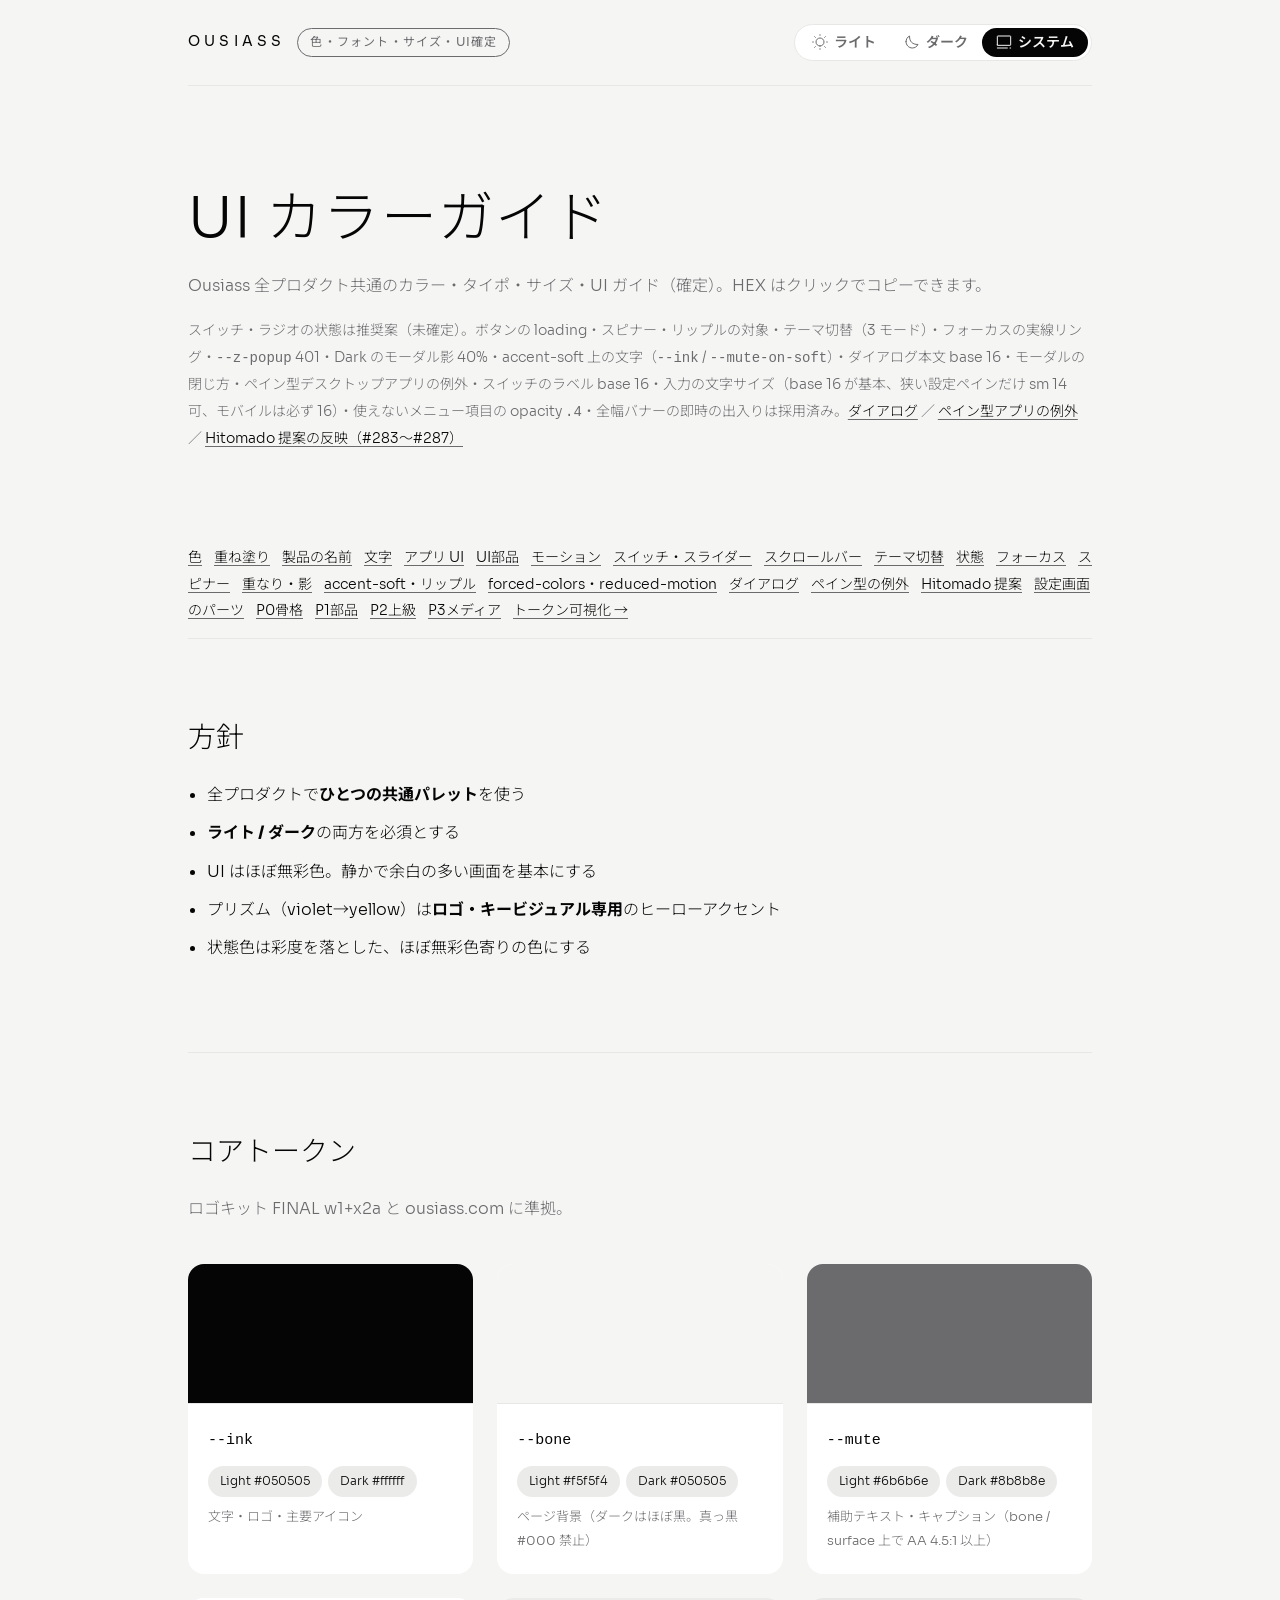
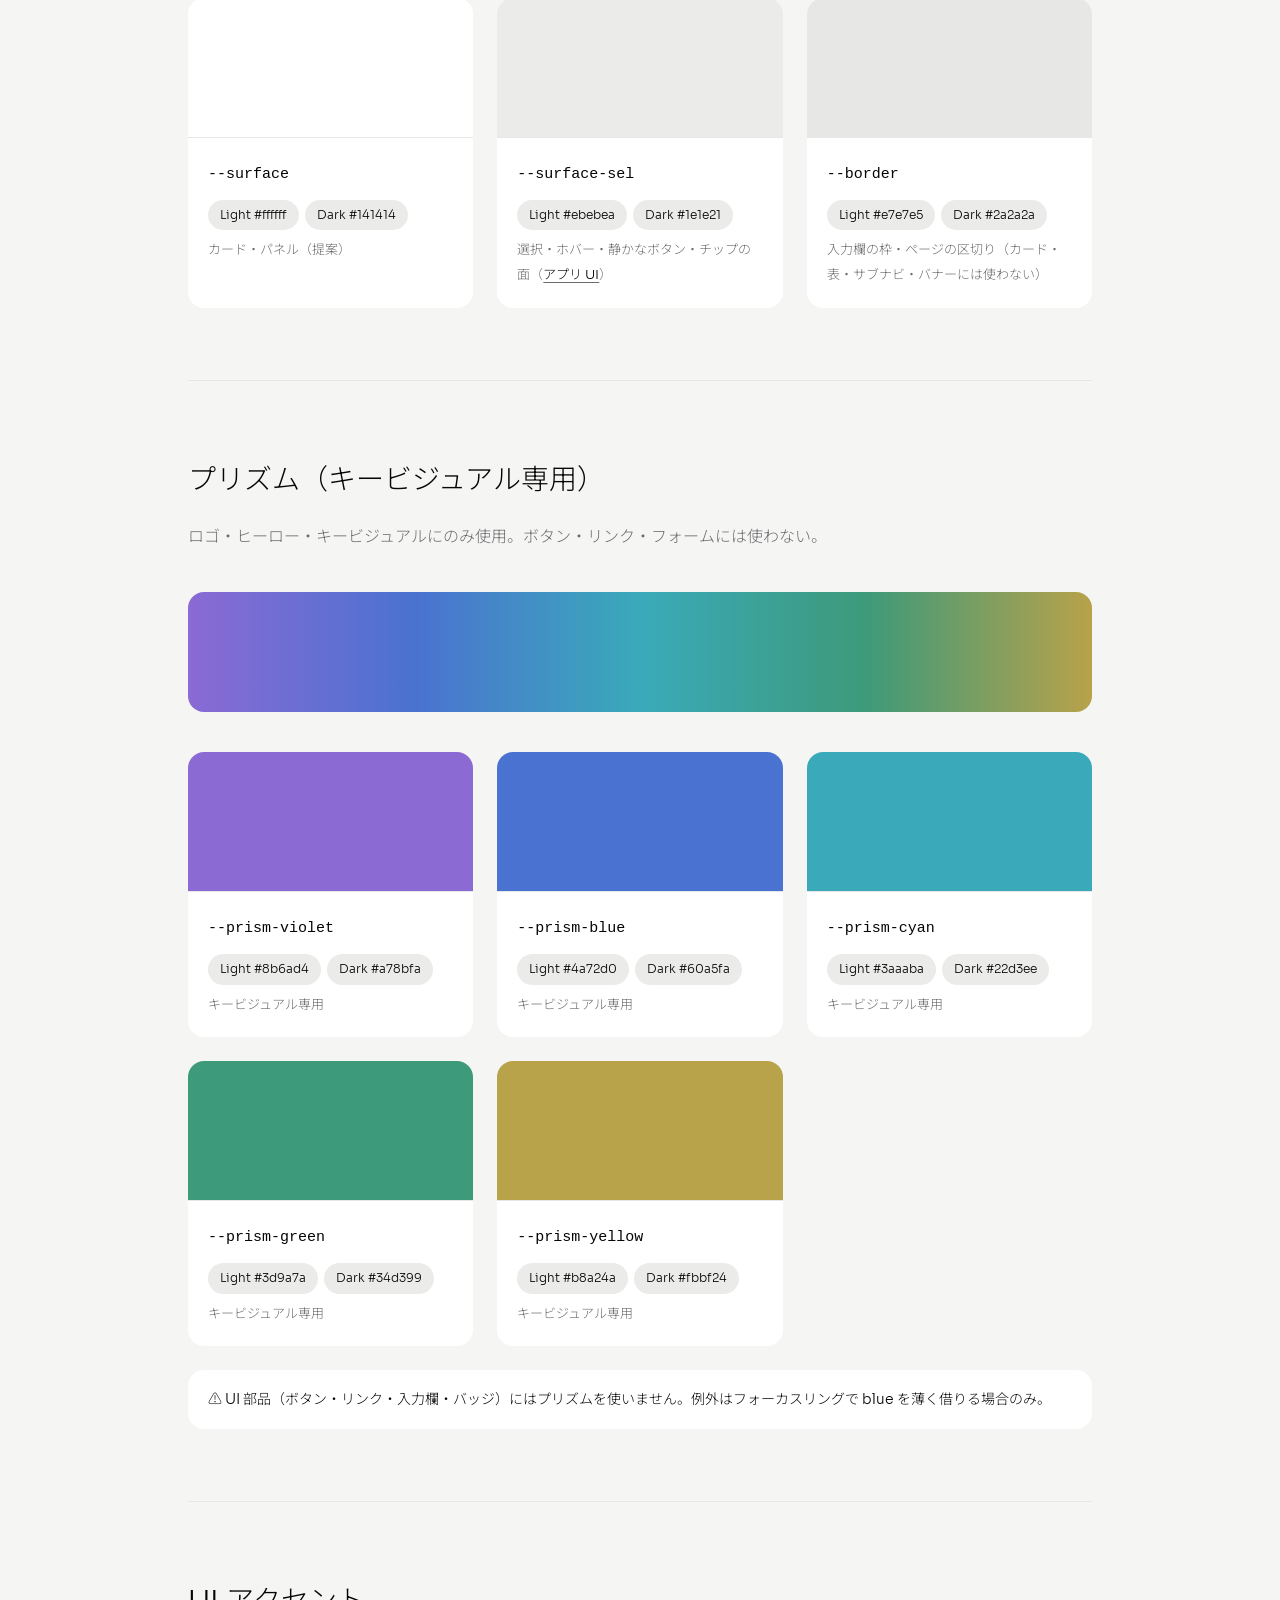
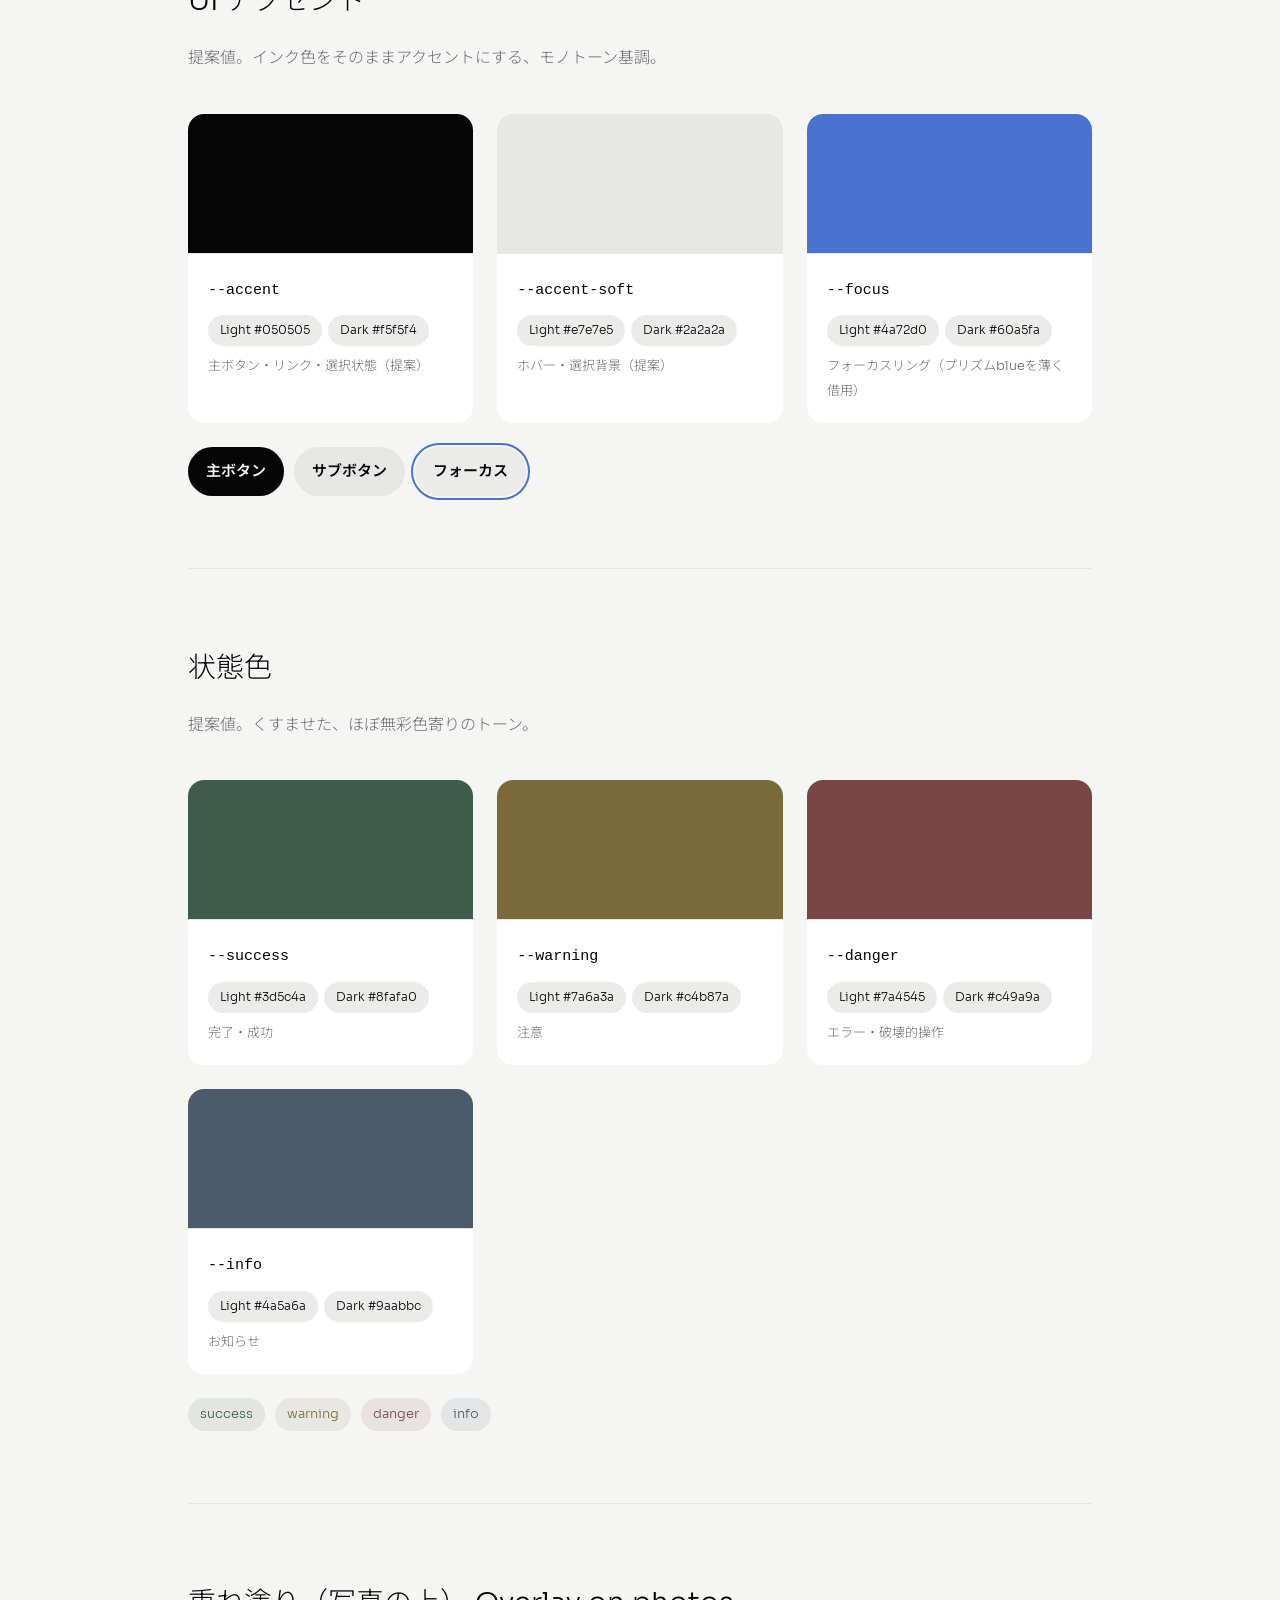
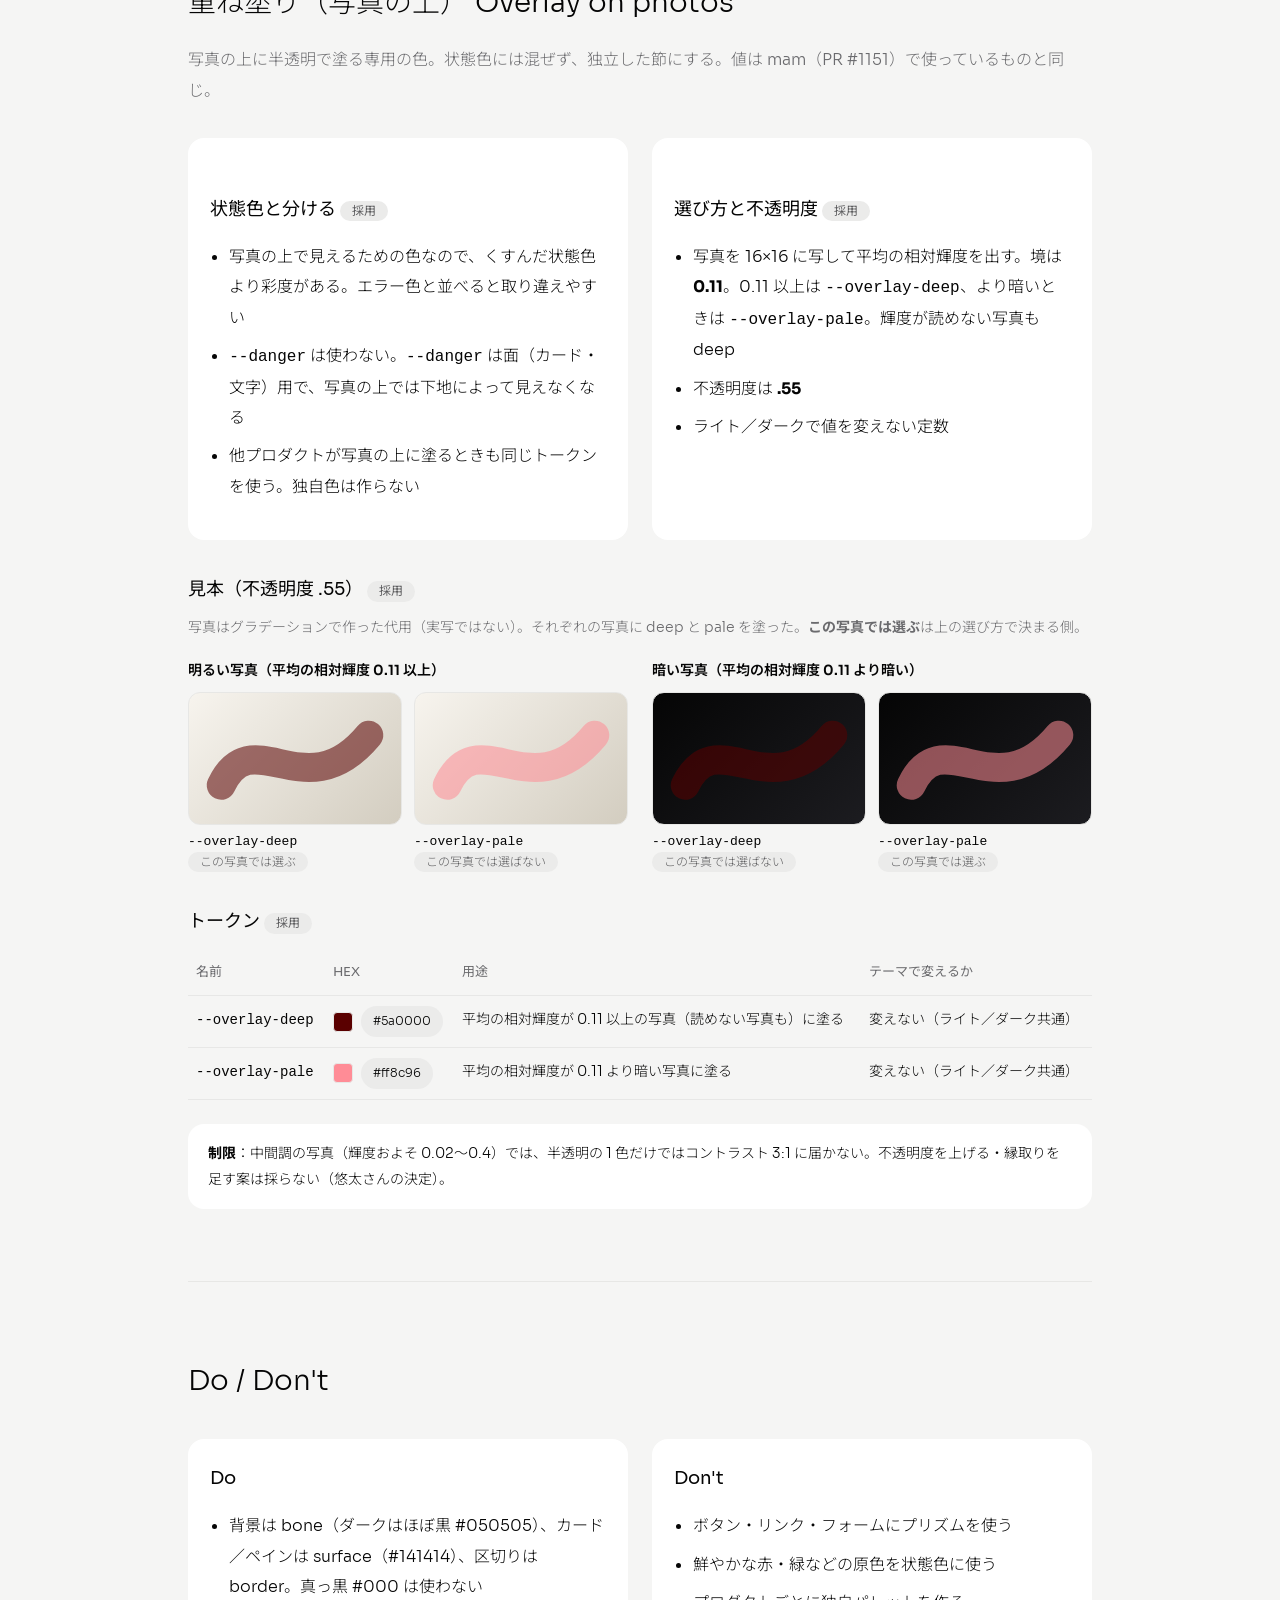
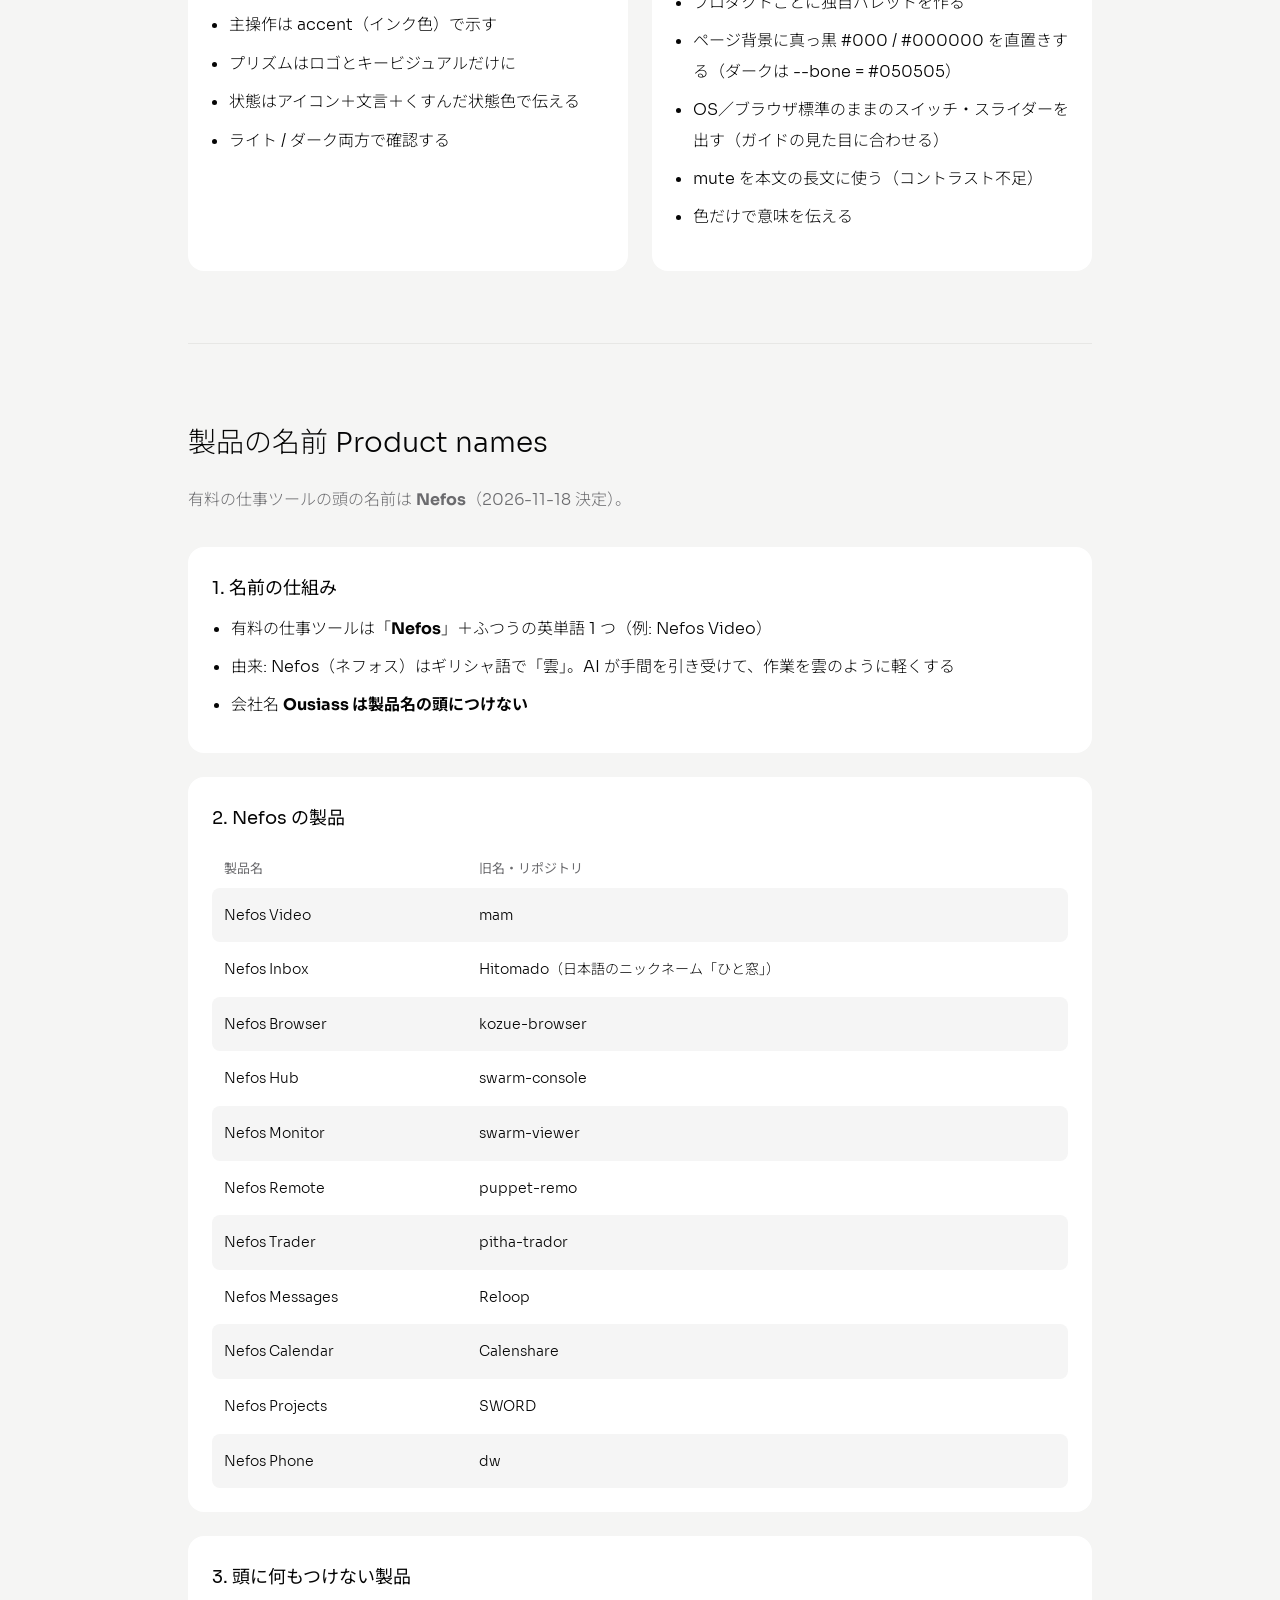
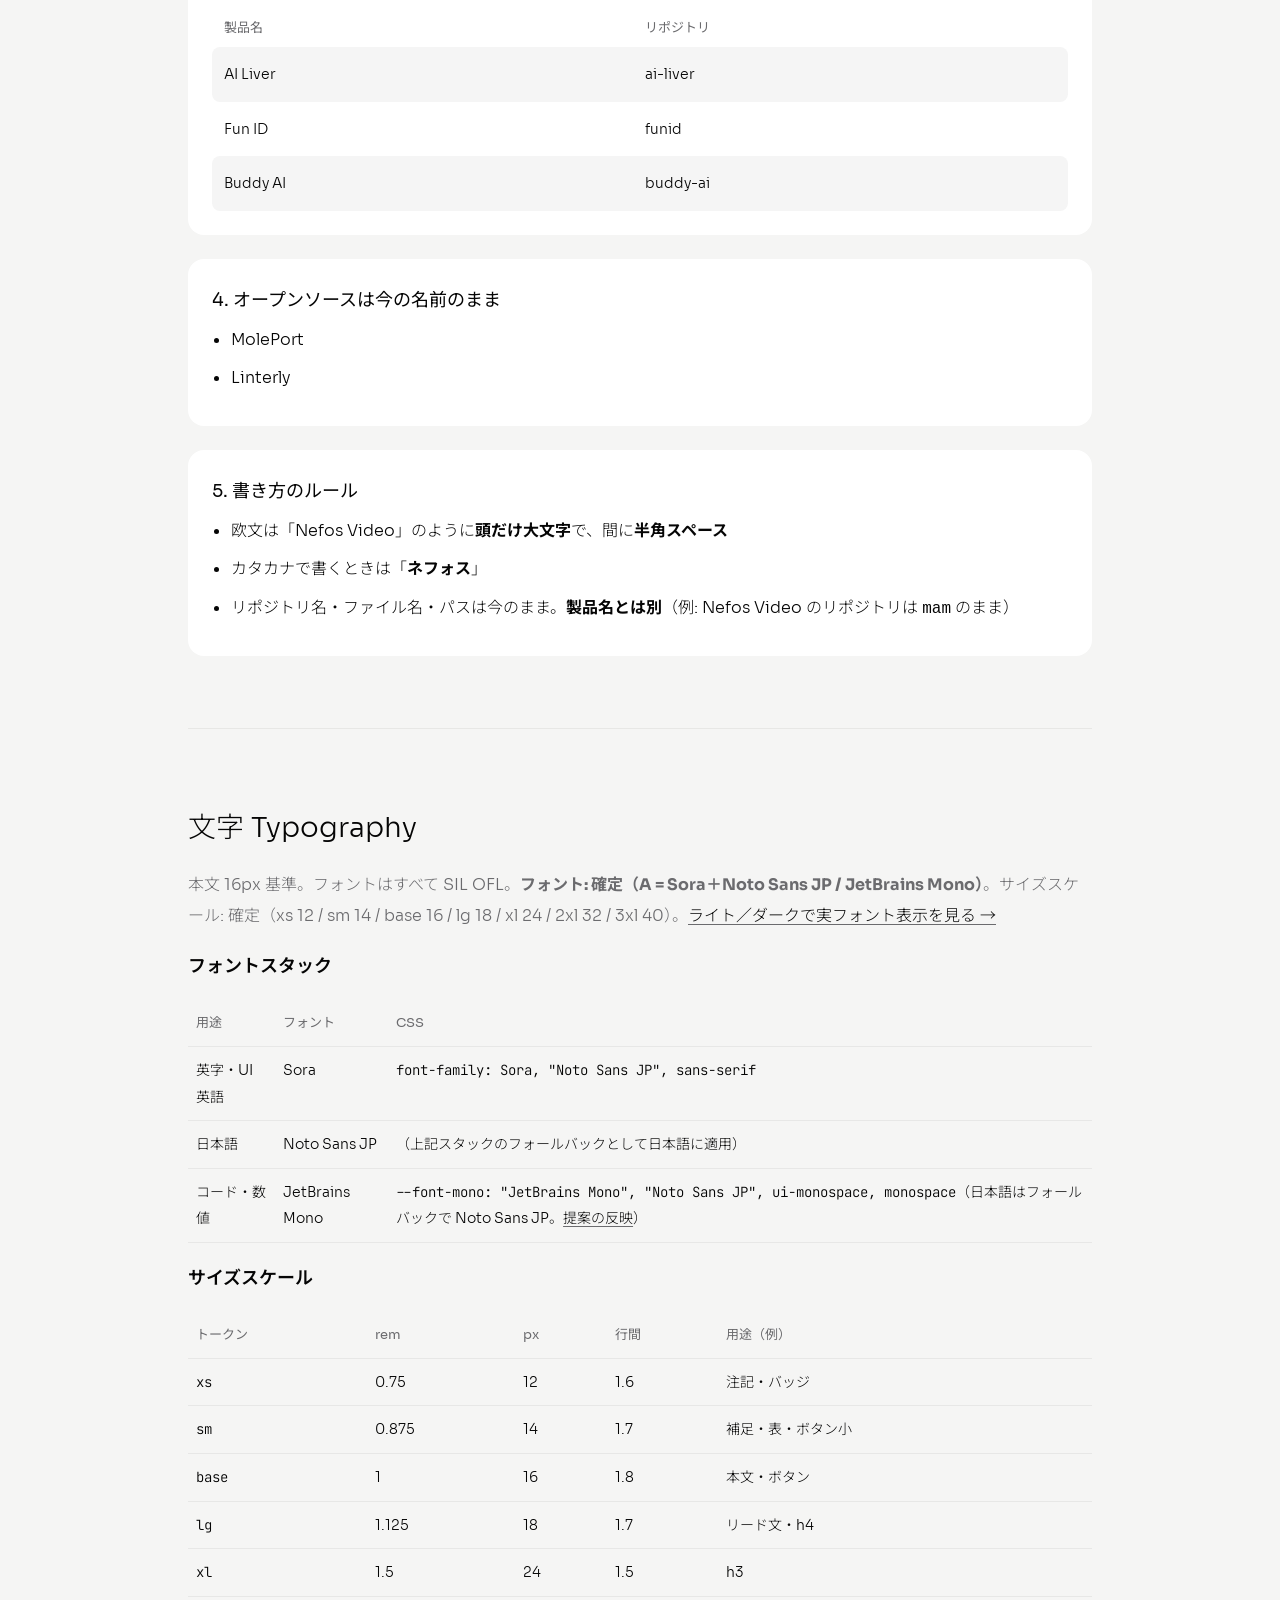
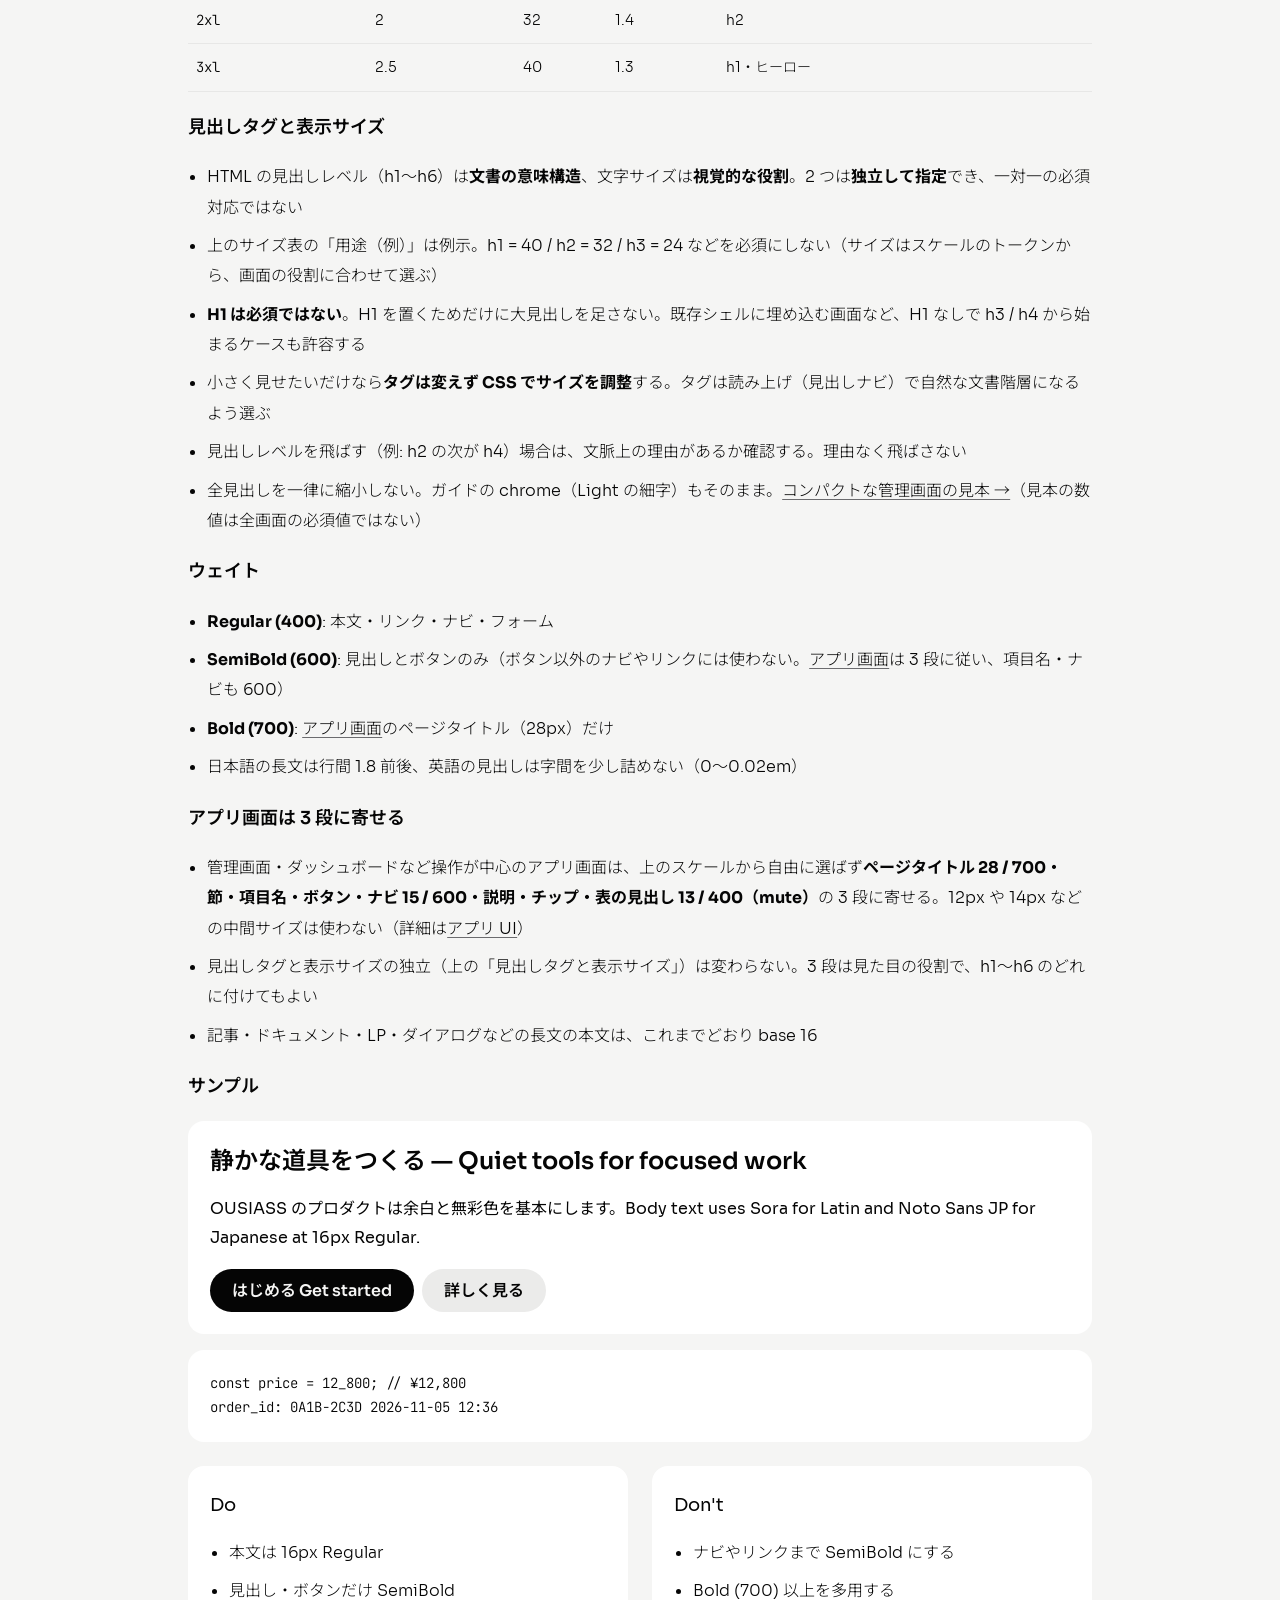
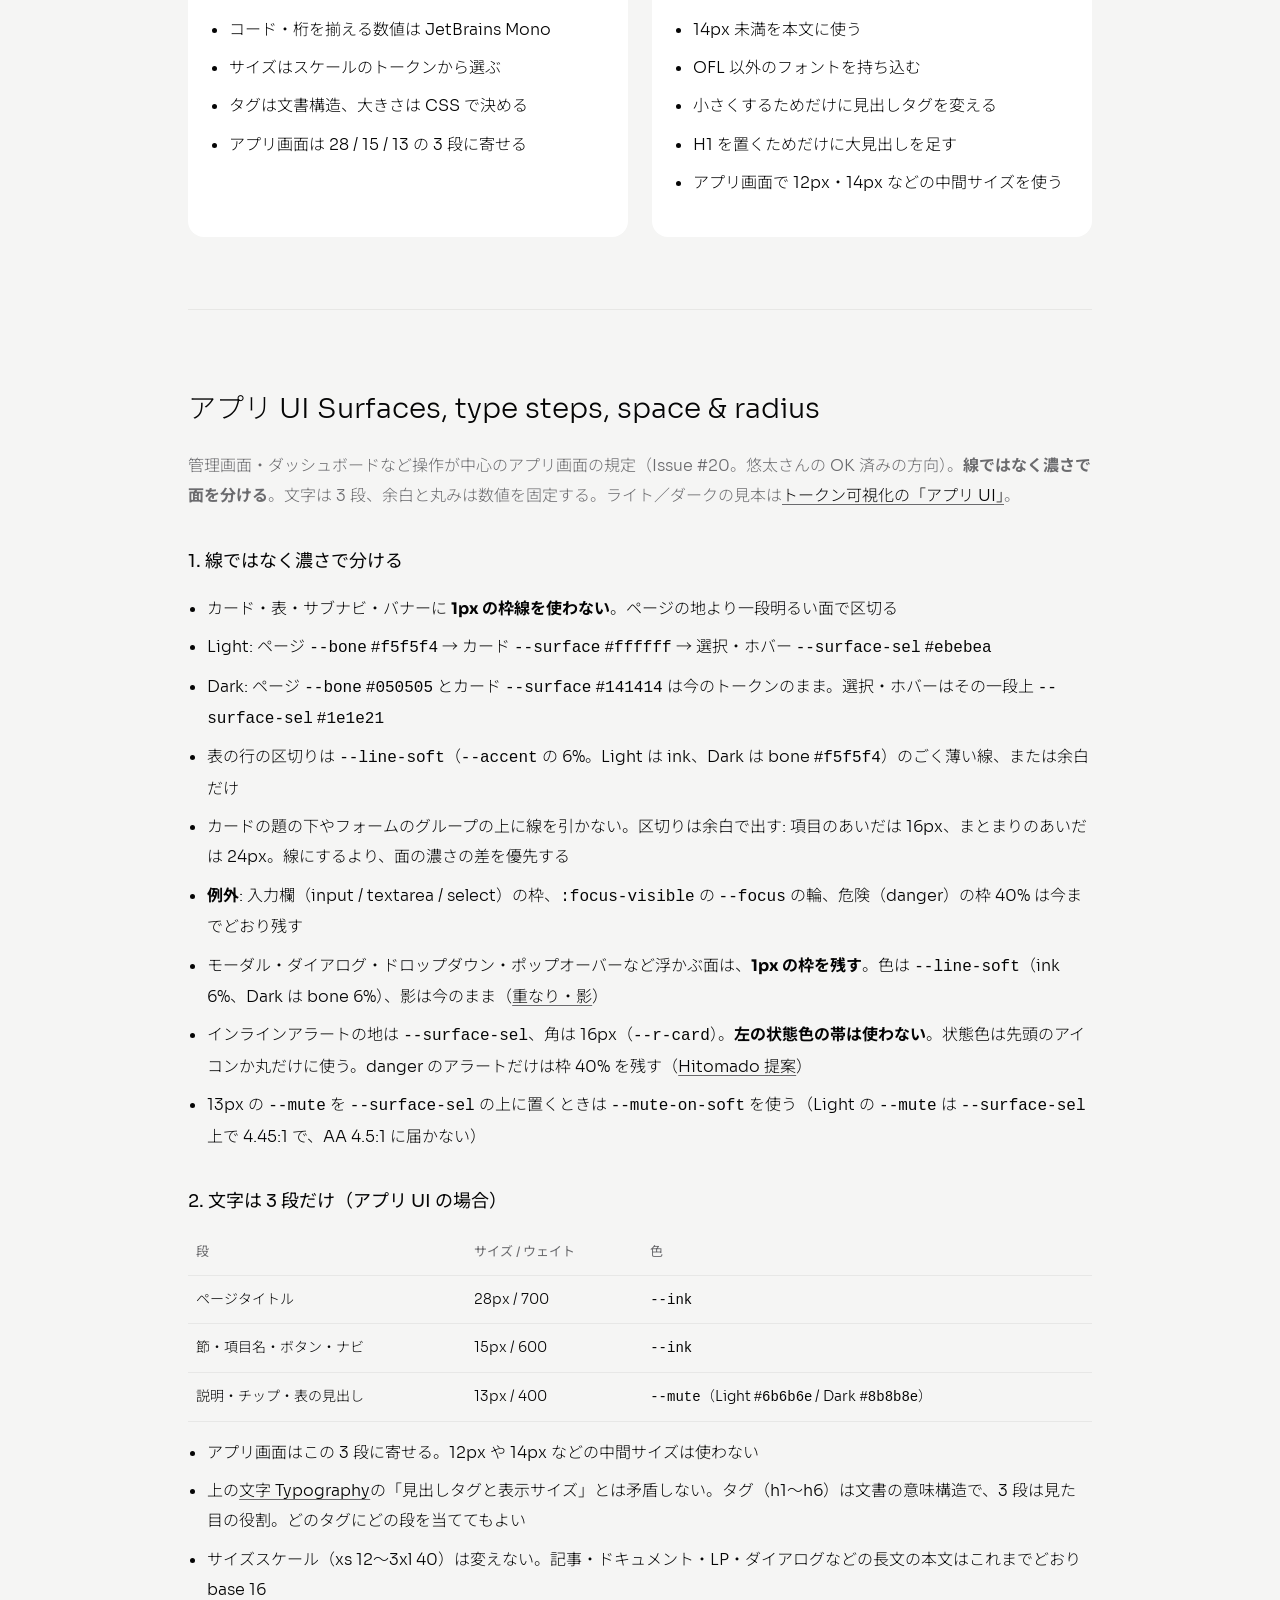
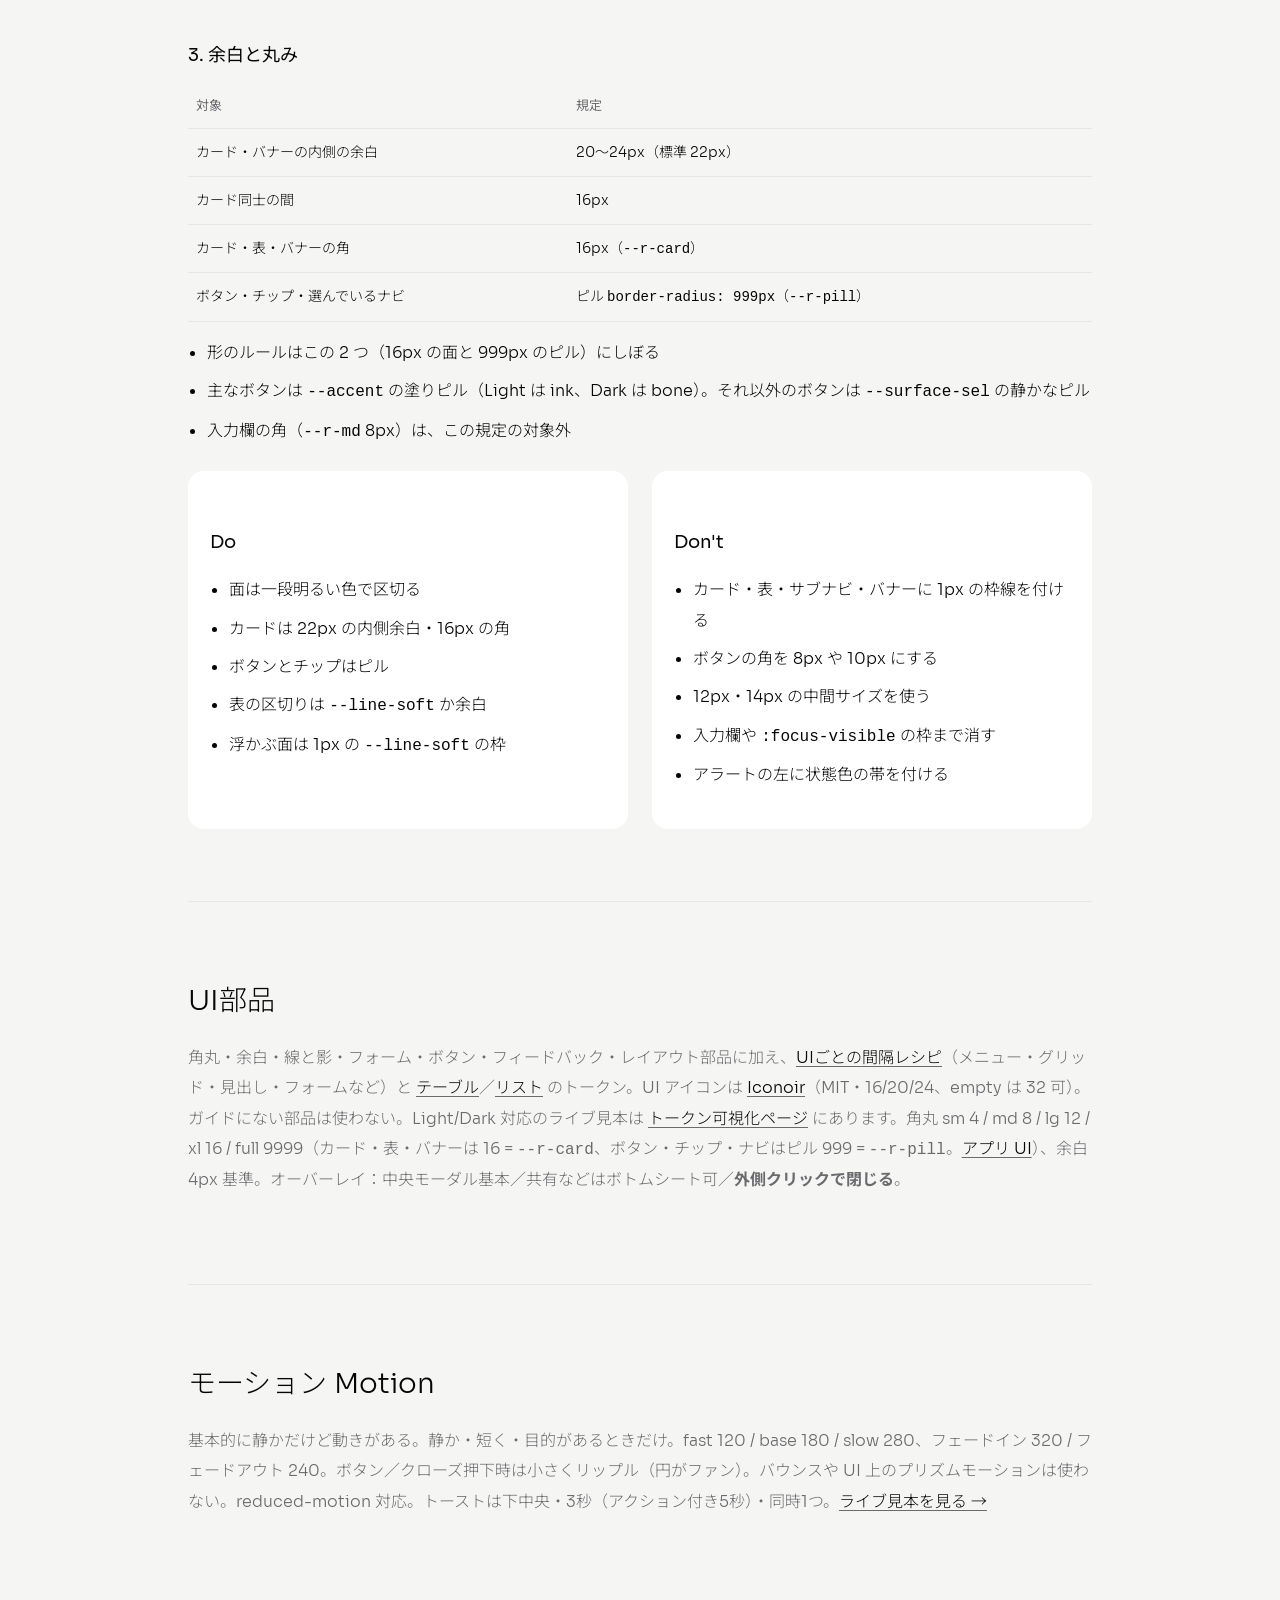
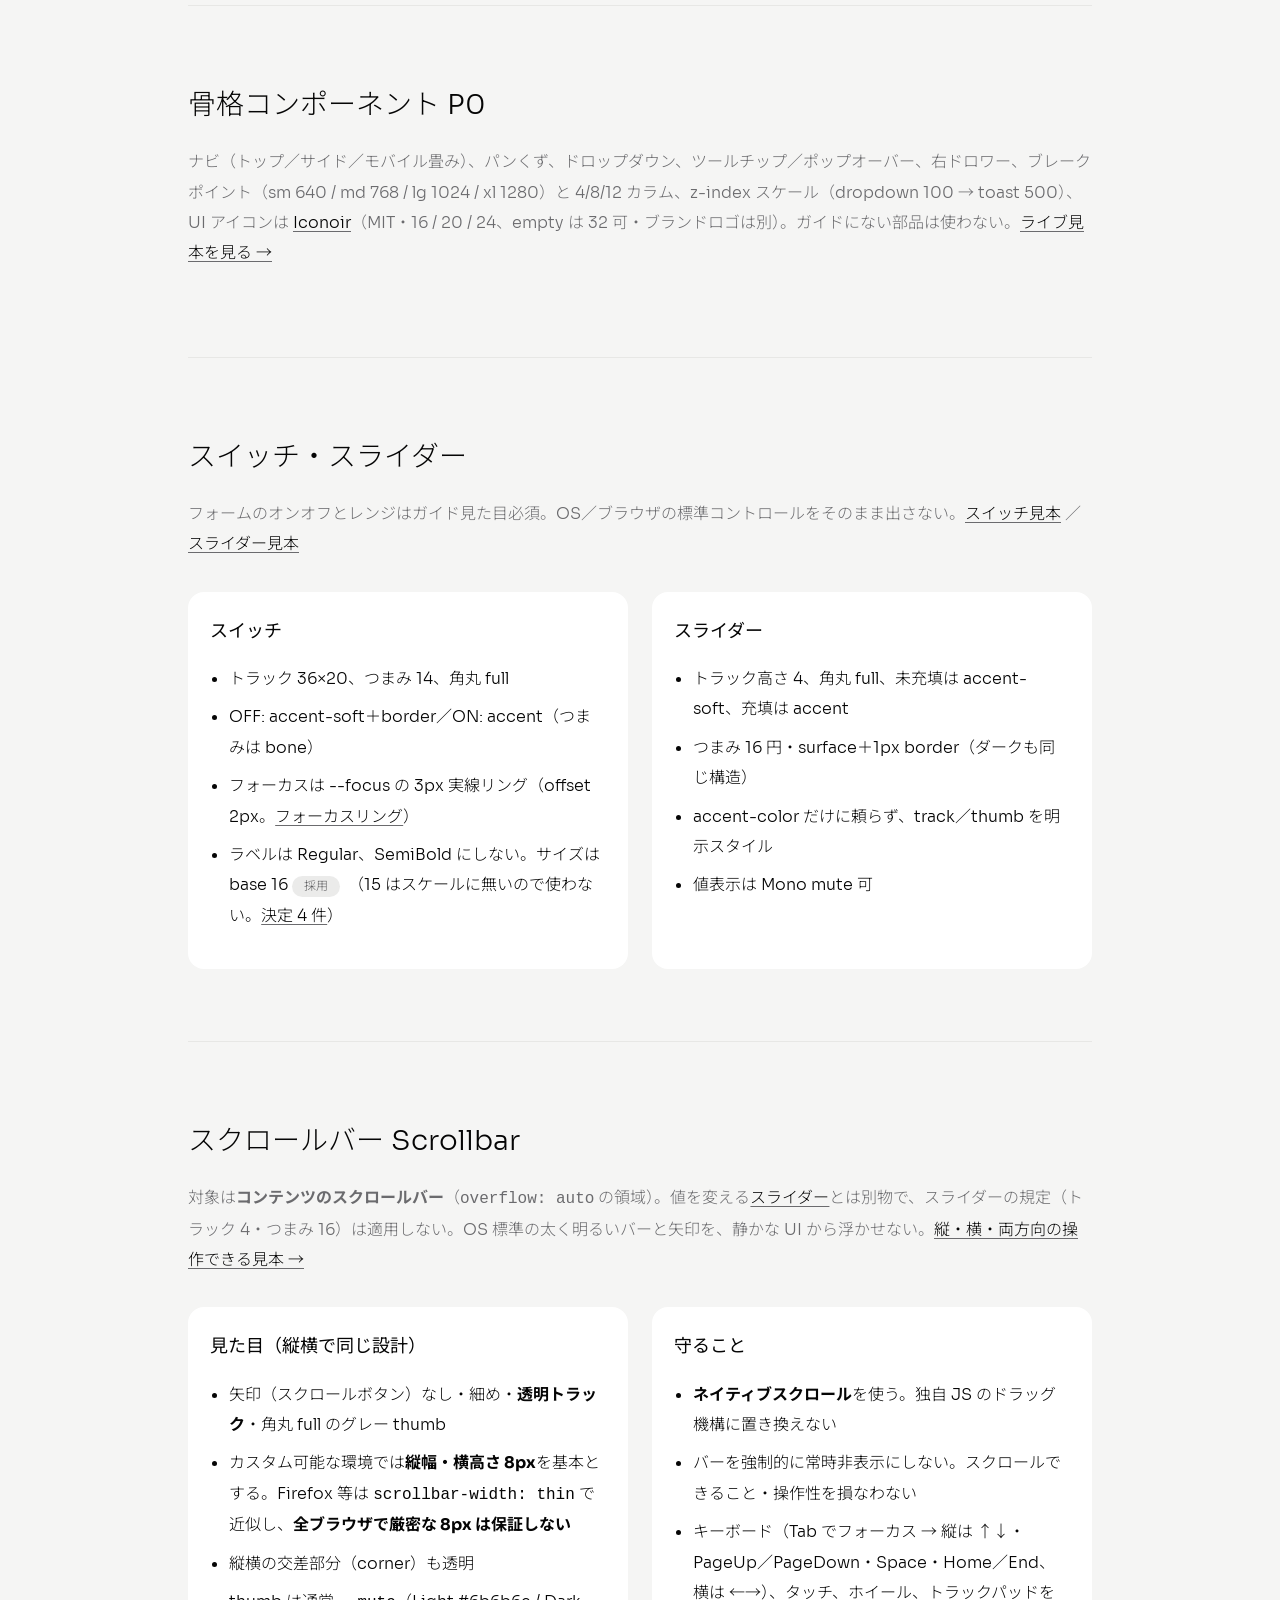
==== index.html @ cb2bd8e0 "docs: 基底の .seg は各ページ側にある前提を明記し、見本の並べ方の CSS をページへ戻す Refs #63  Signed-off-by: ousiass <ousiass@dmail.a" ====
<!doctype html><html lang="ja" data-theme="light"><head><meta charset="utf-8"><meta name="viewport" content="width=device-width,initial-scale=1">
<script src="theme.js"></script>
<title>Ousiass UI カラーガイド</title><meta name="robots" content="noindex">
<link rel="preconnect" href="https://fonts.googleapis.com"><link href="https://fonts.googleapis.com/css2?family=Noto+Sans+JP:wght@300;400;500;600;700&family=Sora:wght@600;700&family=JetBrains+Mono:wght@400;600&display=swap" rel="stylesheet">
<style>
@font-face{font-family:Sora;src:url(fonts/Sora-Light.ttf);font-weight:300;font-display:swap}@font-face{font-family:Sora;src:url(fonts/Sora-Regular.ttf);font-weight:400;font-display:swap}
:root{--ink:#050505;--bone:#f5f5f4;--mute:#6b6b6e;--surface:#ffffff;--surface-sel:#ebebea;--border:#e7e7e5;--accent:#050505;--accent-soft:#e7e7e5;--focus:#4a72d0;--success:#3d5c4a;--warning:#7a6a3a;--danger:#7a4545;--info:#4a5a6a;--prism:linear-gradient(90deg,#8b6ad4,#4a72d0,#3aaaba,#3d9a7a,#b8a24a)}
[data-theme=dark]{--ink:#ffffff;--bone:#050505;--mute:#8b8b8e;--surface:#141414;--surface-sel:#1e1e21;--border:#2a2a2a;--accent:#f5f5f4;--accent-soft:#2a2a2a;--focus:#60a5fa;--success:#8fafa0;--warning:#c4b87a;--danger:#c49a9a;--info:#9aabbc;--prism:linear-gradient(90deg,#a78bfa,#60a5fa,#22d3ee,#34d399,#fbbf24)}
:root,[data-theme]{--mute-on-soft:color-mix(in srgb,var(--mute) 85%,var(--ink));--line-soft:color-mix(in srgb,var(--accent) 6%,transparent);--font-mono:"JetBrains Mono","Noto Sans JP",ui-monospace,monospace;--overlay-deep:#5a0000;--overlay-pale:#ff8c96}
*{box-sizing:border-box}body{margin:0;background:var(--bone);color:var(--ink);font:300 16px/1.9 Sora,"Noto Sans JP",sans-serif}
a{color:var(--ink);text-decoration-color:var(--mute);text-underline-offset:3px}
:focus-visible{outline:2px solid var(--focus);outline-offset:2px}
.wrap{max-width:960px;margin:0 auto;padding:0 28px}header{padding:96px 0 64px}
.top{display:flex;justify-content:space-between;align-items:center;padding:24px 0;border-bottom:1px solid var(--border)}
.logo{font-weight:400;letter-spacing:.3em;font-size:14px}
.badge{display:inline-block;border:1px solid var(--mute);color:var(--mute);border-radius:999px;padding:2px 12px;font-size:12px;letter-spacing:.1em;margin-left:12px}
h1{font-weight:300;font-size:clamp(32px,6vw,56px);line-height:1.3;margin:0 0 16px;letter-spacing:.02em}h2{font-weight:300;font-size:28px;margin:0 0 8px}h3{font-weight:400;font-size:18px}
.lead,.sub{color:var(--mute)}section{padding:72px 0;border-top:1px solid var(--border)}
.grid{display:grid;grid-template-columns:repeat(auto-fill,minmax(260px,1fr));gap:24px;margin-top:40px}
.sw{background:var(--surface);border-radius:16px;overflow:hidden}
.chip{height:140px;background:var(--l);border-bottom:1px solid var(--border)}[data-theme=dark] .chip{background:var(--d)}
.meta{padding:20px}.tok{font-size:15px}.meta p{margin:8px 0 0;font-size:13px;color:var(--mute)}
.hex{display:flex;flex-wrap:wrap;gap:6px;margin-top:10px}.hex button{font:inherit;font-size:12px;background:var(--surface-sel);color:var(--ink);border:0;border-radius:999px;padding:4px 12px;cursor:pointer}
.hex button:hover{background:var(--accent-soft)}.hex button:focus-visible{outline:2px solid var(--focus);outline-offset:2px}.seg button:focus-visible{outline:3px solid var(--focus);outline-offset:2px}
.seg{display:inline-flex;border:1px solid var(--border);border-radius:999px;padding:3px;background:var(--surface)}.seg button{display:inline-flex;align-items:center;gap:6px;white-space:nowrap;border:0;background:none;color:var(--mute);font:600 14px/1.2 Sora,"Noto Sans JP",sans-serif;padding:6px 14px;border-radius:999px;cursor:pointer}.seg button[aria-pressed=true]{background:var(--accent);color:var(--bone)}.seg svg{width:16px;height:16px;flex:none;stroke:currentColor;fill:none;stroke-width:1.5;stroke-linecap:round;stroke-linejoin:round}
@media(max-width:720px){.badge{display:none}}
.sgrid{display:flex;flex-wrap:wrap;align-items:flex-start;gap:24px 40px;margin-top:16px}.sgrid>*{min-width:0;max-width:100%}.sgrid>:last-child{width:280px}.sfc{margin:0 0 8px;font-size:14px;font-weight:600}.sgrid .sub{font-size:12px;margin:8px 0 0}.sgrid .scr{overflow-x:auto;padding:6px;margin:-6px}.sgrid .scr-note{width:0;min-width:100%}
.ut,.ty table,.ctab{width:100%;border-collapse:collapse;font-size:14px}.ut{margin-top:12px}.ty table{margin-top:16px}.ctab{margin-top:8px}.ut th,.ut td,.ty th,.ty td{text-align:left;padding:10px 8px;border-bottom:1px solid var(--line-soft);vertical-align:top}.ut th,.ty th{font-weight:400;font-size:13px;color:var(--mute)}.ctab th{text-align:left;font-weight:400;color:var(--mute)}
.prismbar{height:120px;border-radius:16px;background:var(--prism);margin-top:40px}
.warn{margin-top:24px;padding:16px 20px;border-radius:16px;background:var(--surface);font-size:14px}
ul.p{padding-left:1.2em}ul.p li{margin:8px 0}
.dd{display:grid;grid-template-columns:1fr 1fr;gap:24px;margin-top:32px}@media(max-width:640px){.dd{grid-template-columns:1fr}header{padding:56px 0 40px}}
.dd>div{background:var(--surface);border-radius:16px;padding:22px}.dd h3{margin:0 0 8px;font-weight:400}
.demo{display:flex;gap:10px;flex-wrap:wrap;margin-top:24px}.btn{border-radius:999px;padding:10px 18px;font-size:15px;font-weight:600;border:0;background:var(--surface-sel)}
.st{display:flex;gap:10px;flex-wrap:wrap;margin-top:24px}.st span{font-size:13px;padding:4px 12px;border-radius:999px;background:color-mix(in srgb,currentColor 10%,transparent)}
footer{padding:48px 0 80px;color:var(--mute);font-size:13px;border-top:1px solid var(--border)}
#toast{position:fixed;bottom:24px;left:50%;transform:translate(-50%,8px);background:var(--ink);color:var(--bone);padding:0 18px;height:40px;display:inline-flex;align-items:center;justify-content:center;border-radius:999px;font:400 14px Sora,"Noto Sans JP";line-height:1;opacity:0;pointer-events:none;white-space:nowrap;max-width:min(92vw,420px);z-index:var(--z-toast,500);transition:opacity var(--motion-fade-out,240ms) var(--ease-in,ease-in),transform var(--motion-fade-out,240ms) var(--ease-in,ease-in)}
#toast.on{opacity:1;transform:translate(-50%,0);pointer-events:auto;transition:opacity var(--motion-fade-in,320ms) var(--ease-out,ease-out),transform var(--motion-fade-in,320ms) var(--ease-out,ease-out)}
@media (prefers-reduced-motion:reduce){#toast{transform:translate(-50%,0);transition:opacity 100ms linear}#toast.on{transition:opacity 100ms linear}}
.sub code,li code,p code{overflow-wrap:anywhere}
.mono,.ty code{font-family:"JetBrains Mono",ui-monospace,monospace}.tbox{background:var(--surface);border-radius:16px;padding:22px;margin-top:16px}
.ty .h{font-weight:600}.ty .b{font-weight:400}.sbtn{font:600 16px/1.2 Sora,"Noto Sans JP",sans-serif;background:var(--accent);color:var(--bone);border:0;border-radius:999px;padding:12px 22px}.sbtn-row{display:flex;flex-wrap:wrap;gap:8px;margin-top:16px}.sbtn.o{background:var(--surface-sel);color:var(--ink)}
.spec h3{font-weight:400;font-size:18px;margin:32px 0 8px}
.rec,.alt{margin:16px 0 0;padding:16px 20px;border-radius:16px;background:var(--surface);font-size:14px}.alt{border:1px dashed var(--border);background:transparent}.rec ul.p{margin:8px 0 0}.rec ul.p:first-child{margin-top:0}
.tag{display:inline-block;background:var(--surface-sel);color:var(--mute-on-soft);border-radius:999px;padding:0 12px;font-size:12px;margin-right:8px;line-height:1.7}
pre.code{margin:12px 0 0;padding:16px;background:var(--surface);border-radius:16px;overflow-x:auto;font-size:14px;line-height:1.6}pre.code:focus-visible{outline:2px solid var(--focus);outline-offset:2px}
.jump{font-size:14px;color:var(--mute);margin:14px 0}.jump a{color:var(--ink);margin-right:12px}
.skip{position:absolute;left:8px;top:-100px;z-index:var(--z-toast,500);background:var(--ink);color:var(--bone);padding:8px 16px;border-radius:999px;font-size:14px;line-height:1.4;text-decoration:none}.skip:focus-visible{top:8px;outline:2px solid var(--focus);outline-offset:2px}
.h14t{width:100%}.h14t .tag{white-space:nowrap;margin-right:0}.h14t.src td:last-child{color:var(--mute)}@media(max-width:640px){.h14t thead{display:none}.h14t tr{display:block;padding:10px 0;border-bottom:1px solid var(--line-soft)}.h14t td{display:block;padding:0;border:0}.h14t td:first-child{font-weight:600}.h14t.src td:last-child{font-size:12px}}
/* 重ね塗り（写真の上）の見本（Issue #18）。写真は CSS のグラデーションで代用。塗りは不透明度 .55 */
.ov-g{display:grid;grid-template-columns:repeat(auto-fit,minmax(min(280px,100%),1fr));gap:24px;margin-top:16px}.ov-g h4{margin:0 0 8px;font-size:14px;font-weight:600}.ov-note{font-size:14px;margin:0}
.ov-r{display:grid;grid-template-columns:1fr 1fr;gap:12px}.ov-r figure{margin:0;min-width:0}
.ov-ph{aspect-ratio:8/5;border:1px solid var(--border);border-radius:12px;overflow:hidden}.ov-bright{background:linear-gradient(135deg,#f7f4ee,#d3cdc0)}.ov-dark{background:linear-gradient(135deg,#050505,#1c1c20)}
.ov-ph svg{display:block;width:100%;height:100%}.ov-ph path{fill:none;stroke-width:22;stroke-linecap:round;opacity:.55}
.ov-r figcaption{margin-top:6px;font-size:13px;line-height:1.5}.ov-r .tag{margin-right:0}
.ov-sw{display:inline-block;width:20px;height:20px;border-radius:4px;border:1px solid var(--border);vertical-align:middle;margin-right:8px}.ov-t .hex{display:inline-flex;margin-top:0;vertical-align:middle}
@media(forced-colors:active){.ov-ph,.ov-sw{forced-color-adjust:none}}
/* 製品の名前の節（Issue #22）。線なしの surface のカード。forced-colors では地が消えるので枠を足す */
.nm-list{display:grid;gap:24px;margin-top:32px}.nm-card{background:var(--surface);border:0;border-radius:16px;padding:24px}
.nm-card h3{margin:0 0 8px;font-weight:400;font-size:18px}.nm-card p{margin:8px 0 0}.nm-card .ut{margin-top:8px}.nm-card ul.p{margin:8px 0 0}
/* 表は線を使わず、1 行おきの面の明るさの差で分ける。見出し行の下線・行間の線は消す（.nm-card 内だけ） */
.nm-card .ut th,.nm-card .ut td{border:0;padding:14px 12px}.nm-card .ut th{font-size:13px;padding-bottom:6px}
.nm-card .ut tbody tr:nth-child(odd){background:color-mix(in srgb,var(--ink) 4%,var(--surface))}
.nm-card .ut tbody tr:nth-child(odd) td:first-child{border-radius:8px 0 0 8px}.nm-card .ut tbody tr:nth-child(odd) td:last-child{border-radius:0 8px 8px 0}
@media(max-width:640px){.nm-card .h14t tr{border:0;padding:14px 12px}.nm-card .h14t td{padding:0}.nm-card .h14t tbody tr:nth-child(odd){border-radius:8px}}
@media(forced-colors:active){.nm-card{border:1px solid CanvasText}.nm-card .ut tbody tr:nth-child(odd){background:none}.nm-card .ut tbody tr{border-top:1px solid CanvasText}}
</style><link rel="stylesheet" href="theme-control.css"></head><body>
<svg width="0" height="0" style="position:absolute" aria-hidden="true" focusable="false"><symbol id="th-i-light" viewBox="0 0 24 24"><path d="M12 18C15.3137 18 18 15.3137 18 12C18 8.68629 15.3137 6 12 6C8.68629 6 6 8.68629 6 12C6 15.3137 8.68629 18 12 18Z"/><path d="M22 12L23 12M12 2V1M12 23V22M20 20L19 19M20 4L19 5M4 20L5 19M4 4L5 5M1 12L2 12"/></symbol><symbol id="th-i-dark" viewBox="0 0 24 24"><path d="M3 11.5066C3 16.7497 7.25034 21 12.4934 21C16.2209 21 19.4466 18.8518 21 15.7259C12.4934 15.7259 8.27411 11.5066 8.27411 3C5.14821 4.55344 3 7.77915 3 11.5066Z"/></symbol><symbol id="th-i-system" viewBox="0 0 24 24"><path d="M2 21L17 21M21 21L22 21"/><path d="M2 16.4V3.6C2 3.26863 2.26863 3 2.6 3H21.4C21.7314 3 22 3.26863 22 3.6V16.4C22 16.7314 21.7314 17 21.4 17H2.6C2.26863 17 2 16.7314 2 16.4Z"/></symbol></svg>
<div class="wrap">
<a class="skip" href="#main">本文へ移動</a>
<div class="top"><span class="logo">OUSIASS<span class="badge">色・フォント・サイズ・UI確定</span></span><div class="seg" role="group" aria-label="テーマ" data-theme-control><button type="button" data-set-theme="light" aria-pressed="false"><svg viewBox="0 0 24 24" aria-hidden="true"><use href="#th-i-light"/></svg><span class="lb">ライト</span></button><button type="button" data-set-theme="dark" aria-pressed="false"><svg viewBox="0 0 24 24" aria-hidden="true"><use href="#th-i-dark"/></svg><span class="lb">ダーク</span></button><button type="button" data-set-theme="system" aria-pressed="false"><svg viewBox="0 0 24 24" aria-hidden="true"><use href="#th-i-system"/></svg><span class="lb">システム</span></button></div></div>
<header><h1>UI カラーガイド</h1><p class="lead">Ousiass 全プロダクト共通のカラー・タイポ・サイズ・UI ガイド（確定）。HEX はクリックでコピーできます。</p><p class="lead" style="font-size:14px">スイッチ・ラジオの状態は推奨案（未確定）。ボタンの loading・スピナー・リップルの対象・テーマ切替（3 モード）・フォーカスの実線リング・<code>--z-popup</code> 401・Dark のモーダル影 40%・accent-soft 上の文字（<code>--ink</code> / <code>--mute-on-soft</code>）・ダイアログ本文 base 16・モーダルの閉じ方・ペイン型デスクトップアプリの例外・スイッチのラベル base 16・入力の文字サイズ（base 16 が基本、狭い設定ペインだけ sm 14 可、モバイルは必ず 16）・使えないメニュー項目の opacity <code>.4</code>・全幅バナーの即時の出入りは採用済み。<a href="#dialog">ダイアログ</a> ／ <a href="#pane-app">ペイン型アプリの例外</a> ／ <a href="#proposals">Hitomado 提案の反映（#283〜#287）</a></p></header>
<nav class="jump" aria-label="ページ内の目次"><a href="#color">色</a><a href="#overlay">重ね塗り</a><a href="#product-names">製品の名前</a><a href="#typography">文字</a><a href="#app-ui">アプリ UI</a><a href="#ui-draft">UI部品</a><a href="#motion">モーション</a><a href="#controls">スイッチ・スライダー</a><a href="#scrollbar">スクロールバー</a><a href="#theme">テーマ切替</a><a href="#states">状態</a><a href="#focus">フォーカス</a><a href="#spinner">スピナー</a><a href="#layers">重なり・影</a><a href="#soft-ripple">accent-soft・リップル</a><a href="#a11y-modes">forced-colors・reduced-motion</a><a href="#dialog">ダイアログ</a><a href="#pane-app">ペイン型の例外</a><a href="#proposals">Hitomado 提案</a><a href="#settings-parts">設定画面のパーツ</a><a href="#p0">P0骨格</a><a href="#p1">P1部品</a><a href="#p2">P2上級</a><a href="#p3">P3メディア</a><a href="tokens-preview.html">トークン可視化 →</a></nav><main id="main"><section id="color"><h2>方針</h2><ul class="p"><li>全プロダクトで<strong>ひとつの共通パレット</strong>を使う</li><li><strong>ライト / ダーク</strong>の両方を必須とする</li><li>UI はほぼ無彩色。静かで余白の多い画面を基本にする</li><li>プリズム（violet→yellow）は<strong>ロゴ・キービジュアル専用</strong>のヒーローアクセント</li><li>状態色は彩度を落とした、ほぼ無彩色寄りの色にする</li></ul></section>
<section><h2>コアトークン</h2><p class="sub">ロゴキット FINAL w1+x2a と ousiass.com に準拠。</p><div class="grid"><div class="sw"><div class="chip" style="--l:#050505;--d:#ffffff"></div><div class="meta"><code class="tok">--ink</code>
<div class="hex"><button data-hex="#050505">Light #050505</button><button data-hex="#ffffff">Dark #ffffff</button></div><p>文字・ロゴ・主要アイコン</p></div></div><div class="sw"><div class="chip" style="--l:#f5f5f4;--d:#050505"></div><div class="meta"><code class="tok">--bone</code>
<div class="hex"><button data-hex="#f5f5f4">Light #f5f5f4</button><button data-hex="#050505">Dark #050505</button></div><p>ページ背景（ダークはほぼ黒。真っ黒 #000 禁止）</p></div></div><div class="sw"><div class="chip" style="--l:#6b6b6e;--d:#8b8b8e"></div><div class="meta"><code class="tok">--mute</code>
<div class="hex"><button data-hex="#6b6b6e">Light #6b6b6e</button><button data-hex="#8b8b8e">Dark #8b8b8e</button></div><p>補助テキスト・キャプション（bone / surface 上で AA 4.5:1 以上）</p></div></div><div class="sw"><div class="chip" style="--l:#ffffff;--d:#141414"></div><div class="meta"><code class="tok">--surface</code>
<div class="hex"><button data-hex="#ffffff">Light #ffffff</button><button data-hex="#141414">Dark #141414</button></div><p>カード・パネル（提案）</p></div></div><div class="sw"><div class="chip" style="--l:#ebebea;--d:#1e1e21"></div><div class="meta"><code class="tok">--surface-sel</code>
<div class="hex"><button data-hex="#ebebea">Light #ebebea</button><button data-hex="#1e1e21">Dark #1e1e21</button></div><p>選択・ホバー・静かなボタン・チップの面（<a href="#app-ui">アプリ UI</a>）</p></div></div><div class="sw"><div class="chip" style="--l:#e7e7e5;--d:#2a2a2a"></div><div class="meta"><code class="tok">--border</code>
<div class="hex"><button data-hex="#e7e7e5">Light #e7e7e5</button><button data-hex="#2a2a2a">Dark #2a2a2a</button></div><p>入力欄の枠・ページの区切り（カード・表・サブナビ・バナーには使わない）</p></div></div></div></section>
<section><h2>プリズム（キービジュアル専用）</h2><p class="sub">ロゴ・ヒーロー・キービジュアルにのみ使用。ボタン・リンク・フォームには使わない。</p><div class="prismbar"></div><div class="grid"><div class="sw"><div class="chip" style="--l:#8b6ad4;--d:#a78bfa"></div><div class="meta"><code class="tok">--prism-violet</code>
<div class="hex"><button data-hex="#8b6ad4">Light #8b6ad4</button><button data-hex="#a78bfa">Dark #a78bfa</button></div><p>キービジュアル専用</p></div></div><div class="sw"><div class="chip" style="--l:#4a72d0;--d:#60a5fa"></div><div class="meta"><code class="tok">--prism-blue</code>
<div class="hex"><button data-hex="#4a72d0">Light #4a72d0</button><button data-hex="#60a5fa">Dark #60a5fa</button></div><p>キービジュアル専用</p></div></div><div class="sw"><div class="chip" style="--l:#3aaaba;--d:#22d3ee"></div><div class="meta"><code class="tok">--prism-cyan</code>
<div class="hex"><button data-hex="#3aaaba">Light #3aaaba</button><button data-hex="#22d3ee">Dark #22d3ee</button></div><p>キービジュアル専用</p></div></div><div class="sw"><div class="chip" style="--l:#3d9a7a;--d:#34d399"></div><div class="meta"><code class="tok">--prism-green</code>
<div class="hex"><button data-hex="#3d9a7a">Light #3d9a7a</button><button data-hex="#34d399">Dark #34d399</button></div><p>キービジュアル専用</p></div></div><div class="sw"><div class="chip" style="--l:#b8a24a;--d:#fbbf24"></div><div class="meta"><code class="tok">--prism-yellow</code>
<div class="hex"><button data-hex="#b8a24a">Light #b8a24a</button><button data-hex="#fbbf24">Dark #fbbf24</button></div><p>キービジュアル専用</p></div></div></div><div class="warn">⚠️ UI 部品（ボタン・リンク・入力欄・バッジ）にはプリズムを使いません。例外はフォーカスリングで blue を薄く借りる場合のみ。</div></section>
<section><h2>UI アクセント</h2><p class="sub">提案値。インク色をそのままアクセントにする、モノトーン基調。</p><div class="grid"><div class="sw"><div class="chip" style="--l:#050505;--d:#f5f5f4"></div><div class="meta"><code class="tok">--accent</code>
<div class="hex"><button data-hex="#050505">Light #050505</button><button data-hex="#f5f5f4">Dark #f5f5f4</button></div><p>主ボタン・リンク・選択状態（提案）</p></div></div><div class="sw"><div class="chip" style="--l:#e7e7e5;--d:#2a2a2a"></div><div class="meta"><code class="tok">--accent-soft</code>
<div class="hex"><button data-hex="#e7e7e5">Light #e7e7e5</button><button data-hex="#2a2a2a">Dark #2a2a2a</button></div><p>ホバー・選択背景（提案）</p></div></div><div class="sw"><div class="chip" style="--l:#4a72d0;--d:#60a5fa"></div><div class="meta"><code class="tok">--focus</code>
<div class="hex"><button data-hex="#4a72d0">Light #4a72d0</button><button data-hex="#60a5fa">Dark #60a5fa</button></div><p>フォーカスリング（プリズムblueを薄く借用）</p></div></div></div>
<div class="demo"><span class="btn" style="background:var(--accent);color:var(--bone);border-color:var(--accent)">主ボタン</span><span class="btn" style="background:var(--accent-soft)">サブボタン</span><span class="btn" style="outline:2px solid var(--focus);outline-offset:2px">フォーカス</span></div></section>
<section><h2>状態色</h2><p class="sub">提案値。くすませた、ほぼ無彩色寄りのトーン。</p><div class="grid"><div class="sw"><div class="chip" style="--l:#3d5c4a;--d:#8fafa0"></div><div class="meta"><code class="tok">--success</code>
<div class="hex"><button data-hex="#3d5c4a">Light #3d5c4a</button><button data-hex="#8fafa0">Dark #8fafa0</button></div><p>完了・成功</p></div></div><div class="sw"><div class="chip" style="--l:#7a6a3a;--d:#c4b87a"></div><div class="meta"><code class="tok">--warning</code>
<div class="hex"><button data-hex="#7a6a3a">Light #7a6a3a</button><button data-hex="#c4b87a">Dark #c4b87a</button></div><p>注意</p></div></div><div class="sw"><div class="chip" style="--l:#7a4545;--d:#c49a9a"></div><div class="meta"><code class="tok">--danger</code>
<div class="hex"><button data-hex="#7a4545">Light #7a4545</button><button data-hex="#c49a9a">Dark #c49a9a</button></div><p>エラー・破壊的操作</p></div></div><div class="sw"><div class="chip" style="--l:#4a5a6a;--d:#9aabbc"></div><div class="meta"><code class="tok">--info</code>
<div class="hex"><button data-hex="#4a5a6a">Light #4a5a6a</button><button data-hex="#9aabbc">Dark #9aabbc</button></div><p>お知らせ</p></div></div></div>
<div class="st"><span style="color:var(--success)">success</span><span style="color:var(--warning)">warning</span><span style="color:var(--danger)">danger</span><span style="color:var(--info)">info</span></div></section>
<section id="overlay" class="spec"><h2>重ね塗り（写真の上） Overlay on photos</h2><p class="sub">写真の上に半透明で塗る専用の色。状態色には混ぜず、独立した節にする。値は mam（PR #1151）で使っているものと同じ。</p>
<div class="dd"><div><h3>状態色と分ける <span class="tag">採用</span></h3><ul class="p"><li>写真の上で見えるための色なので、くすんだ状態色より彩度がある。エラー色と並べると取り違えやすい</li>
<li><code>--danger</code> は使わない。<code>--danger</code> は面（カード・文字）用で、写真の上では下地によって見えなくなる</li>
<li>他プロダクトが写真の上に塗るときも同じトークンを使う。独自色は作らない</li></ul></div>
<div><h3>選び方と不透明度 <span class="tag">採用</span></h3><ul class="p"><li>写真を 16×16 に写して平均の相対輝度を出す。境は <strong>0.11</strong>。0.11 以上は <code>--overlay-deep</code>、より暗いときは <code>--overlay-pale</code>。輝度が読めない写真も deep</li>
<li>不透明度は <strong>.55</strong></li><li>ライト／ダークで値を変えない定数</li></ul></div></div>
<h3>見本（不透明度 .55） <span class="tag">採用</span></h3><p class="sub ov-note">写真はグラデーションで作った代用（実写ではない）。それぞれの写真に deep と pale を塗った。<strong>この写真では選ぶ</strong>は上の選び方で決まる側。</p>
<div class="ov-g"><div><h4>明るい写真（平均の相対輝度 0.11 以上）</h4><div class="ov-r">
<figure><div class="ov-ph ov-bright" role="img" aria-label="明るい写真の見本に --overlay-deep を不透明度 .55 で塗ったところ"><svg viewBox="0 0 160 100" aria-hidden="true" focusable="false"><path d="M24 70C48 20 88 90 136 32" style="stroke:var(--overlay-deep)"/></svg></div><figcaption><code>--overlay-deep</code> <span class="tag">この写真では選ぶ</span></figcaption></figure>
<figure><div class="ov-ph ov-bright" role="img" aria-label="明るい写真の見本に --overlay-pale を不透明度 .55 で塗ったところ"><svg viewBox="0 0 160 100" aria-hidden="true" focusable="false"><path d="M24 70C48 20 88 90 136 32" style="stroke:var(--overlay-pale)"/></svg></div><figcaption><code>--overlay-pale</code> <span class="tag">この写真では選ばない</span></figcaption></figure></div></div>
<div><h4>暗い写真（平均の相対輝度 0.11 より暗い）</h4><div class="ov-r">
<figure><div class="ov-ph ov-dark" role="img" aria-label="暗い写真の見本に --overlay-deep を不透明度 .55 で塗ったところ"><svg viewBox="0 0 160 100" aria-hidden="true" focusable="false"><path d="M24 70C48 20 88 90 136 32" style="stroke:var(--overlay-deep)"/></svg></div><figcaption><code>--overlay-deep</code> <span class="tag">この写真では選ばない</span></figcaption></figure>
<figure><div class="ov-ph ov-dark" role="img" aria-label="暗い写真の見本に --overlay-pale を不透明度 .55 で塗ったところ"><svg viewBox="0 0 160 100" aria-hidden="true" focusable="false"><path d="M24 70C48 20 88 90 136 32" style="stroke:var(--overlay-pale)"/></svg></div><figcaption><code>--overlay-pale</code> <span class="tag">この写真では選ぶ</span></figcaption></figure></div></div></div>
<h3>トークン <span class="tag">採用</span></h3><table class="ut h14t ov-t"><thead><tr><th>名前</th><th>HEX</th><th>用途</th><th>テーマで変えるか</th></tr></thead><tbody>
<tr><td><code>--overlay-deep</code></td><td><span class="ov-sw" style="background:#5a0000"></span><span class="hex"><button data-hex="#5a0000">#5a0000</button></span></td><td>平均の相対輝度が 0.11 以上の写真（読めない写真も）に塗る</td><td>変えない（ライト／ダーク共通）</td></tr>
<tr><td><code>--overlay-pale</code></td><td><span class="ov-sw" style="background:#ff8c96"></span><span class="hex"><button data-hex="#ff8c96">#ff8c96</button></span></td><td>平均の相対輝度が 0.11 より暗い写真に塗る</td><td>変えない（ライト／ダーク共通）</td></tr></tbody></table>
<div class="warn" id="overlay-limit"><strong>制限</strong>：中間調の写真（輝度およそ 0.02〜0.4）では、半透明の 1 色だけではコントラスト 3:1 に届かない。不透明度を上げる・縁取りを足す案は採らない（悠太さんの決定）。</div></section>
<section><h2>Do / Don't</h2><div class="dd"><div><h3>Do</h3><ul class="p"><li>背景は bone（ダークはほぼ黒 #050505）、カード／ペインは surface（#141414）、区切りは border。真っ黒 #000 は使わない</li><li>主操作は accent（インク色）で示す</li><li>プリズムはロゴとキービジュアルだけに</li><li>状態はアイコン＋文言＋くすんだ状態色で伝える</li><li>ライト / ダーク両方で確認する</li></ul></div><div><h3>Don't</h3><ul class="p"><li>ボタン・リンク・フォームにプリズムを使う</li><li>鮮やかな赤・緑などの原色を状態色に使う</li><li>プロダクトごとに独自パレットを作る</li><li>ページ背景に真っ黒 #000 / #000000 を直置きする（ダークは --bone = #050505）</li><li>OS／ブラウザ標準のままのスイッチ・スライダーを出す（ガイドの見た目に合わせる）</li><li>mute を本文の長文に使う（コントラスト不足）</li><li>色だけで意味を伝える</li></ul></div></div></section>
<section id="product-names" class="nm"><h2>製品の名前 Product names</h2><p class="sub">有料の仕事ツールの頭の名前は <strong>Nefos</strong>（2026-11-18 決定）。</p>
<div class="nm-list">
<div class="nm-card" id="names-rule"><h3>1. 名前の仕組み</h3><ul class="p">
<li>有料の仕事ツールは「<strong>Nefos</strong>」＋ふつうの英単語 1 つ（例: Nefos Video）</li>
<li>由来: Nefos（ネフォス）はギリシャ語で「雲」。AI が手間を引き受けて、作業を雲のように軽くする</li>
<li>会社名 <strong>Ousiass は製品名の頭につけない</strong></li></ul></div>
<div class="nm-card" id="names-nefos"><h3>2. Nefos の製品</h3>
<table class="ut h14t"><thead><tr><th>製品名</th><th>旧名・リポジトリ</th></tr></thead><tbody>
<tr><td>Nefos Video</td><td>mam</td></tr>
<tr><td>Nefos Inbox</td><td>Hitomado（日本語のニックネーム「ひと窓」）</td></tr>
<tr><td>Nefos Browser</td><td>kozue-browser</td></tr>
<tr><td>Nefos Hub</td><td>swarm-console</td></tr>
<tr><td>Nefos Monitor</td><td>swarm-viewer</td></tr>
<tr><td>Nefos Remote</td><td>puppet-remo</td></tr>
<tr><td>Nefos Trader</td><td>pitha-trador</td></tr>
<tr><td>Nefos Messages</td><td>Reloop</td></tr>
<tr><td>Nefos Calendar</td><td>Calenshare</td></tr>
<tr><td>Nefos Projects</td><td>SWORD</td></tr>
<tr><td>Nefos Phone</td><td>dw</td></tr></tbody></table></div>
<div class="nm-card" id="names-bare"><h3>3. 頭に何もつけない製品</h3>
<table class="ut h14t"><thead><tr><th>製品名</th><th>リポジトリ</th></tr></thead><tbody>
<tr><td>AI Liver</td><td>ai-liver</td></tr>
<tr><td>Fun ID</td><td>funid</td></tr>
<tr><td>Buddy AI</td><td>buddy-ai</td></tr></tbody></table></div>
<div class="nm-card" id="names-oss"><h3>4. オープンソースは今の名前のまま</h3><ul class="p"><li>MolePort</li><li>Linterly</li></ul></div>
<div class="nm-card" id="names-writing"><h3>5. 書き方のルール</h3><ul class="p">
<li>欧文は「Nefos Video」のように<strong>頭だけ大文字</strong>で、間に<strong>半角スペース</strong></li>
<li>カタカナで書くときは「<strong>ネフォス</strong>」</li>
<li>リポジトリ名・ファイル名・パスは今のまま。<strong>製品名とは別</strong>（例: Nefos Video のリポジトリは <code>mam</code> のまま）</li></ul></div>
</div></section>
<section id="typography" class="ty"><h2>文字 Typography</h2><p class="sub">本文 16px 基準。フォントはすべて SIL OFL。<strong>フォント: 確定（A = Sora＋Noto Sans JP / JetBrains Mono）</strong>。サイズスケール: 確定（xs 12 / sm 14 / base 16 / lg 18 / xl 24 / 2xl 32 / 3xl 40）。<a href="tokens-preview.html">ライト／ダークで実フォント表示を見る →</a></p>
<h3 class="h">フォントスタック</h3><table><tr><th>用途</th><th>フォント</th><th>CSS</th></tr>
<tr><td>英字・UI 英語</td><td>Sora</td><td><code>font-family: Sora, "Noto Sans JP", sans-serif</code></td></tr>
<tr><td>日本語</td><td>Noto Sans JP</td><td>（上記スタックのフォールバックとして日本語に適用）</td></tr>
<tr><td>コード・数値</td><td>JetBrains Mono</td><td><code>--font-mono: "JetBrains Mono", "Noto Sans JP", ui-monospace, monospace</code>（日本語はフォールバックで Noto Sans JP。<a href="#proposals">提案の反映</a>）</td></tr></table>
<h3 class="h">サイズスケール</h3><table><tr><th>トークン</th><th>rem</th><th>px</th><th>行間</th><th>用途（例）</th></tr>
<tr><td><code>xs</code></td><td>0.75</td><td>12</td><td>1.6</td><td>注記・バッジ</td></tr>
<tr><td><code>sm</code></td><td>0.875</td><td>14</td><td>1.7</td><td>補足・表・ボタン小</td></tr>
<tr><td><code>base</code></td><td>1</td><td>16</td><td>1.8</td><td>本文・ボタン</td></tr>
<tr><td><code>lg</code></td><td>1.125</td><td>18</td><td>1.7</td><td>リード文・h4</td></tr>
<tr><td><code>xl</code></td><td>1.5</td><td>24</td><td>1.5</td><td>h3</td></tr>
<tr><td><code>2xl</code></td><td>2</td><td>32</td><td>1.4</td><td>h2</td></tr>
<tr><td><code>3xl</code></td><td>2.5</td><td>40</td><td>1.3</td><td>h1・ヒーロー</td></tr></table>
<h3 class="h">見出しタグと表示サイズ</h3><ul class="p"><li>HTML の見出しレベル（h1〜h6）は<strong>文書の意味構造</strong>、文字サイズは<strong>視覚的な役割</strong>。2 つは<strong>独立して指定</strong>でき、一対一の必須対応ではない</li><li>上のサイズ表の「用途（例）」は例示。h1 = 40 / h2 = 32 / h3 = 24 などを必須にしない（サイズはスケールのトークンから、画面の役割に合わせて選ぶ）</li><li><strong>H1 は必須ではない</strong>。H1 を置くためだけに大見出しを足さない。既存シェルに埋め込む画面など、H1 なしで h3 / h4 から始まるケースも許容する</li><li>小さく見せたいだけなら<strong>タグは変えず CSS でサイズを調整</strong>する。タグは読み上げ（見出しナビ）で自然な文書階層になるよう選ぶ</li><li>見出しレベルを飛ばす（例: h2 の次が h4）場合は、文脈上の理由があるか確認する。理由なく飛ばさない</li><li>全見出しを一律に縮小しない。ガイドの chrome（Light の細字）もそのまま。<a href="tokens-preview.html#heading-compact">コンパクトな管理画面の見本 →</a>（見本の数値は全画面の必須値ではない）</li></ul>
<h3 class="h">ウェイト</h3><ul class="p"><li><strong>Regular (400)</strong>: 本文・リンク・ナビ・フォーム</li><li><strong>SemiBold (600)</strong>: 見出しとボタンのみ（ボタン以外のナビやリンクには使わない。<a href="#app-ui">アプリ画面</a>は 3 段に従い、項目名・ナビも 600）</li><li><strong>Bold (700)</strong>: <a href="#app-ui">アプリ画面</a>のページタイトル（28px）だけ</li><li>日本語の長文は行間 1.8 前後、英語の見出しは字間を少し詰めない（0〜0.02em）</li></ul>
<h3 class="h">アプリ画面は 3 段に寄せる</h3><ul class="p"><li>管理画面・ダッシュボードなど操作が中心のアプリ画面は、上のスケールから自由に選ばず<strong>ページタイトル 28 / 700・節・項目名・ボタン・ナビ 15 / 600・説明・チップ・表の見出し 13 / 400（mute）</strong>の 3 段に寄せる。12px や 14px などの中間サイズは使わない（詳細は<a href="#app-ui">アプリ UI</a>）</li><li>見出しタグと表示サイズの独立（上の「見出しタグと表示サイズ」）は変わらない。3 段は見た目の役割で、h1〜h6 のどれに付けてもよい</li><li>記事・ドキュメント・LP・ダイアログなどの長文の本文は、これまでどおり base 16</li></ul>
<h3 class="h">サンプル</h3><div class="tbox"><div class="h" style="font-size:1.5rem;line-height:1.5">静かな道具をつくる — Quiet tools for focused work</div><p class="b" style="font-size:1rem;line-height:1.8">OUSIASS のプロダクトは余白と無彩色を基本にします。Body text uses Sora for Latin and Noto Sans JP for Japanese at 16px Regular.</p><div class="sbtn-row"><button class="sbtn">はじめる Get started</button><button class="sbtn o">詳しく見る</button></div></div>
<div class="tbox mono" style="font-size:.875rem;line-height:1.7">const price = 12_800; // ¥12,800<br>order_id: 0A1B-2C3D  2026-11-05 12:36</div>
<div class="dd" style="margin-top:24px"><div><h3>Do</h3><ul class="p"><li>本文は 16px Regular</li><li>見出し・ボタンだけ SemiBold</li><li>コード・桁を揃える数値は JetBrains Mono</li><li>サイズはスケールのトークンから選ぶ</li><li>タグは文書構造、大きさは CSS で決める</li><li>アプリ画面は 28 / 15 / 13 の 3 段に寄せる</li></ul></div><div><h3>Don't</h3><ul class="p"><li>ナビやリンクまで SemiBold にする</li><li>Bold (700) 以上を多用する</li><li>14px 未満を本文に使う</li><li>OFL 以外のフォントを持ち込む</li><li>小さくするためだけに見出しタグを変える</li><li>H1 を置くためだけに大見出しを足す</li><li>アプリ画面で 12px・14px などの中間サイズを使う</li></ul></div></div></section>
<section id="app-ui" class="spec"><h2>アプリ UI Surfaces, type steps, space &amp; radius</h2><p class="sub">管理画面・ダッシュボードなど操作が中心のアプリ画面の規定（Issue #20。悠太さんの OK 済みの方向）。<strong>線ではなく濃さで面を分ける</strong>。文字は 3 段、余白と丸みは数値を固定する。ライト／ダークの見本は<a href="tokens-preview.html#app-ui">トークン可視化の「アプリ UI」</a>。</p>
<h3>1. 線ではなく濃さで分ける</h3>
<ul class="p"><li>カード・表・サブナビ・バナーに <strong>1px の枠線を使わない</strong>。ページの地より一段明るい面で区切る</li><li>Light: ページ <code>--bone</code> <code>#f5f5f4</code> → カード <code>--surface</code> <code>#ffffff</code> → 選択・ホバー <code>--surface-sel</code> <code>#ebebea</code></li><li>Dark: ページ <code>--bone</code> <code>#050505</code> とカード <code>--surface</code> <code>#141414</code> は今のトークンのまま。選択・ホバーはその一段上 <code>--surface-sel</code> <code>#1e1e21</code></li><li>表の行の区切りは <code>--line-soft</code>（<code>--accent</code> の 6%。Light は ink、Dark は bone <code>#f5f5f4</code>）のごく薄い線、または余白だけ</li><li>カードの題の下やフォームのグループの上に線を引かない。区切りは余白で出す: 項目のあいだは 16px、まとまりのあいだは 24px。線にするより、面の濃さの差を優先する</li><li><strong>例外</strong>: 入力欄（input / textarea / select）の枠、<code>:focus-visible</code> の <code>--focus</code> の輪、危険（danger）の枠 40% は今までどおり残す</li><li>モーダル・ダイアログ・ドロップダウン・ポップオーバーなど浮かぶ面は、<strong>1px の枠を残す</strong>。色は <code>--line-soft</code>（ink 6%、Dark は bone 6%）、影は今のまま（<a href="#layers">重なり・影</a>）</li><li>インラインアラートの地は <code>--surface-sel</code>、角は 16px（<code>--r-card</code>）。<strong>左の状態色の帯は使わない</strong>。状態色は先頭のアイコンか丸だけに使う。danger のアラートだけは枠 40% を残す（<a href="#proposals">Hitomado 提案</a>）</li><li>13px の <code>--mute</code> を <code>--surface-sel</code> の上に置くときは <code>--mute-on-soft</code> を使う（Light の <code>--mute</code> は <code>--surface-sel</code> 上で 4.45:1 で、AA 4.5:1 に届かない）</li></ul>
<h3>2. 文字は 3 段だけ（アプリ UI の場合）</h3>
<table class="ut"><thead><tr><th scope="col">段</th><th scope="col">サイズ / ウェイト</th><th scope="col">色</th></tr></thead><tbody><tr><td>ページタイトル</td><td>28px / 700</td><td><code>--ink</code></td></tr><tr><td>節・項目名・ボタン・ナビ</td><td>15px / 600</td><td><code>--ink</code></td></tr><tr><td>説明・チップ・表の見出し</td><td>13px / 400</td><td><code>--mute</code>（Light <code>#6b6b6e</code> / Dark <code>#8b8b8e</code>）</td></tr></tbody></table>
<ul class="p"><li>アプリ画面はこの 3 段に寄せる。12px や 14px などの中間サイズは使わない</li><li>上の<a href="#typography">文字 Typography</a>の「見出しタグと表示サイズ」とは矛盾しない。タグ（h1〜h6）は文書の意味構造で、3 段は見た目の役割。どのタグにどの段を当ててもよい</li><li>サイズスケール（xs 12〜3xl 40）は変えない。記事・ドキュメント・LP・ダイアログなどの長文の本文はこれまでどおり base 16</li></ul>
<h3>3. 余白と丸み</h3>
<table class="ut"><thead><tr><th scope="col">対象</th><th scope="col">規定</th></tr></thead><tbody><tr><td>カード・バナーの内側の余白</td><td>20〜24px（標準 22px）</td></tr><tr><td>カード同士の間</td><td>16px</td></tr><tr><td>カード・表・バナーの角</td><td>16px（<code>--r-card</code>）</td></tr><tr><td>ボタン・チップ・選んでいるナビ</td><td>ピル <code>border-radius: 999px</code>（<code>--r-pill</code>）</td></tr></tbody></table>
<ul class="p"><li>形のルールはこの 2 つ（16px の面と 999px のピル）にしぼる</li><li>主なボタンは <code>--accent</code> の塗りピル（Light は ink、Dark は bone）。それ以外のボタンは <code>--surface-sel</code> の静かなピル</li><li>入力欄の角（<code>--r-md</code> 8px）は、この規定の対象外</li></ul>
<div class="dd" style="margin-top:24px"><div><h3>Do</h3><ul class="p"><li>面は一段明るい色で区切る</li><li>カードは 22px の内側余白・16px の角</li><li>ボタンとチップはピル</li><li>表の区切りは <code>--line-soft</code> か余白</li><li>浮かぶ面は 1px の <code>--line-soft</code> の枠</li></ul></div><div><h3>Don't</h3><ul class="p"><li>カード・表・サブナビ・バナーに 1px の枠線を付ける</li><li>ボタンの角を 8px や 10px にする</li><li>12px・14px の中間サイズを使う</li><li>入力欄や <code>:focus-visible</code> の枠まで消す</li><li>アラートの左に状態色の帯を付ける</li></ul></div></div></section>
<section id="ui-draft"><h2>UI部品</h2><p class="sub">角丸・余白・線と影・フォーム・ボタン・フィードバック・レイアウト部品に加え、<a href="tokens-preview.html#spacing-recipes">UIごとの間隔レシピ</a>（メニュー・グリッド・見出し・フォームなど）と <a href="tokens-preview.html#table">テーブル</a>／<a href="tokens-preview.html#list">リスト</a> のトークン。UI アイコンは <a href="https://iconoir.com" rel="noopener">Iconoir</a>（MIT・16/20/24、empty は 32 可）。ガイドにない部品は使わない。Light/Dark 対応のライブ見本は <a href="tokens-preview.html#ui-draft">トークン可視化ページ</a> にあります。角丸 sm 4 / md 8 / lg 12 / xl 16 / full 9999（カード・表・バナーは 16 = <code>--r-card</code>、ボタン・チップ・ナビはピル 999 = <code>--r-pill</code>。<a href="#app-ui">アプリ UI</a>）、余白 4px 基準。オーバーレイ：中央モーダル基本／共有などはボトムシート可／<strong>外側クリックで閉じる</strong>。</p></section>
<section id="motion"><h2>モーション Motion</h2><p class="sub">基本的に静かだけど動きがある。静か・短く・目的があるときだけ。fast 120 / base 180 / slow 280、フェードイン 320 / フェードアウト 240。ボタン／クローズ押下時は小さくリップル（円がファン）。バウンスや UI 上のプリズムモーションは使わない。reduced-motion 対応。トーストは下中央・3秒（アクション付き5秒）・同時1つ。<a href="tokens-preview.html#motion">ライブ見本を見る →</a></p></section>
<section id="p0"><h2>骨格コンポーネント P0</h2><p class="sub">ナビ（トップ／サイド／モバイル畳み）、パンくず、ドロップダウン、ツールチップ／ポップオーバー、右ドロワー、ブレークポイント（sm 640 / md 768 / lg 1024 / xl 1280）と 4/8/12 カラム、z-index スケール（dropdown 100 → toast 500）、UI アイコンは <a href="https://iconoir.com" rel="noopener">Iconoir</a>（MIT・16 / 20 / 24、empty は 32 可・ブランドロゴは別）。ガイドにない部品は使わない。<a href="tokens-preview.html#p0">ライブ見本を見る →</a></p></section>
<section id="controls"><h2>スイッチ・スライダー</h2><p class="sub">フォームのオンオフとレンジはガイド見た目必須。OS／ブラウザの標準コントロールをそのまま出さない。<a href="tokens-preview.html#controls-switch">スイッチ見本</a> ／ <a href="tokens-preview.html#p1-slider">スライダー見本</a></p>
<div class="dd"><div><h3>スイッチ</h3><ul class="p"><li>トラック 36×20、つまみ 14、角丸 full</li><li>OFF: accent-soft＋border／ON: accent（つまみは bone）</li><li>フォーカスは --focus の 3px 実線リング（offset 2px。<a href="#focus">フォーカスリング</a>）</li><li>ラベルは Regular、SemiBold にしない。サイズは base 16 <span class="tag">採用</span>（15 はスケールに無いので使わない。<a href="#decided">決定 4 件</a>）</li></ul></div><div><h3>スライダー</h3><ul class="p"><li>トラック高さ 4、角丸 full、未充填は accent-soft、充填は accent</li><li>つまみ 16 円・surface＋1px border（ダークも同じ構造）</li><li>accent-color だけに頼らず、track／thumb を明示スタイル</li><li>値表示は Mono mute 可</li></ul></div></div></section>
<section id="scrollbar"><h2>スクロールバー Scrollbar</h2><p class="sub">対象は<strong>コンテンツのスクロールバー</strong>（<code>overflow: auto</code> の領域）。値を変える<a href="#controls">スライダー</a>とは別物で、スライダーの規定（トラック 4・つまみ 16）は適用しない。OS 標準の太く明るいバーと矢印を、静かな UI から浮かせない。<a href="tokens-preview.html#scrollbar">縦・横・両方向の操作できる見本 →</a></p>
<div class="dd"><div><h3>見た目（縦横で同じ設計）</h3><ul class="p"><li>矢印（スクロールボタン）なし・細め・<strong>透明トラック</strong>・角丸 full のグレー thumb</li><li>カスタム可能な環境では<strong>縦幅・横高さ 8px</strong>を基本とする。Firefox 等は <code>scrollbar-width: thin</code> で近似し、<strong>全ブラウザで厳密な 8px は保証しない</strong></li><li>縦横の交差部分（corner）も透明</li><li>thumb は通常 <code>--mute</code>（Light #6b6b6e / Dark #8b8b8e）。hover / drag は <code>--ink</code> 側へ強める（Light は少し濃く、Dark は少し明るく）。背景（bone / surface）との視認性を実際に確認する</li></ul></div><div><h3>守ること</h3><ul class="p"><li><strong>ネイティブスクロール</strong>を使う。独自 JS のドラッグ機構に置き換えない</li><li>バーを強制的に常時非表示にしない。スクロールできること・操作性を損なわない</li><li>キーボード（Tab でフォーカス → 縦は ↑↓・PageUp／PageDown・Space・Home／End、横は ←→）、タッチ、ホイール、トラックパッドを維持する。thumb は細くドラッグしにくいので、ドラッグ以外の操作を必ず使える状態にする</li><li>対応できない環境があっても、隠すためにスクロール機能を消さない</li></ul></div></div>
<h3>CSS の適用例と優先関係</h3>
<pre class="tbox mono" tabindex="0" role="region" aria-label="CSS の適用例" style="font-size:.875rem;line-height:1.7;overflow-x:auto;white-space:pre">@media (forced-colors: none) {
  .scroll {
    /* 標準（Firefox ほか）: thin で近似 */
    scrollbar-width: thin;
    scrollbar-color: var(--mute) transparent;
  }
  /* WebKit / Blink: 擬似要素で 8px にする */
  @supports selector(::-webkit-scrollbar) {
    .scroll { scrollbar-width: auto; scrollbar-color: auto; }
    .scroll::-webkit-scrollbar { width: 8px; height: 8px; }
    .scroll::-webkit-scrollbar-track,
    .scroll::-webkit-scrollbar-corner { background: transparent; }
    .scroll::-webkit-scrollbar-button { display: none; }
    .scroll::-webkit-scrollbar-thumb { background: var(--mute); border-radius: 999px; }
    .scroll::-webkit-scrollbar-thumb:hover { background: color-mix(in srgb, var(--ink) 35%, var(--mute)); }
    .scroll::-webkit-scrollbar-thumb:active { background: color-mix(in srgb, var(--ink) 65%, var(--mute)); }
  }
}</pre>
<ul class="p"><li><strong>優先関係:</strong> Chromium 121 以降は <code>scrollbar-width</code> / <code>scrollbar-color</code> が <code>auto</code> 以外だと <code>::-webkit-scrollbar</code> を無視する。標準指定を先に書くだけでは 8px・hover / drag の色にならないため、擬似要素が使える環境（<code>@supports selector(::-webkit-scrollbar)</code>）では標準指定を <code>auto</code> に戻す</li><li><strong>対応差:</strong> WebKit / Blink = 擬似要素で幅・矢印・hover / drag を制御できる。Firefox = <code>thin</code> と色のみで、幅は OS 任せ・hover / drag の色は変えられない・矢印は出ないことが多い</li><li><strong>OS の制約:</strong> macOS やモバイルのオーバーレイ（自動で隠れる）スクロールバーは、擬似要素でカスタムすると常時表示の従来型に変わることがある。OS の設定で常に表示にしている場合も同様に見え方が変わる。これらは仕様上の制限として許容し、スクロール機能自体は維持する</li><li><strong>アクセシビリティ例外:</strong> <code>forced-colors: active</code>（Windows ハイコントラスト等）や OS が太いバーを要求する設定では、上のカスタムを外して <strong>OS 側の見やすさを優先</strong>する（上の例は <code>forced-colors: none</code> のときだけ適用）</li></ul></section>
<section id="theme" class="spec"><h2>ライト／ダーク切替 Theme switch</h2><p class="sub">ライト／ダークの両対応は必須。切替コントロールの形、初期値、保存、切替時の挙動を共通で決める。色トークンの値（<code>--bone</code> など）は変えず、<code>data-theme</code> で切り替える。<a href="tokens-preview.html#st-theme">操作できる見本 →</a></p>
<div class="rec"><span class="tag">採用</span><strong>3 モード（Light / Dark / System）</strong>
<ul class="p"><li>モードは <code>light</code> / <code>dark</code> / <code>system</code>。未選択の初期値は <code>system</code>（<code>prefers-color-scheme</code> に従う）</li>
<li>利用者が <code>light</code> か <code>dark</code> を選んだらブラウザのローカルに保存し、以後は OS の変更で上書きしない</li>
<li><code>system</code>（または未保存）のときだけ <code>matchMedia('(prefers-color-scheme: dark)')</code> の変化にリロードなしで追従する</li>
<li>切替はリロードなし。スクロール位置は維持する。FOUC を避けるため、<code>&lt;head&gt;</code> の同期スクリプトで描画前に <code>data-theme</code> を決める</li>
<li>コントロールは Iconoir（sun-light / half-moon / computer）のセグメント。<strong>キーボードで操作できる</strong>：Tab で入り、←→（↑↓・Home・End）で移動、Space / Enter で選択。選択中は <code>aria-pressed="true"</code>。プリズム色や OS 標準コントロールの直出しはしない。狭い幅（≤480px）ではアイコンのみ（ラベルは読み上げ用に残す）</li>
<li>色のクロスフェードは付けない（<code>prefers-reduced-motion: reduce</code> に関係なく、切替の瞬間は transition を止めて即時に切り替える）。付ける場合もホバー相当（≤180ms）の静かな変化に留め、reduced-motion では色アニメなし</li>
<li>保存キーはプロダクトの名前空間で決めてよい。このガイドは <code>ousiass-theme</code>（ガイド用）を使う。旧デモ用の <code>theme</code> / <code>oth</code> に合わせる必要はない</li></ul></div>
<div class="alt"><span class="tag">参考</span>保存先をクッキー等にする案（同一オリジンのローカル保存であることだけを規定する）。</div>
<div class="rec" id="theme-forms"><span class="tag">推奨案</span><strong>幅が足りないときの形：アイコンだけ／縦積み／文字付き横並びを、置く場所で使い分ける</strong>
<ul class="p"><li><strong>決定済み:</strong> 「アイコンだけ」と「縦積み」の<strong>両方を定義し、置く場所で使い分ける</strong>こと自体は悠太さんの決定。下の使い分けの基準と数値の閾値は推奨案（未確定）</li>
<li>3 形とも同じ 3 モード・同じ <code>theme.js</code> の契約（<code>[data-theme-control]</code> 内の <code>[data-set-theme]</code>・<code>aria-pressed</code>・保存キー <code>ousiass-theme</code>）。<code>role="radiogroup"</code> にはせず、<code>role="group"</code> + <code>aria-pressed</code> のまま。キーボードも同じ（Tab で入り、Space / Enter で選択、←→↑↓・Home・End で移動）</li>
<li><strong>アイコンだけ</strong>（<code>.seg-icon</code>）: Iconoir の sun-light / half-moon / computer を 20px・<code>stroke-width: 1.5</code> で 3 つ並べる。見える部分（選択中の塗り）は <strong>38×38px</strong>で、外枠との間に 3px の余白を取る（<code>.seg-icon { padding: 3px }</code>）。タップ範囲は <code>button::before { inset: -3px }</code> で<strong>縦 44px</strong> を保つ（外枠の高さ 46px は変わらない）。横は隣のボタンと接していて、あとのボタンの <code>::before</code> が前のボタンの右端 3px を覆うため、実測で 1 つ目・2 つ目は約 38px、3 つ目だけ 44px になる。ラベル（<code>.lb</code>）は視覚的に隠すだけで残して読み上げ用の名前にし、ホバー／フォーカスで吹き出し（ツールチップ）に出す。吹き出しは Tooltip の規定にそろえる（12px・Regular・padding 6×10・角丸 4px・<code>--ink</code> 地に <code>--bone</code> 文字・320ms のフェードイン。<code>prefers-reduced-motion: reduce</code> ではアニメなし。<code>forced-colors: active</code> では <code>1px solid CanvasText</code> の枠を足して残す）。アイコンだけにして文字情報をなくさない</li>
<li><strong>縦積み</strong>（<code>.seg-stack</code>）: アイコン＋ラベル＋右端のラジオ印（18px の円・選択は 6px の点）の縦リスト。1 行 44px 以上、幅いっぱい（最大 280px）。メニューや設定画面向け</li>
<li><strong>文字付き横並び</strong>（<code>.seg</code>）: 現行の見た目のまま。タップ領域だけ縦に広げて 44px 以上にする（見た目の高さは変えない）</li>
<li>選択中は色だけに頼らない: 文字付き横並び・アイコンだけは <code>--accent</code> 地に <code>--bone</code> 文字の<strong>塗り</strong>。縦積みは行を <code>--accent-soft</code> の地＋<code>--ink</code> の文字にし、<strong>ラジオ印の円だけ</strong> <code>--accent</code> で塗って <code>--bone</code> の点を打つ（Light / Dark 共通）。いずれも <code>aria-pressed="true"</code> を付ける。<code>forced-colors: active</code> では <code>Highlight</code> / <code>HighlightText</code> の塗りにする（縦積みは行ごと塗る）</li>
<li>フォーカスは採用済みの実線リング（3px・<code>--focus</code>・offset 2px）。切替時の色の transition は付けない（既存どおり）</li></ul></div>
<h3>使い分け <span class="tag">推奨案</span></h3>
<table class="ut"><thead><tr><th>置く場所</th><th>形</th><th>理由</th></tr></thead><tbody>
<tr><td>ヘッダー・ツールバーなど、横一列で狭い</td><td>アイコンだけ</td><td>横幅が約 122px（見える 38px × 3 ＋余白）で済む。ガイドのヘッダーは ≤480px でこの形に切り替わる（481px 以上は文字付き横並び）</td></tr>
<tr><td>サイドバー・ドロワー・設定ページ・モバイルメニューなど、縦に余裕がある</td><td>縦積み</td><td>ラベルが常に見え、選択中が一覧で分かる</td></tr>
<tr><td>幅が十分（横にラベルが 1 行で収まる）</td><td>文字付き横並び（<code>.seg</code>）</td><td>現行どおり。ラベルとアイコンの両方で伝わる</td></tr></tbody></table>
<p class="sub" style="font-size:14px"><strong>切り替えの基準（推奨案）:</strong> ビューポートではなく<strong>コンテナ幅（または置く場所そのもの）</strong>で決める。同じ画面幅でも、ヘッダーはアイコンだけ・サイドバーは縦積み、のように場所で形が変わるため。閾値の目安は、文字付き横並びが 1 行で収まる幅（このガイドの実測で約 300px）。置き場がそれより狭ければアイコンだけ。数値は確定ではなく、アイコンだけのタップ領域 44px を満たしたあとで測り直す。<strong>代替:</strong> ビューポートの <code>@media (max-width: 480px)</code> でラベルを隠す（このガイドのヘッダーはこの方式。ガイドのヘッダーだけなら足りるが、プロダクトの部品としては推奨しない）。</p>
<h3>操作できる見本</h3>
<div class="sgrid" id="theme-forms-demo">
<div class="scr"><p class="sfc">文字付き横並び <code>.seg</code>（約 300px 必要）</p><div class="seg" role="group" aria-label="テーマ（文字付き横並び）" data-theme-control><button type="button" data-set-theme="light" aria-pressed="false"><svg viewBox="0 0 24 24" aria-hidden="true"><use href="#th-i-light"/></svg><span class="lb">ライト</span></button><button type="button" data-set-theme="dark" aria-pressed="false"><svg viewBox="0 0 24 24" aria-hidden="true"><use href="#th-i-dark"/></svg><span class="lb">ダーク</span></button><button type="button" data-set-theme="system" aria-pressed="false"><svg viewBox="0 0 24 24" aria-hidden="true"><use href="#th-i-system"/></svg><span class="lb">システム</span></button></div><p class="sub scr-note">約 300px より狭い置き場では右端（「システム」）が切れて、この見本は横スクロールになる。その幅ではアイコンだけを使う。</p></div>
<div><p class="sfc">アイコンだけ <code>.seg-icon</code></p><div class="seg seg-icon" role="group" aria-label="テーマ（アイコンだけ）" data-theme-control><button type="button" data-set-theme="light" aria-pressed="false"><svg viewBox="0 0 24 24" aria-hidden="true"><use href="#th-i-light"/></svg><span class="lb">ライト</span></button><button type="button" data-set-theme="dark" aria-pressed="false"><svg viewBox="0 0 24 24" aria-hidden="true"><use href="#th-i-dark"/></svg><span class="lb">ダーク</span></button><button type="button" data-set-theme="system" aria-pressed="false"><svg viewBox="0 0 24 24" aria-hidden="true"><use href="#th-i-system"/></svg><span class="lb">システム</span></button></div></div>
<div><p class="sfc">縦積み <code>.seg-stack</code></p><div class="seg seg-stack" role="group" aria-label="テーマ（縦積み）" data-theme-control><button type="button" data-set-theme="light" aria-pressed="false"><svg viewBox="0 0 24 24" aria-hidden="true"><use href="#th-i-light"/></svg><span class="lb">ライト</span></button><button type="button" data-set-theme="dark" aria-pressed="false"><svg viewBox="0 0 24 24" aria-hidden="true"><use href="#th-i-dark"/></svg><span class="lb">ダーク</span></button><button type="button" data-set-theme="system" aria-pressed="false"><svg viewBox="0 0 24 24" aria-hidden="true"><use href="#th-i-system"/></svg><span class="lb">システム</span></button></div></div>
</div>
<p class="sub" style="font-size:14px">3 つ（とページ上部のヘッダー）は同じ <code>theme.js</code> で同期する。Tab で入り、←→↑↓・Home・End で移動、Space / Enter で選択。</p>
<h3>最小の実装（head に置く）</h3>
<pre class="code" tabindex="0" role="region" aria-label="テーマ初期化の例">&lt;script&gt;
(() =&gt; {
  const KEY = 'your-product-theme';               // 例。プロダクトごとに決める
  let s = null; try { s = localStorage.getItem(KEY); } catch (e) {}
  const mode = s === 'light' || s === 'dark' ? s : 'system';
  const dark = matchMedia('(prefers-color-scheme: dark)').matches;
  document.documentElement.dataset.theme = mode === 'system' ? (dark ? 'dark' : 'light') : mode;
})();
&lt;/script&gt;</pre>
<p class="sub" style="font-size:14px">上は初期値の決定だけ。System の追従（<code>matchMedia(...).addEventListener('change', …)</code>）・保存・切替ボタン・<code>aria-pressed</code> を含む参照実装は <a href="theme.js"><code>theme.js</code></a>（このページと tokens-preview が読み込む）。</p></section>
<section id="states" class="spec"><h2>ボタン・スイッチ・ラジオの状態 States</h2><p class="sub">通常・disabled（opacity <code>.4</code>）・スイッチ OFF/ON・ラジオの見本は変えず、足りない状態を決める。<a href="tokens-preview.html#st-buttons">ボタン</a> ／ <a href="tokens-preview.html#st-switch">スイッチ・ラジオ</a> の操作できる見本。</p>
<div class="dd"><div><h3>ボタン <span class="tag">採用</span></h3><ul class="p"><li>default / hover（色・背景のみ、≤180ms）/ focus-visible / active（リップルは既存）/ disabled（opacity <code>.4</code>・操作不可）/ <strong>loading</strong></li>
<li><strong>loading</strong>: 寸法を維持し、薄くしない（opacity を掛けない）。ラベルは透明にして幅を保ち、中央にスピナーを重ねる。<code>aria-busy="true"</code>、クリックは無効（<code>disabled</code> の opacity <code>.4</code> とは別に扱う）。参照: hitomado#254</li>
<li>危険ボタン（<code>dan</code>）: 地・枠・文字は既存の <code>--danger</code>（枠 45% / hover は 10% の薄い混ぜ）。新しい色は作らない</li></ul></div>
<div><h3>スイッチ・ラジオ <span class="tag">推奨案</span></h3><ul class="p"><li><strong>スイッチ</strong>: 既定寸法（36×20・つまみ 14）・OFF（accent-soft＋border）/ ON（accent・つまみ bone）は維持。disabled は他部品と同じ opacity <code>.4</code>。つまみの移動と背景の遷移は <code>--motion-base</code>（180ms）の色・位置のみ（バウンス禁止）</li>
<li><strong>ラジオ</strong>: <strong>18px の円</strong>、枠は <code>--mute</code> 1px。選択は <code>--accent</code> 地の中央に <strong>6px の <code>--bone</code> の点</strong>。focus は 3px の <code>--focus</code> リング、disabled は opacity <code>.4</code>（ラベルは <code>--mute</code>）</li></ul>
<p class="sub" style="font-size:14px"><strong>代替:</strong> スイッチの disabled を opacity ではなく border / mute だけで示す。</p></div></div></section>
<section id="focus" class="spec"><h2>フォーカスリング Focus ring</h2><p class="sub"><code>--focus</code>（Light #4a72d0 / Dark #60a5fa。プリズム blue の薄い借用）の色は変えない。幅は部品の種類で 2 つに分ける。<a href="tokens-preview.html#st-focus">見本と測定（ライブ）→</a></p>
<div class="dd"><div><h3>幅の使い分け <span class="tag">採用</span></h3><ul class="p"><li><strong>入力系 2px</strong>（input / textarea / select / タグ欄）: 枠がすでにあるため、枠を <code>--focus</code> にして 2px の線で囲う（<code>outline: 2px solid var(--focus); outline-offset: -1px</code>）</li>
<li><strong>離散コントロール 3px</strong>（ボタン・アイコンボタン・スイッチ・チェック・ラジオ・スライダー）: リングが主要な囲いになるため太くし、<code>outline-offset: 2px</code> で隣接背景との間に余白を置く（Dark の primary は塗り #f5f5f4 と focus が 2.33:1 になるため、余白で背景側に逃がして 3:1 を確保する）（<code>outline: 3px solid var(--focus); outline-offset: 2px</code>）</li>
<li>テキストリンク等の既定 <code>:focus-visible</code> は 2px・offset 2px のまま</li>
<li>リングは <code>outline</code> で描く（<code>box-shadow</code> は forced-colors で消えるため）</li></ul>
<p class="sub" style="font-size:14px"><strong>代替:</strong> <code>--ring</code>（focus 40%）の halo を残し、内側に 1px の実線 <code>--focus</code> を足す。</p></div>
<div><h3>非テキストコントラスト 3:1</h3><ul class="p"><li>フォーカスインジケータは隣接背景（<code>--bone</code> / <code>--surface</code> / <code>--accent-soft</code>）に対して WCAG の非テキスト <strong>3:1</strong>（SC 1.4.11）を満たす</li>
<li>色（<code>--focus</code>）は変えない。足りない場合はリングの置き方（余白・offset・実線）で確保する</li>
<li><code>--ring</code>（focus 40%）は背景に溶けて 3:1 に届かない（Light で約 1.6:1）。単独でフォーカスの目印に使わない（装飾の halo まで）</li></ul>
<table class="ctab"><thead><tr><th>--focus 対</th><th>bone</th><th>surface</th><th>soft</th></tr></thead><tbody>
<tr><td>Light</td><td>4.18</td><td>4.56</td><td>3.68</td></tr><tr><td>Dark</td><td>8.02</td><td>7.25</td><td>5.65</td></tr></tbody></table></div></div></section>
<section id="spinner" class="spec"><h2>スピナー Spinner</h2><p class="sub">既存の Feedback 見本（<a href="tokens-preview.html#feedback">読み込み中</a>）を文章にする。<a href="tokens-preview.html#st-spinner">通常面と primary ボタン内の見本 →</a></p>
<div class="dd"><div><h3>寸法・色・周期 <span class="tag">採用</span></h3><ul class="p"><li>20px・線 2px・トラック <code>--accent-soft</code>・先端 <code>--accent</code>・<strong>0.9s linear</strong>（#9 の pull-to-refresh と同じ 0.9s・20・線 2）。参照: hitomado#259</li>
<li>ボタン内は <code>currentColor</code> の先端＋ 25% のトラック（primary では先端が <code>--bone</code> 側になり、反転して見える）</li></ul></div>
<div><h3>reduced-motion</h3><ul class="p"><li><code>prefers-reduced-motion: reduce</code> では<strong>回転を止める</strong>。先端のアーク・<code>aria-busy</code>・ラベルで処理中であることは残す（モーションの既定「スピナーは維持」と矛盾しない）</li>
<li><code>forced-colors: active</code> ではトラックを透明にし、先端の円弧だけを <code>CanvasText</code> で残す（回転しなくても処理中と分かる）</li></ul></div></div></section>
<section id="layers" class="spec"><h2>重なり順とモーダルの影 Layers &amp; shadow</h2><p class="sub">既存の 0–500 の段は並べ替えない。<a href="tokens-preview.html#st-z">操作できる見本（モーダルの上にメニュー、その上に toast）</a> ／ <a href="tokens-preview.html#st-shadow">影の Light / Dark 比較</a></p>
<div class="dd"><div><h3>z-index <span class="tag">採用</span></h3><ul class="p"><li><code>--z-base 0</code> / <code>--z-dropdown 100</code> / <code>--z-sticky 200</code> / <code>--z-drawer 300</code> / <code>--z-modal 400</code> / <code>--z-toast 500</code>（既存・変更なし）</li>
<li><strong>追加: <code>--z-popup 401</code></strong>（<code>--z-modal + 1</code>）。モーダル内のメニュー／ポップオーバーなど「modal より手前、toast より後ろ」が必要な面に使う</li>
<li>dropdown（100）は通常面、popup（401）はモーダルの上、toast（500）は常に最前</li></ul>
<p class="sub" style="font-size:14px">既存スケールを 50 刻みで組み直すことはしない。</p></div>
<div><h3>モーダルの影 <span class="tag">採用</span></h3><ul class="p"><li>影はモーダルだけ（カードは影なし）。<code>--shadow-modal</code></li>
<li>Light: <code>0 1px 2px rgb(0 0 0 / 6%)</code> ／ Dark: <code>0 1px 2px rgb(0 0 0 / 40%)</code></li>
<li>Dark の背景 <code>#050505</code> では黒い影はほぼ見えない。浮かぶ面（モーダルなど）の分離は 1px の <code>--line-soft</code> の枠が担う。カードは <code>--surface</code> の濃さで分け、枠線は付けない</li></ul></div></div></section>
<section id="soft-ripple" class="spec"><h2>accent-soft 上の文字とリップル対象</h2>
<div class="dd"><div><h3>accent-soft 地の補助文字 <span class="tag">採用</span></h3><ul class="p"><li>ホバー・選択・複数選択の行、候補一覧の強調行など <code>--accent-soft</code> を地にする面の補助テキストは <strong><code>--ink</code></strong> か <strong><code>--mute-on-soft</code></strong>。<code>--mute</code> のまま置かない</li>
<li>主テキストとの階層（未読/既読、名前/メールなど）を残したいときは <code>--mute-on-soft</code> を使う</li>
<li>定義: <code>--mute-on-soft: color-mix(in srgb, var(--mute) 85%, var(--ink));</code>（新しい HEX は作らない。テーマごとに <code>--mute</code> と <code>--ink</code> から計算される）</li>
<li>計算値の目安: Light ≈ <code>#5c5c5e</code>、<code>--accent-soft</code> #e7e7e5 上で約 5.4:1／Dark ≈ <code>#9c9c9f</code>、#2a2a2a 上で約 5.2:1（<code>--mute</code> のままだと 4.29 / 4.22:1）</li>
<li>理由: <code>--mute</code> は bone / surface 上では AA 4.5:1 だが、<code>--accent-soft</code> 上では Light 4.29:1 / Dark 4.22:1 と下回る</li>
<li>既存の色トークンの値は変えない（<code>--mute-on-soft</code> を足すだけ）。<a href="tokens-preview.html#st-soft">見本（Light / Dark のライブ計算）→</a>。参照: hitomado#267・#271</li></ul></div>
<div><h3>リップルの対象 <span class="tag">採用</span></h3><ul class="p"><li><strong>対象</strong>: 通常ボタン（pri / sec / ghost / dan）とクローズ等のアイコンボタンだけ。周期は slow 帯 280ms（既存）</li>
<li><strong>非対象</strong>: 行型・カード型・テキストリンク・タブ・セレクトのトリガ・スイッチ／ラジオ／スライダー。押下は背景色・文字色の変化で示す</li>
<li>loading 中と reduced-motion では出さない。<a href="tokens-preview.html#st-ripple">対象／非対象の見本 →</a>。参照: hitomado#268</li></ul></div></div></section>
<section id="a11y-modes" class="spec"><h2>forced-colors と reduced-motion の扱い</h2><div class="dd"><div><h3>forced-colors（ハイコントラスト）</h3><ul class="p"><li>色だけで見せていた状態は、システム色に置き換えて残す：スイッチ ON/OFF（<code>Highlight</code> / <code>Canvas</code>）、ラジオ・チェックの選択、スピナーの先端、テーマ切替の選択中（<code>Highlight</code>）</li>
<li>フォーカスは <code>outline</code>（forced-colors でも残る）。<code>box-shadow</code> だけに頼らない</li>
<li>スクロールバーは既存の規定どおり forced-colors では OS 標準に任せる</li></ul></div>
<div><h3>prefers-reduced-motion</h3><ul class="p"><li>色の遷移（ボタン・スイッチ・入力）、スピナーの回転、リップルを止める</li>
<li>処理中表示（スピナーのアーク・<code>aria-busy</code>）と状態の変化そのものは残す</li></ul></div></div></section>
<section id="dialog" class="spec"><h2>ダイアログの本文と閉じ方 Dialog</h2><p class="sub">確認・案内・AI の要約／回答など、読ませる主文を持つモーダルと、お知らせ（notice）の規定。参照: hitomado#277・#281・#282。<a href="tokens-preview.html#st-dialog">操作できる見本（Esc・× ・外側クリック・処理中）→</a></p>
<div class="dd"><div><h3>本文は base 16 <span class="tag">採用</span></h3><ul class="p"><li>ダイアログの本文（確認・案内・AI の要約／回答など読ませる主文）は<a href="#typography">サイズ表</a>の <code>base</code>（16px・行間 1.8）。Hitomado の名前では <code>--font-size-base</code> ＋ <code>--line-height-base</code></li>
<li>注記・確認ダイアログ内の補足・設定タブ冒頭の説明文は sm 14 のままでよい。14px 未満を本文にしない（従来どおり）</li>
<li>題は lg 18 SemiBold（<a href="#pane-app">見出しの段</a>）</li></ul></div>
<div><h3>閉じ方 <span class="tag">採用</span></h3><ul class="p"><li>モーダル・お知らせ（notice）は <strong>Esc と外側クリック（スクラム）で閉じられる</strong>。× も出す</li>
<li>閉じることは<strong>「確認した（acknowledge）」扱いにしない</strong>。確認済みにするのは明示のボタンだけ</li>
<li>閉じる操作を止めてよいのは<strong>処理中（送信中・保存中など）だけ</strong>。処理中は × を隠すか無効にし（Esc・外側クリックも受けない）、終わったら戻す</li>
<li>「確認必須だから常に閉じられない」は不可。閉じても確認済みにはしない</li></ul></div></div></section>
<section id="pane-app" class="spec ty"><h2>ペイン型デスクトップアプリの例外 Pane apps</h2><p class="sub">3 ペインのメールクライアントのような、密度の高いデスクトップアプリで使ってよい値。<strong>ページ型の画面には当てはめない</strong>（ページ型は従来の間隔・12 カラムのまま）。参照: hitomado#261・#263・#265・#281。<a href="tokens-preview.html#st-pane">見本 →</a></p>
<table class="h14t src"><thead><tr><th>対象</th><th>値・ルール</th><th>出典</th></tr></thead><tbody>
<tr><td>ツールバー</td><td>アイコンボタンだけのツールバーは gap 4（<code>--s-1</code>）。文字ボタン混在は <code>--gap-inline</code> 8</td><td>hitomado#261</td></tr>
<tr><td>複合行の選択リスト</td><td>ラジオ＋ラベル＋32px の操作ボタンが並ぶ行は項目間 8。素のラジオ行は <code>--gap-option</code> 4</td><td>hitomado#261</td></tr>
<tr><td>ダイアログ内サブセクション</td><td>h4 付きサブセクションの間は <code>--gap-field</code> 16（<code>--gap-section-sm</code> 48 は不要）</td><td>hitomado#261</td></tr>
<tr><td>ペイン内 padding</td><td><code>--s-4</code>（モバイル・デスクトップ共通）。ガター <code>--s-6</code> は 12 カラムのページグリッド向け</td><td>hitomado#265</td></tr>
<tr><td>サイドナビの 2 行項目</td><td>アカウント項目は 2 行（名前 sm ＋メール xs の注記）、高さ ~62px まで可。1 行項目は従来の 40</td><td>hitomado#263</td></tr>
<tr><td>ドロップダウン・セレクト・候補の項目</td><td>項目間 gap 0、パネル padding 4（<code>--s-1</code>）。ホバーが途切れないようにするため</td><td>hitomado#265</td></tr>
<tr><td>アカウント識別色の帯</td><td>帯は枠（S4 の 1px）ではなく識別マーク扱い。ヘッダー上 4px／行・サイドナビ 6px／差出人バッジ 8px</td><td>hitomado#265</td></tr>
<tr><td>色見本（スウォッチ）の選択</td><td>2px の <code>--ink</code>（色の上で非テキスト 3:1 を確保するため）。フォーカスは別に <code>--focus</code> リング</td><td>hitomado#265</td></tr>
<tr><td>アプリ内の見出しの段</td><td>モーダルの題 lg 18／h3 base 16／h4 sm 14（いずれも SemiBold）。見出しを本文より小さくしない</td><td>hitomado#281</td></tr>
<tr><td>インラインアラートの題</td><td>見出し扱いで SemiBold・sm（タグは strong でもよい）</td><td>hitomado#281</td></tr>
<tr><td>トーストのタイマー</td><td>表示時間（3 秒／アクション付き 5 秒）は入場アニメーションが終わってから数える</td><td>—</td></tr>
<tr><td>お知らせのロック</td><td>閉じる操作を止めるのは処理中だけ（<a href="#dialog">ダイアログの閉じ方</a>と同じ）</td><td>hitomado#282</td></tr></tbody></table></section>
<section id="proposals" class="spec ty"><h2>Hitomado の提案 #283〜#287 の反映 Proposals</h2><p class="sub">hitomado#283〜#287 のうち、既存ガイドと上の規定（<a href="#soft-ripple">--mute-on-soft</a>・<a href="#dialog">ダイアログ</a>・<a href="#pane-app">ペイン型の例外</a>）で決着したものを除いた分。<a href="tokens-preview.html#proposals-draft">操作できる見本 →</a></p>
<div class="rec" id="decided"><span class="tag">採用</span><strong>未確定だった 4 件の決定</strong>
<p style="margin:8px 0 0">決まった値。<a href="tokens-preview.html#st-decided">操作できる見本 →</a></p>
<table class="h14t"><thead><tr><th>項目</th><th>決定</th><th>状態</th></tr></thead><tbody>
<tr><td>スイッチのラベルのサイズ</td><td>base 16（Regular）。15 はスケールに無いので使わない</td><td><span class="tag">採用</span></td></tr>
<tr><td>フォーム入力の文字サイズ</td><td>基本は base 16。設定ペインのような狭い場所だけ sm 14 も可。モバイル（<code>--bp-sm</code> 640px 以下）では必ず 16（iOS の自動拡大を防ぐため）</td><td><span class="tag">採用</span></td></tr>
<tr><td>使えないメニュー項目の opacity</td><td><code>.4</code>（ボタンの disabled と同じ値）。<code>.5</code> は使わない</td><td><span class="tag">採用</span></td></tr>
<tr><td>全幅バナーの出入り</td><td>アニメーションなしで、すぐ出す・すぐ消す（高さが動くため、フェードや高さの遷移は付けない）</td><td><span class="tag">採用</span></td></tr></tbody></table></div>
<h3>タイポ（hitomado#283）</h3><ul class="p">
<li><code>--font-mono</code> に日本語フォールバックを足す: <code>"JetBrains Mono", "Noto Sans JP", ui-monospace, monospace</code></li>
<li>同梱の Variable 版を使う場合の family 名（<code>"Sora Variable"</code> など）は許容する。スタックの並び（Sora → Noto Sans JP → sans-serif）は変えない</li>
<li>入力下の補足: 1 文の注記は xs、複数文の補足は sm</li>
<li>単独ラベル中の数字（件数など）: 桁が変わり並べて比べる値だけ Mono。文中の数字は sans</li>
<li>リッチテキストの利用者の太字は 600（ガイドの最大ウェイトに揃える）</li></ul>
<h3>間隔（hitomado#284）</h3><ul class="p">
<li>ラベル列幅は名前付きトークン <code>--label-col</code>（72〜96px。画面ごとに 1 値を選ぶ）を使う</li>
<li>モバイルのトップバーの左右 padding は <code>--s-4</code> 16（トップナビの 16–24 をモバイルにも適用）</li>
<li><strong>タブ</strong>: 高さ 40、左右 padding <code>--s-3</code> 12、項目間 0〜<code>--s-1</code>。選択は下線 2px <code>--accent</code>、非選択 <code>--mute</code>・ホバー <code>--ink</code></li>
<li><code>--bp-*</code> は <code>@media</code> の条件に使えない。JS では定数で持ってよい（名前の対応は下表）。CSS の <code>@media</code> には値を直接書く</li></ul>
<table class="h14t"><thead><tr><th>CSS トークン</th><th>JS の定数（例）</th><th>値</th></tr></thead><tbody>
<tr><td><code>--bp-sm</code></td><td><code>BP_SM</code></td><td>640px</td></tr><tr><td><code>--bp-md</code></td><td><code>BP_MD</code></td><td>768px</td></tr><tr><td><code>--bp-lg</code></td><td><code>BP_LG</code></td><td>1024px</td></tr><tr><td><code>--bp-xl</code></td><td><code>BP_XL</code></td><td>1280px</td></tr></tbody></table>
<h3>部品の状態（hitomado#285）</h3><ul class="p">
<li>ボタンのトグル（pressed）: <code>aria-pressed="true"</code> で <code>--accent-soft</code> 地＋<code>--ink</code> 文字</li>
<li>主ボタンのホバー: <code>--accent</code> を <code>--bone</code> へ 15% 寄せる（<code>color-mix(in srgb, var(--accent) 85%, var(--bone))</code>）</li>
<li>スイッチ OFF のつまみ: <code>--surface</code>＋1px <code>--border</code>。OFF トラックの輪郭は非テキスト 3:1 を満たす必要があり、枠を <code>--mute</code> にする案を<a href="tokens-preview.html#proposals-draft">見本</a>で確認する</li>
<li>ドロップダウン項目のキーボード強調: ハイライトは <code>--accent-soft</code> 地だけ。リングは <code>:focus-visible</code> のときだけ 2px <code>--focus</code>・offset 2（パネル padding 4 に収める）。ホバーでは出さない</li>
<li>メニュー・ナビ項目の角丸は <code>--r-sm</code></li>
<li>ショートカット表記: Mono・xs・<code>--mute</code>（強調行では <code>--mute-on-soft</code>）</li>
<li>アコーディオンのシェブロン: 開閉で 180° 回転・<code>--motion-base</code>。reduced-motion では回転の遷移なしで向きだけ変える</li></ul>
<h3>フィードバック（hitomado#286）</h3><ul class="p">
<li>標準の <code>title</code> 属性は使わず、ツールチップ部品に統一する。文字がすでに見えている所は何も足さない。無効ボタンの理由は近くの文言で示す</li>
<li>ツールチップの表示遅延 400ms（フォーカス時は即時）。padding 6×10 用に <code>--tip-pad-y: 6px</code> / <code>--tip-pad-x: 10px</code></li>
<li>トーストの表示時間: <code>--toast-duration</code> 3s / <code>--toast-duration-action</code> 5s を正式トークンにする。JS 側で同名の定数を持ってよい</li>
<li>トーストの先頭アイコン: 成功・お知らせのみ可、16px（<code>--icon-sm</code>）・<code>currentColor</code></li>
<li>インラインアラートの形: 角 16px（<code>--r-card</code>）、padding 12×16、地は <code>--surface-sel</code>。左の状態色の帯は使わない。状態色は先頭のアイコンか丸だけ。danger だけは枠 40%</li>
<li>一覧・ペイン全体の読み込み: 領域の中央にスピナー単体。2 秒以上かかる場合は下に「読み込み中…」を xs <code>--mute</code> で添える</li>
<li>入力下の文字数カウンタ: xs・<code>--mute</code>・数字は Mono、超過は <code>--danger</code>、<code>role="status"</code></li></ul>
<h3>オーバーレイ（hitomado#287）</h3><ul class="p">
<li>モバイルナビのドロワー: <code>role="dialog"</code>・<code>aria-modal="true"</code>。開いたら最初の項目へフォーカス、閉じたらトリガへ戻す、フォーカストラップ、Esc／Android の戻るで閉じる</li>
<li>ドロワーの幅は 78vw・上限 320px。出入りは fade＋8px の移動（<code>--motion-*</code>）</li>
<li>ペイン全体をドロップ先にする場合: 常設の枠は不要。ドラッグ中だけ <code>--accent-soft</code> 地＋1px <code>--accent</code> の破線（内側 offset 4）</li>
<li>ペイン分割のリサイズハンドルは <code>--z-sticky</code> を流用してよい</li></ul></section>
<section id="settings-parts" class="spec ty"><h2>設定画面のパーツ Settings parts</h2><p class="sub">設定画面などで使う 5 つの部品（puppet-remo#148〜#152 の棚卸しで見つかった、ガイドにまだなかった形）。値は既存のトークンと「<a href="#pane-app">アプリ内の見出しの段</a>」（モーダルの題 lg 18／h3 base 16／h4 sm 14、いずれも SemiBold）にそろえた。新しい色・サイズは作らない。<a href="tokens-preview.html#st-settings-parts">操作できる見本（Light / Dark）→</a></p>
<h3 id="parts-card">1. 見出し付きカード <span class="tag">採用</span></h3><ul class="p">
<li>題は lg 18 SemiBold。タグは h2 / h3 のどちらでもよい（<strong>タグと表示サイズは独立</strong>。見た目はタグ（既定のサイズ）に頼らず、クラスで lg 18 SemiBold にそろえる）</li>
<li>題の下に線は引かない。題と本文のあいだは余白だけ（題の上と左右は <code>--s-6</code> 24、本文の padding も <code>--s-6</code>）</li>
<li>本文の padding は <code>--s-6</code>（24）。<strong>影は付けない</strong>（影はモーダルだけ。<a href="#layers">重なり・影</a>）</li></ul>
<h3 id="parts-secret">2. 秘密の入力欄 <span class="tag">採用</span></h3><ul class="p">
<li>保存済みの値は<strong>描画しない</strong>。伏せ字も描画しない</li>
<li>登録済みのときは入力欄の代わりに「登録済み」バッジを出す。<code>--accent-soft</code> 地＋<code>--mute-on-soft</code> 文字、xs 12（<a href="#soft-ripple">accent-soft 上の文字</a>のとおり <code>--mute</code> のままにしない）</li>
<li>形は<strong>「バッジ＋変更」</strong>。「変更」ボタンを押すと<strong>空の入力欄</strong>になる。入力文字は base 16</li>
<li><strong>バッジと入力欄は並べない</strong>。保存済みの値を匂わせる欄を出さないため</li>
<li>表示切り替えは Iconoir の <strong>Eye</strong> / <strong>EyeClosed</strong>、アイコンボタン</li></ul>
<h3 id="parts-notice">3. 題なしのインラインアラート <span class="tag">採用</span></h3><ul class="p">
<li>形は既存の<a href="#proposals">インラインアラート</a>と同じ（角 16px、padding 12×16、地は <code>--surface-sel</code>）。アイコン 16 ＋ 本文 sm 14。<strong>題は付けない</strong></li>
<li>常設の注意書き・同意の枠に使う</li>
<li>色は<strong>先頭のアイコンだけ</strong>に付ける（左の帯は使わない）。<code>--warning</code>: データの扱いや取り消せないことなど、ずっと出しておく注意書き。<code>--info</code>: 同意のチェックを入れる枠と、ただの補足</li></ul>
<h3 id="parts-fieldset">4. フォームのグループ見出し（fieldset / legend） <span class="tag">採用</span></h3><ul class="p">
<li>グループは <code>&lt;fieldset&gt;</code>、見出しは <code>&lt;legend&gt;</code>。legend は <strong>h4 の段（sm 14 SemiBold）</strong></li>
<li>グループの上に線は引かない。区切りは余白だけ: グループ内の項目のあいだは <code>--gap-field</code>（16）、グループ同士のあいだは <code>--s-6</code>（24）</li></ul>
<h3 id="parts-pager">5. 前へ／次へだけのページ送り <span class="tag">採用</span></h3><ul class="p">
<li>全体の件数が分からない一覧（ログなど）向けの簡易形として許可する</li>
<li>中央に「N ページ目」を sm 14・<code>--mute</code></li>
<li>端ではその側のボタンを disabled にする（opacity <code>.4</code>）</li>
<li>押したボタンが端で使えなくなったら、<strong>フォーカスを反対側のボタンへ移す</strong>（キーボードの操作が途切れないようにする）</li></ul></section>
<section id="p1"><h2>UI部品 P1</h2><p class="sub">日付・時刻ピッカー、ファイルアップロード／ドロップゾーン、検索（クリア・候補）、ページネーション／もっと見る、ステップ／ウィザード、アコーディオン、通知バッジ数、スライダー、タグ入力（chips）。ガイドにない部品は使わない。<a href="tokens-preview.html#p1">ライブ見本を見る →</a></p></section>
<section id="p2"><h2>UI部品 P2</h2><p class="sub">コマンドパレット／スポットライト検索、データテーブル上級（ソート・フィルタ・一括）、ツリー／ネストリスト、カレンダー（月表示）、チャート色と余白（無彩色系列・プリズム禁止）、スケルトン画面パターン、オンボーディング／コーチマーク、印刷・PDF向けスタイル、スナックバーとトーストの使い分け。ガイドにない部品は使わない。<a href="tokens-preview.html#p2">ライブ見本を見る →</a></p></section>
<section id="p3"><h2>UI部品 P3</h2><p class="sub">地図、リッチテキスト、動画プレイヤー、コードエディタ。独自ウィジェット（各プロダクト専用）は案件ガイドへ — 共通ガイドに発明しない。ガイドにない部品は使わない。<a href="tokens-preview.html#p3">ライブ見本を見る →</a></p></section>

</main>
<footer>色: 確定（2026-11-05）。文字: フォント確定（A）、サイズスケール確定。フォント: Sora / Noto Sans JP / JetBrains Mono（SIL OFL, Google Fonts）。</footer></div><div id="toast" role="status"></div>
<script>
let toastTimer,toastClearTimer;
function hideToast(){
  const el=document.getElementById('toast');
  el.classList.remove('on');
  clearTimeout(toastClearTimer);
  // 待機中も #toast は a11y ツリーに残す（opacity:0）。読み上げ対象の本文は、退場の遷移のあとで空にする
  toastClearTimer=setTimeout(()=>{if(!el.classList.contains('on'))el.textContent=''},400);
}
function showToast(msg){
  const el=document.getElementById('toast');
  clearTimeout(toastTimer);
  clearTimeout(toastClearTimer);
  el.textContent=msg;
  el.classList.remove('on');
  void el.offsetWidth;
  el.classList.add('on');
  // 表示時間 3 秒は入場の遷移が終わってから数える（transition-duration の最大値）
  const enter=Math.max(...getComputedStyle(el).transitionDuration.split(',').map(parseFloat))*1000;
  toastTimer=setTimeout(hideToast,enter+3000);
}
document.querySelectorAll('[data-hex]').forEach(b=>b.onclick=async()=>{
  let copied=true;
  try{await navigator.clipboard.writeText(b.dataset.hex)}catch(e){copied=false}
  showToast(copied?b.dataset.hex+' をコピーしました':'コピーできませんでした');
});
</script></body></html>
---- theme-control.css ----
/* テーマ切替の 3 形（Issue #12・推奨案）: 文字付き横並び=.seg / アイコンだけ=.seg-icon / 縦積み=.seg-stack。タップ範囲は 44px 以上（アイコンだけは見える 38px + ::before の 3px）。
   前提: これは基底の .seg への差分。基底の .seg（枠・padding・選択中の塗り・フォーカスリング・svg の大きさ）は各ページの <style> にある（index.html と tokens-preview.html）。動作は theme.js */
.seg button{position:relative}.seg button::before{content:"";position:absolute;inset:-8px 0}
.seg-icon{padding:3px}.seg-icon button{justify-content:center;width:38px;height:38px;padding:0}.seg-icon button::before{inset:-3px}.seg-icon svg{width:20px;height:20px}
.seg-icon .lb{position:absolute;width:1px;height:1px;overflow:hidden;clip:rect(0 0 0 0);white-space:nowrap}
.seg-icon button:is(:hover,:focus-visible) .lb{width:auto;height:auto;overflow:visible;clip:auto;top:calc(100% + 12px);left:50%;transform:translateX(-50%);z-index:100;padding:6px 10px;border-radius:4px;background:var(--ink);color:var(--bone);font:400 12px/1.4 Sora,"Noto Sans JP",sans-serif;animation:seg-tip 320ms cubic-bezier(.2,.8,.2,1)}@keyframes seg-tip{from{opacity:0}}
.seg-stack{display:flex;flex-direction:column;gap:2px;width:100%;max-width:280px;padding:4px;border-radius:12px}.seg-stack button{width:100%;min-height:44px;padding:8px 12px;gap:10px;border-radius:8px}.seg-stack button::before{content:none}.seg-stack svg{width:20px;height:20px}.seg-stack .lb{flex:1;text-align:left}
.seg-stack button::after{content:"";flex:none;width:18px;height:18px;border:1px solid currentColor;border-radius:50%}.seg-stack button[aria-pressed=true]{background:var(--accent-soft);color:var(--ink)}.seg-stack button[aria-pressed=true]::after{border-color:var(--accent);background:radial-gradient(circle,var(--bone) 0 3px,var(--accent) 3.5px)}
@media(max-width:480px){.top .seg{padding:3px}.top .seg button{justify-content:center;width:38px;height:38px;padding:0}.top .seg button::before{inset:-3px}.top .seg svg{width:20px;height:20px}.top .seg .lb{position:absolute;width:1px;height:1px;overflow:hidden;clip:rect(0 0 0 0);white-space:nowrap}.top .seg button:is(:hover,:focus-visible) .lb{width:auto;height:auto;overflow:visible;clip:auto;top:calc(100% + 12px);left:50%;transform:translateX(-50%);z-index:100;padding:6px 10px;border-radius:4px;background:var(--ink);color:var(--bone);font:400 12px/1.4 Sora,"Noto Sans JP",sans-serif;animation:seg-tip 320ms cubic-bezier(.2,.8,.2,1)}}
/* 吹き出しは hover だけ 400ms 遅らせ（遅延中は from の opacity:0）、focus-visible は即時（ツールチップの規定。表示の切替自体は遅らせない） */
:is(.seg-icon,.top .seg) button:hover:not(:focus-visible) .lb{animation-delay:400ms;animation-fill-mode:backwards}
@media(forced-colors:active){.seg button[aria-pressed=true]{background:Highlight;color:HighlightText;forced-color-adjust:none}.seg-stack button[aria-pressed=true]::after{border-color:HighlightText;background:radial-gradient(circle,HighlightText 0 3px,transparent 3.5px)}.seg-icon button:is(:hover,:focus-visible) .lb{border:1px solid CanvasText;background:Canvas;color:CanvasText}}
@media(forced-colors:active) and (max-width:480px){.top .seg button:is(:hover,:focus-visible) .lb{border:1px solid CanvasText;background:Canvas;color:CanvasText}}
@media(prefers-reduced-motion:reduce){.seg .lb{animation:none!important}}
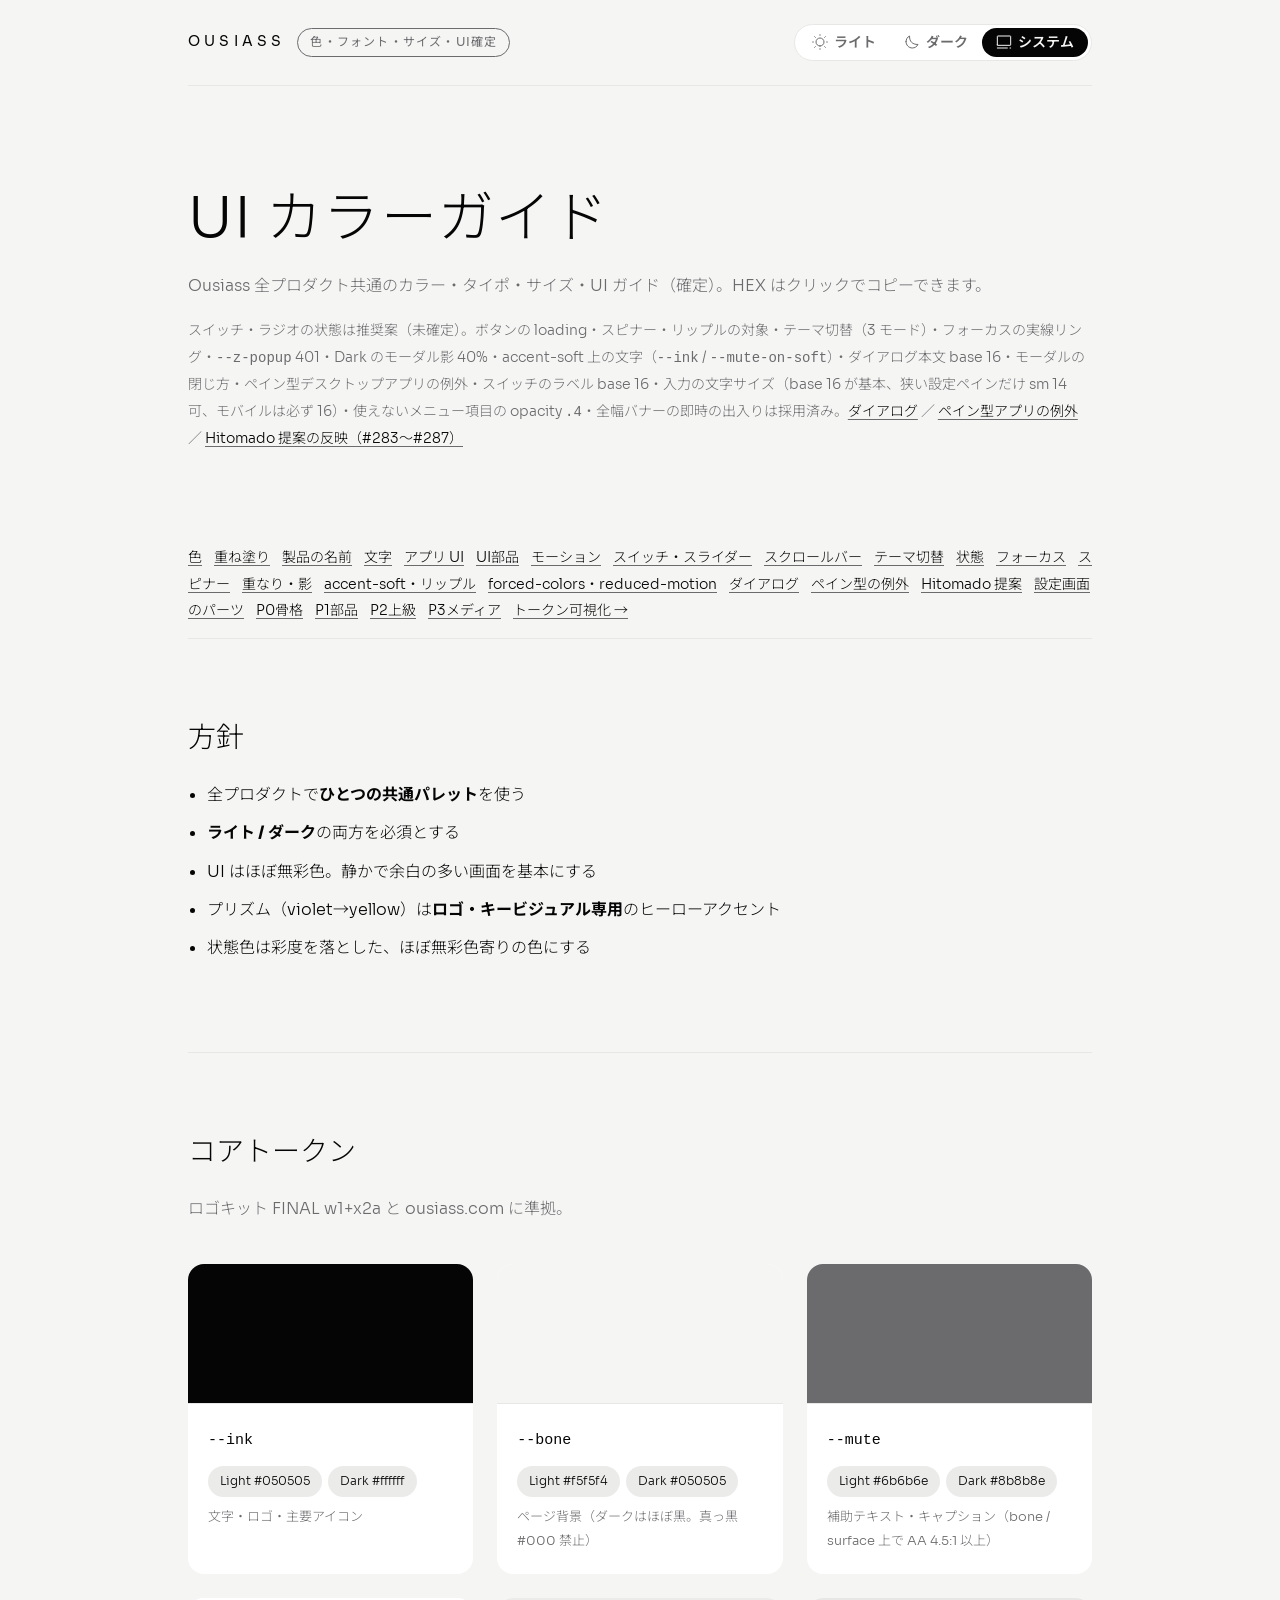
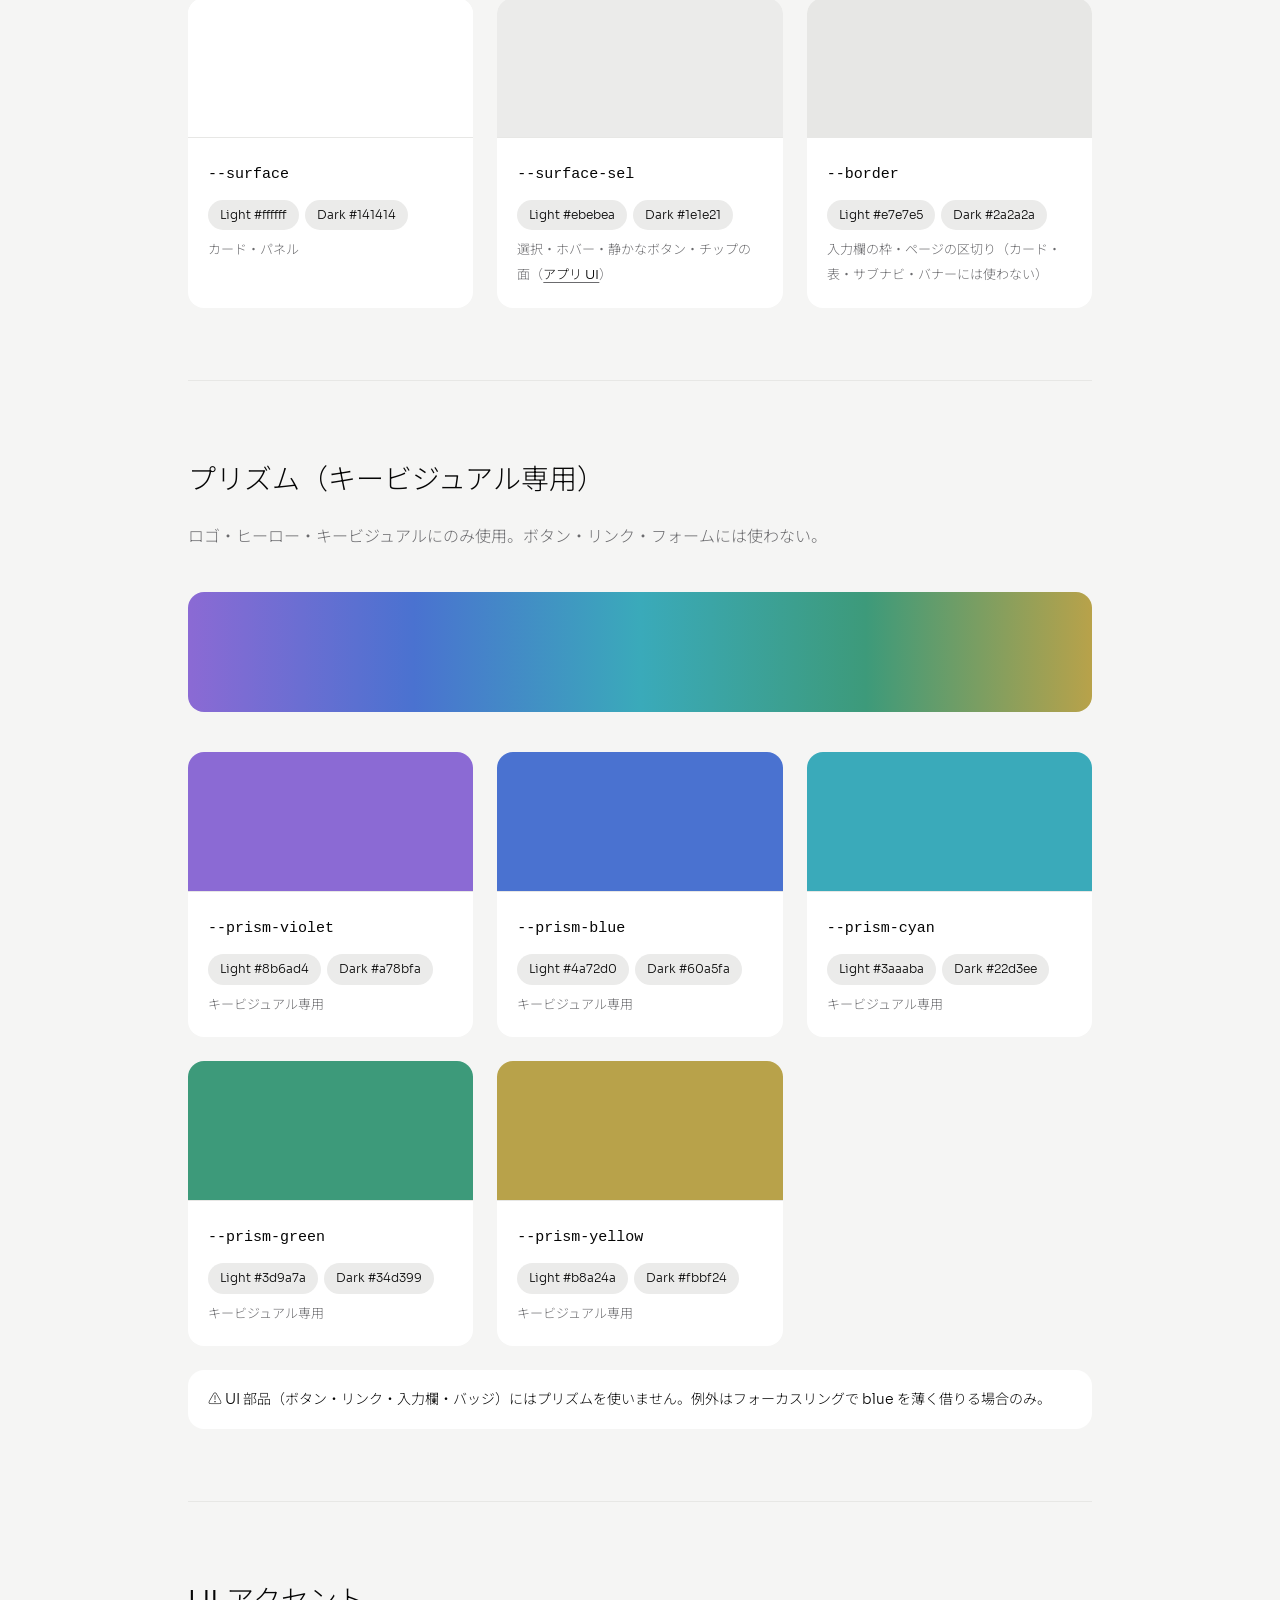
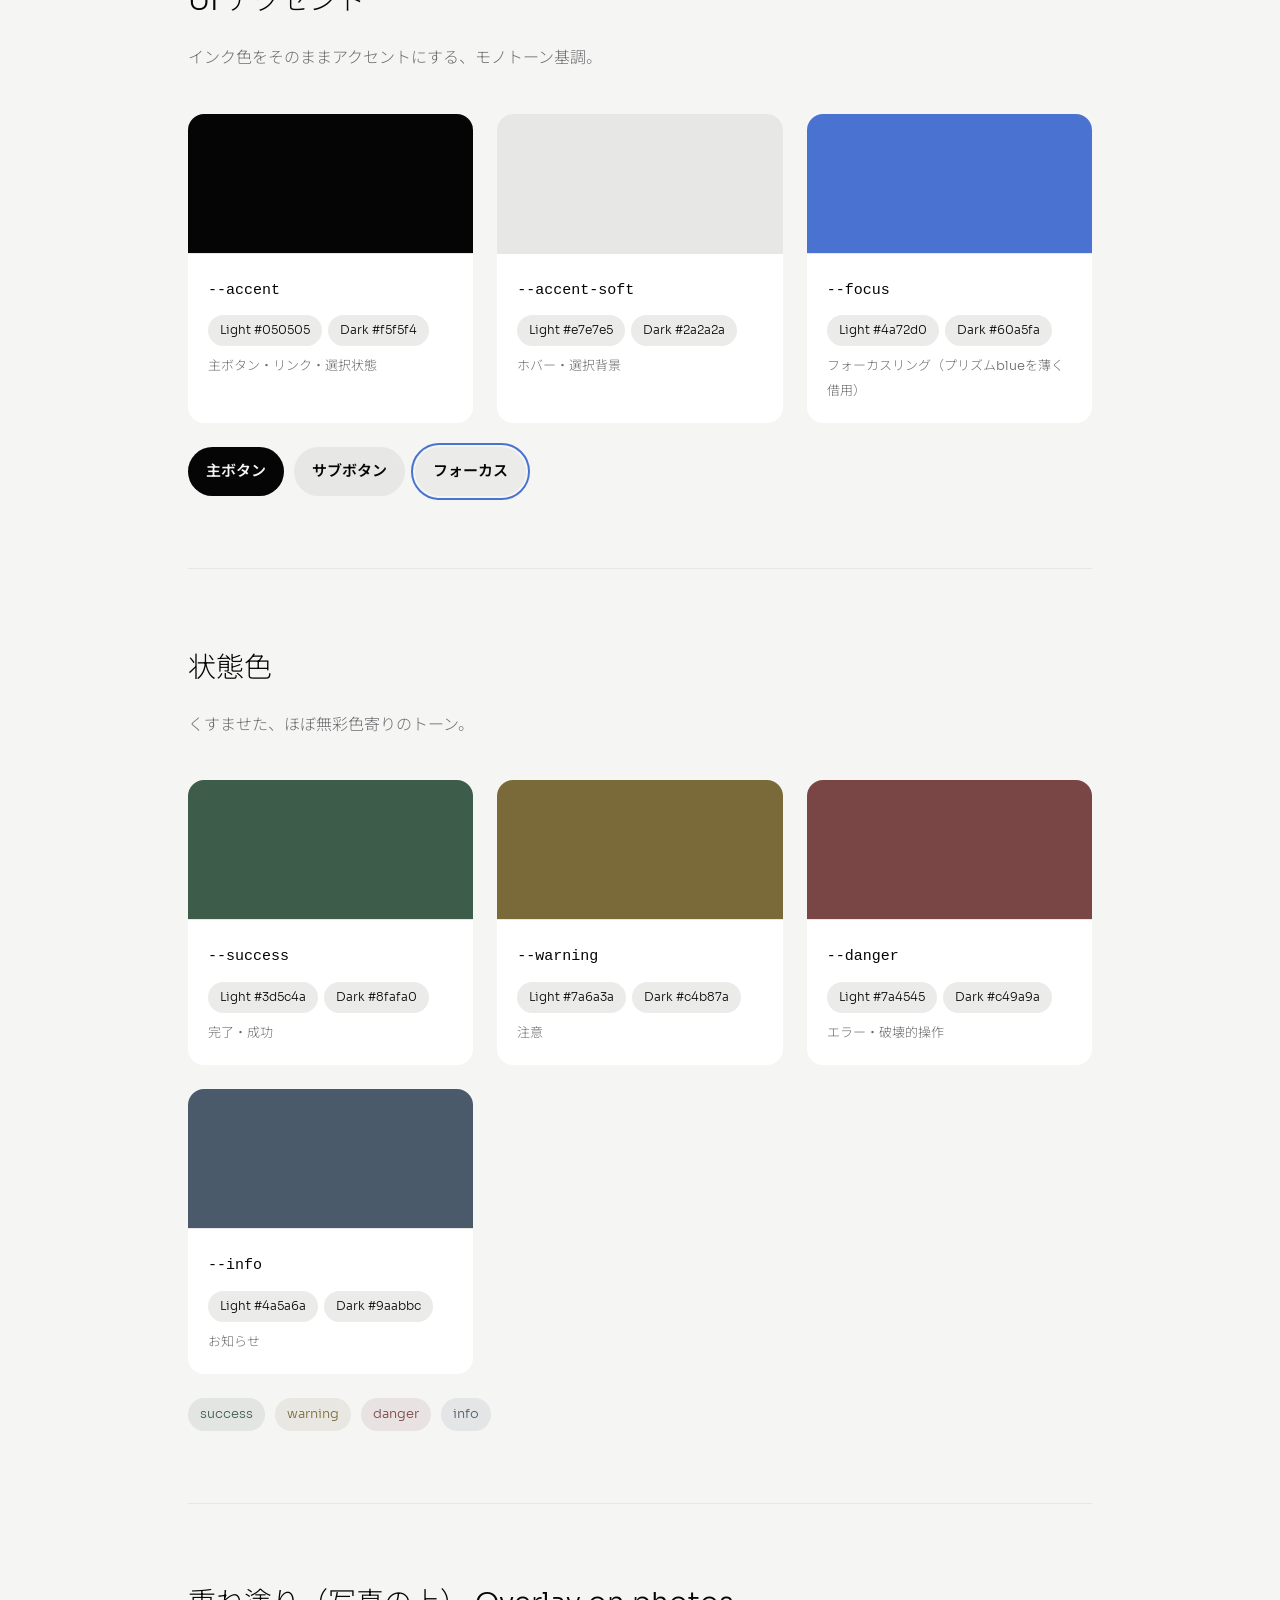
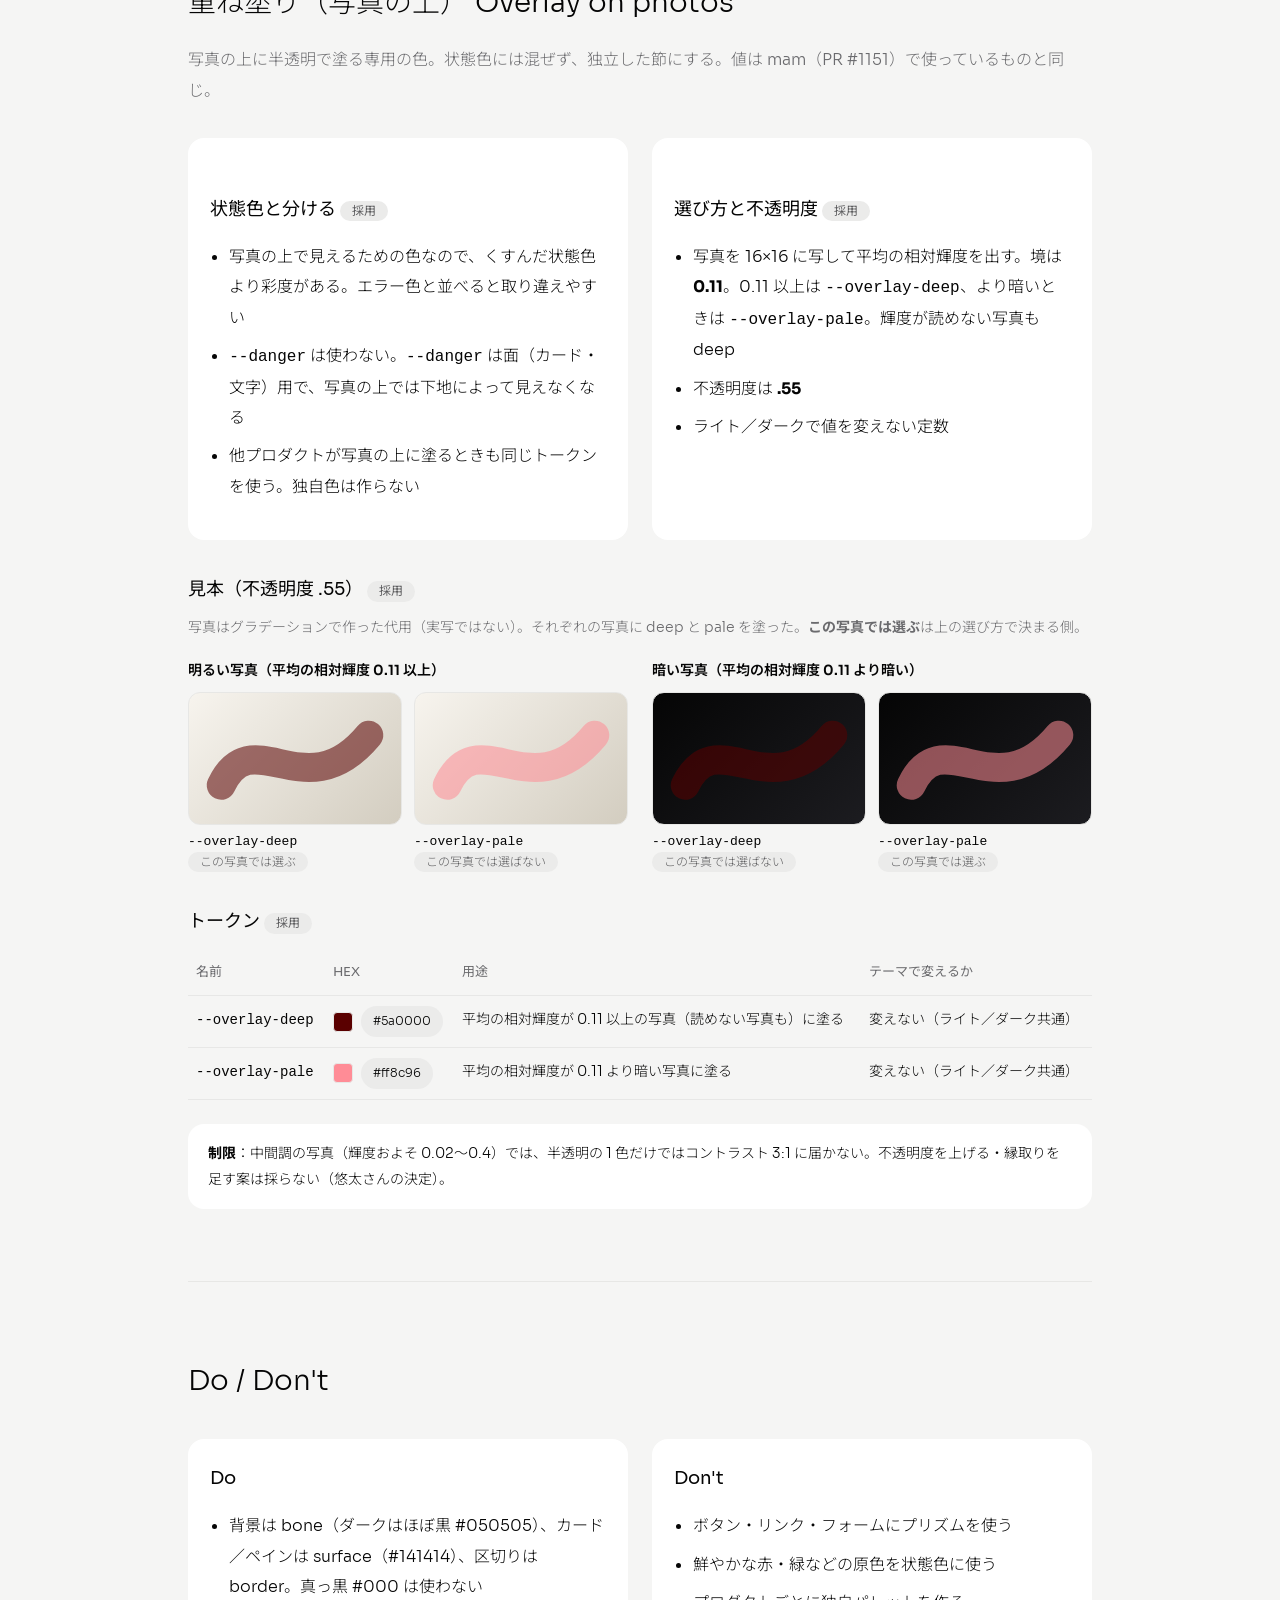
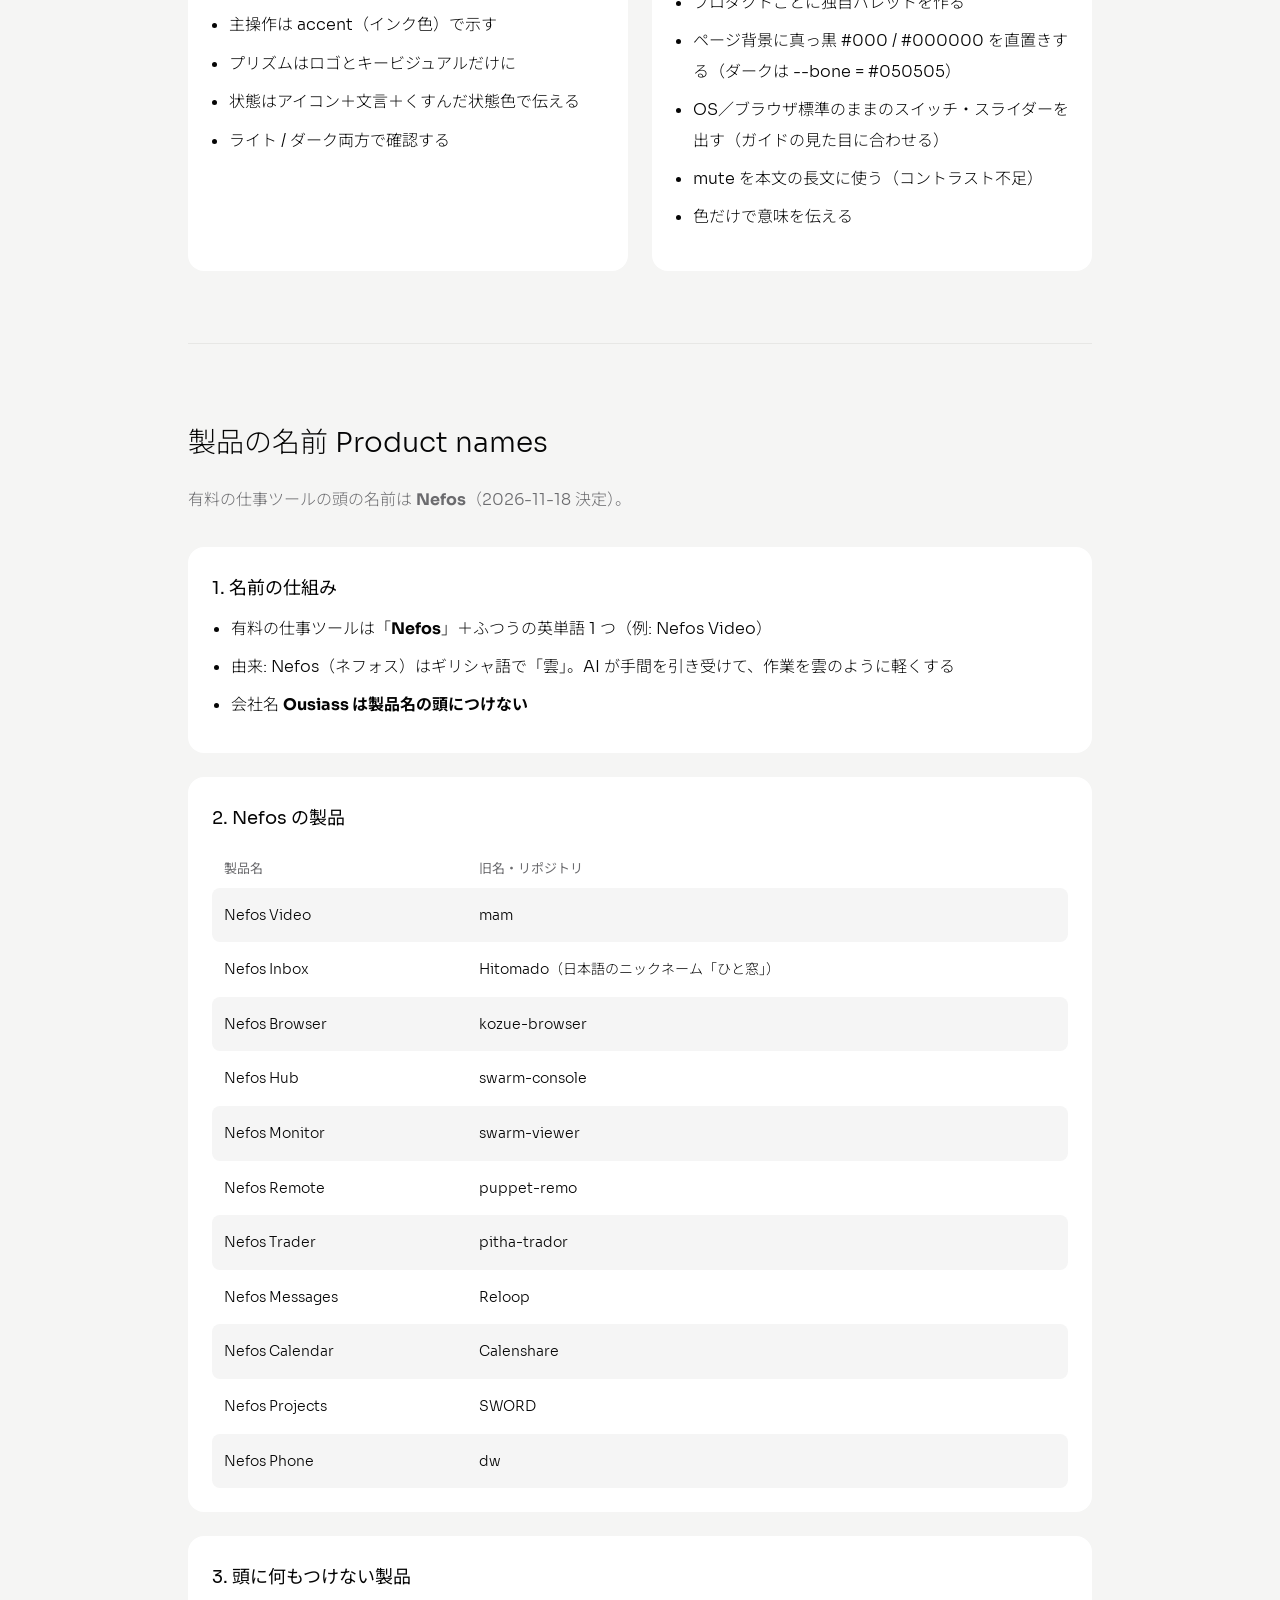
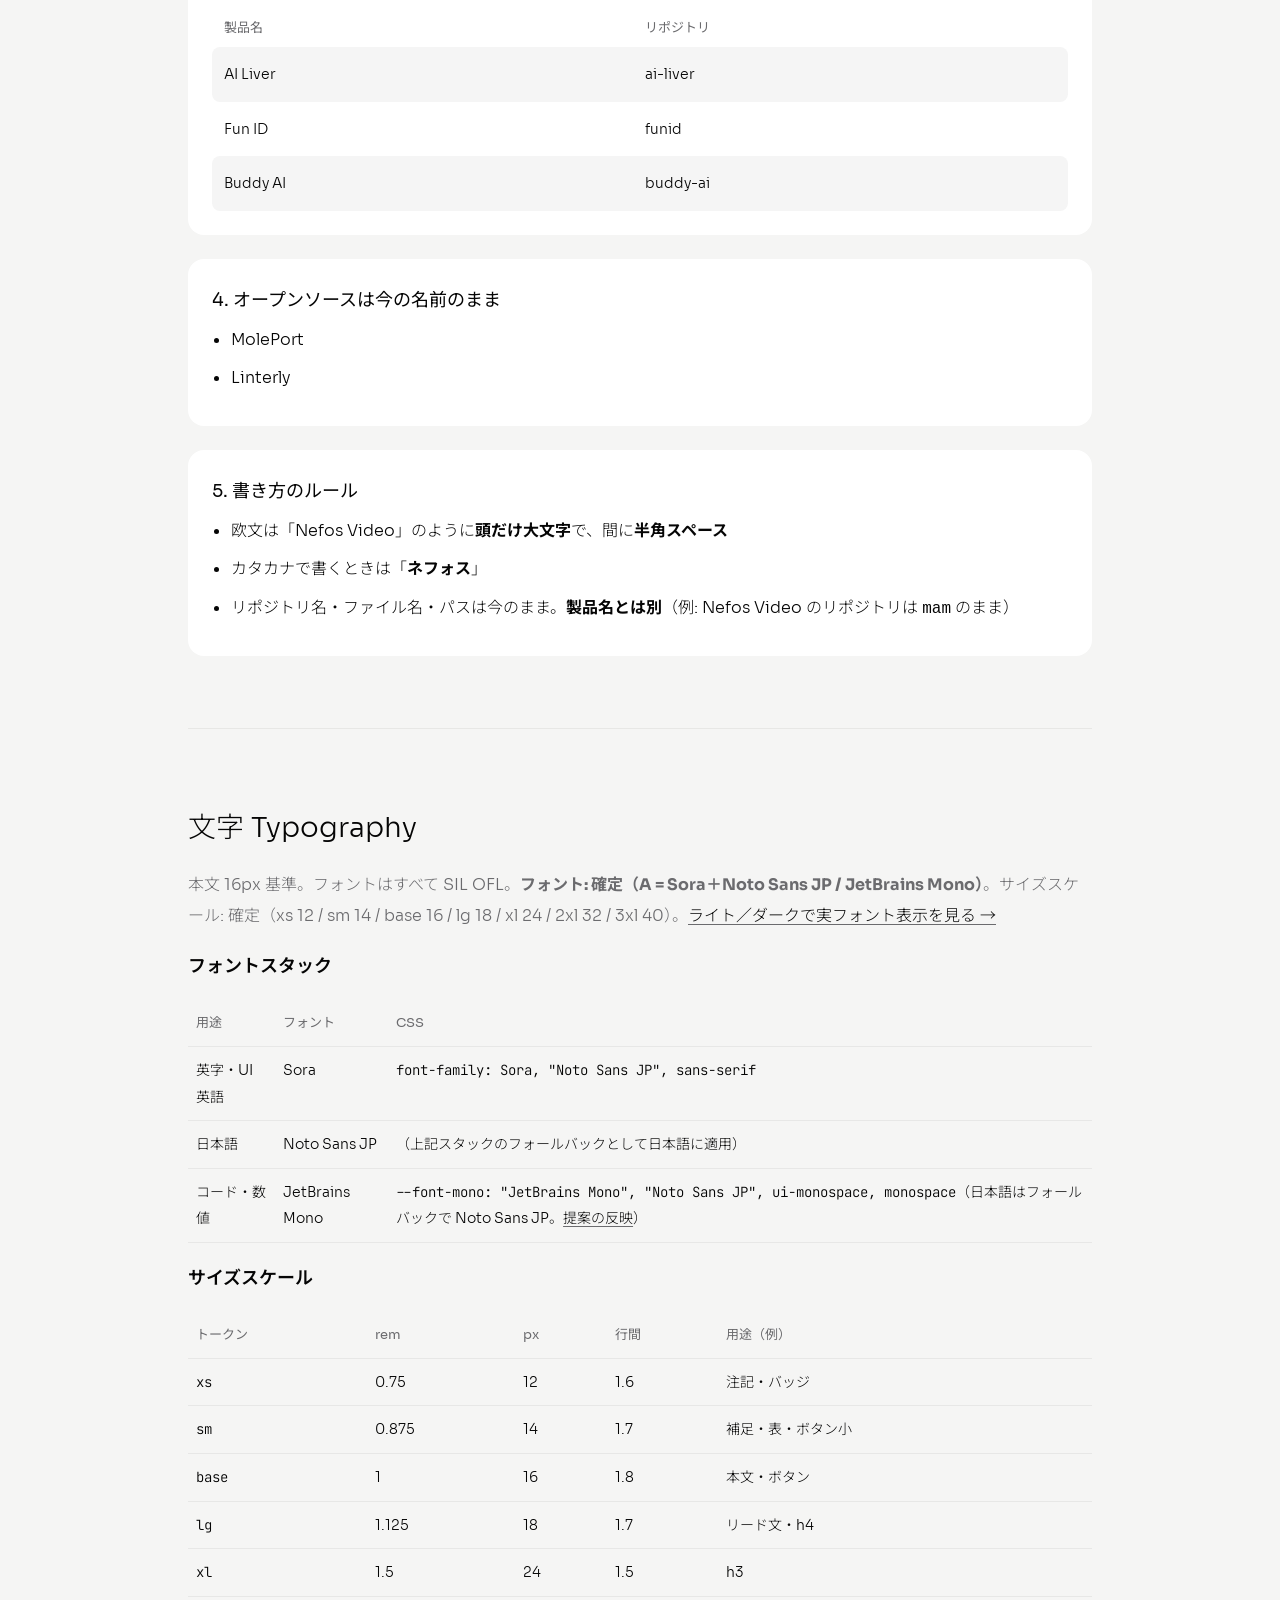
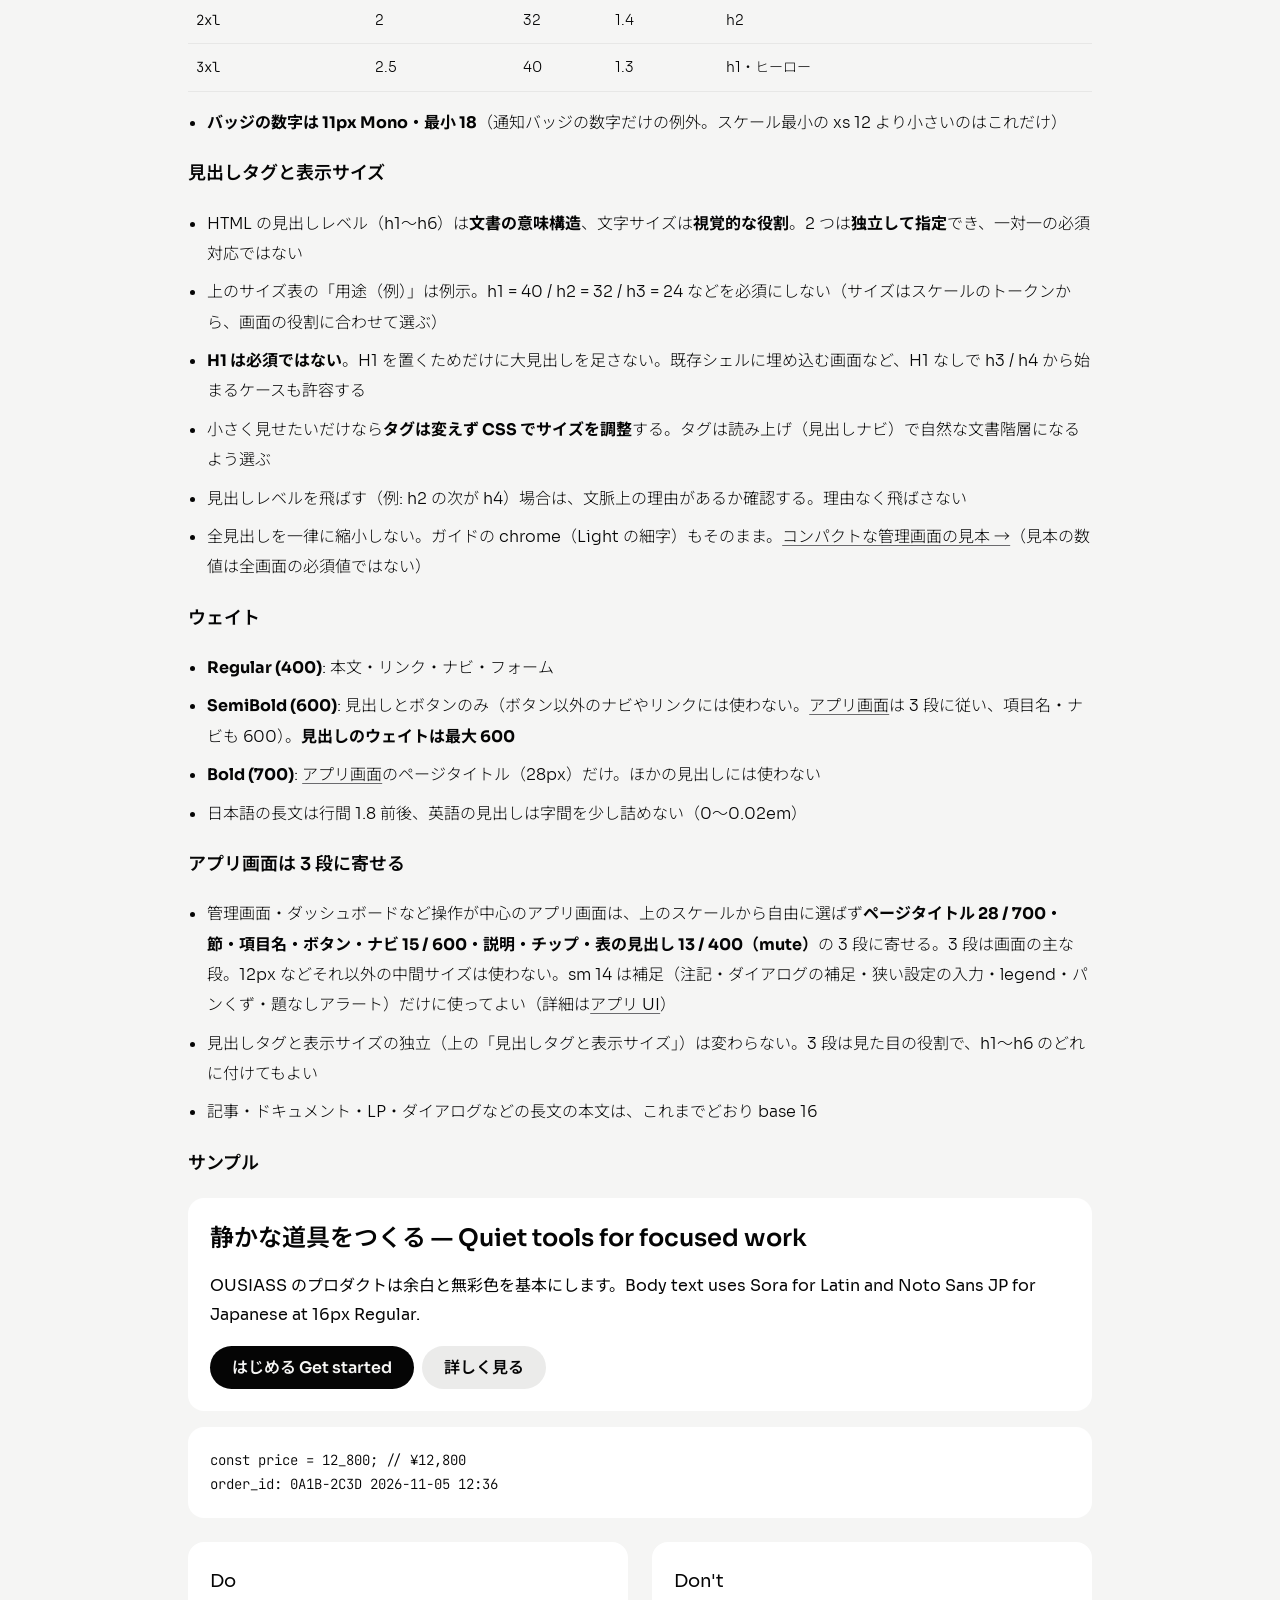
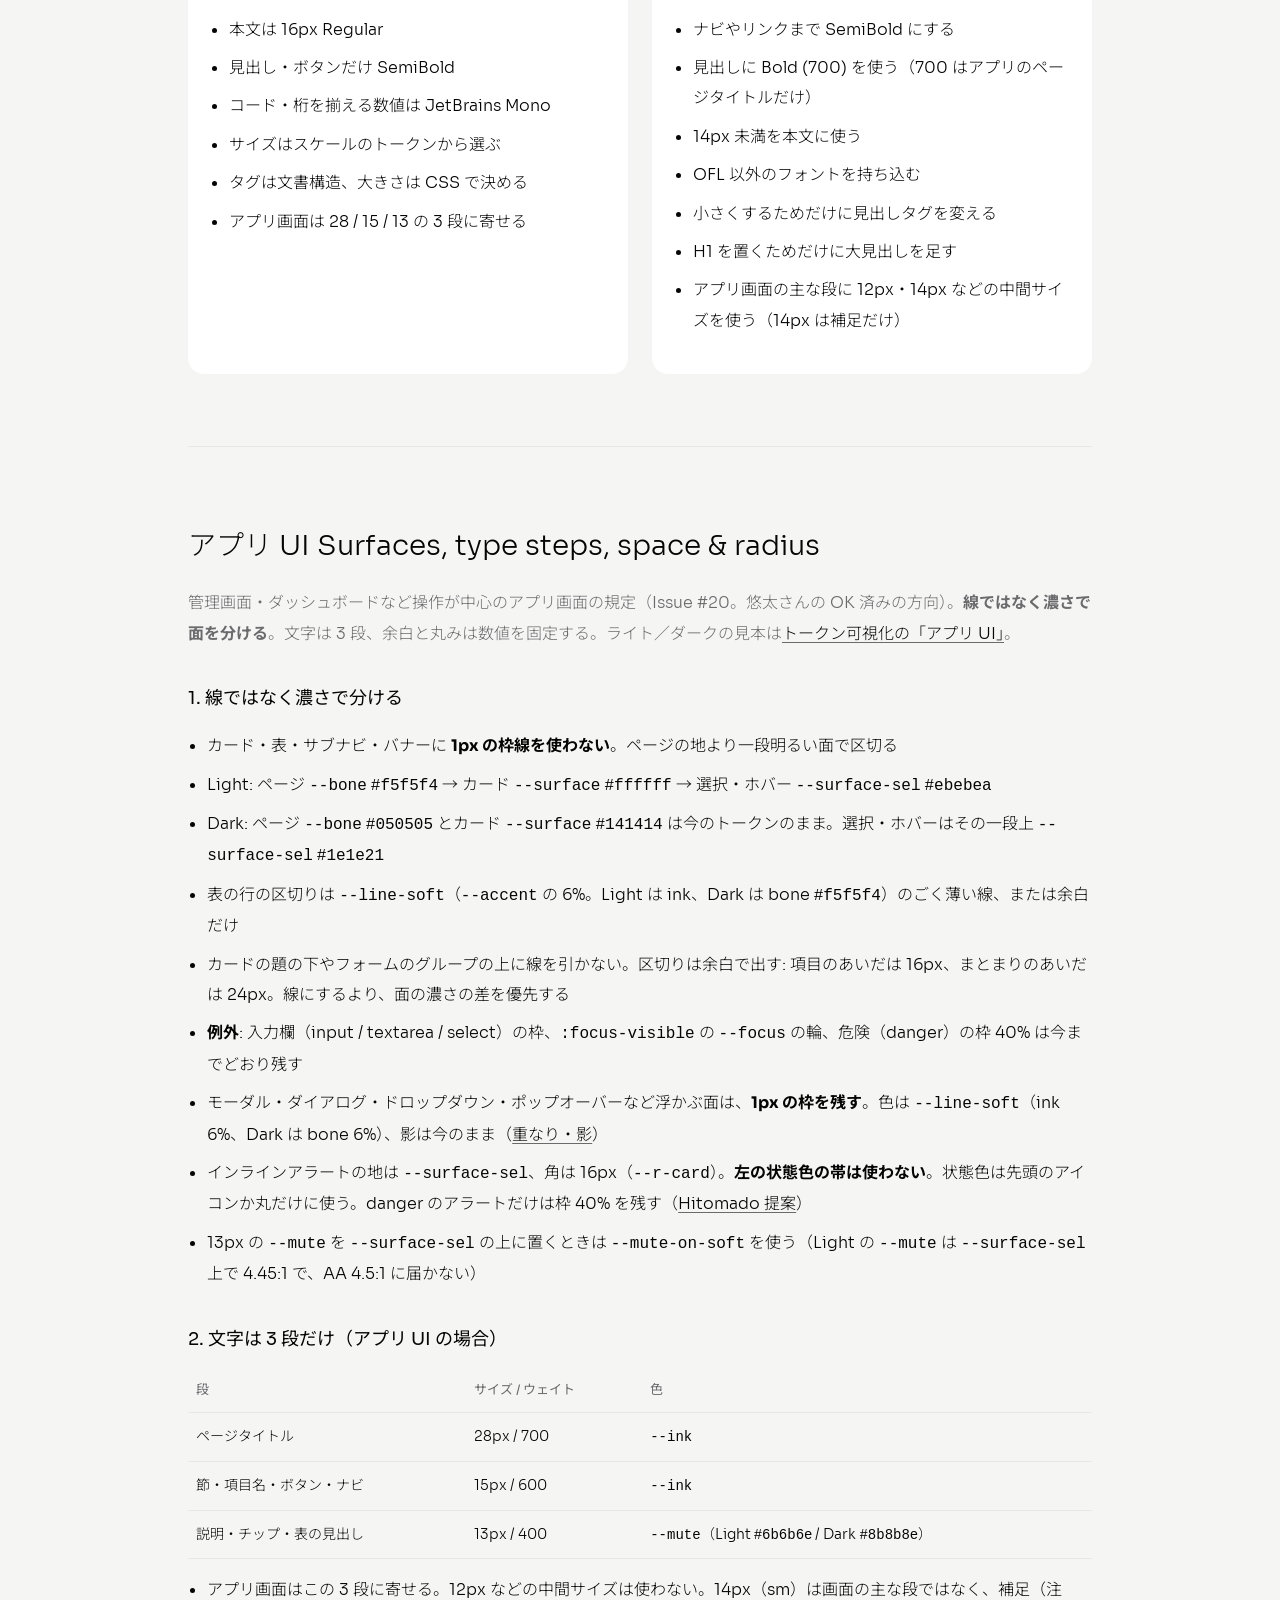
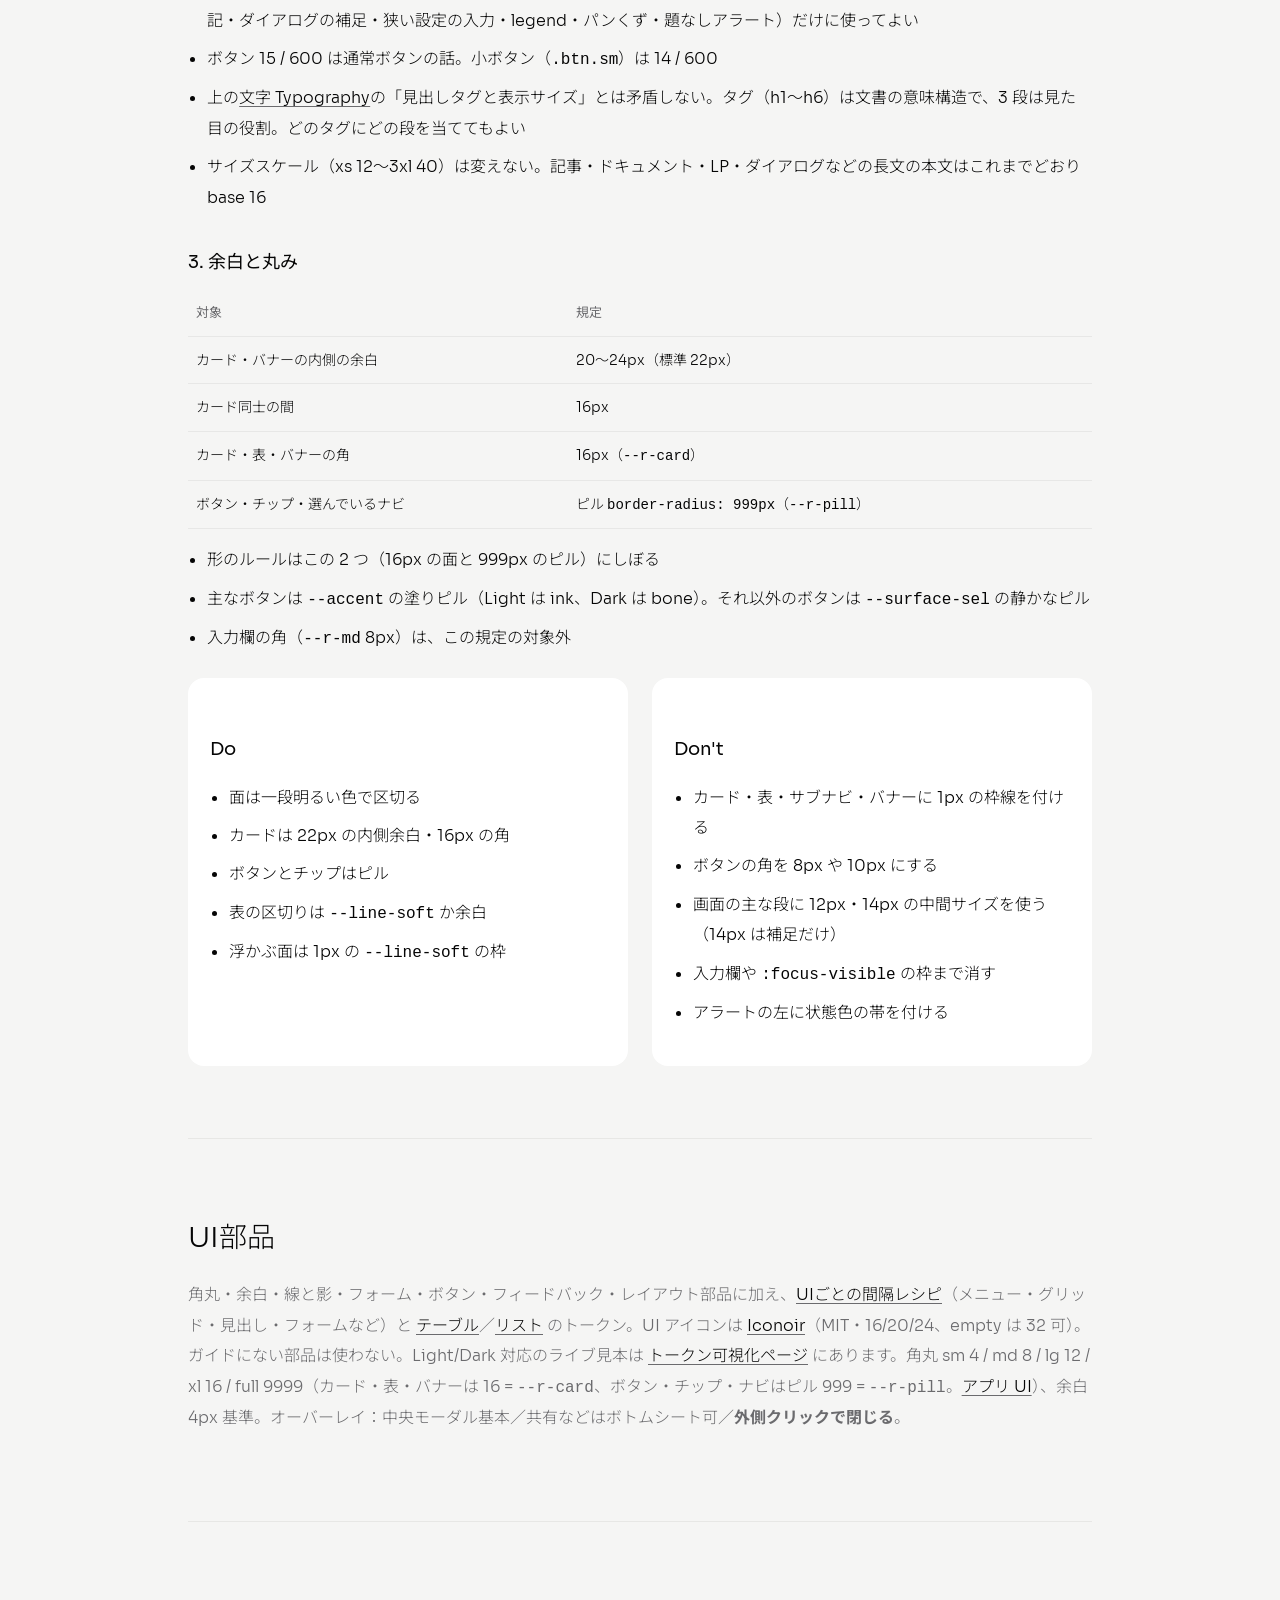
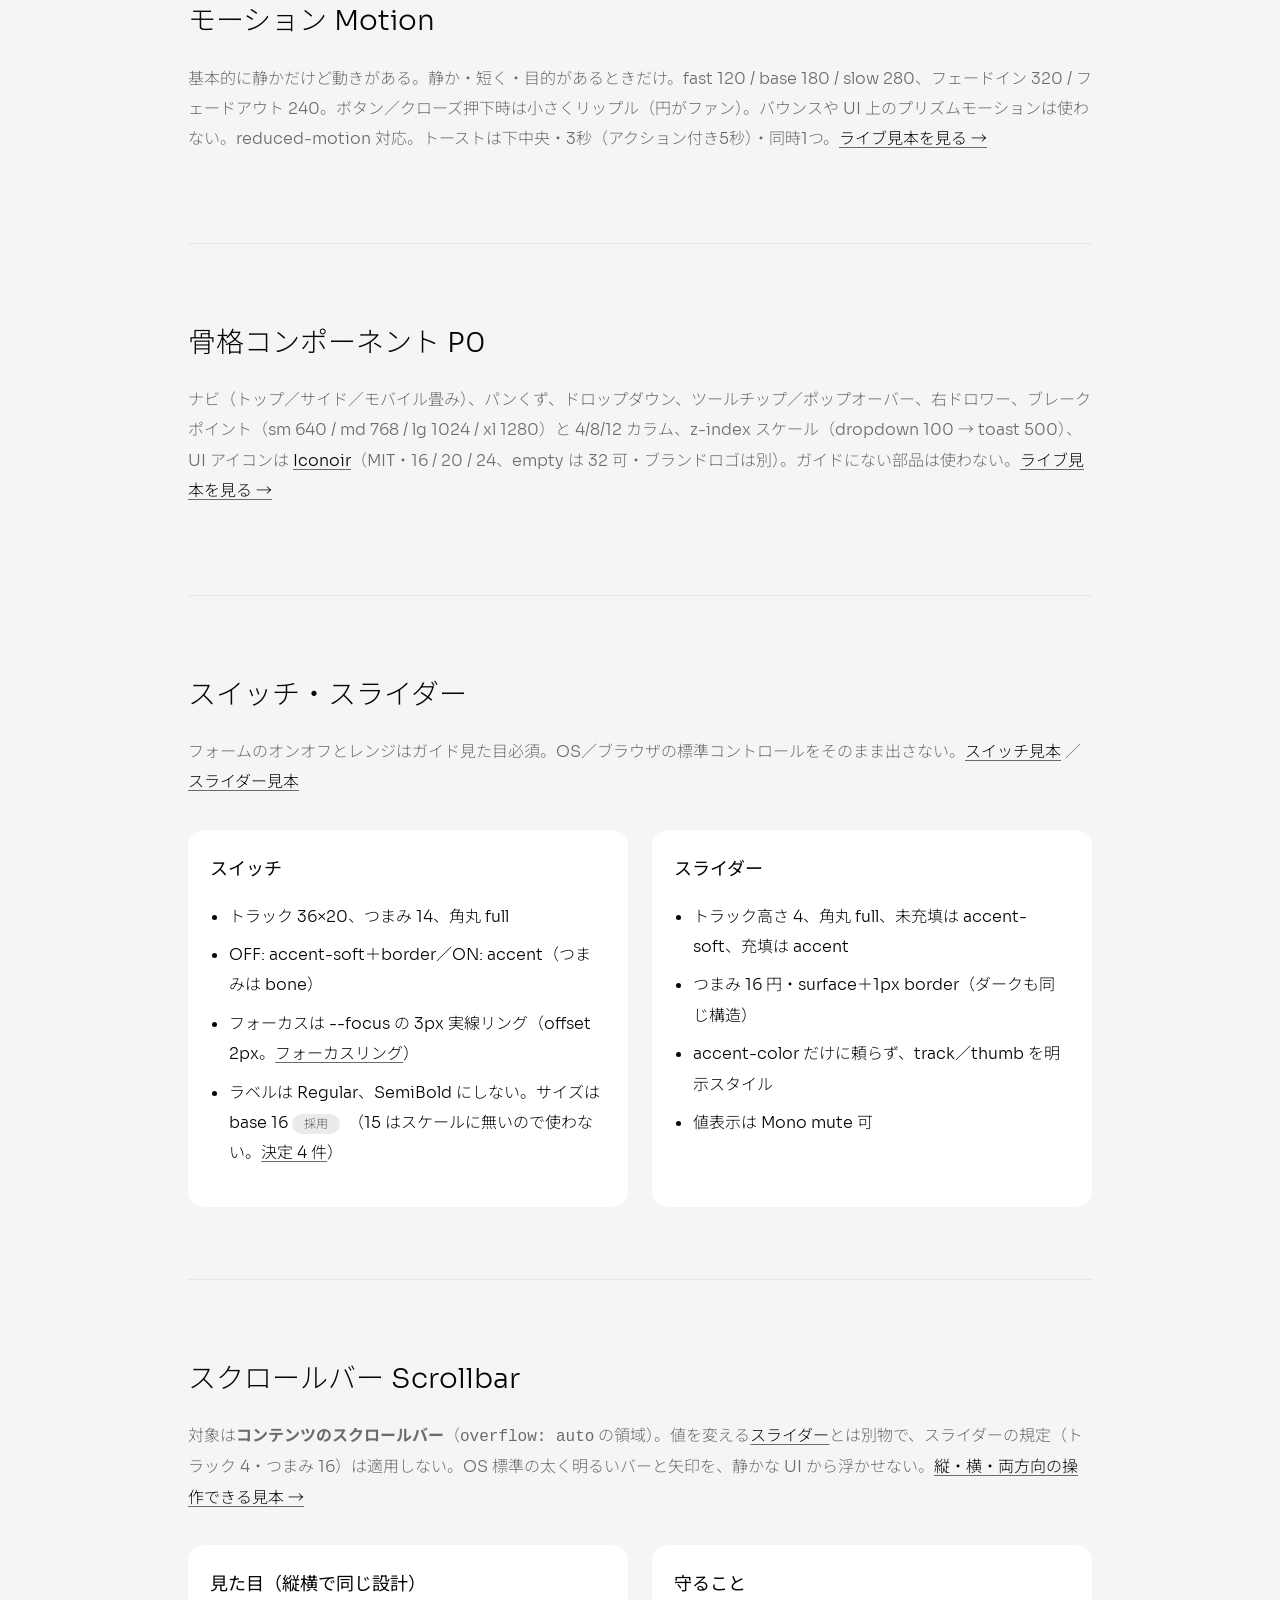
==== commit 0806f8b2: "update: #78 フォローアップ（タブ・disabled opacity・小ボタン・14px・ドロワーほか） Refs #51, #28, #29, #75  Signed-off-by: ou" ====
--- a/index.html
+++ b/index.html
@@ -10,6 +10,7 @@
 *{box-sizing:border-box}body{margin:0;background:var(--bone);color:var(--ink);font:300 16px/1.9 Sora,"Noto Sans JP",sans-serif}
 a{color:var(--ink);text-decoration-color:var(--mute);text-underline-offset:3px}
 :focus-visible{outline:2px solid var(--focus);outline-offset:2px}
+button:focus-visible{outline-width:3px}
 .wrap{max-width:960px;margin:0 auto;padding:0 28px}header{padding:96px 0 64px}
 .top{display:flex;justify-content:space-between;align-items:center;padding:24px 0;border-bottom:1px solid var(--border)}
 .logo{font-weight:400;letter-spacing:.3em;font-size:14px}
@@ -21,7 +22,7 @@
 .chip{height:140px;background:var(--l);border-bottom:1px solid var(--border)}[data-theme=dark] .chip{background:var(--d)}
 .meta{padding:20px}.tok{font-size:15px}.meta p{margin:8px 0 0;font-size:13px;color:var(--mute)}
 .hex{display:flex;flex-wrap:wrap;gap:6px;margin-top:10px}.hex button{font:inherit;font-size:12px;background:var(--surface-sel);color:var(--ink);border:0;border-radius:999px;padding:4px 12px;cursor:pointer}
-.hex button:hover{background:var(--accent-soft)}.hex button:focus-visible{outline:2px solid var(--focus);outline-offset:2px}.seg button:focus-visible{outline:3px solid var(--focus);outline-offset:2px}
+.hex button:hover{background:var(--accent-soft)}.seg button:focus-visible{outline:3px solid var(--focus);outline-offset:2px}
 .seg{display:inline-flex;border:1px solid var(--border);border-radius:999px;padding:3px;background:var(--surface)}.seg button{display:inline-flex;align-items:center;gap:6px;white-space:nowrap;border:0;background:none;color:var(--mute);font:600 14px/1.2 Sora,"Noto Sans JP",sans-serif;padding:6px 14px;border-radius:999px;cursor:pointer}.seg button[aria-pressed=true]{background:var(--accent);color:var(--bone)}.seg svg{width:16px;height:16px;flex:none;stroke:currentColor;fill:none;stroke-width:1.5;stroke-linecap:round;stroke-linejoin:round}
 @media(max-width:720px){.badge{display:none}}
 .sgrid{display:flex;flex-wrap:wrap;align-items:flex-start;gap:24px 40px;margin-top:16px}.sgrid>*{min-width:0;max-width:100%}.sgrid>:last-child{width:280px}.sfc{margin:0 0 8px;font-size:14px;font-weight:600}.sgrid .sub{font-size:12px;margin:8px 0 0}.sgrid .scr{overflow-x:auto;padding:6px;margin:-6px}.sgrid .scr-note{width:0;min-width:100%}
@@ -34,7 +35,7 @@
 .demo{display:flex;gap:10px;flex-wrap:wrap;margin-top:24px}.btn{border-radius:999px;padding:10px 18px;font-size:15px;font-weight:600;border:0;background:var(--surface-sel)}
 .st{display:flex;gap:10px;flex-wrap:wrap;margin-top:24px}.st span{font-size:13px;padding:4px 12px;border-radius:999px;background:color-mix(in srgb,currentColor 10%,transparent)}
 footer{padding:48px 0 80px;color:var(--mute);font-size:13px;border-top:1px solid var(--border)}
-#toast{position:fixed;bottom:24px;left:50%;transform:translate(-50%,8px);background:var(--ink);color:var(--bone);padding:0 18px;height:40px;display:inline-flex;align-items:center;justify-content:center;border-radius:999px;font:400 14px Sora,"Noto Sans JP";line-height:1;opacity:0;pointer-events:none;white-space:nowrap;max-width:min(92vw,420px);z-index:var(--z-toast,500);transition:opacity var(--motion-fade-out,240ms) var(--ease-in,ease-in),transform var(--motion-fade-out,240ms) var(--ease-in,ease-in)}
+#toast{position:fixed;bottom:24px;left:50%;transform:translate(-50%,8px);background:var(--ink);color:var(--bone);padding:0 18px;height:40px;display:inline-flex;align-items:center;justify-content:center;border-radius:999px;font:400 14px Sora,"Noto Sans JP",sans-serif;line-height:1;opacity:0;pointer-events:none;white-space:nowrap;max-width:min(92vw,420px);z-index:var(--z-toast,500);transition:opacity var(--motion-fade-out,240ms) var(--ease-in,ease-in),transform var(--motion-fade-out,240ms) var(--ease-in,ease-in)}
 #toast.on{opacity:1;transform:translate(-50%,0);pointer-events:auto;transition:opacity var(--motion-fade-in,320ms) var(--ease-out,ease-out),transform var(--motion-fade-in,320ms) var(--ease-out,ease-out)}
 @media (prefers-reduced-motion:reduce){#toast{transform:translate(-50%,0);transition:opacity 100ms linear}#toast.on{transition:opacity 100ms linear}}
 .sub code,li code,p code{overflow-wrap:anywhere}
@@ -75,7 +76,7 @@
 <div class="hex"><button data-hex="#050505">Light #050505</button><button data-hex="#ffffff">Dark #ffffff</button></div><p>文字・ロゴ・主要アイコン</p></div></div><div class="sw"><div class="chip" style="--l:#f5f5f4;--d:#050505"></div><div class="meta"><code class="tok">--bone</code>
 <div class="hex"><button data-hex="#f5f5f4">Light #f5f5f4</button><button data-hex="#050505">Dark #050505</button></div><p>ページ背景（ダークはほぼ黒。真っ黒 #000 禁止）</p></div></div><div class="sw"><div class="chip" style="--l:#6b6b6e;--d:#8b8b8e"></div><div class="meta"><code class="tok">--mute</code>
 <div class="hex"><button data-hex="#6b6b6e">Light #6b6b6e</button><button data-hex="#8b8b8e">Dark #8b8b8e</button></div><p>補助テキスト・キャプション（bone / surface 上で AA 4.5:1 以上）</p></div></div><div class="sw"><div class="chip" style="--l:#ffffff;--d:#141414"></div><div class="meta"><code class="tok">--surface</code>
-<div class="hex"><button data-hex="#ffffff">Light #ffffff</button><button data-hex="#141414">Dark #141414</button></div><p>カード・パネル（提案）</p></div></div><div class="sw"><div class="chip" style="--l:#ebebea;--d:#1e1e21"></div><div class="meta"><code class="tok">--surface-sel</code>
+<div class="hex"><button data-hex="#ffffff">Light #ffffff</button><button data-hex="#141414">Dark #141414</button></div><p>カード・パネル</p></div></div><div class="sw"><div class="chip" style="--l:#ebebea;--d:#1e1e21"></div><div class="meta"><code class="tok">--surface-sel</code>
 <div class="hex"><button data-hex="#ebebea">Light #ebebea</button><button data-hex="#1e1e21">Dark #1e1e21</button></div><p>選択・ホバー・静かなボタン・チップの面（<a href="#app-ui">アプリ UI</a>）</p></div></div><div class="sw"><div class="chip" style="--l:#e7e7e5;--d:#2a2a2a"></div><div class="meta"><code class="tok">--border</code>
 <div class="hex"><button data-hex="#e7e7e5">Light #e7e7e5</button><button data-hex="#2a2a2a">Dark #2a2a2a</button></div><p>入力欄の枠・ページの区切り（カード・表・サブナビ・バナーには使わない）</p></div></div></div></section>
 <section><h2>プリズム（キービジュアル専用）</h2><p class="sub">ロゴ・ヒーロー・キービジュアルにのみ使用。ボタン・リンク・フォームには使わない。</p><div class="prismbar"></div><div class="grid"><div class="sw"><div class="chip" style="--l:#8b6ad4;--d:#a78bfa"></div><div class="meta"><code class="tok">--prism-violet</code>
@@ -84,12 +85,12 @@
 <div class="hex"><button data-hex="#3aaaba">Light #3aaaba</button><button data-hex="#22d3ee">Dark #22d3ee</button></div><p>キービジュアル専用</p></div></div><div class="sw"><div class="chip" style="--l:#3d9a7a;--d:#34d399"></div><div class="meta"><code class="tok">--prism-green</code>
 <div class="hex"><button data-hex="#3d9a7a">Light #3d9a7a</button><button data-hex="#34d399">Dark #34d399</button></div><p>キービジュアル専用</p></div></div><div class="sw"><div class="chip" style="--l:#b8a24a;--d:#fbbf24"></div><div class="meta"><code class="tok">--prism-yellow</code>
 <div class="hex"><button data-hex="#b8a24a">Light #b8a24a</button><button data-hex="#fbbf24">Dark #fbbf24</button></div><p>キービジュアル専用</p></div></div></div><div class="warn">⚠️ UI 部品（ボタン・リンク・入力欄・バッジ）にはプリズムを使いません。例外はフォーカスリングで blue を薄く借りる場合のみ。</div></section>
-<section><h2>UI アクセント</h2><p class="sub">提案値。インク色をそのままアクセントにする、モノトーン基調。</p><div class="grid"><div class="sw"><div class="chip" style="--l:#050505;--d:#f5f5f4"></div><div class="meta"><code class="tok">--accent</code>
-<div class="hex"><button data-hex="#050505">Light #050505</button><button data-hex="#f5f5f4">Dark #f5f5f4</button></div><p>主ボタン・リンク・選択状態（提案）</p></div></div><div class="sw"><div class="chip" style="--l:#e7e7e5;--d:#2a2a2a"></div><div class="meta"><code class="tok">--accent-soft</code>
-<div class="hex"><button data-hex="#e7e7e5">Light #e7e7e5</button><button data-hex="#2a2a2a">Dark #2a2a2a</button></div><p>ホバー・選択背景（提案）</p></div></div><div class="sw"><div class="chip" style="--l:#4a72d0;--d:#60a5fa"></div><div class="meta"><code class="tok">--focus</code>
+<section><h2>UI アクセント</h2><p class="sub">インク色をそのままアクセントにする、モノトーン基調。</p><div class="grid"><div class="sw"><div class="chip" style="--l:#050505;--d:#f5f5f4"></div><div class="meta"><code class="tok">--accent</code>
+<div class="hex"><button data-hex="#050505">Light #050505</button><button data-hex="#f5f5f4">Dark #f5f5f4</button></div><p>主ボタン・リンク・選択状態</p></div></div><div class="sw"><div class="chip" style="--l:#e7e7e5;--d:#2a2a2a"></div><div class="meta"><code class="tok">--accent-soft</code>
+<div class="hex"><button data-hex="#e7e7e5">Light #e7e7e5</button><button data-hex="#2a2a2a">Dark #2a2a2a</button></div><p>ホバー・選択背景</p></div></div><div class="sw"><div class="chip" style="--l:#4a72d0;--d:#60a5fa"></div><div class="meta"><code class="tok">--focus</code>
 <div class="hex"><button data-hex="#4a72d0">Light #4a72d0</button><button data-hex="#60a5fa">Dark #60a5fa</button></div><p>フォーカスリング（プリズムblueを薄く借用）</p></div></div></div>
 <div class="demo"><span class="btn" style="background:var(--accent);color:var(--bone);border-color:var(--accent)">主ボタン</span><span class="btn" style="background:var(--accent-soft)">サブボタン</span><span class="btn" style="outline:2px solid var(--focus);outline-offset:2px">フォーカス</span></div></section>
-<section><h2>状態色</h2><p class="sub">提案値。くすませた、ほぼ無彩色寄りのトーン。</p><div class="grid"><div class="sw"><div class="chip" style="--l:#3d5c4a;--d:#8fafa0"></div><div class="meta"><code class="tok">--success</code>
+<section><h2>状態色</h2><p class="sub">くすませた、ほぼ無彩色寄りのトーン。</p><div class="grid"><div class="sw"><div class="chip" style="--l:#3d5c4a;--d:#8fafa0"></div><div class="meta"><code class="tok">--success</code>
 <div class="hex"><button data-hex="#3d5c4a">Light #3d5c4a</button><button data-hex="#8fafa0">Dark #8fafa0</button></div><p>完了・成功</p></div></div><div class="sw"><div class="chip" style="--l:#7a6a3a;--d:#c4b87a"></div><div class="meta"><code class="tok">--warning</code>
 <div class="hex"><button data-hex="#7a6a3a">Light #7a6a3a</button><button data-hex="#c4b87a">Dark #c4b87a</button></div><p>注意</p></div></div><div class="sw"><div class="chip" style="--l:#7a4545;--d:#c49a9a"></div><div class="meta"><code class="tok">--danger</code>
 <div class="hex"><button data-hex="#7a4545">Light #7a4545</button><button data-hex="#c49a9a">Dark #c49a9a</button></div><p>エラー・破壊的操作</p></div></div><div class="sw"><div class="chip" style="--l:#4a5a6a;--d:#9aabbc"></div><div class="meta"><code class="tok">--info</code>
@@ -156,22 +157,23 @@
 <tr><td><code>xl</code></td><td>1.5</td><td>24</td><td>1.5</td><td>h3</td></tr>
 <tr><td><code>2xl</code></td><td>2</td><td>32</td><td>1.4</td><td>h2</td></tr>
 <tr><td><code>3xl</code></td><td>2.5</td><td>40</td><td>1.3</td><td>h1・ヒーロー</td></tr></table>
+<ul class="p"><li><strong>バッジの数字は 11px Mono・最小 18</strong>（通知バッジの数字だけの例外。スケール最小の xs 12 より小さいのはこれだけ）</li></ul>
 <h3 class="h">見出しタグと表示サイズ</h3><ul class="p"><li>HTML の見出しレベル（h1〜h6）は<strong>文書の意味構造</strong>、文字サイズは<strong>視覚的な役割</strong>。2 つは<strong>独立して指定</strong>でき、一対一の必須対応ではない</li><li>上のサイズ表の「用途（例）」は例示。h1 = 40 / h2 = 32 / h3 = 24 などを必須にしない（サイズはスケールのトークンから、画面の役割に合わせて選ぶ）</li><li><strong>H1 は必須ではない</strong>。H1 を置くためだけに大見出しを足さない。既存シェルに埋め込む画面など、H1 なしで h3 / h4 から始まるケースも許容する</li><li>小さく見せたいだけなら<strong>タグは変えず CSS でサイズを調整</strong>する。タグは読み上げ（見出しナビ）で自然な文書階層になるよう選ぶ</li><li>見出しレベルを飛ばす（例: h2 の次が h4）場合は、文脈上の理由があるか確認する。理由なく飛ばさない</li><li>全見出しを一律に縮小しない。ガイドの chrome（Light の細字）もそのまま。<a href="tokens-preview.html#heading-compact">コンパクトな管理画面の見本 →</a>（見本の数値は全画面の必須値ではない）</li></ul>
-<h3 class="h">ウェイト</h3><ul class="p"><li><strong>Regular (400)</strong>: 本文・リンク・ナビ・フォーム</li><li><strong>SemiBold (600)</strong>: 見出しとボタンのみ（ボタン以外のナビやリンクには使わない。<a href="#app-ui">アプリ画面</a>は 3 段に従い、項目名・ナビも 600）</li><li><strong>Bold (700)</strong>: <a href="#app-ui">アプリ画面</a>のページタイトル（28px）だけ</li><li>日本語の長文は行間 1.8 前後、英語の見出しは字間を少し詰めない（0〜0.02em）</li></ul>
-<h3 class="h">アプリ画面は 3 段に寄せる</h3><ul class="p"><li>管理画面・ダッシュボードなど操作が中心のアプリ画面は、上のスケールから自由に選ばず<strong>ページタイトル 28 / 700・節・項目名・ボタン・ナビ 15 / 600・説明・チップ・表の見出し 13 / 400（mute）</strong>の 3 段に寄せる。12px や 14px などの中間サイズは使わない（詳細は<a href="#app-ui">アプリ UI</a>）</li><li>見出しタグと表示サイズの独立（上の「見出しタグと表示サイズ」）は変わらない。3 段は見た目の役割で、h1〜h6 のどれに付けてもよい</li><li>記事・ドキュメント・LP・ダイアログなどの長文の本文は、これまでどおり base 16</li></ul>
+<h3 class="h">ウェイト</h3><ul class="p"><li><strong>Regular (400)</strong>: 本文・リンク・ナビ・フォーム</li><li><strong>SemiBold (600)</strong>: 見出しとボタンのみ（ボタン以外のナビやリンクには使わない。<a href="#app-ui">アプリ画面</a>は 3 段に従い、項目名・ナビも 600）。<strong>見出しのウェイトは最大 600</strong></li><li><strong>Bold (700)</strong>: <a href="#app-ui">アプリ画面</a>のページタイトル（28px）だけ。ほかの見出しには使わない</li><li>日本語の長文は行間 1.8 前後、英語の見出しは字間を少し詰めない（0〜0.02em）</li></ul>
+<h3 class="h">アプリ画面は 3 段に寄せる</h3><ul class="p"><li>管理画面・ダッシュボードなど操作が中心のアプリ画面は、上のスケールから自由に選ばず<strong>ページタイトル 28 / 700・節・項目名・ボタン・ナビ 15 / 600・説明・チップ・表の見出し 13 / 400（mute）</strong>の 3 段に寄せる。3 段は画面の主な段。12px などそれ以外の中間サイズは使わない。sm 14 は補足（注記・ダイアログの補足・狭い設定の入力・legend・パンくず・題なしアラート）だけに使ってよい（詳細は<a href="#app-ui">アプリ UI</a>）</li><li>見出しタグと表示サイズの独立（上の「見出しタグと表示サイズ」）は変わらない。3 段は見た目の役割で、h1〜h6 のどれに付けてもよい</li><li>記事・ドキュメント・LP・ダイアログなどの長文の本文は、これまでどおり base 16</li></ul>
 <h3 class="h">サンプル</h3><div class="tbox"><div class="h" style="font-size:1.5rem;line-height:1.5">静かな道具をつくる — Quiet tools for focused work</div><p class="b" style="font-size:1rem;line-height:1.8">OUSIASS のプロダクトは余白と無彩色を基本にします。Body text uses Sora for Latin and Noto Sans JP for Japanese at 16px Regular.</p><div class="sbtn-row"><button class="sbtn">はじめる Get started</button><button class="sbtn o">詳しく見る</button></div></div>
 <div class="tbox mono" style="font-size:.875rem;line-height:1.7">const price = 12_800; // ¥12,800<br>order_id: 0A1B-2C3D  2026-11-05 12:36</div>
-<div class="dd" style="margin-top:24px"><div><h3>Do</h3><ul class="p"><li>本文は 16px Regular</li><li>見出し・ボタンだけ SemiBold</li><li>コード・桁を揃える数値は JetBrains Mono</li><li>サイズはスケールのトークンから選ぶ</li><li>タグは文書構造、大きさは CSS で決める</li><li>アプリ画面は 28 / 15 / 13 の 3 段に寄せる</li></ul></div><div><h3>Don't</h3><ul class="p"><li>ナビやリンクまで SemiBold にする</li><li>Bold (700) 以上を多用する</li><li>14px 未満を本文に使う</li><li>OFL 以外のフォントを持ち込む</li><li>小さくするためだけに見出しタグを変える</li><li>H1 を置くためだけに大見出しを足す</li><li>アプリ画面で 12px・14px などの中間サイズを使う</li></ul></div></div></section>
+<div class="dd" style="margin-top:24px"><div><h3>Do</h3><ul class="p"><li>本文は 16px Regular</li><li>見出し・ボタンだけ SemiBold</li><li>コード・桁を揃える数値は JetBrains Mono</li><li>サイズはスケールのトークンから選ぶ</li><li>タグは文書構造、大きさは CSS で決める</li><li>アプリ画面は 28 / 15 / 13 の 3 段に寄せる</li></ul></div><div><h3>Don't</h3><ul class="p"><li>ナビやリンクまで SemiBold にする</li><li>見出しに Bold (700) を使う（700 はアプリのページタイトルだけ）</li><li>14px 未満を本文に使う</li><li>OFL 以外のフォントを持ち込む</li><li>小さくするためだけに見出しタグを変える</li><li>H1 を置くためだけに大見出しを足す</li><li>アプリ画面の主な段に 12px・14px などの中間サイズを使う（14px は補足だけ）</li></ul></div></div></section>
 <section id="app-ui" class="spec"><h2>アプリ UI Surfaces, type steps, space &amp; radius</h2><p class="sub">管理画面・ダッシュボードなど操作が中心のアプリ画面の規定（Issue #20。悠太さんの OK 済みの方向）。<strong>線ではなく濃さで面を分ける</strong>。文字は 3 段、余白と丸みは数値を固定する。ライト／ダークの見本は<a href="tokens-preview.html#app-ui">トークン可視化の「アプリ UI」</a>。</p>
 <h3>1. 線ではなく濃さで分ける</h3>
 <ul class="p"><li>カード・表・サブナビ・バナーに <strong>1px の枠線を使わない</strong>。ページの地より一段明るい面で区切る</li><li>Light: ページ <code>--bone</code> <code>#f5f5f4</code> → カード <code>--surface</code> <code>#ffffff</code> → 選択・ホバー <code>--surface-sel</code> <code>#ebebea</code></li><li>Dark: ページ <code>--bone</code> <code>#050505</code> とカード <code>--surface</code> <code>#141414</code> は今のトークンのまま。選択・ホバーはその一段上 <code>--surface-sel</code> <code>#1e1e21</code></li><li>表の行の区切りは <code>--line-soft</code>（<code>--accent</code> の 6%。Light は ink、Dark は bone <code>#f5f5f4</code>）のごく薄い線、または余白だけ</li><li>カードの題の下やフォームのグループの上に線を引かない。区切りは余白で出す: 項目のあいだは 16px、まとまりのあいだは 24px。線にするより、面の濃さの差を優先する</li><li><strong>例外</strong>: 入力欄（input / textarea / select）の枠、<code>:focus-visible</code> の <code>--focus</code> の輪、危険（danger）の枠 40% は今までどおり残す</li><li>モーダル・ダイアログ・ドロップダウン・ポップオーバーなど浮かぶ面は、<strong>1px の枠を残す</strong>。色は <code>--line-soft</code>（ink 6%、Dark は bone 6%）、影は今のまま（<a href="#layers">重なり・影</a>）</li><li>インラインアラートの地は <code>--surface-sel</code>、角は 16px（<code>--r-card</code>）。<strong>左の状態色の帯は使わない</strong>。状態色は先頭のアイコンか丸だけに使う。danger のアラートだけは枠 40% を残す（<a href="#proposals">Hitomado 提案</a>）</li><li>13px の <code>--mute</code> を <code>--surface-sel</code> の上に置くときは <code>--mute-on-soft</code> を使う（Light の <code>--mute</code> は <code>--surface-sel</code> 上で 4.45:1 で、AA 4.5:1 に届かない）</li></ul>
 <h3>2. 文字は 3 段だけ（アプリ UI の場合）</h3>
 <table class="ut"><thead><tr><th scope="col">段</th><th scope="col">サイズ / ウェイト</th><th scope="col">色</th></tr></thead><tbody><tr><td>ページタイトル</td><td>28px / 700</td><td><code>--ink</code></td></tr><tr><td>節・項目名・ボタン・ナビ</td><td>15px / 600</td><td><code>--ink</code></td></tr><tr><td>説明・チップ・表の見出し</td><td>13px / 400</td><td><code>--mute</code>（Light <code>#6b6b6e</code> / Dark <code>#8b8b8e</code>）</td></tr></tbody></table>
-<ul class="p"><li>アプリ画面はこの 3 段に寄せる。12px や 14px などの中間サイズは使わない</li><li>上の<a href="#typography">文字 Typography</a>の「見出しタグと表示サイズ」とは矛盾しない。タグ（h1〜h6）は文書の意味構造で、3 段は見た目の役割。どのタグにどの段を当ててもよい</li><li>サイズスケール（xs 12〜3xl 40）は変えない。記事・ドキュメント・LP・ダイアログなどの長文の本文はこれまでどおり base 16</li></ul>
+<ul class="p"><li>アプリ画面はこの 3 段に寄せる。12px などの中間サイズは使わない。14px（sm）は画面の主な段ではなく、補足（注記・ダイアログの補足・狭い設定の入力・legend・パンくず・題なしアラート）だけに使ってよい</li><li>ボタン 15 / 600 は通常ボタンの話。小ボタン（<code>.btn.sm</code>）は 14 / 600</li><li>上の<a href="#typography">文字 Typography</a>の「見出しタグと表示サイズ」とは矛盾しない。タグ（h1〜h6）は文書の意味構造で、3 段は見た目の役割。どのタグにどの段を当ててもよい</li><li>サイズスケール（xs 12〜3xl 40）は変えない。記事・ドキュメント・LP・ダイアログなどの長文の本文はこれまでどおり base 16</li></ul>
 <h3>3. 余白と丸み</h3>
 <table class="ut"><thead><tr><th scope="col">対象</th><th scope="col">規定</th></tr></thead><tbody><tr><td>カード・バナーの内側の余白</td><td>20〜24px（標準 22px）</td></tr><tr><td>カード同士の間</td><td>16px</td></tr><tr><td>カード・表・バナーの角</td><td>16px（<code>--r-card</code>）</td></tr><tr><td>ボタン・チップ・選んでいるナビ</td><td>ピル <code>border-radius: 999px</code>（<code>--r-pill</code>）</td></tr></tbody></table>
 <ul class="p"><li>形のルールはこの 2 つ（16px の面と 999px のピル）にしぼる</li><li>主なボタンは <code>--accent</code> の塗りピル（Light は ink、Dark は bone）。それ以外のボタンは <code>--surface-sel</code> の静かなピル</li><li>入力欄の角（<code>--r-md</code> 8px）は、この規定の対象外</li></ul>
-<div class="dd" style="margin-top:24px"><div><h3>Do</h3><ul class="p"><li>面は一段明るい色で区切る</li><li>カードは 22px の内側余白・16px の角</li><li>ボタンとチップはピル</li><li>表の区切りは <code>--line-soft</code> か余白</li><li>浮かぶ面は 1px の <code>--line-soft</code> の枠</li></ul></div><div><h3>Don't</h3><ul class="p"><li>カード・表・サブナビ・バナーに 1px の枠線を付ける</li><li>ボタンの角を 8px や 10px にする</li><li>12px・14px の中間サイズを使う</li><li>入力欄や <code>:focus-visible</code> の枠まで消す</li><li>アラートの左に状態色の帯を付ける</li></ul></div></div></section>
+<div class="dd" style="margin-top:24px"><div><h3>Do</h3><ul class="p"><li>面は一段明るい色で区切る</li><li>カードは 22px の内側余白・16px の角</li><li>ボタンとチップはピル</li><li>表の区切りは <code>--line-soft</code> か余白</li><li>浮かぶ面は 1px の <code>--line-soft</code> の枠</li></ul></div><div><h3>Don't</h3><ul class="p"><li>カード・表・サブナビ・バナーに 1px の枠線を付ける</li><li>ボタンの角を 8px や 10px にする</li><li>画面の主な段に 12px・14px の中間サイズを使う（14px は補足だけ）</li><li>入力欄や <code>:focus-visible</code> の枠まで消す</li><li>アラートの左に状態色の帯を付ける</li></ul></div></div></section>
 <section id="ui-draft"><h2>UI部品</h2><p class="sub">角丸・余白・線と影・フォーム・ボタン・フィードバック・レイアウト部品に加え、<a href="tokens-preview.html#spacing-recipes">UIごとの間隔レシピ</a>（メニュー・グリッド・見出し・フォームなど）と <a href="tokens-preview.html#table">テーブル</a>／<a href="tokens-preview.html#list">リスト</a> のトークン。UI アイコンは <a href="https://iconoir.com" rel="noopener">Iconoir</a>（MIT・16/20/24、empty は 32 可）。ガイドにない部品は使わない。Light/Dark 対応のライブ見本は <a href="tokens-preview.html#ui-draft">トークン可視化ページ</a> にあります。角丸 sm 4 / md 8 / lg 12 / xl 16 / full 9999（カード・表・バナーは 16 = <code>--r-card</code>、ボタン・チップ・ナビはピル 999 = <code>--r-pill</code>。<a href="#app-ui">アプリ UI</a>）、余白 4px 基準。オーバーレイ：中央モーダル基本／共有などはボトムシート可／<strong>外側クリックで閉じる</strong>。</p></section>
 <section id="motion"><h2>モーション Motion</h2><p class="sub">基本的に静かだけど動きがある。静か・短く・目的があるときだけ。fast 120 / base 180 / slow 280、フェードイン 320 / フェードアウト 240。ボタン／クローズ押下時は小さくリップル（円がファン）。バウンスや UI 上のプリズムモーションは使わない。reduced-motion 対応。トーストは下中央・3秒（アクション付き5秒）・同時1つ。<a href="tokens-preview.html#motion">ライブ見本を見る →</a></p></section>
 <section id="p0"><h2>骨格コンポーネント P0</h2><p class="sub">ナビ（トップ／サイド／モバイル畳み）、パンくず、ドロップダウン、ツールチップ／ポップオーバー、右ドロワー、ブレークポイント（sm 640 / md 768 / lg 1024 / xl 1280）と 4/8/12 カラム、z-index スケール（dropdown 100 → toast 500）、UI アイコンは <a href="https://iconoir.com" rel="noopener">Iconoir</a>（MIT・16 / 20 / 24、empty は 32 可・ブランドロゴは別）。ガイドにない部品は使わない。<a href="tokens-preview.html#p0">ライブ見本を見る →</a></p></section>
@@ -242,7 +244,7 @@
 &lt;/script&gt;</pre>
 <p class="sub" style="font-size:14px">上は初期値の決定だけ。System の追従（<code>matchMedia(...).addEventListener('change', …)</code>）・保存・切替ボタン・<code>aria-pressed</code> を含む参照実装は <a href="theme.js"><code>theme.js</code></a>（このページと tokens-preview が読み込む）。</p></section>
 <section id="states" class="spec"><h2>ボタン・スイッチ・ラジオの状態 States</h2><p class="sub">通常・disabled（opacity <code>.4</code>）・スイッチ OFF/ON・ラジオの見本は変えず、足りない状態を決める。<a href="tokens-preview.html#st-buttons">ボタン</a> ／ <a href="tokens-preview.html#st-switch">スイッチ・ラジオ</a> の操作できる見本。</p>
-<div class="dd"><div><h3>ボタン <span class="tag">採用</span></h3><ul class="p"><li>default / hover（色・背景のみ、≤180ms）/ focus-visible / active（リップルは既存）/ disabled（opacity <code>.4</code>・操作不可）/ <strong>loading</strong></li>
+<div class="dd"><div><h3>ボタン <span class="tag">採用</span></h3><ul class="p"><li>default / hover（色・背景のみ、≤180ms）/ focus-visible / active（リップルは既存）/ disabled（opacity <code>.4</code>・操作不可。入力欄も <code>.4</code>）/ <strong>loading</strong></li>
 <li><strong>loading</strong>: 寸法を維持し、薄くしない（opacity を掛けない）。ラベルは透明にして幅を保ち、中央にスピナーを重ねる。<code>aria-busy="true"</code>、クリックは無効（<code>disabled</code> の opacity <code>.4</code> とは別に扱う）。参照: hitomado#254</li>
 <li>危険ボタン（<code>dan</code>）: 地・枠・文字は既存の <code>--danger</code>（枠 45% / hover は 10% の薄い混ぜ）。新しい色は作らない</li></ul></div>
 <div><h3>スイッチ・ラジオ <span class="tag">推奨案</span></h3><ul class="p"><li><strong>スイッチ</strong>: 既定寸法（36×20・つまみ 14）・OFF（accent-soft＋border）/ ON（accent・つまみ bone）は維持。disabled は他部品と同じ opacity <code>.4</code>。つまみの移動と背景の遷移は <code>--motion-base</code>（180ms）の色・位置のみ（バウンス禁止）</li>
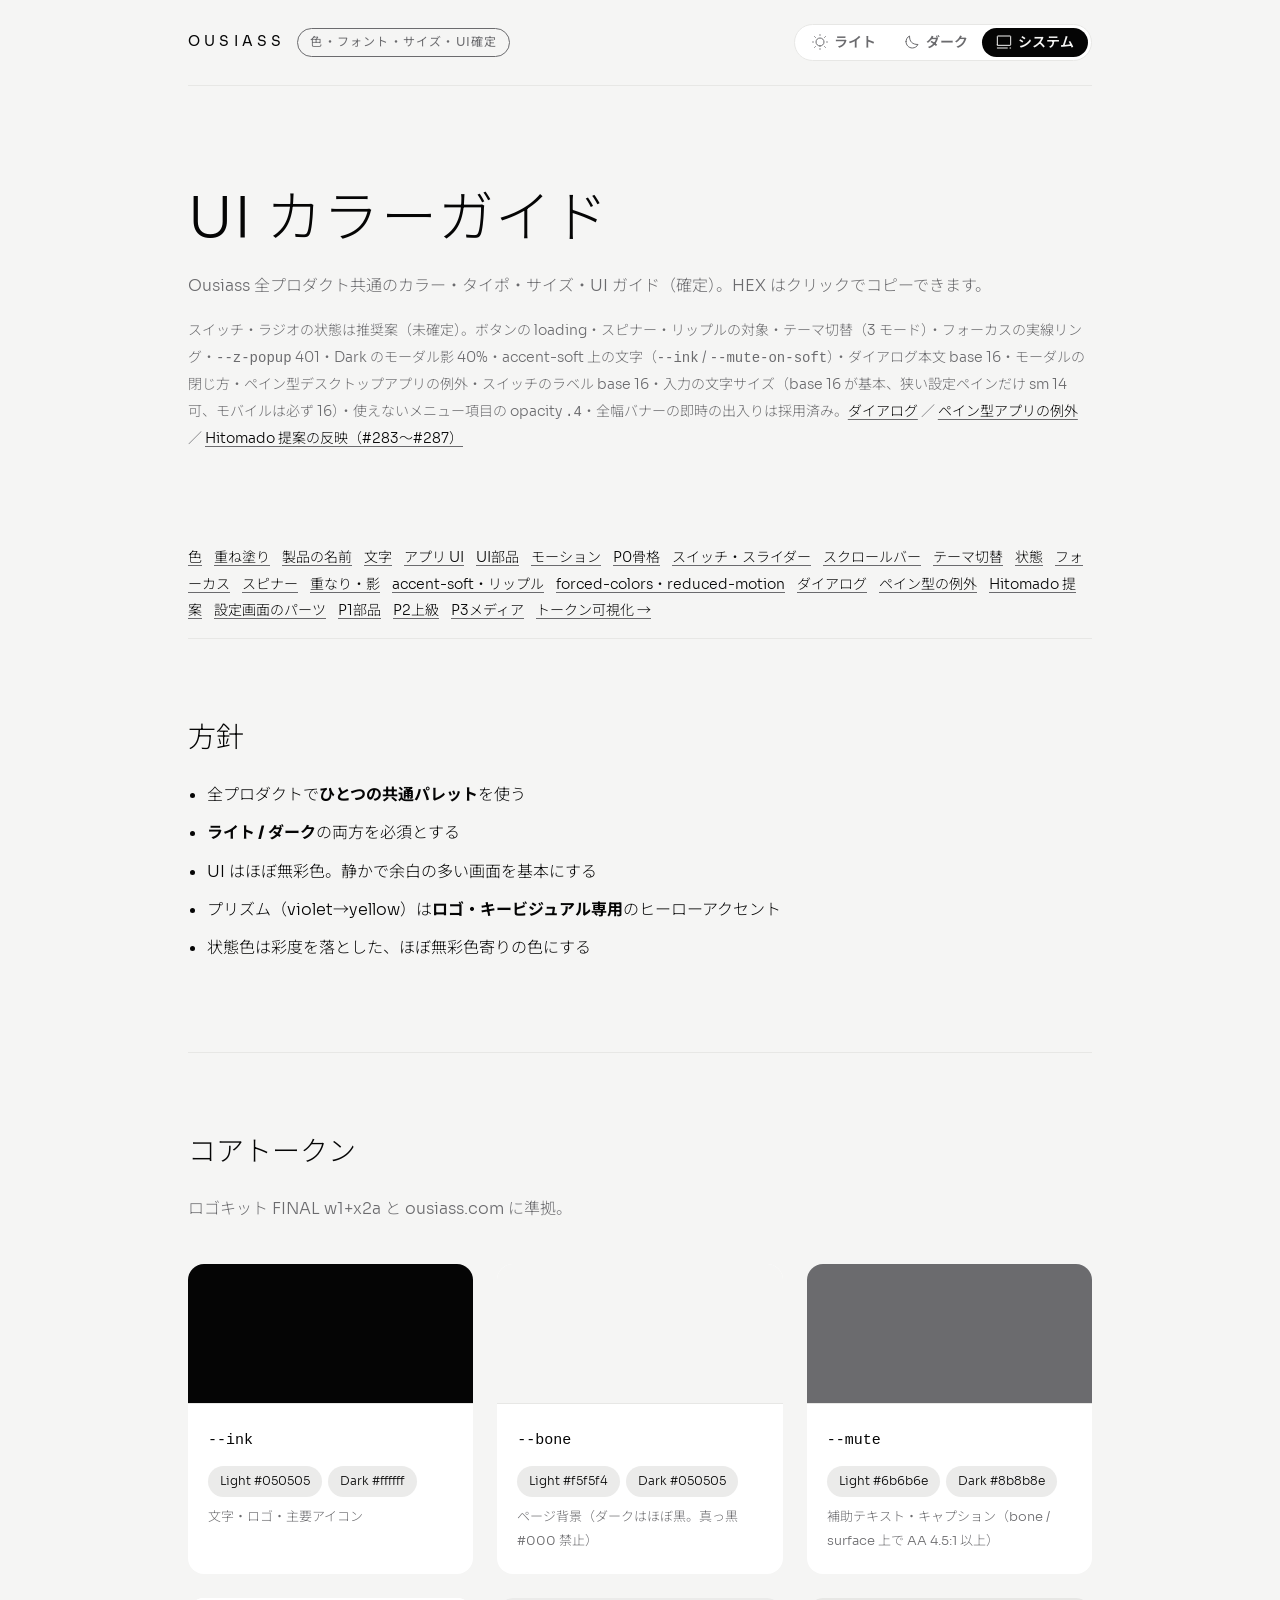
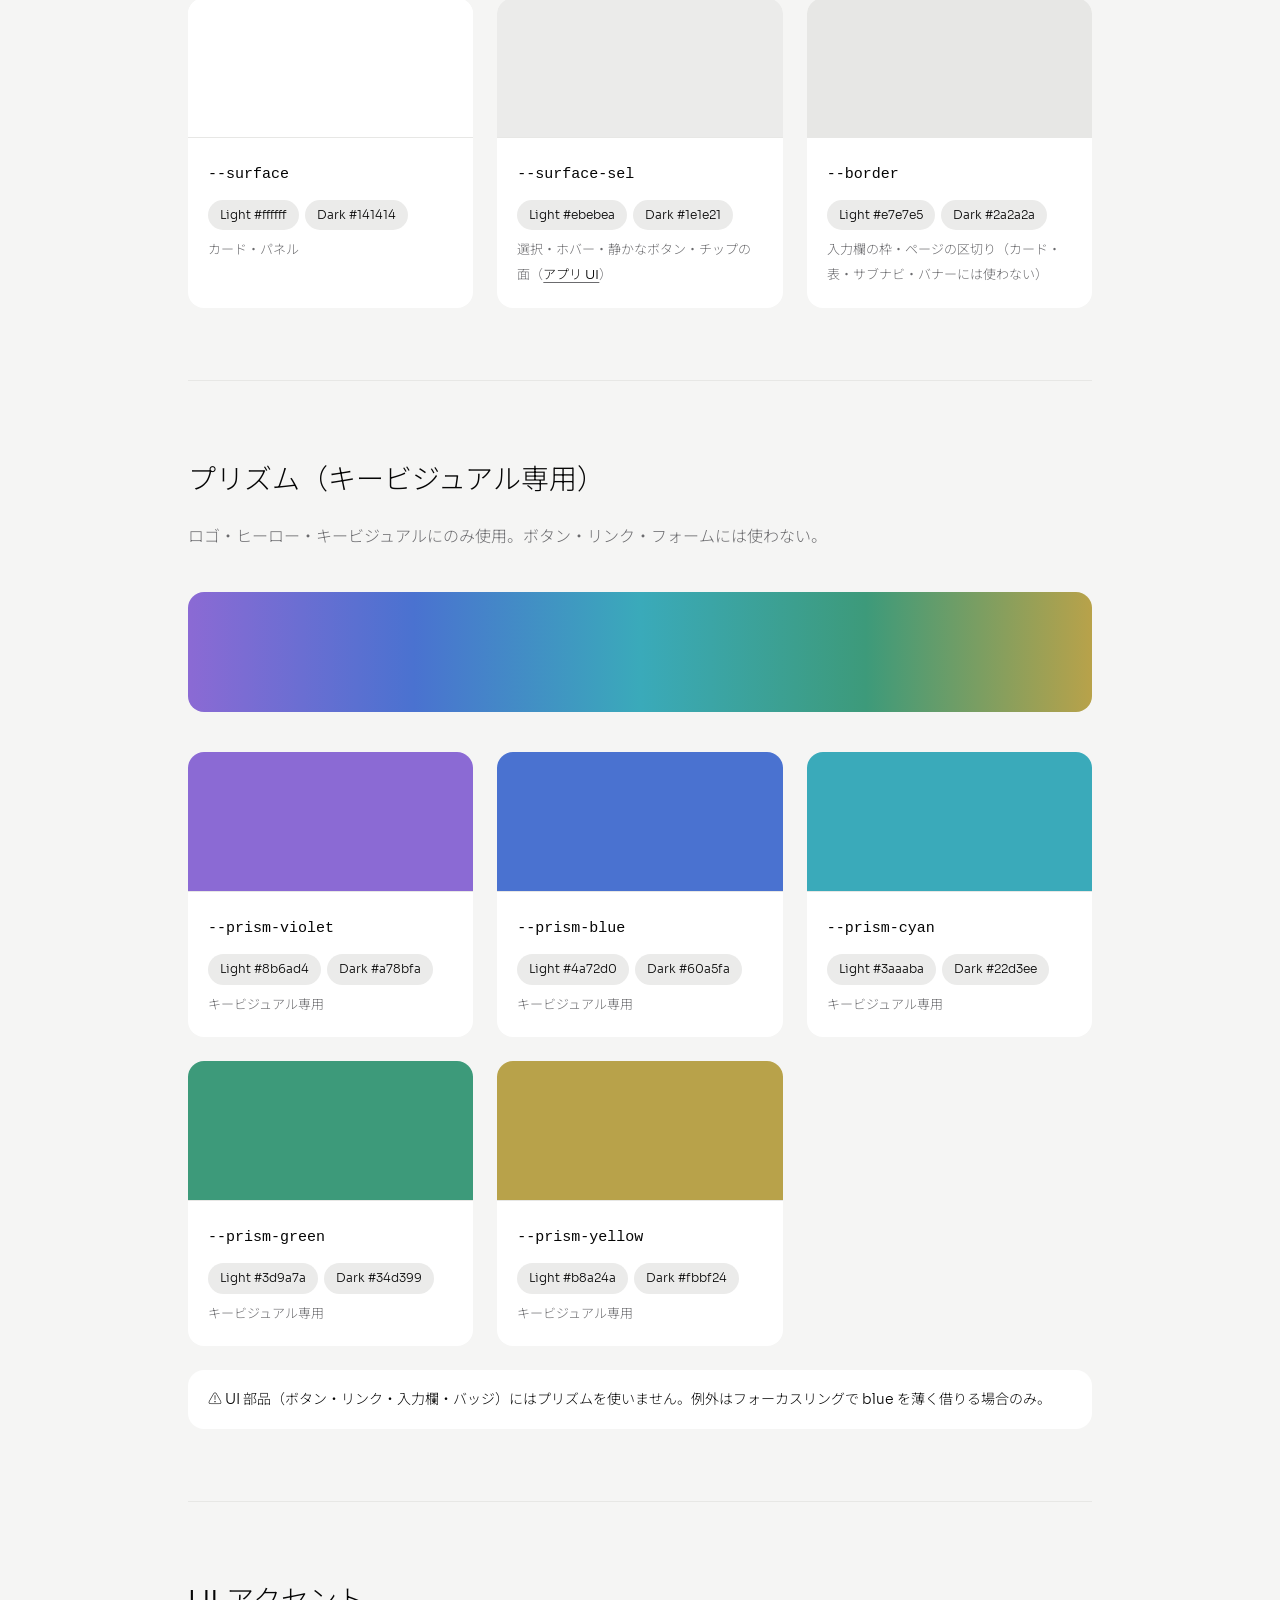
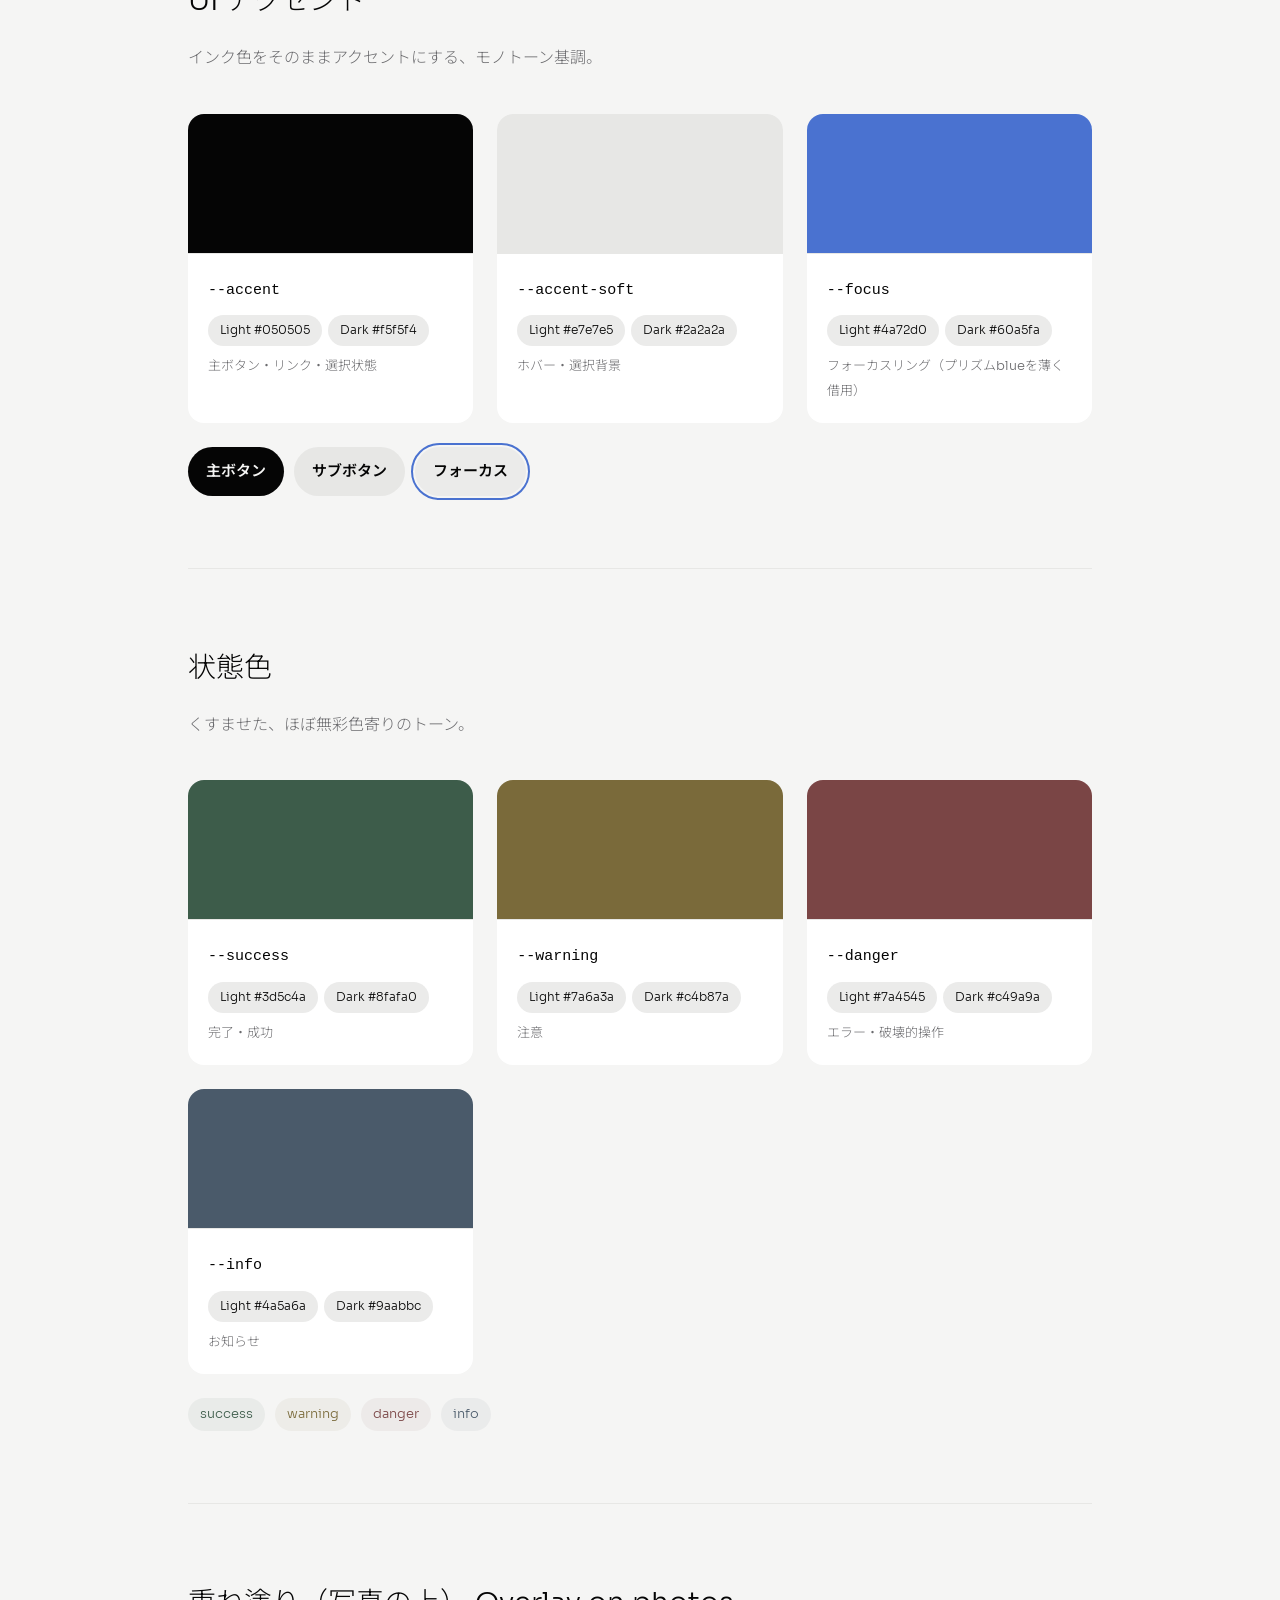
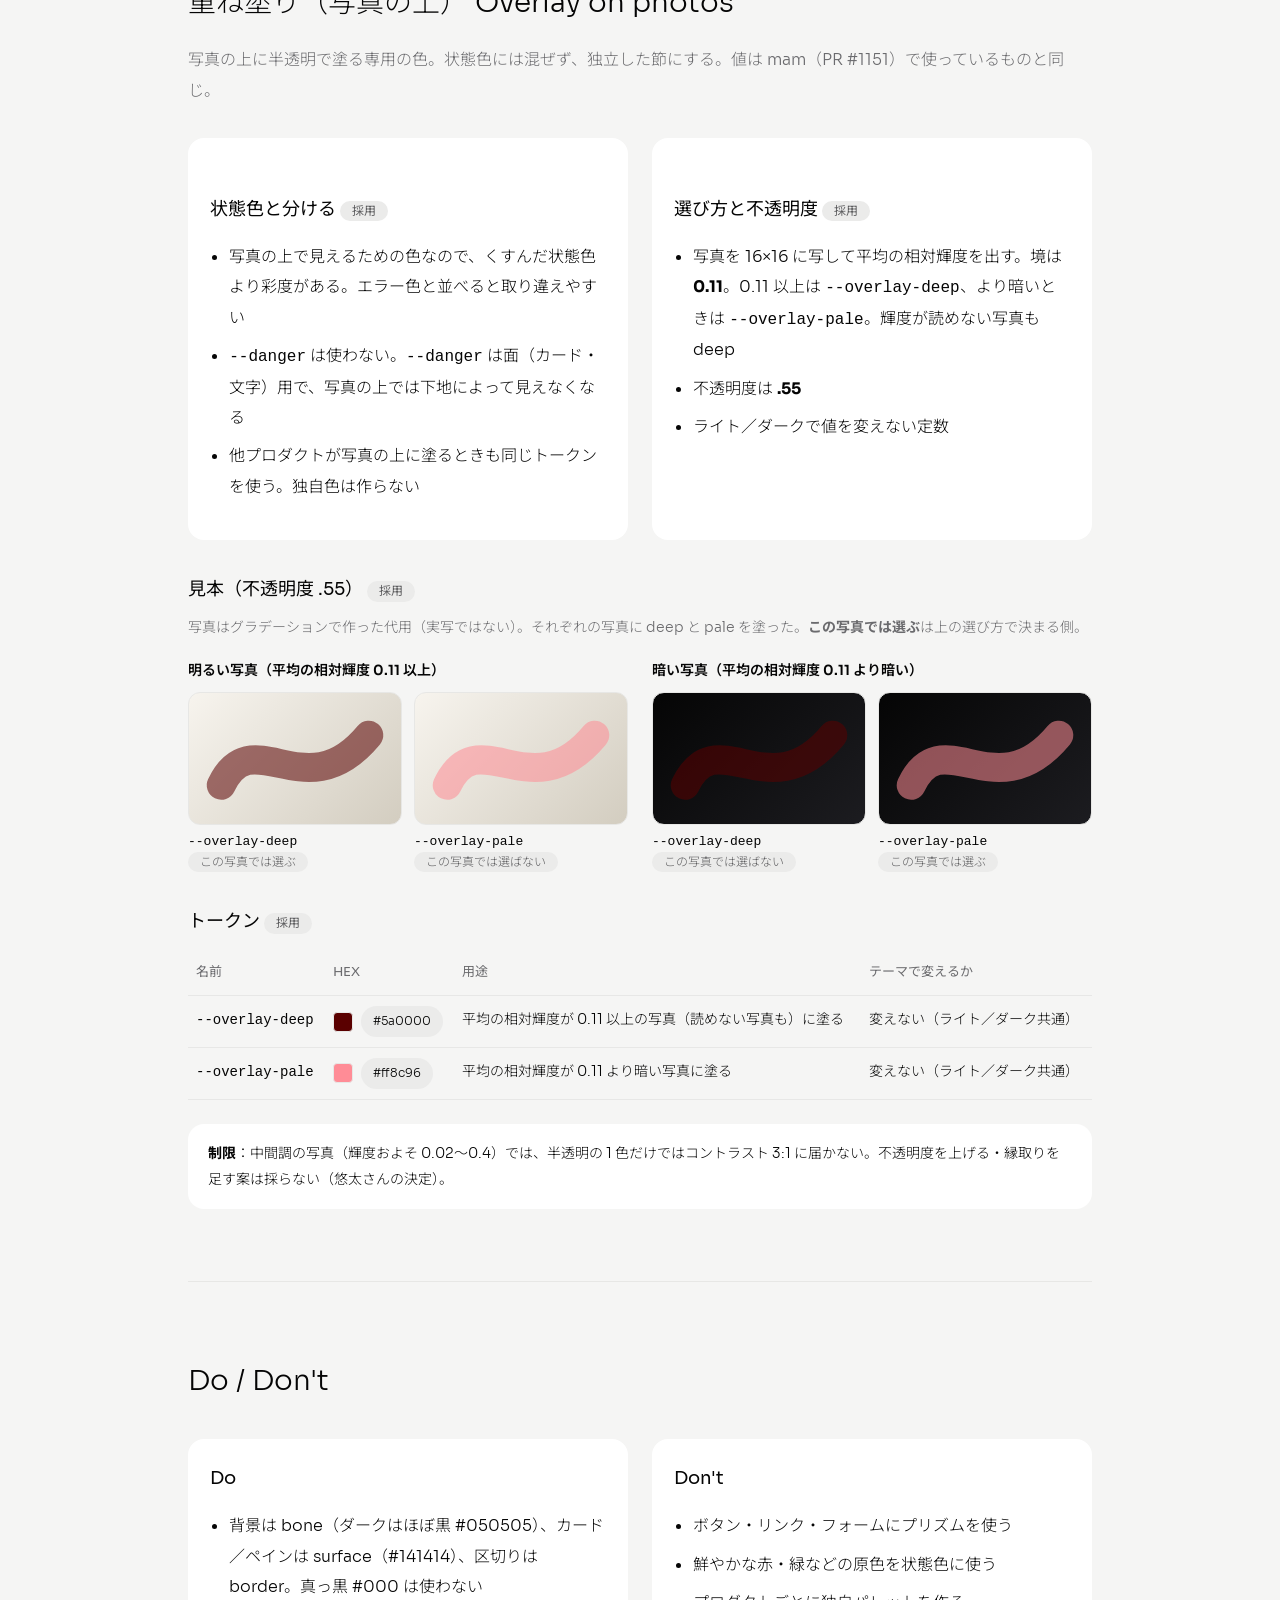
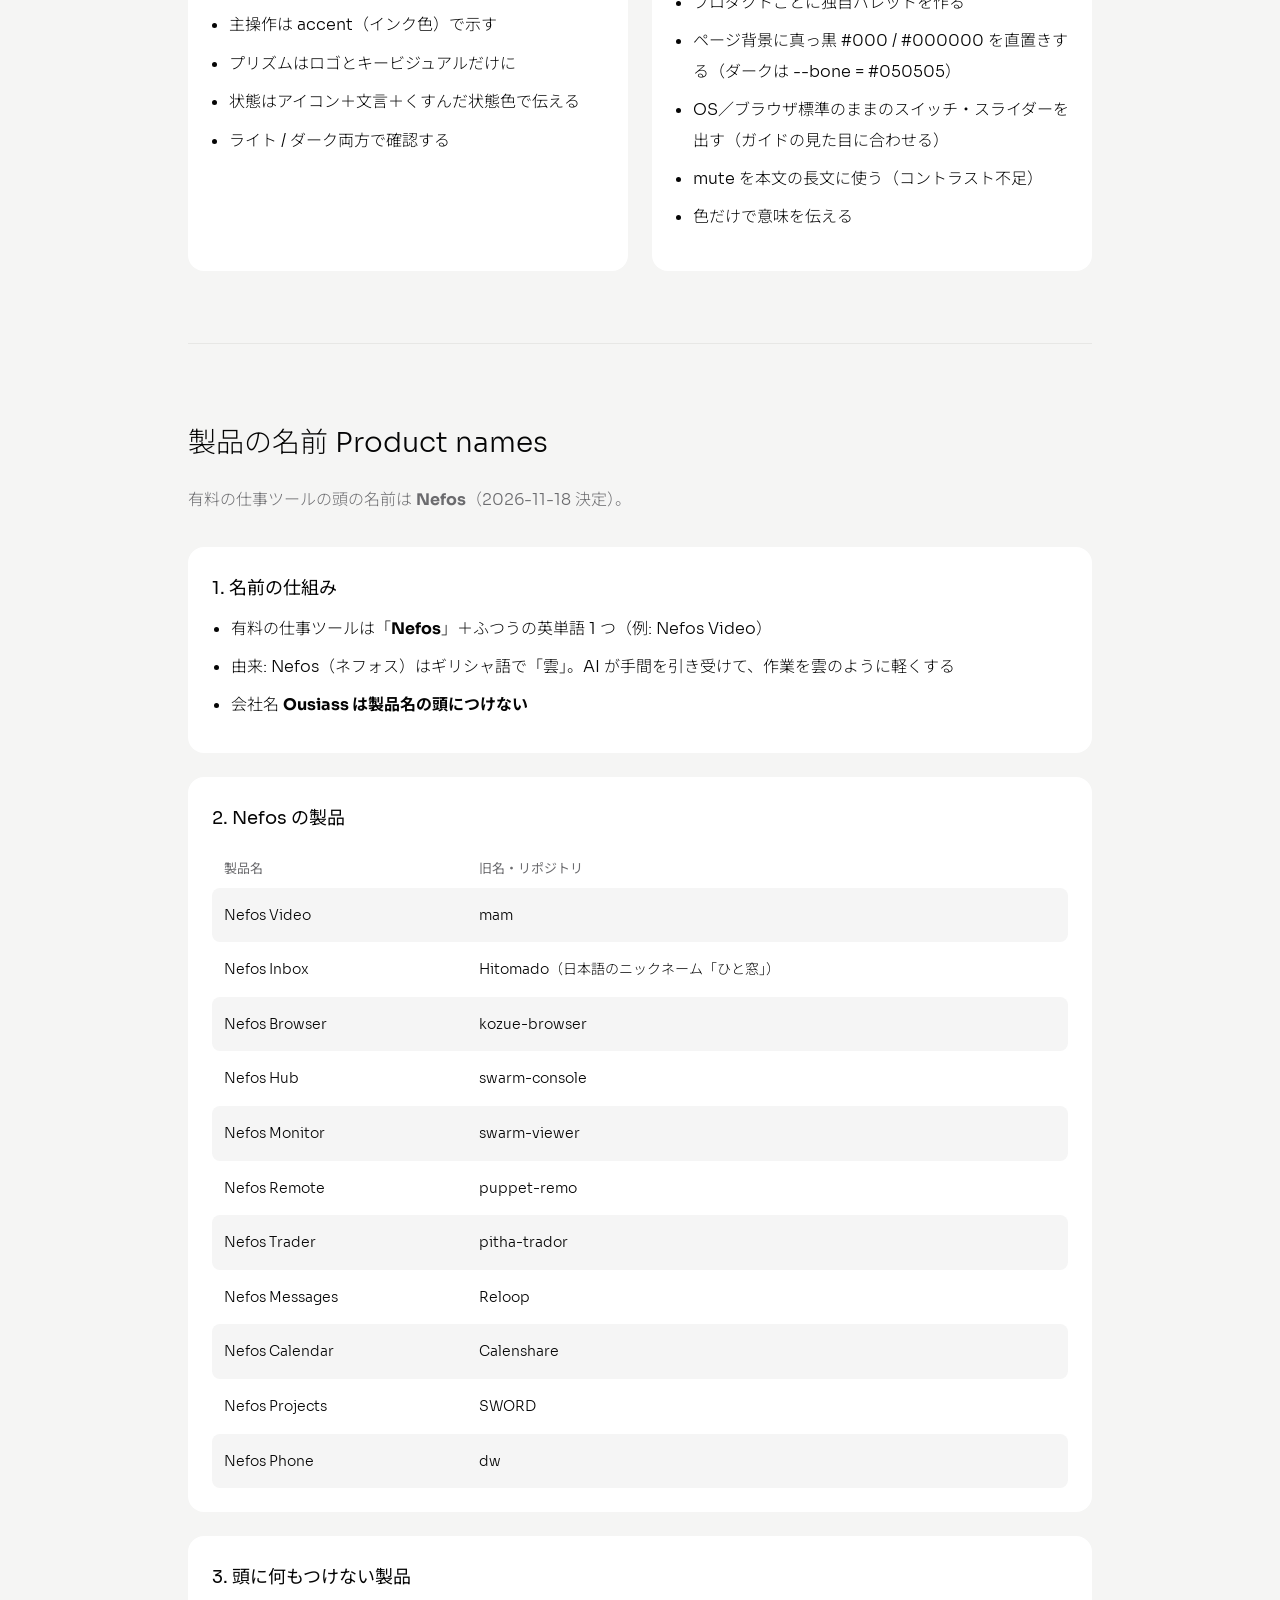
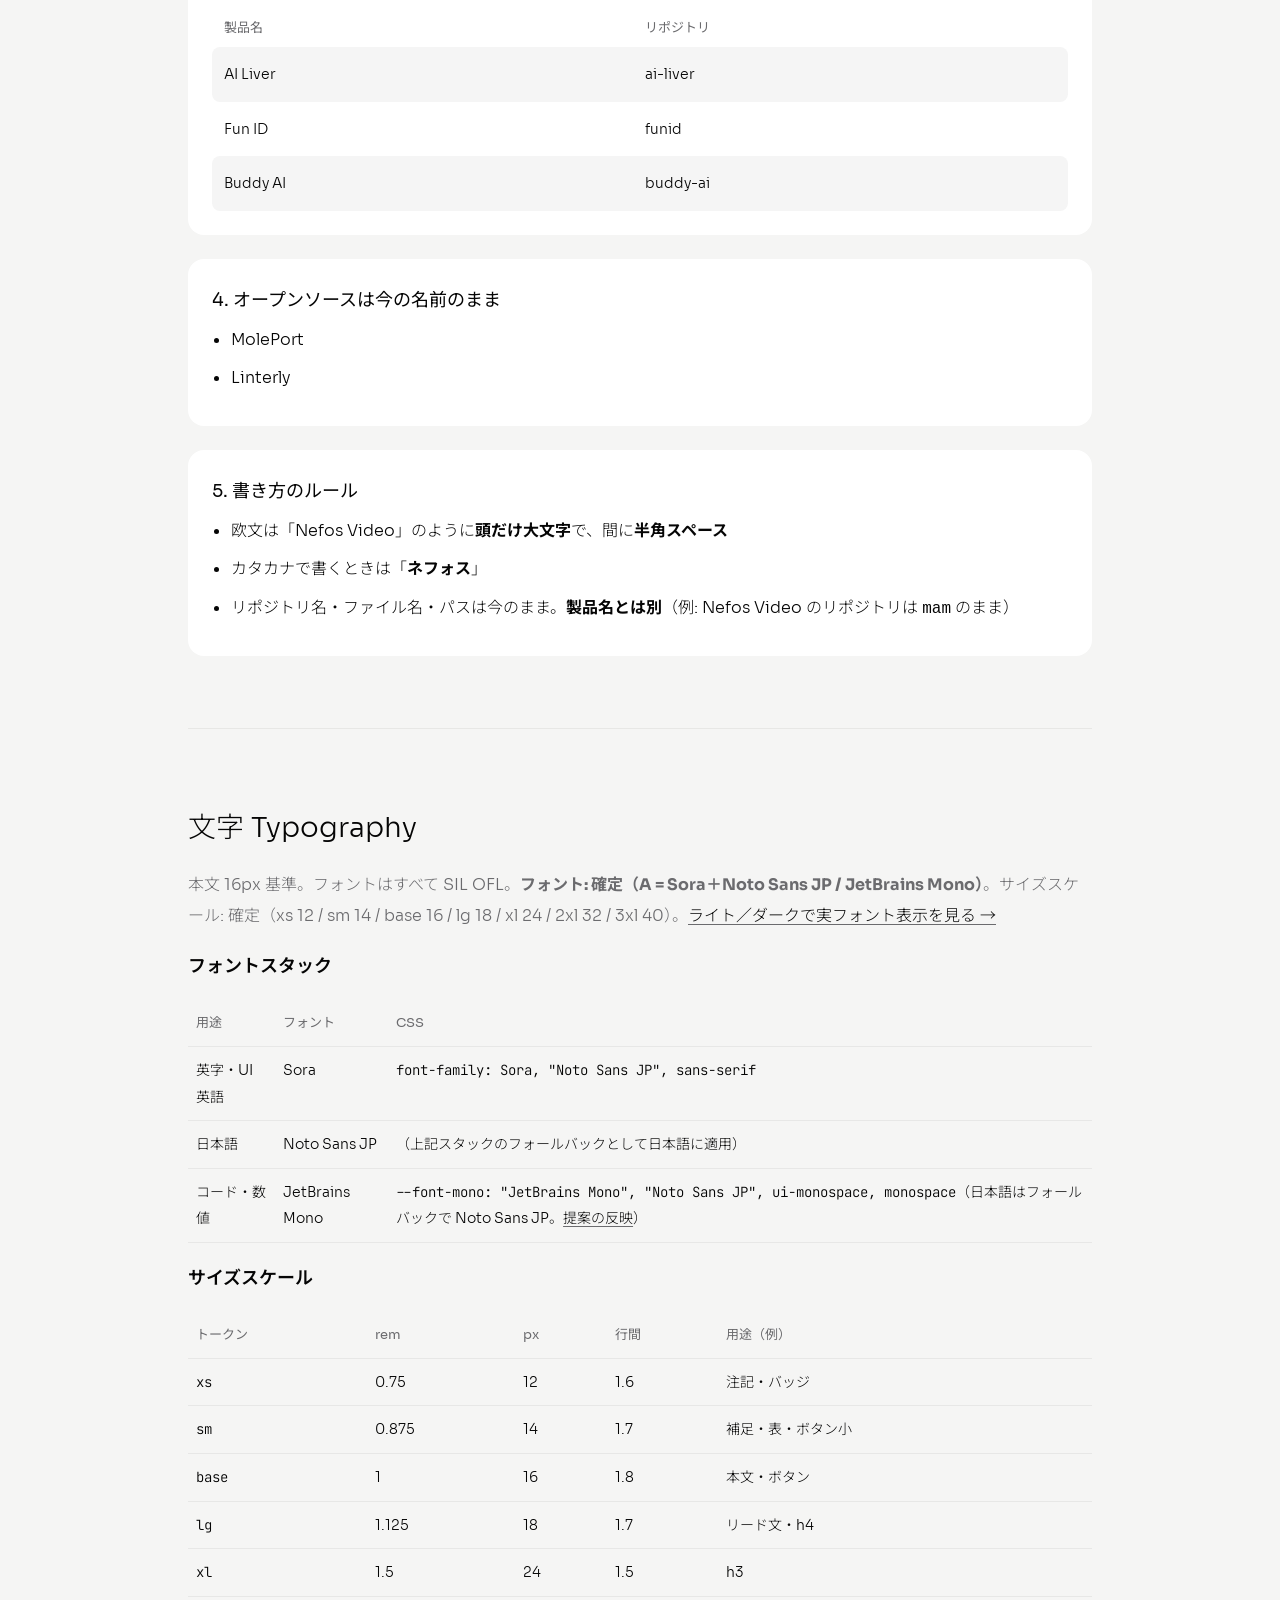
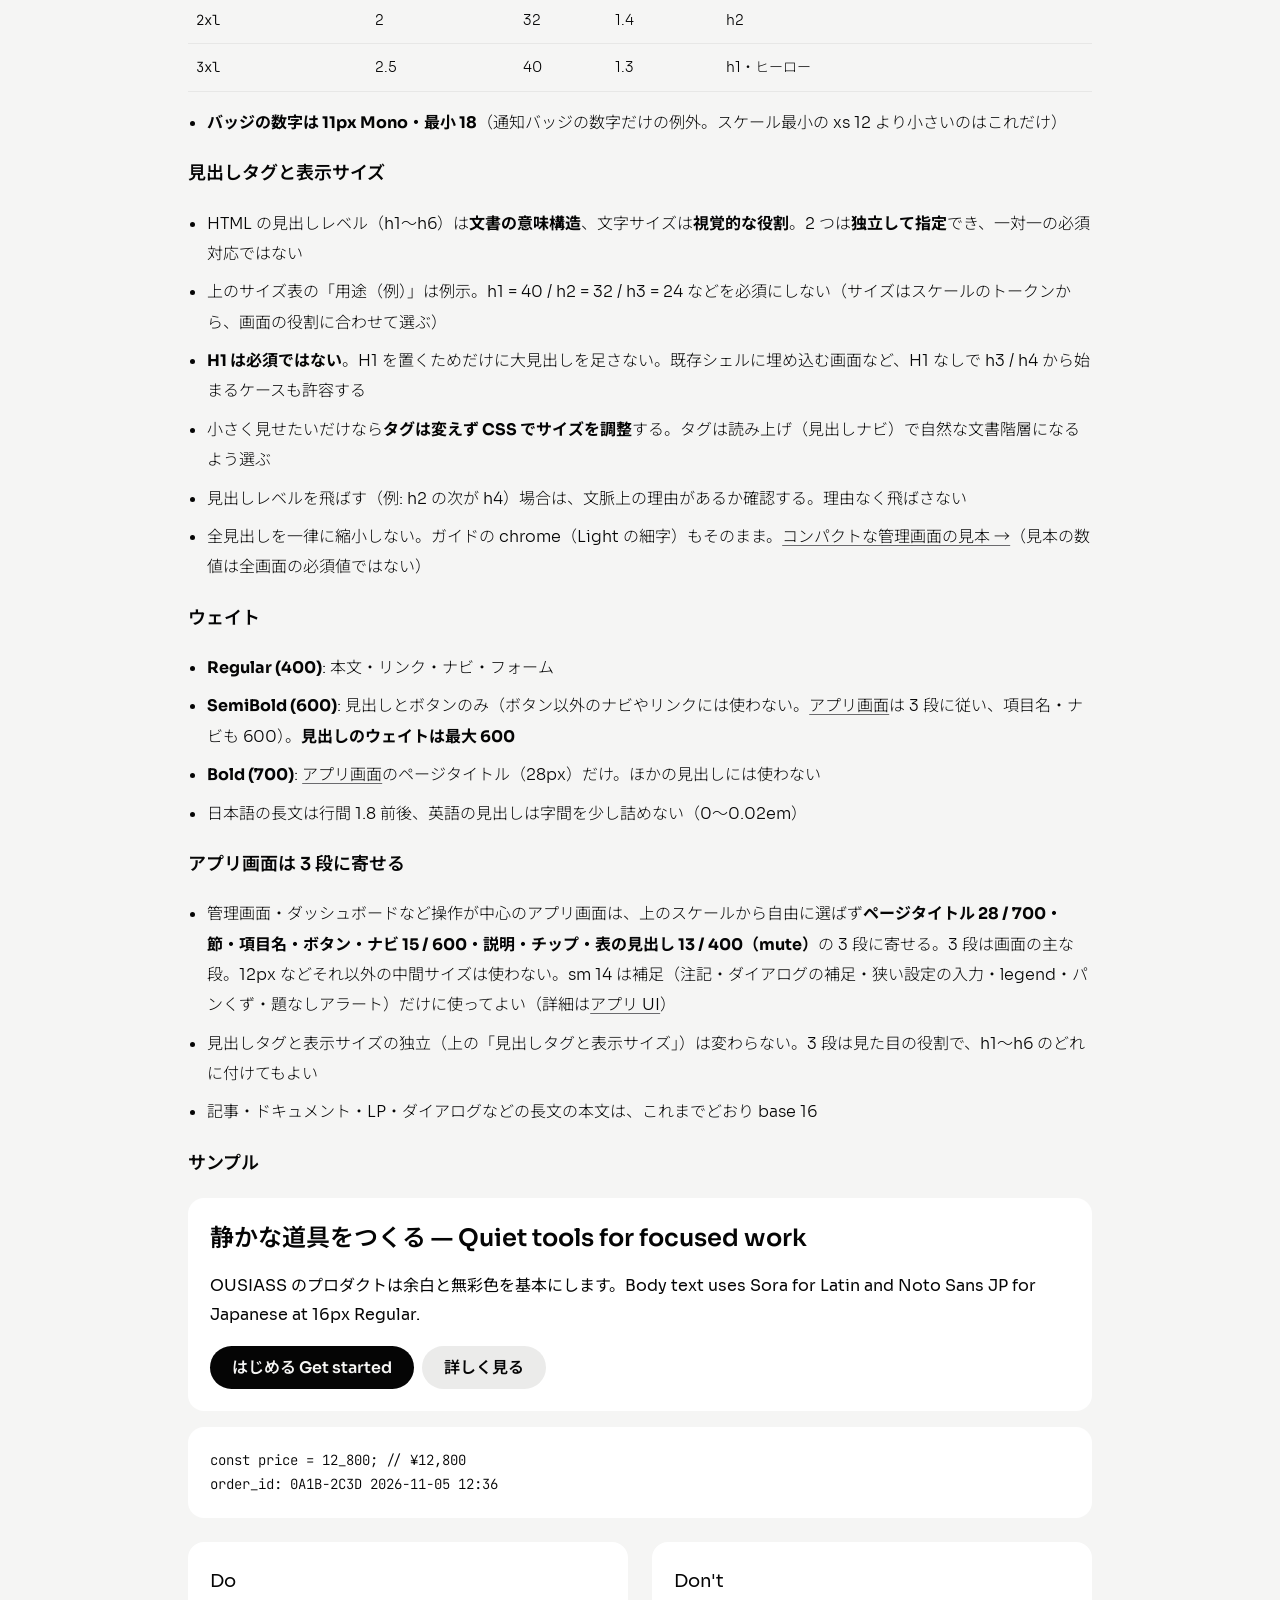
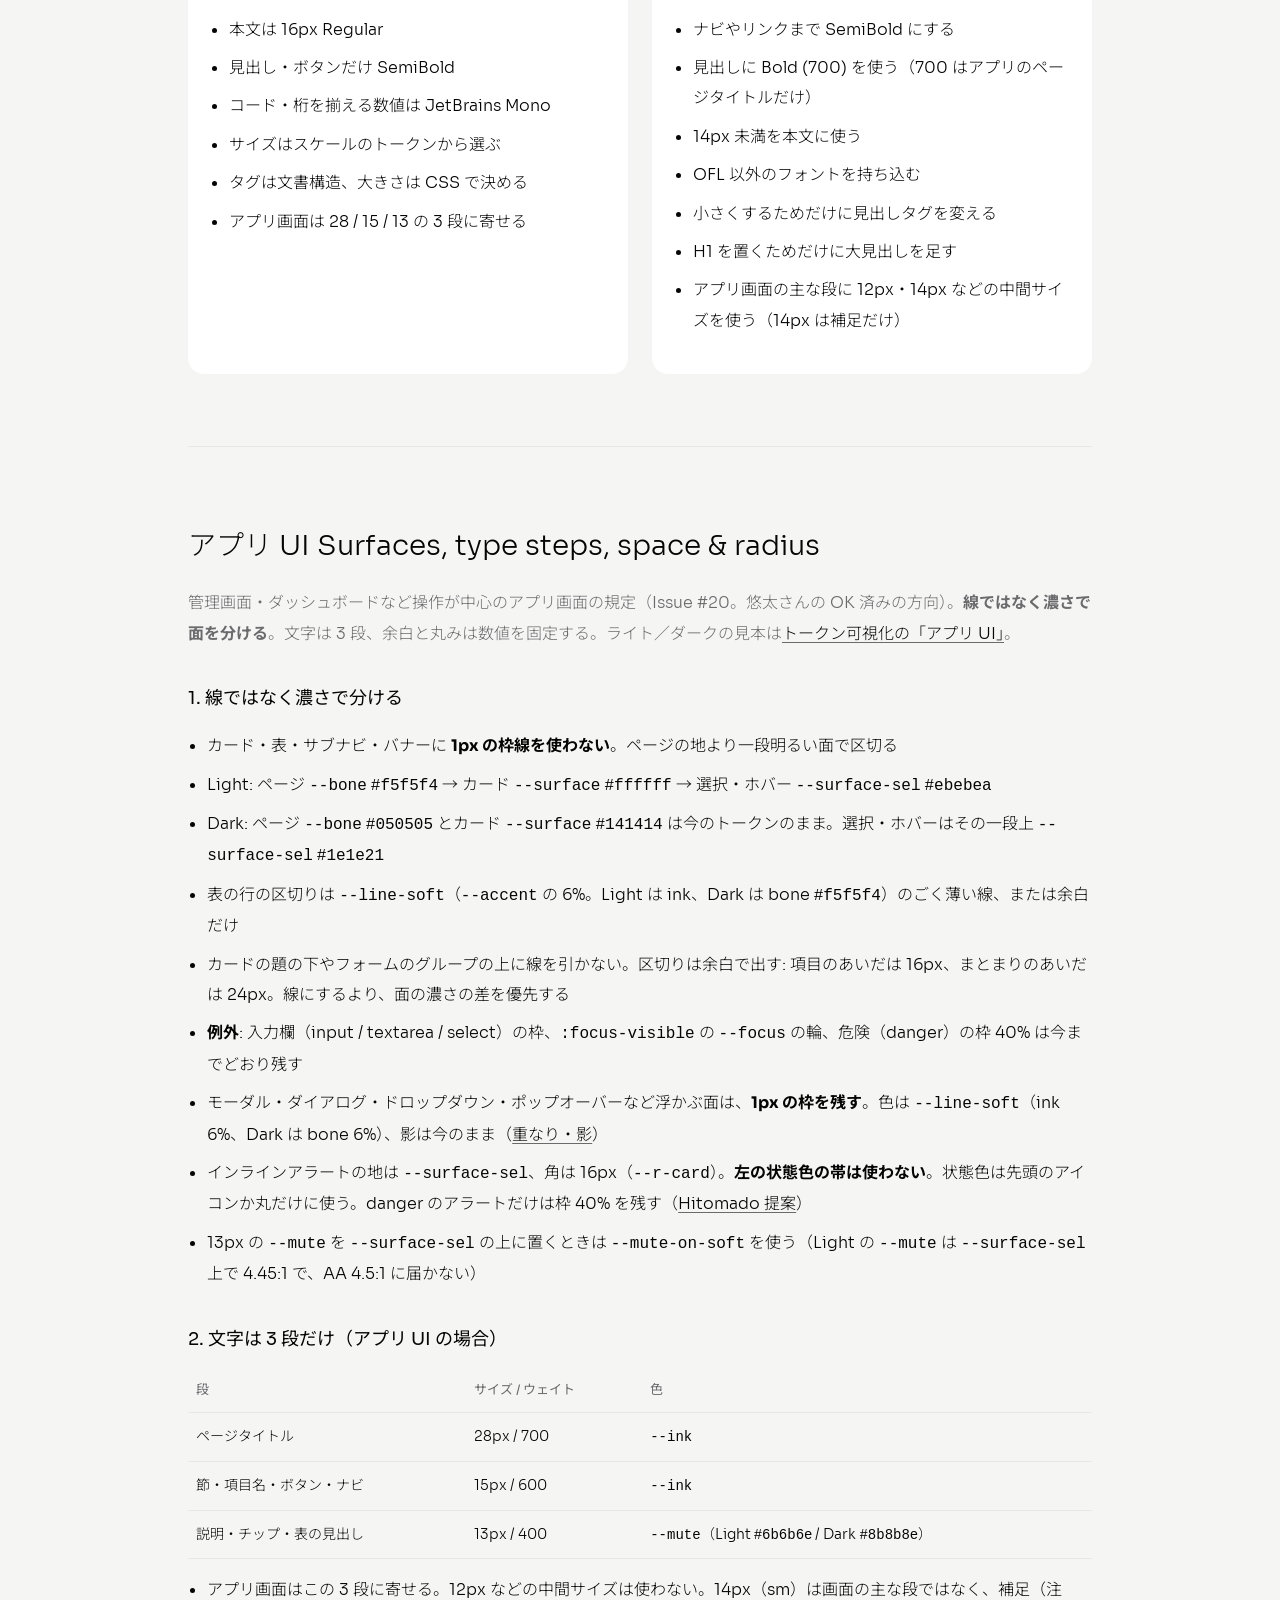
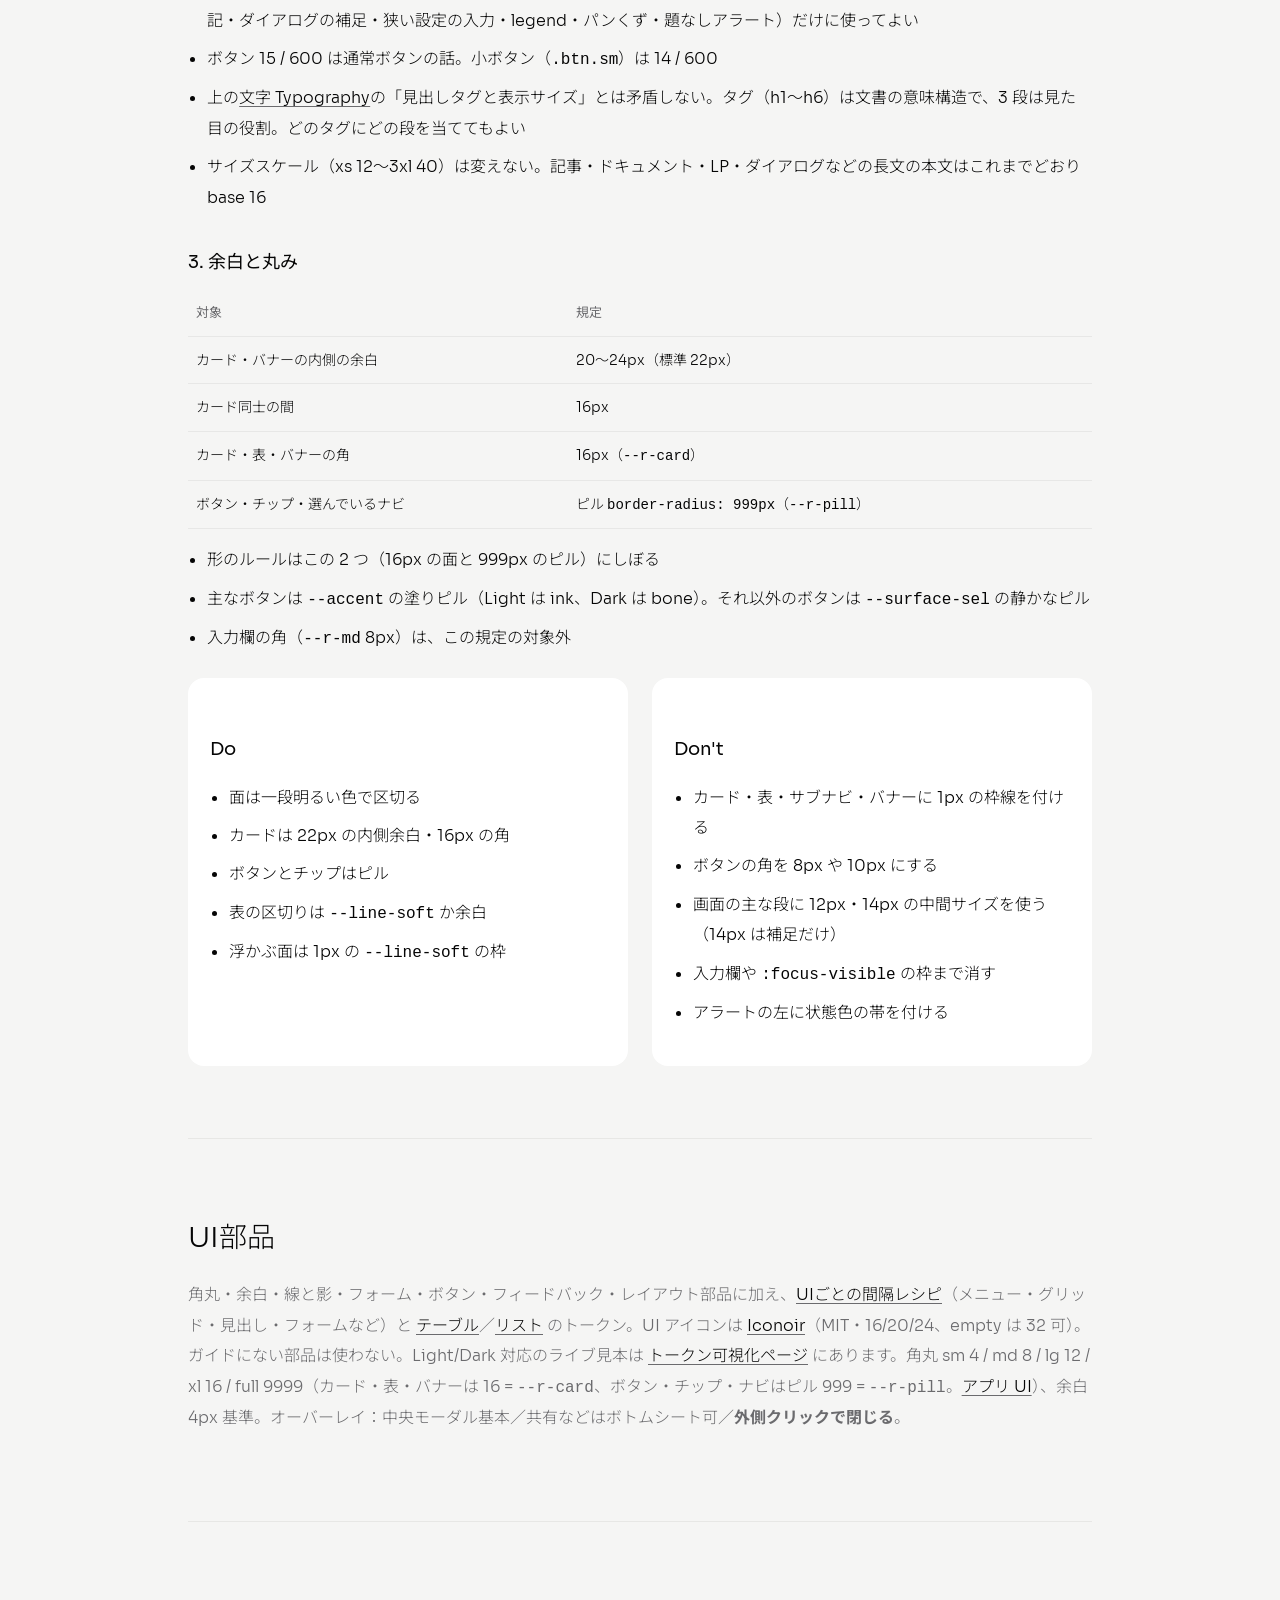
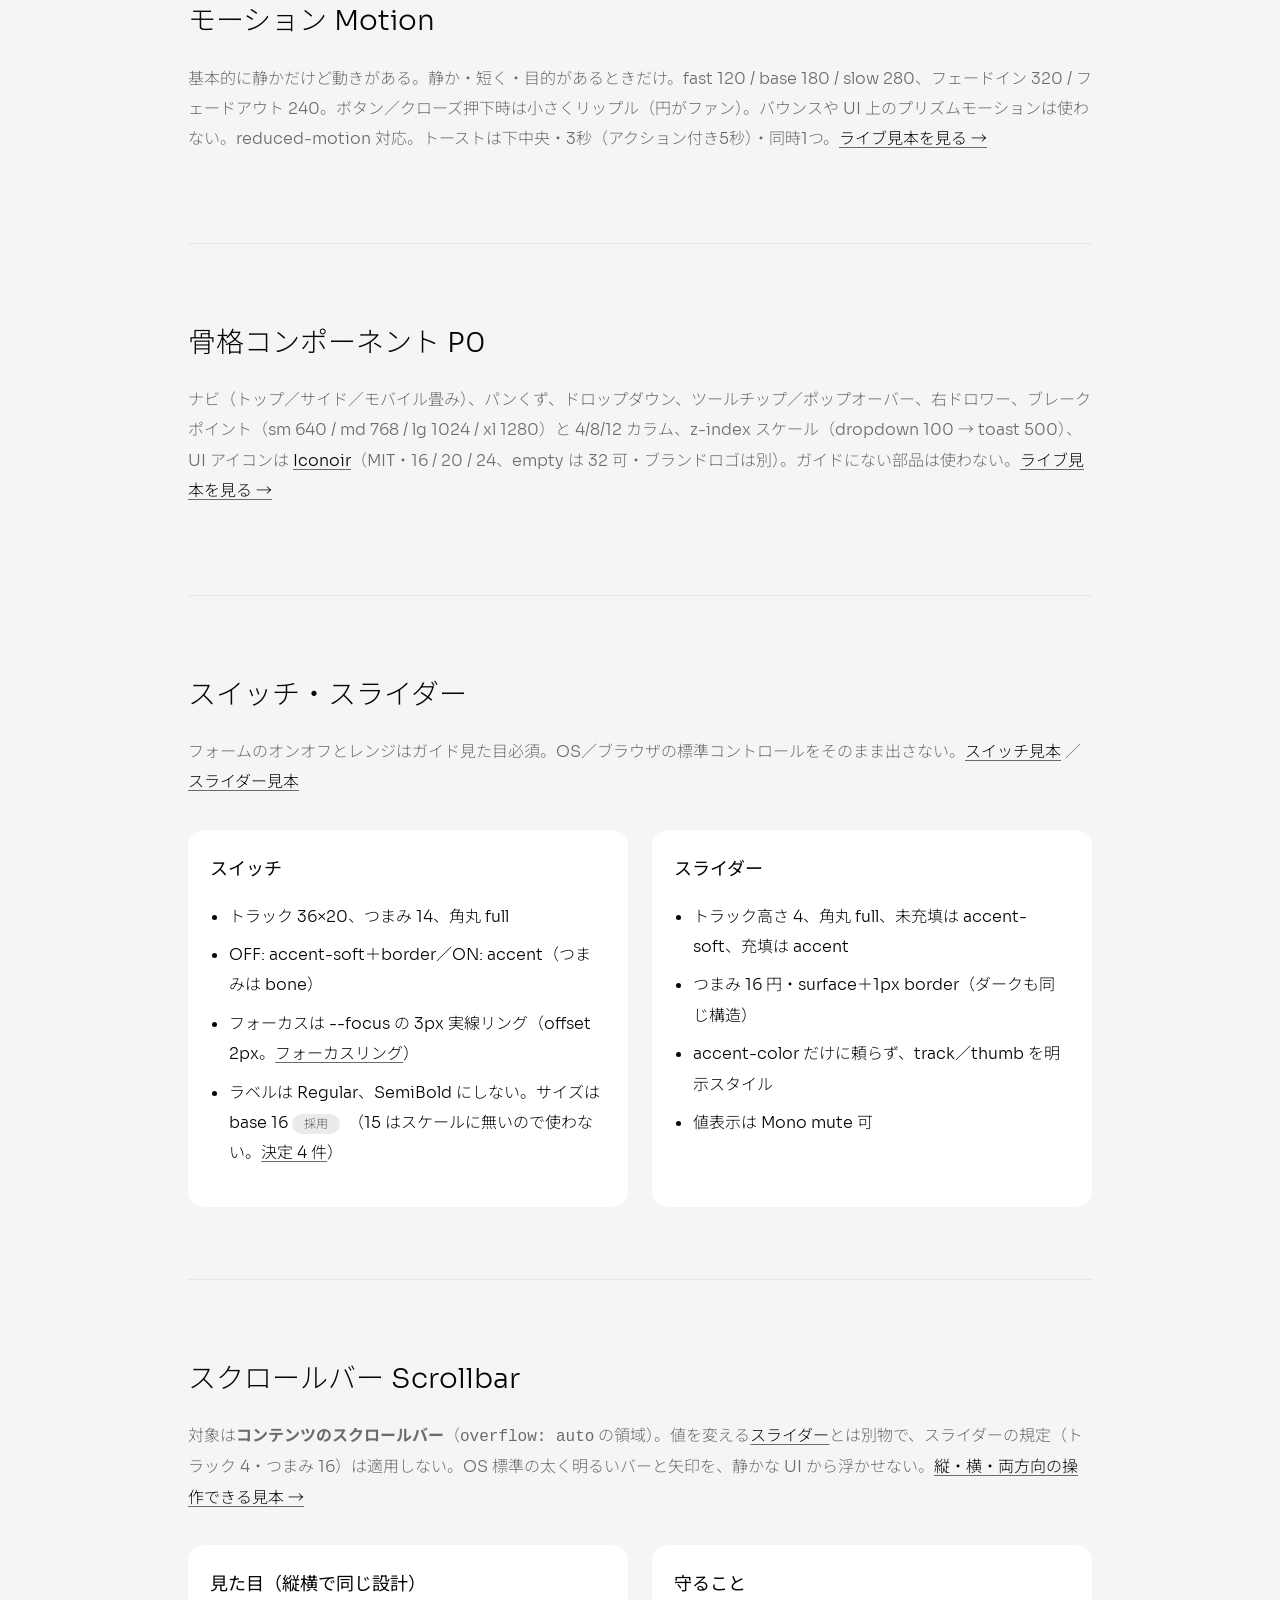
==== commit 1f37c4b5: "fix: #83 #84 #88 index.html の color-scheme・状態色チップのコントラスト・ジャンプ導線の順を直す - #83 :root に color-scheme:ligh" ====
--- a/index.html
+++ b/index.html
@@ -7,6 +7,7 @@
 :root{--ink:#050505;--bone:#f5f5f4;--mute:#6b6b6e;--surface:#ffffff;--surface-sel:#ebebea;--border:#e7e7e5;--accent:#050505;--accent-soft:#e7e7e5;--focus:#4a72d0;--success:#3d5c4a;--warning:#7a6a3a;--danger:#7a4545;--info:#4a5a6a;--prism:linear-gradient(90deg,#8b6ad4,#4a72d0,#3aaaba,#3d9a7a,#b8a24a)}
 [data-theme=dark]{--ink:#ffffff;--bone:#050505;--mute:#8b8b8e;--surface:#141414;--surface-sel:#1e1e21;--border:#2a2a2a;--accent:#f5f5f4;--accent-soft:#2a2a2a;--focus:#60a5fa;--success:#8fafa0;--warning:#c4b87a;--danger:#c49a9a;--info:#9aabbc;--prism:linear-gradient(90deg,#a78bfa,#60a5fa,#22d3ee,#34d399,#fbbf24)}
 :root,[data-theme]{--mute-on-soft:color-mix(in srgb,var(--mute) 85%,var(--ink));--line-soft:color-mix(in srgb,var(--accent) 6%,transparent);--font-mono:"JetBrains Mono","Noto Sans JP",ui-monospace,monospace;--overlay-deep:#5a0000;--overlay-pale:#ff8c96}
+:root{color-scheme:light}[data-theme=dark]{color-scheme:dark}
 *{box-sizing:border-box}body{margin:0;background:var(--bone);color:var(--ink);font:300 16px/1.9 Sora,"Noto Sans JP",sans-serif}
 a{color:var(--ink);text-decoration-color:var(--mute);text-underline-offset:3px}
 :focus-visible{outline:2px solid var(--focus);outline-offset:2px}
@@ -33,7 +34,7 @@
 .dd{display:grid;grid-template-columns:1fr 1fr;gap:24px;margin-top:32px}@media(max-width:640px){.dd{grid-template-columns:1fr}header{padding:56px 0 40px}}
 .dd>div{background:var(--surface);border-radius:16px;padding:22px}.dd h3{margin:0 0 8px;font-weight:400}
 .demo{display:flex;gap:10px;flex-wrap:wrap;margin-top:24px}.btn{border-radius:999px;padding:10px 18px;font-size:15px;font-weight:600;border:0;background:var(--surface-sel)}
-.st{display:flex;gap:10px;flex-wrap:wrap;margin-top:24px}.st span{font-size:13px;padding:4px 12px;border-radius:999px;background:color-mix(in srgb,currentColor 10%,transparent)}
+.st{display:flex;gap:10px;flex-wrap:wrap;margin-top:24px}.st span{font-size:13px;padding:4px 12px;border-radius:999px;background:color-mix(in srgb,currentColor 6%,transparent)}
 footer{padding:48px 0 80px;color:var(--mute);font-size:13px;border-top:1px solid var(--border)}
 #toast{position:fixed;bottom:24px;left:50%;transform:translate(-50%,8px);background:var(--ink);color:var(--bone);padding:0 18px;height:40px;display:inline-flex;align-items:center;justify-content:center;border-radius:999px;font:400 14px Sora,"Noto Sans JP",sans-serif;line-height:1;opacity:0;pointer-events:none;white-space:nowrap;max-width:min(92vw,420px);z-index:var(--z-toast,500);transition:opacity var(--motion-fade-out,240ms) var(--ease-in,ease-in),transform var(--motion-fade-out,240ms) var(--ease-in,ease-in)}
 #toast.on{opacity:1;transform:translate(-50%,0);pointer-events:auto;transition:opacity var(--motion-fade-in,320ms) var(--ease-out,ease-out),transform var(--motion-fade-in,320ms) var(--ease-out,ease-out)}
@@ -71,7 +72,7 @@
 <a class="skip" href="#main">本文へ移動</a>
 <div class="top"><span class="logo">OUSIASS<span class="badge">色・フォント・サイズ・UI確定</span></span><div class="seg" role="group" aria-label="テーマ" data-theme-control><button type="button" data-set-theme="light" aria-pressed="false"><svg viewBox="0 0 24 24" aria-hidden="true"><use href="#th-i-light"/></svg><span class="lb">ライト</span></button><button type="button" data-set-theme="dark" aria-pressed="false"><svg viewBox="0 0 24 24" aria-hidden="true"><use href="#th-i-dark"/></svg><span class="lb">ダーク</span></button><button type="button" data-set-theme="system" aria-pressed="false"><svg viewBox="0 0 24 24" aria-hidden="true"><use href="#th-i-system"/></svg><span class="lb">システム</span></button></div></div>
 <header><h1>UI カラーガイド</h1><p class="lead">Ousiass 全プロダクト共通のカラー・タイポ・サイズ・UI ガイド（確定）。HEX はクリックでコピーできます。</p><p class="lead" style="font-size:14px">スイッチ・ラジオの状態は推奨案（未確定）。ボタンの loading・スピナー・リップルの対象・テーマ切替（3 モード）・フォーカスの実線リング・<code>--z-popup</code> 401・Dark のモーダル影 40%・accent-soft 上の文字（<code>--ink</code> / <code>--mute-on-soft</code>）・ダイアログ本文 base 16・モーダルの閉じ方・ペイン型デスクトップアプリの例外・スイッチのラベル base 16・入力の文字サイズ（base 16 が基本、狭い設定ペインだけ sm 14 可、モバイルは必ず 16）・使えないメニュー項目の opacity <code>.4</code>・全幅バナーの即時の出入りは採用済み。<a href="#dialog">ダイアログ</a> ／ <a href="#pane-app">ペイン型アプリの例外</a> ／ <a href="#proposals">Hitomado 提案の反映（#283〜#287）</a></p></header>
-<nav class="jump" aria-label="ページ内の目次"><a href="#color">色</a><a href="#overlay">重ね塗り</a><a href="#product-names">製品の名前</a><a href="#typography">文字</a><a href="#app-ui">アプリ UI</a><a href="#ui-draft">UI部品</a><a href="#motion">モーション</a><a href="#controls">スイッチ・スライダー</a><a href="#scrollbar">スクロールバー</a><a href="#theme">テーマ切替</a><a href="#states">状態</a><a href="#focus">フォーカス</a><a href="#spinner">スピナー</a><a href="#layers">重なり・影</a><a href="#soft-ripple">accent-soft・リップル</a><a href="#a11y-modes">forced-colors・reduced-motion</a><a href="#dialog">ダイアログ</a><a href="#pane-app">ペイン型の例外</a><a href="#proposals">Hitomado 提案</a><a href="#settings-parts">設定画面のパーツ</a><a href="#p0">P0骨格</a><a href="#p1">P1部品</a><a href="#p2">P2上級</a><a href="#p3">P3メディア</a><a href="tokens-preview.html">トークン可視化 →</a></nav><main id="main"><section id="color"><h2>方針</h2><ul class="p"><li>全プロダクトで<strong>ひとつの共通パレット</strong>を使う</li><li><strong>ライト / ダーク</strong>の両方を必須とする</li><li>UI はほぼ無彩色。静かで余白の多い画面を基本にする</li><li>プリズム（violet→yellow）は<strong>ロゴ・キービジュアル専用</strong>のヒーローアクセント</li><li>状態色は彩度を落とした、ほぼ無彩色寄りの色にする</li></ul></section>
+<nav class="jump" aria-label="ページ内の目次"><a href="#color">色</a><a href="#overlay">重ね塗り</a><a href="#product-names">製品の名前</a><a href="#typography">文字</a><a href="#app-ui">アプリ UI</a><a href="#ui-draft">UI部品</a><a href="#motion">モーション</a><a href="#p0">P0骨格</a><a href="#controls">スイッチ・スライダー</a><a href="#scrollbar">スクロールバー</a><a href="#theme">テーマ切替</a><a href="#states">状態</a><a href="#focus">フォーカス</a><a href="#spinner">スピナー</a><a href="#layers">重なり・影</a><a href="#soft-ripple">accent-soft・リップル</a><a href="#a11y-modes">forced-colors・reduced-motion</a><a href="#dialog">ダイアログ</a><a href="#pane-app">ペイン型の例外</a><a href="#proposals">Hitomado 提案</a><a href="#settings-parts">設定画面のパーツ</a><a href="#p1">P1部品</a><a href="#p2">P2上級</a><a href="#p3">P3メディア</a><a href="tokens-preview.html">トークン可視化 →</a></nav><main id="main"><section id="color"><h2>方針</h2><ul class="p"><li>全プロダクトで<strong>ひとつの共通パレット</strong>を使う</li><li><strong>ライト / ダーク</strong>の両方を必須とする</li><li>UI はほぼ無彩色。静かで余白の多い画面を基本にする</li><li>プリズム（violet→yellow）は<strong>ロゴ・キービジュアル専用</strong>のヒーローアクセント</li><li>状態色は彩度を落とした、ほぼ無彩色寄りの色にする</li></ul></section>
 <section><h2>コアトークン</h2><p class="sub">ロゴキット FINAL w1+x2a と ousiass.com に準拠。</p><div class="grid"><div class="sw"><div class="chip" style="--l:#050505;--d:#ffffff"></div><div class="meta"><code class="tok">--ink</code>
 <div class="hex"><button data-hex="#050505">Light #050505</button><button data-hex="#ffffff">Dark #ffffff</button></div><p>文字・ロゴ・主要アイコン</p></div></div><div class="sw"><div class="chip" style="--l:#f5f5f4;--d:#050505"></div><div class="meta"><code class="tok">--bone</code>
 <div class="hex"><button data-hex="#f5f5f4">Light #f5f5f4</button><button data-hex="#050505">Dark #050505</button></div><p>ページ背景（ダークはほぼ黒。真っ黒 #000 禁止）</p></div></div><div class="sw"><div class="chip" style="--l:#6b6b6e;--d:#8b8b8e"></div><div class="meta"><code class="tok">--mute</code>
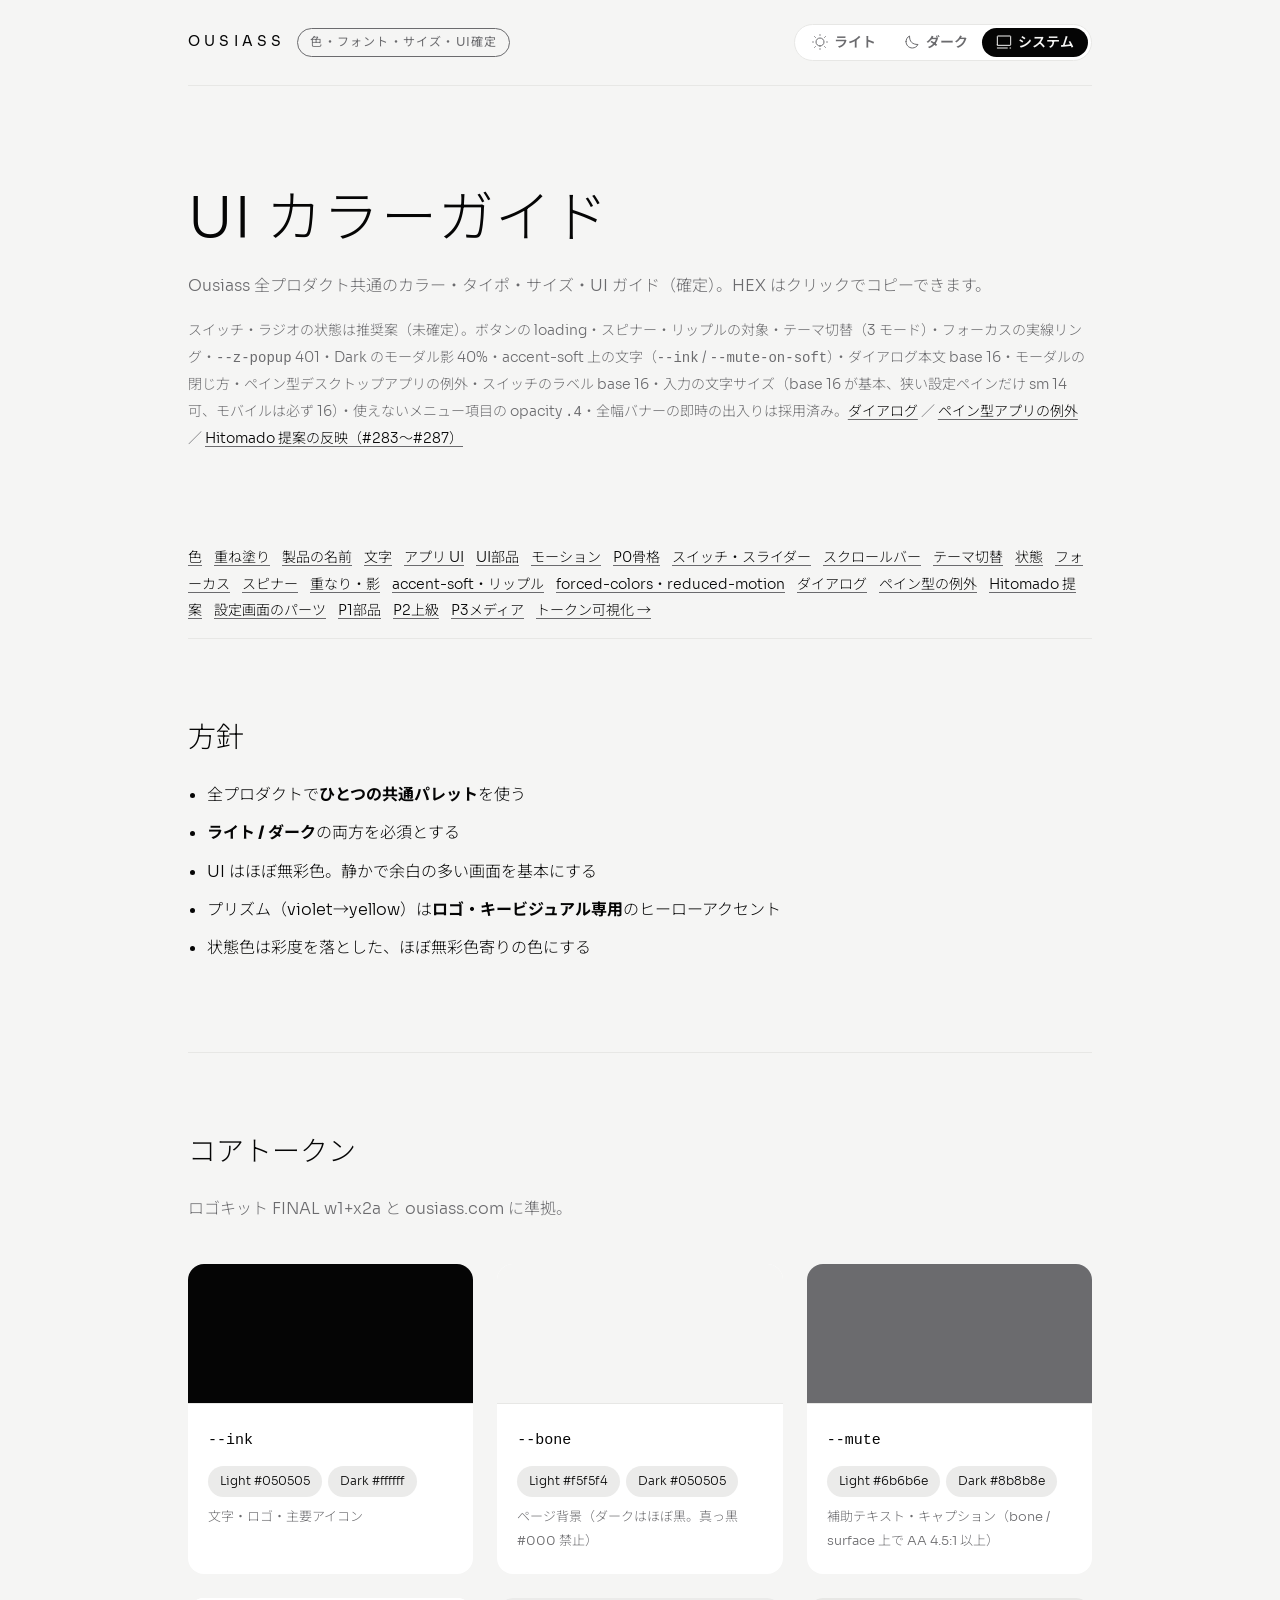
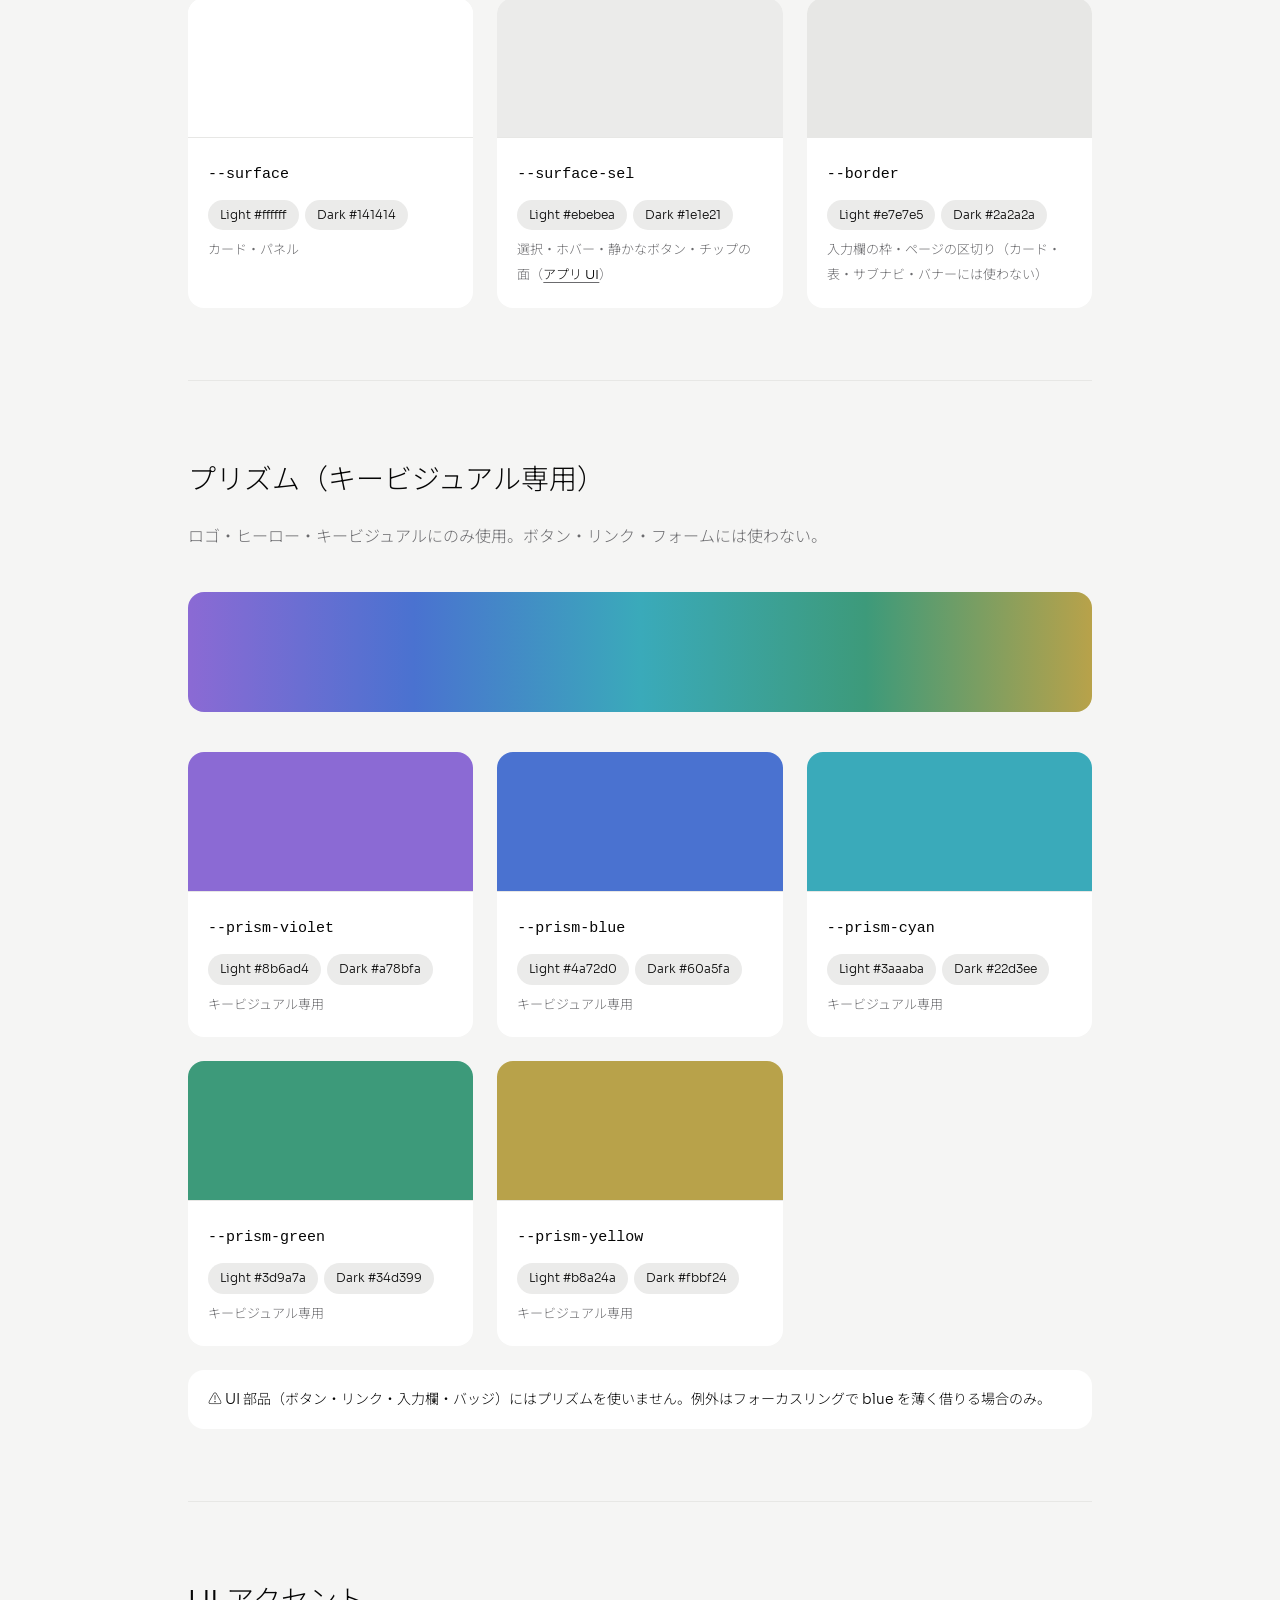
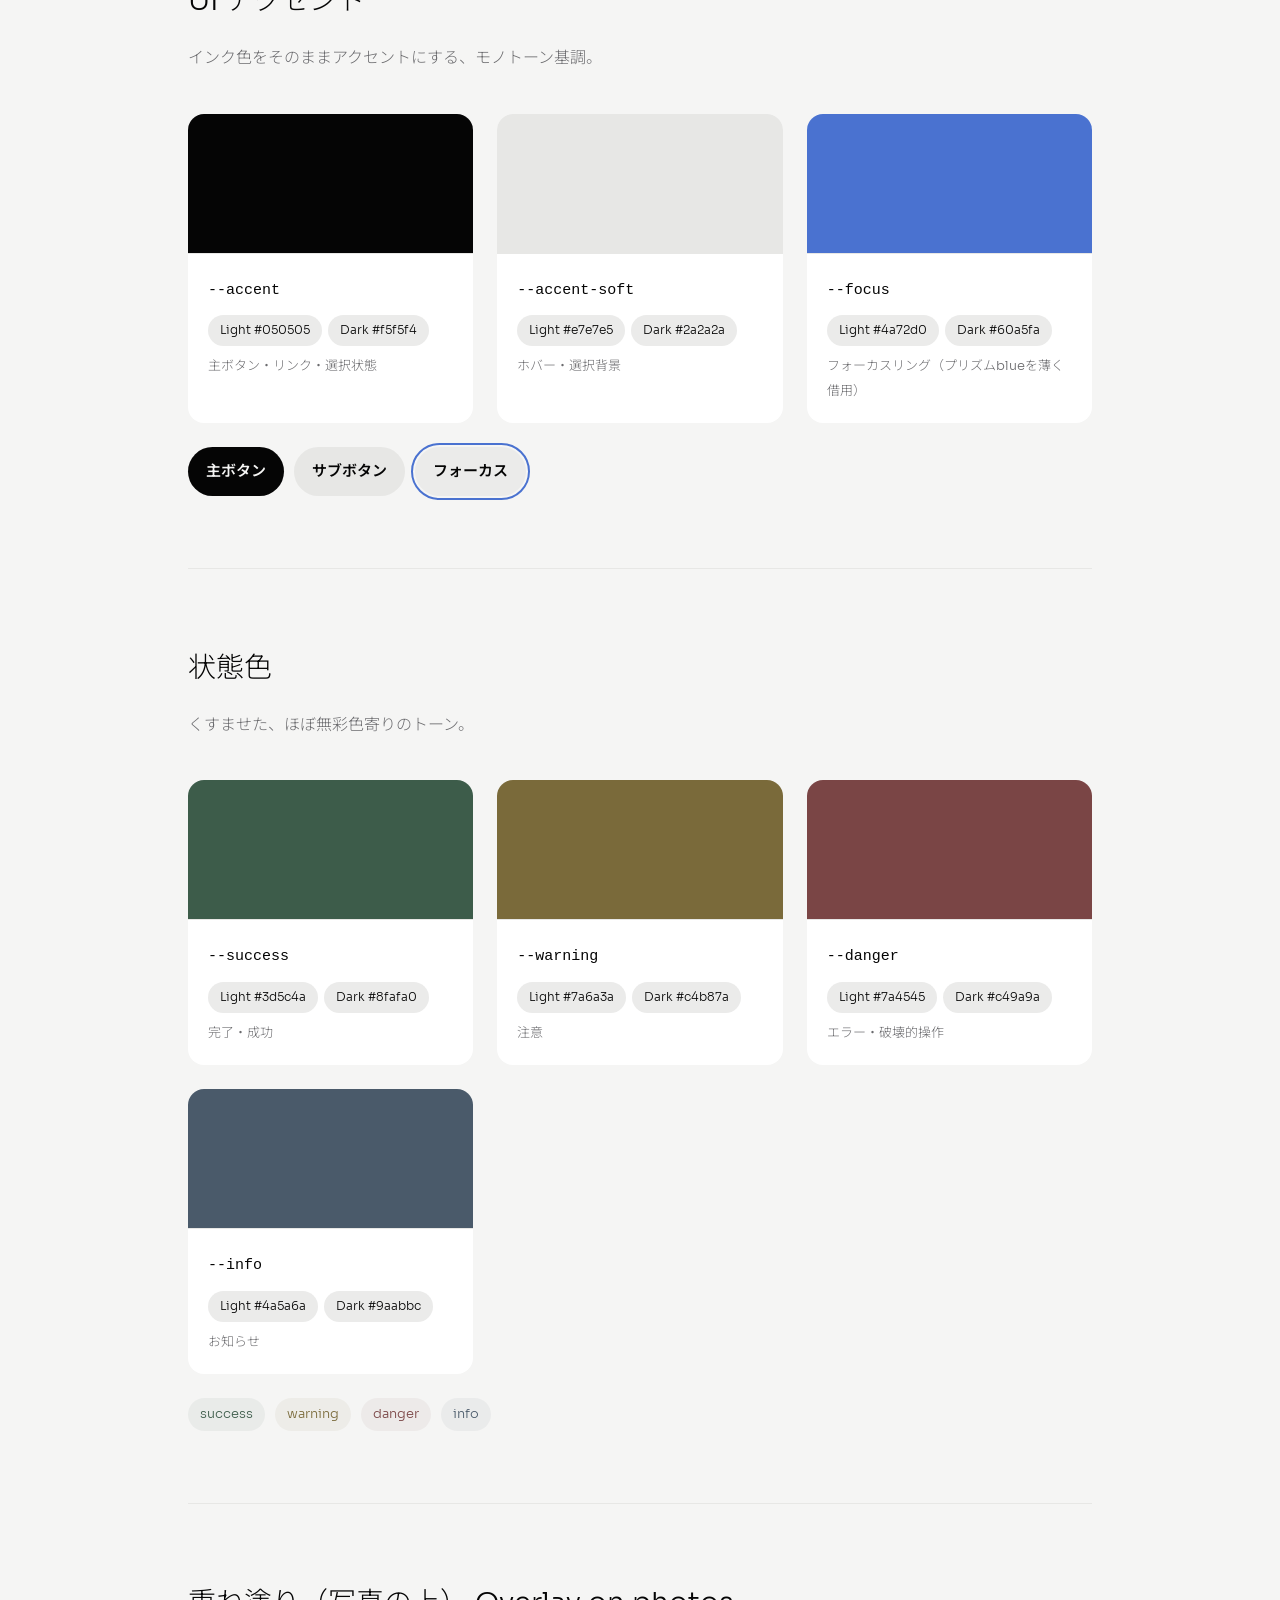
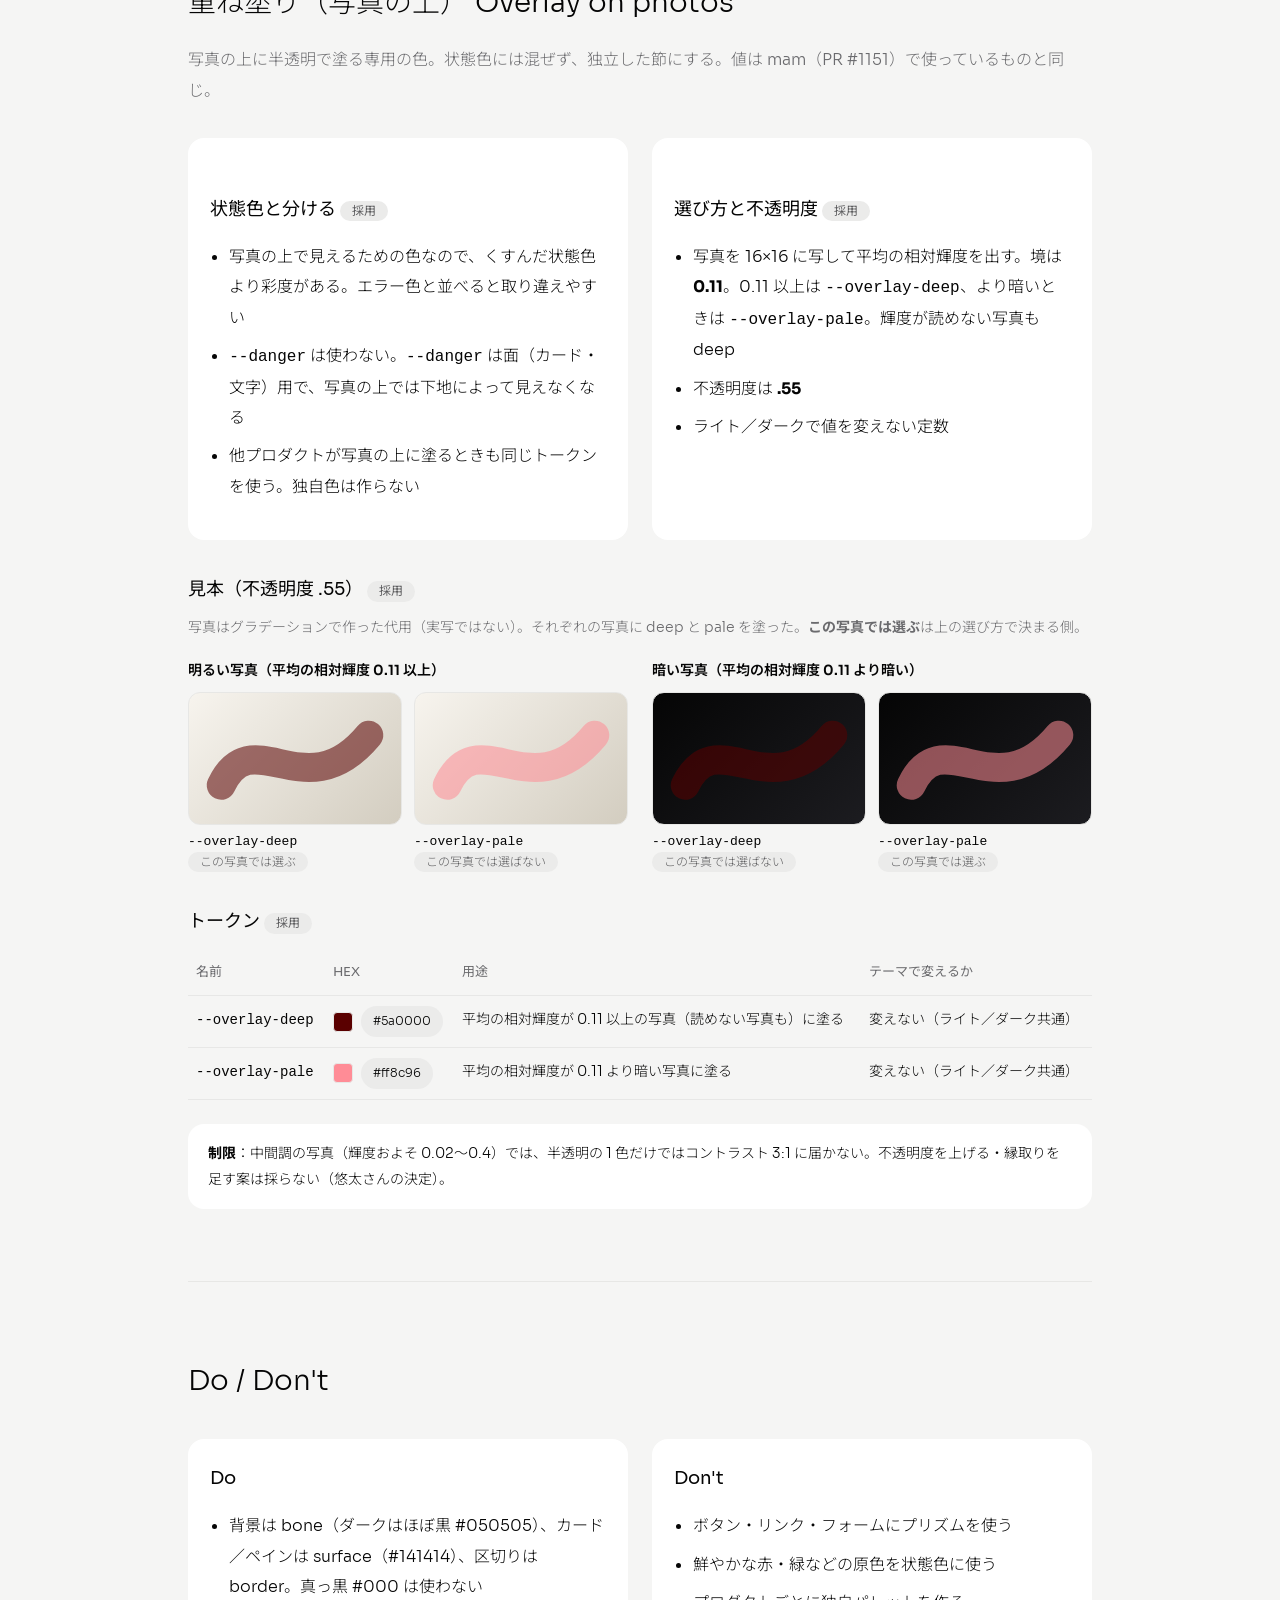
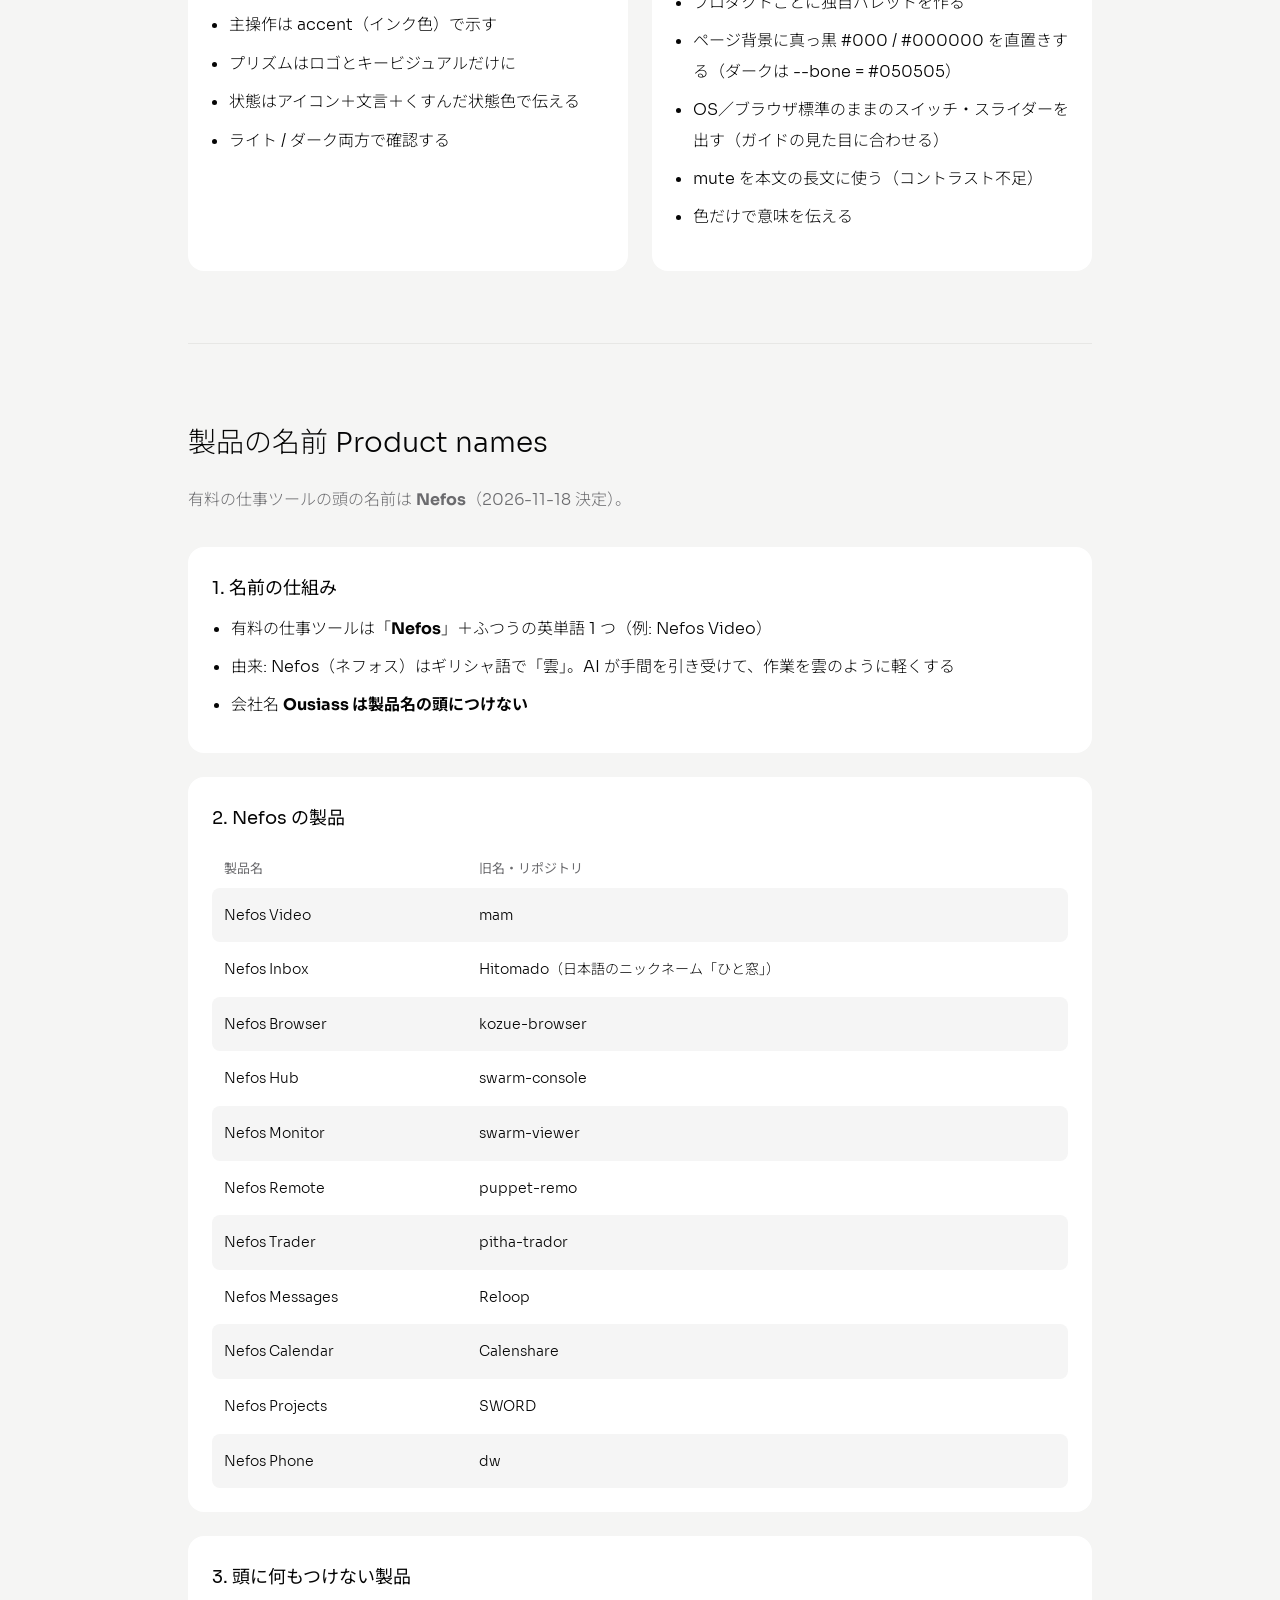
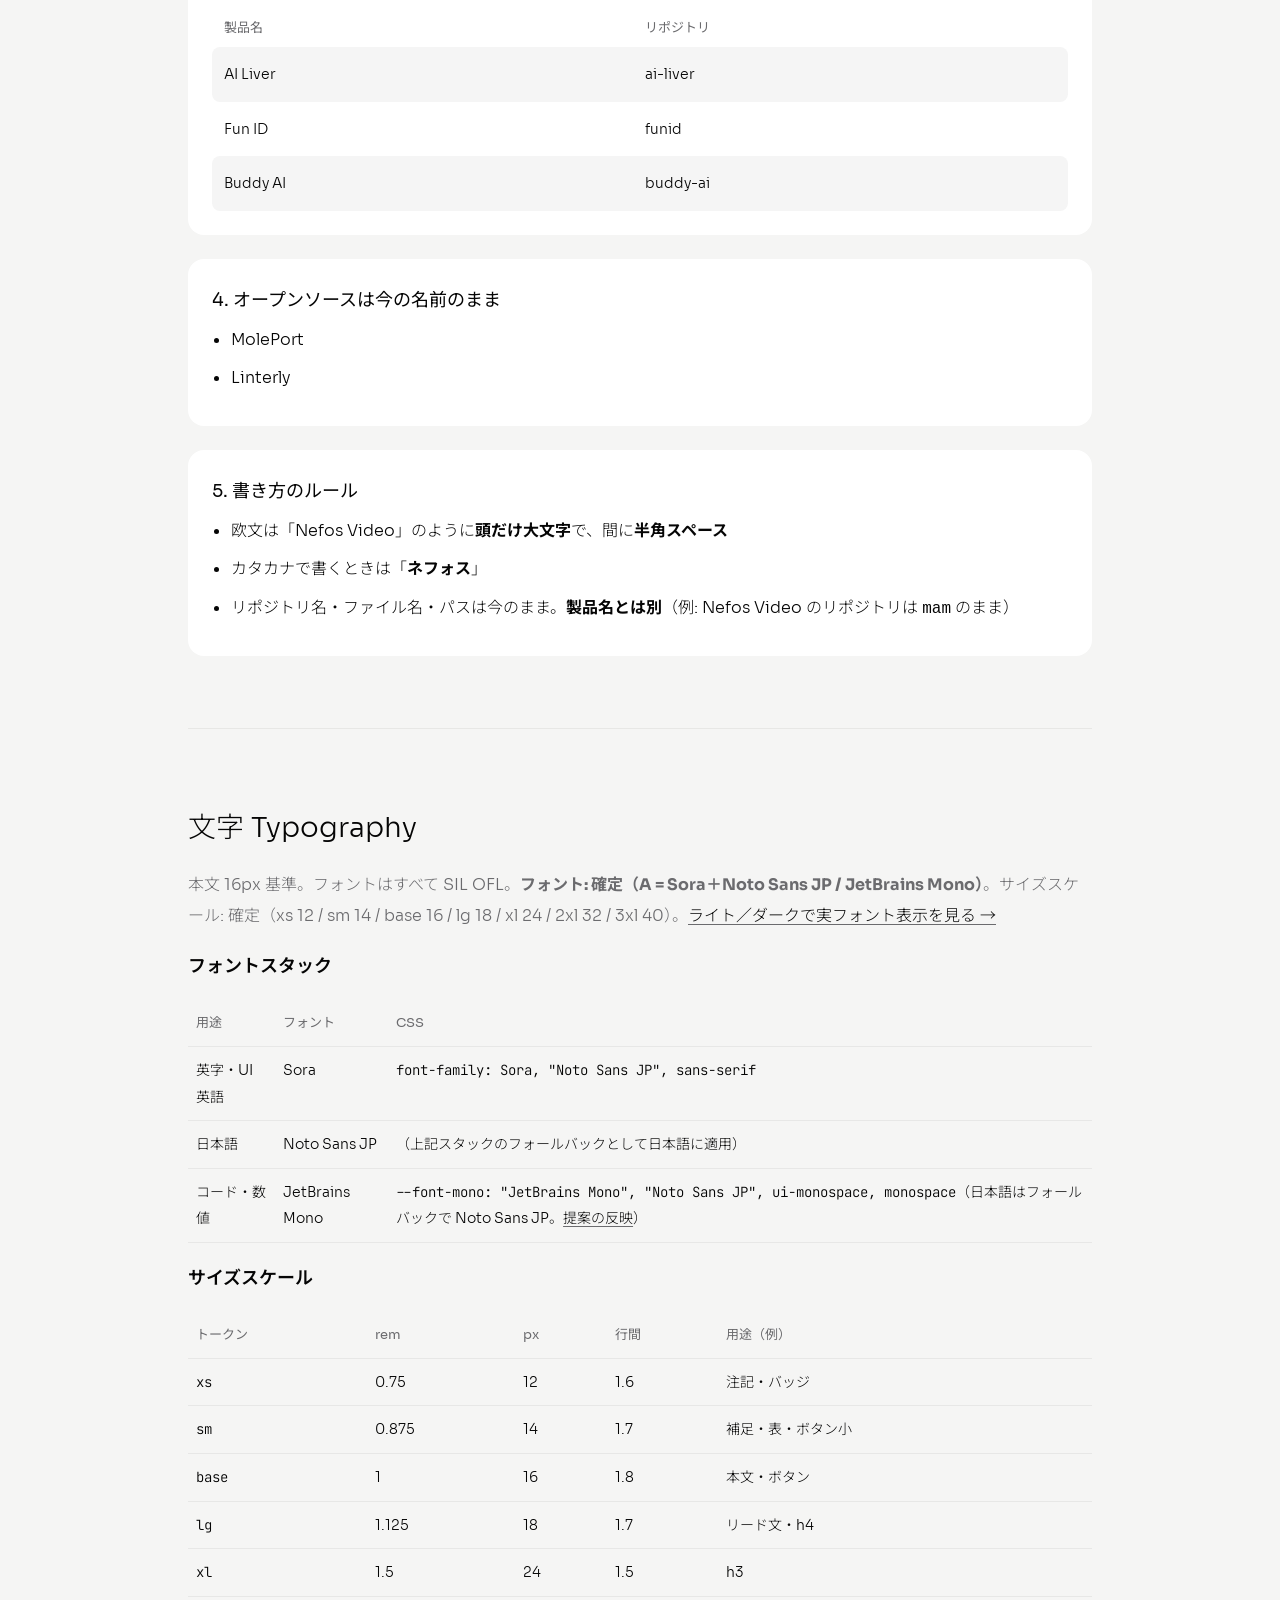
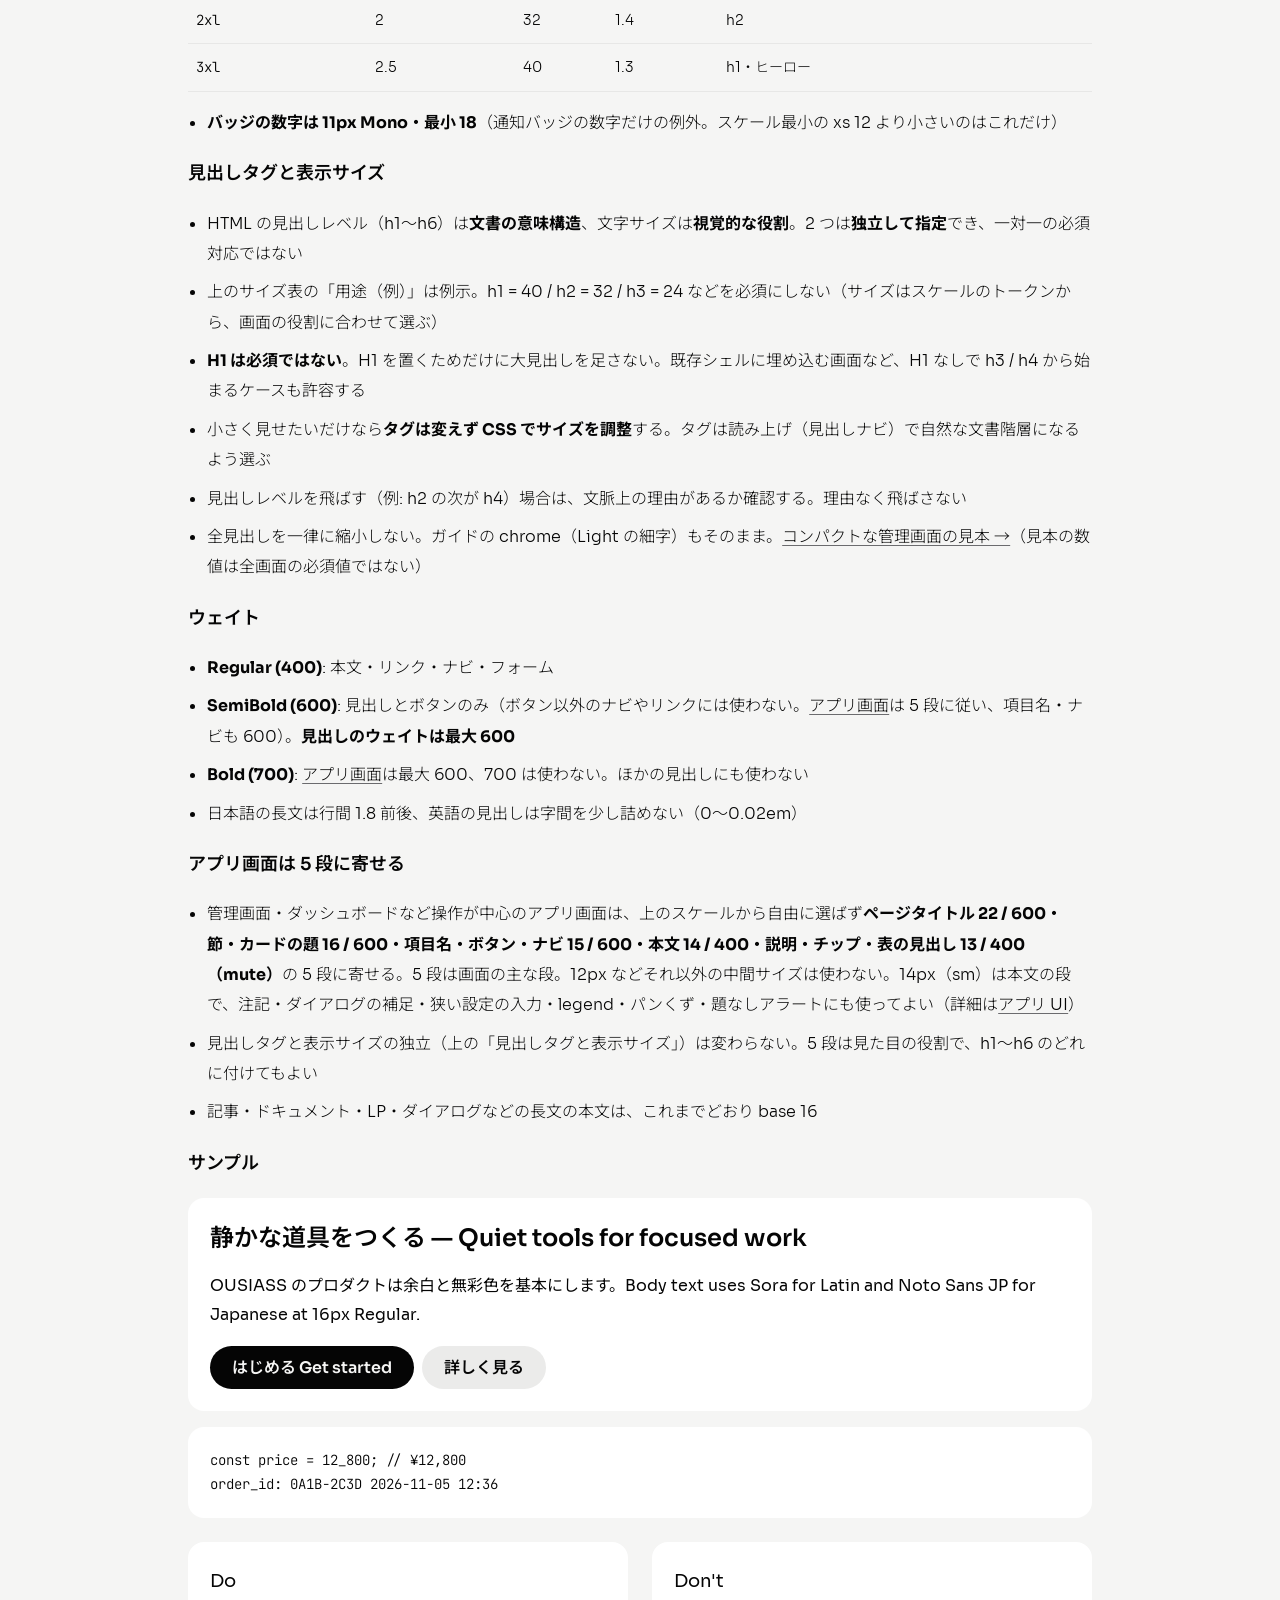
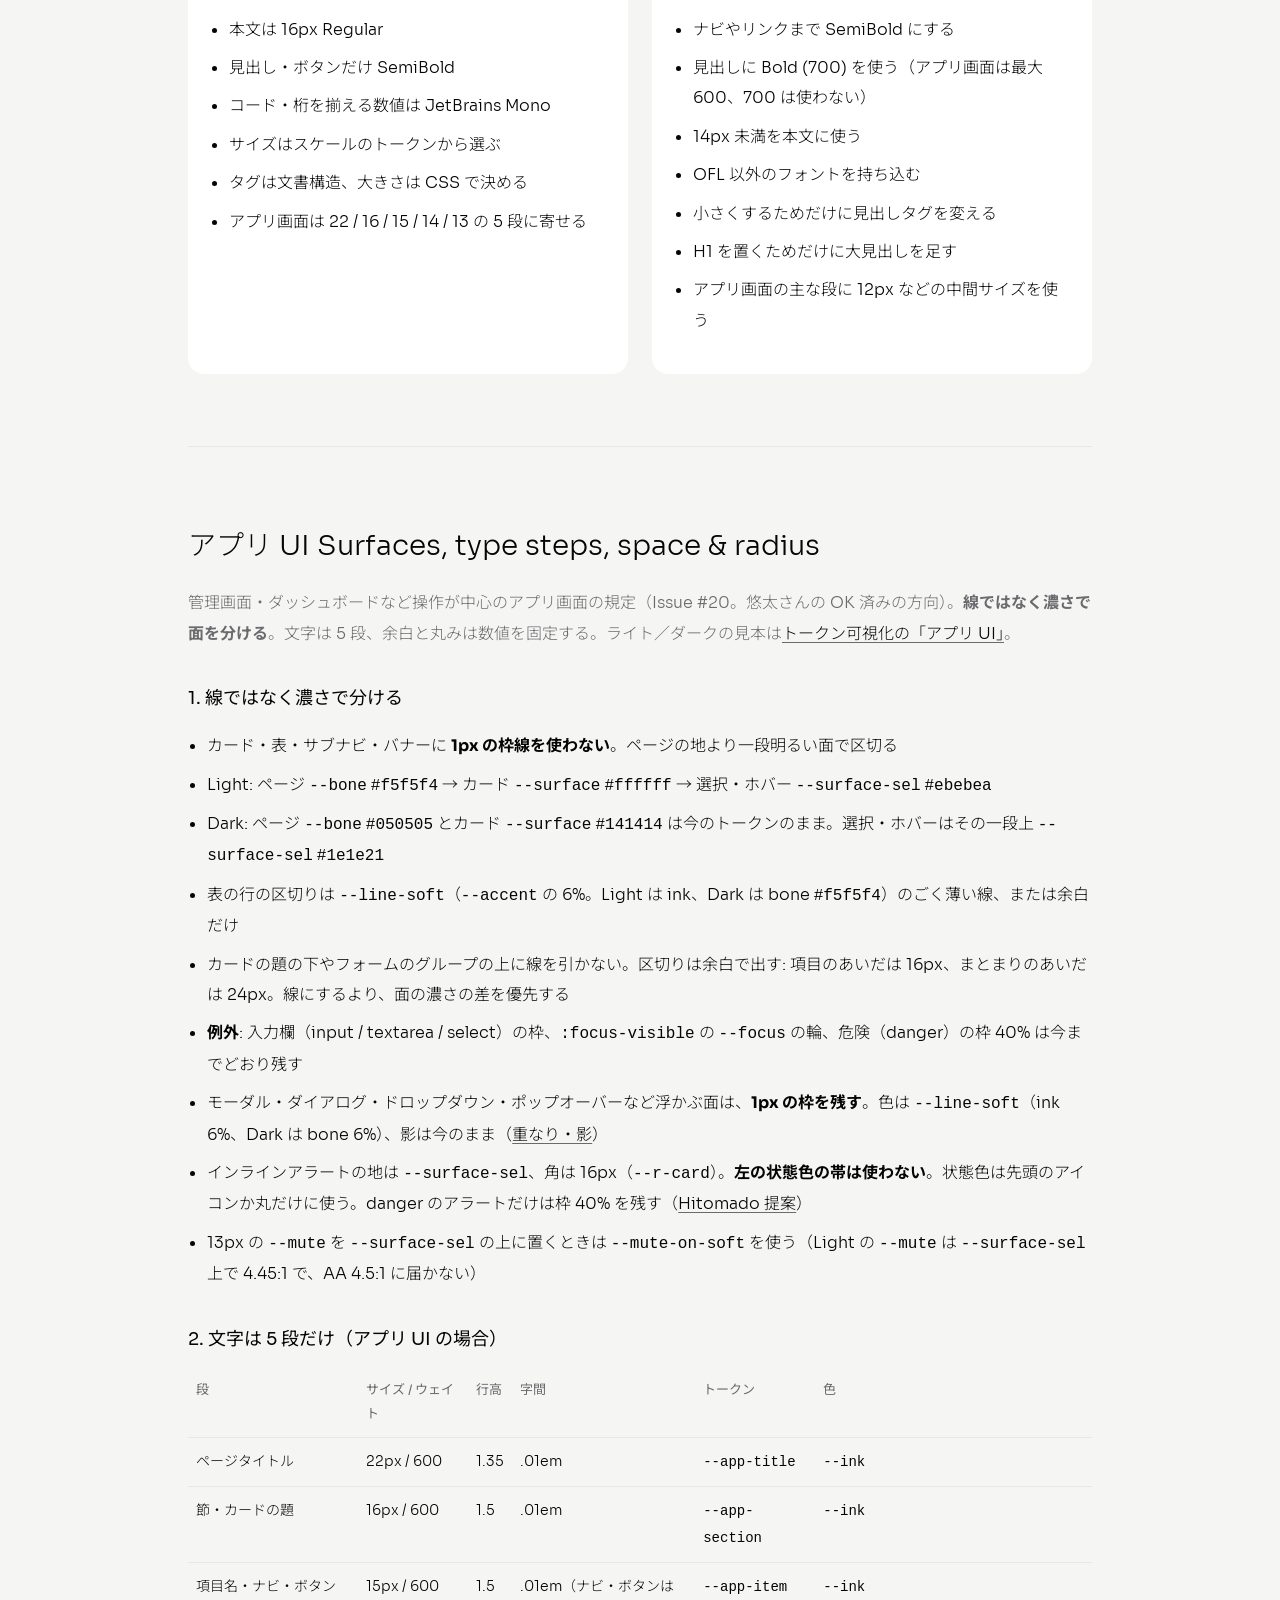
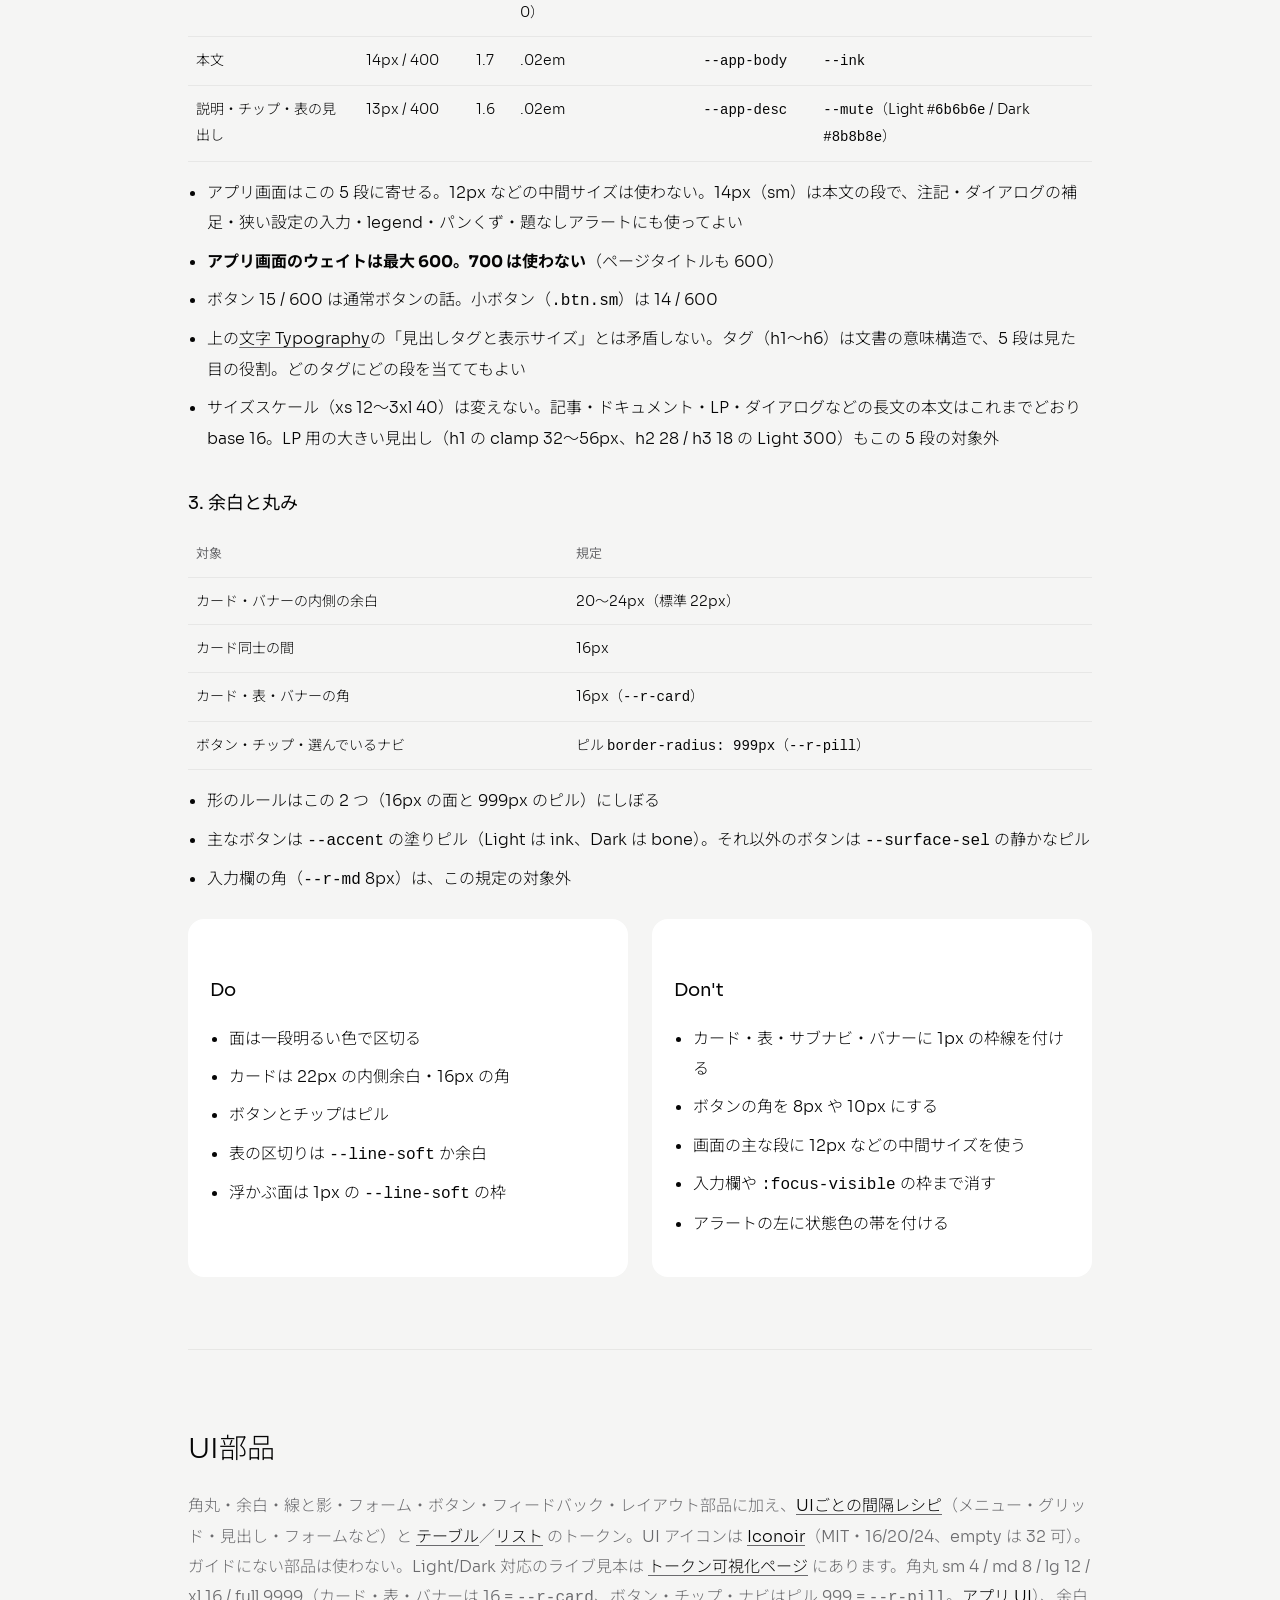
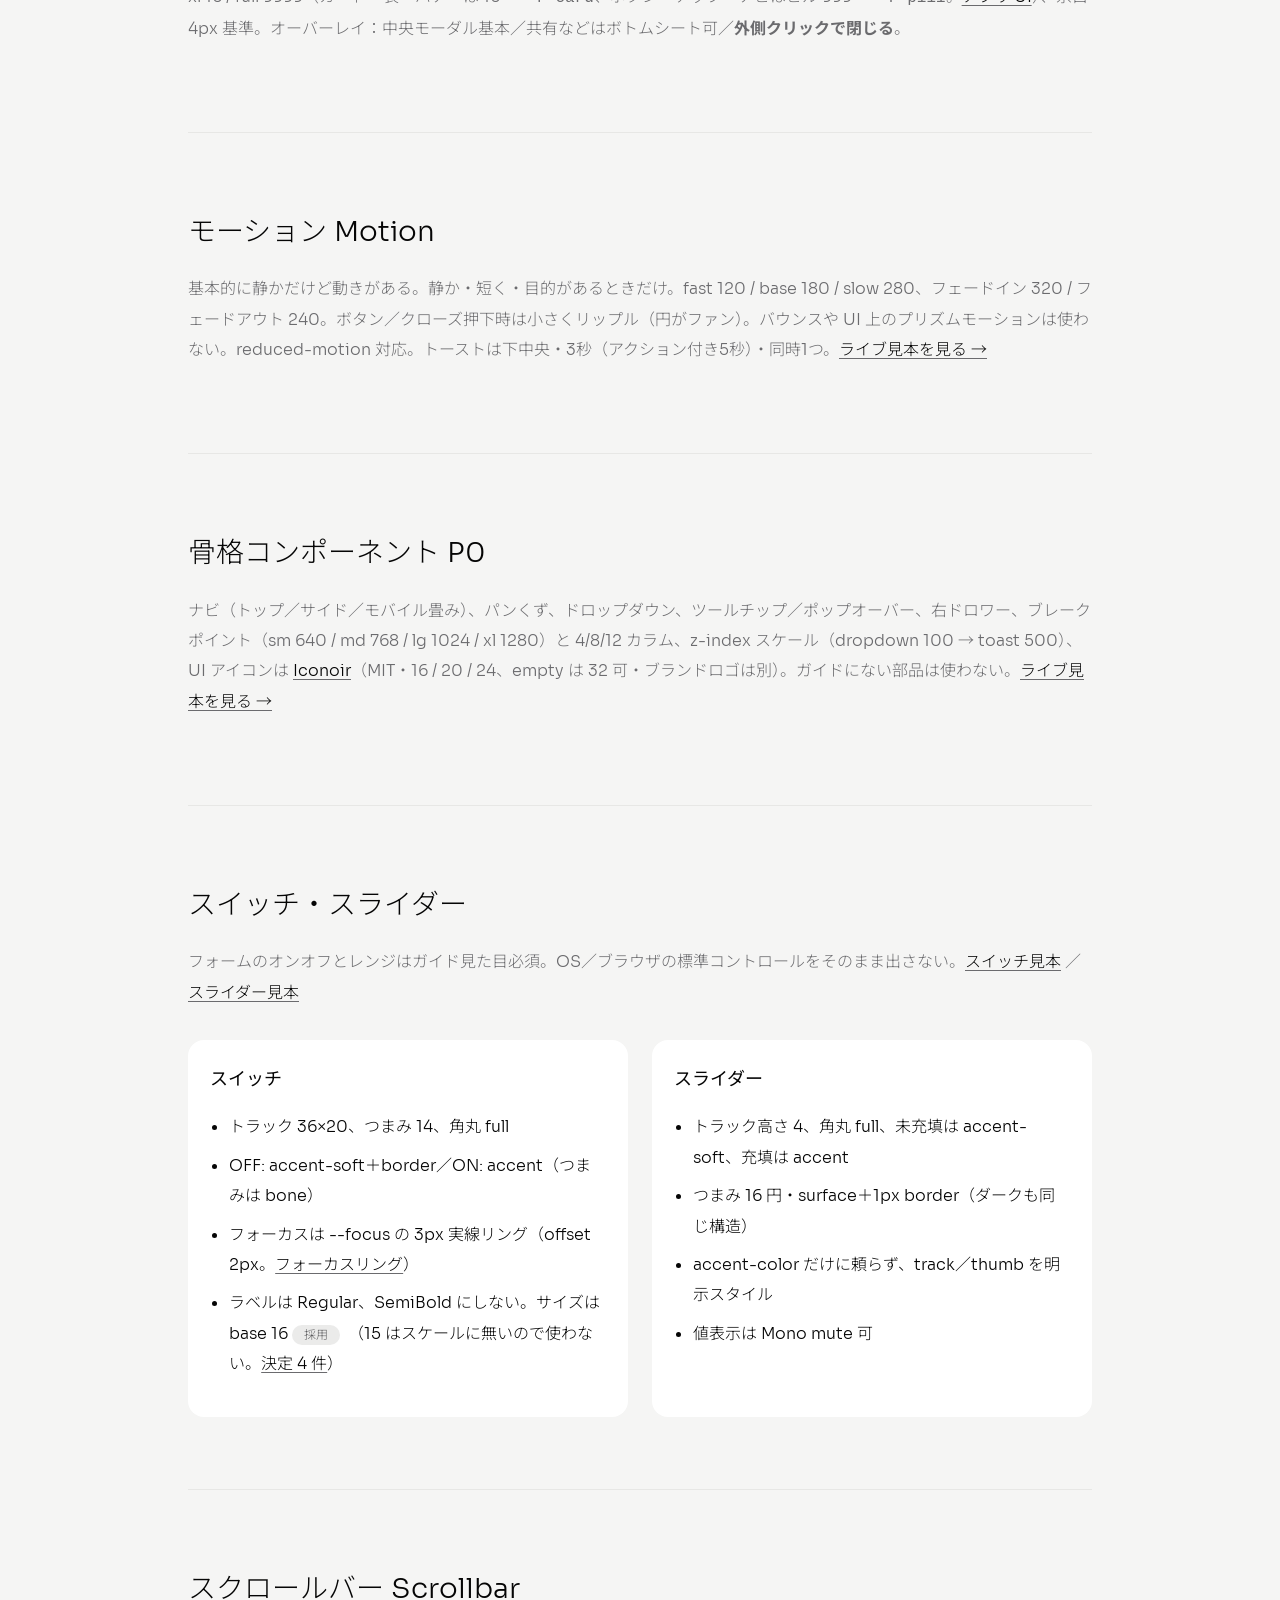
==== commit 61b83c90: "feat: アプリ画面の文字を 3 段から 5 段にし、ウェイトを最大 600 にする - ページタイトル 22/600、節・カードの題 16/600、項目名 15/600、本文 14/400、説明 " ====
--- a/index.html
+++ b/index.html
@@ -160,21 +160,21 @@
 <tr><td><code>3xl</code></td><td>2.5</td><td>40</td><td>1.3</td><td>h1・ヒーロー</td></tr></table>
 <ul class="p"><li><strong>バッジの数字は 11px Mono・最小 18</strong>（通知バッジの数字だけの例外。スケール最小の xs 12 より小さいのはこれだけ）</li></ul>
 <h3 class="h">見出しタグと表示サイズ</h3><ul class="p"><li>HTML の見出しレベル（h1〜h6）は<strong>文書の意味構造</strong>、文字サイズは<strong>視覚的な役割</strong>。2 つは<strong>独立して指定</strong>でき、一対一の必須対応ではない</li><li>上のサイズ表の「用途（例）」は例示。h1 = 40 / h2 = 32 / h3 = 24 などを必須にしない（サイズはスケールのトークンから、画面の役割に合わせて選ぶ）</li><li><strong>H1 は必須ではない</strong>。H1 を置くためだけに大見出しを足さない。既存シェルに埋め込む画面など、H1 なしで h3 / h4 から始まるケースも許容する</li><li>小さく見せたいだけなら<strong>タグは変えず CSS でサイズを調整</strong>する。タグは読み上げ（見出しナビ）で自然な文書階層になるよう選ぶ</li><li>見出しレベルを飛ばす（例: h2 の次が h4）場合は、文脈上の理由があるか確認する。理由なく飛ばさない</li><li>全見出しを一律に縮小しない。ガイドの chrome（Light の細字）もそのまま。<a href="tokens-preview.html#heading-compact">コンパクトな管理画面の見本 →</a>（見本の数値は全画面の必須値ではない）</li></ul>
-<h3 class="h">ウェイト</h3><ul class="p"><li><strong>Regular (400)</strong>: 本文・リンク・ナビ・フォーム</li><li><strong>SemiBold (600)</strong>: 見出しとボタンのみ（ボタン以外のナビやリンクには使わない。<a href="#app-ui">アプリ画面</a>は 3 段に従い、項目名・ナビも 600）。<strong>見出しのウェイトは最大 600</strong></li><li><strong>Bold (700)</strong>: <a href="#app-ui">アプリ画面</a>のページタイトル（28px）だけ。ほかの見出しには使わない</li><li>日本語の長文は行間 1.8 前後、英語の見出しは字間を少し詰めない（0〜0.02em）</li></ul>
-<h3 class="h">アプリ画面は 3 段に寄せる</h3><ul class="p"><li>管理画面・ダッシュボードなど操作が中心のアプリ画面は、上のスケールから自由に選ばず<strong>ページタイトル 28 / 700・節・項目名・ボタン・ナビ 15 / 600・説明・チップ・表の見出し 13 / 400（mute）</strong>の 3 段に寄せる。3 段は画面の主な段。12px などそれ以外の中間サイズは使わない。sm 14 は補足（注記・ダイアログの補足・狭い設定の入力・legend・パンくず・題なしアラート）だけに使ってよい（詳細は<a href="#app-ui">アプリ UI</a>）</li><li>見出しタグと表示サイズの独立（上の「見出しタグと表示サイズ」）は変わらない。3 段は見た目の役割で、h1〜h6 のどれに付けてもよい</li><li>記事・ドキュメント・LP・ダイアログなどの長文の本文は、これまでどおり base 16</li></ul>
+<h3 class="h">ウェイト</h3><ul class="p"><li><strong>Regular (400)</strong>: 本文・リンク・ナビ・フォーム</li><li><strong>SemiBold (600)</strong>: 見出しとボタンのみ（ボタン以外のナビやリンクには使わない。<a href="#app-ui">アプリ画面</a>は 5 段に従い、項目名・ナビも 600）。<strong>見出しのウェイトは最大 600</strong></li><li><strong>Bold (700)</strong>: <a href="#app-ui">アプリ画面</a>は最大 600、700 は使わない。ほかの見出しにも使わない</li><li>日本語の長文は行間 1.8 前後、英語の見出しは字間を少し詰めない（0〜0.02em）</li></ul>
+<h3 class="h">アプリ画面は 5 段に寄せる</h3><ul class="p"><li>管理画面・ダッシュボードなど操作が中心のアプリ画面は、上のスケールから自由に選ばず<strong>ページタイトル 22 / 600・節・カードの題 16 / 600・項目名・ボタン・ナビ 15 / 600・本文 14 / 400・説明・チップ・表の見出し 13 / 400（mute）</strong>の 5 段に寄せる。5 段は画面の主な段。12px などそれ以外の中間サイズは使わない。14px（sm）は本文の段で、注記・ダイアログの補足・狭い設定の入力・legend・パンくず・題なしアラートにも使ってよい（詳細は<a href="#app-ui">アプリ UI</a>）</li><li>見出しタグと表示サイズの独立（上の「見出しタグと表示サイズ」）は変わらない。5 段は見た目の役割で、h1〜h6 のどれに付けてもよい</li><li>記事・ドキュメント・LP・ダイアログなどの長文の本文は、これまでどおり base 16</li></ul>
 <h3 class="h">サンプル</h3><div class="tbox"><div class="h" style="font-size:1.5rem;line-height:1.5">静かな道具をつくる — Quiet tools for focused work</div><p class="b" style="font-size:1rem;line-height:1.8">OUSIASS のプロダクトは余白と無彩色を基本にします。Body text uses Sora for Latin and Noto Sans JP for Japanese at 16px Regular.</p><div class="sbtn-row"><button class="sbtn">はじめる Get started</button><button class="sbtn o">詳しく見る</button></div></div>
 <div class="tbox mono" style="font-size:.875rem;line-height:1.7">const price = 12_800; // ¥12,800<br>order_id: 0A1B-2C3D  2026-11-05 12:36</div>
-<div class="dd" style="margin-top:24px"><div><h3>Do</h3><ul class="p"><li>本文は 16px Regular</li><li>見出し・ボタンだけ SemiBold</li><li>コード・桁を揃える数値は JetBrains Mono</li><li>サイズはスケールのトークンから選ぶ</li><li>タグは文書構造、大きさは CSS で決める</li><li>アプリ画面は 28 / 15 / 13 の 3 段に寄せる</li></ul></div><div><h3>Don't</h3><ul class="p"><li>ナビやリンクまで SemiBold にする</li><li>見出しに Bold (700) を使う（700 はアプリのページタイトルだけ）</li><li>14px 未満を本文に使う</li><li>OFL 以外のフォントを持ち込む</li><li>小さくするためだけに見出しタグを変える</li><li>H1 を置くためだけに大見出しを足す</li><li>アプリ画面の主な段に 12px・14px などの中間サイズを使う（14px は補足だけ）</li></ul></div></div></section>
-<section id="app-ui" class="spec"><h2>アプリ UI Surfaces, type steps, space &amp; radius</h2><p class="sub">管理画面・ダッシュボードなど操作が中心のアプリ画面の規定（Issue #20。悠太さんの OK 済みの方向）。<strong>線ではなく濃さで面を分ける</strong>。文字は 3 段、余白と丸みは数値を固定する。ライト／ダークの見本は<a href="tokens-preview.html#app-ui">トークン可視化の「アプリ UI」</a>。</p>
+<div class="dd" style="margin-top:24px"><div><h3>Do</h3><ul class="p"><li>本文は 16px Regular</li><li>見出し・ボタンだけ SemiBold</li><li>コード・桁を揃える数値は JetBrains Mono</li><li>サイズはスケールのトークンから選ぶ</li><li>タグは文書構造、大きさは CSS で決める</li><li>アプリ画面は 22 / 16 / 15 / 14 / 13 の 5 段に寄せる</li></ul></div><div><h3>Don't</h3><ul class="p"><li>ナビやリンクまで SemiBold にする</li><li>見出しに Bold (700) を使う（アプリ画面は最大 600、700 は使わない）</li><li>14px 未満を本文に使う</li><li>OFL 以外のフォントを持ち込む</li><li>小さくするためだけに見出しタグを変える</li><li>H1 を置くためだけに大見出しを足す</li><li>アプリ画面の主な段に 12px などの中間サイズを使う</li></ul></div></div></section>
+<section id="app-ui" class="spec"><h2>アプリ UI Surfaces, type steps, space &amp; radius</h2><p class="sub">管理画面・ダッシュボードなど操作が中心のアプリ画面の規定（Issue #20。悠太さんの OK 済みの方向）。<strong>線ではなく濃さで面を分ける</strong>。文字は 5 段、余白と丸みは数値を固定する。ライト／ダークの見本は<a href="tokens-preview.html#app-ui">トークン可視化の「アプリ UI」</a>。</p>
 <h3>1. 線ではなく濃さで分ける</h3>
 <ul class="p"><li>カード・表・サブナビ・バナーに <strong>1px の枠線を使わない</strong>。ページの地より一段明るい面で区切る</li><li>Light: ページ <code>--bone</code> <code>#f5f5f4</code> → カード <code>--surface</code> <code>#ffffff</code> → 選択・ホバー <code>--surface-sel</code> <code>#ebebea</code></li><li>Dark: ページ <code>--bone</code> <code>#050505</code> とカード <code>--surface</code> <code>#141414</code> は今のトークンのまま。選択・ホバーはその一段上 <code>--surface-sel</code> <code>#1e1e21</code></li><li>表の行の区切りは <code>--line-soft</code>（<code>--accent</code> の 6%。Light は ink、Dark は bone <code>#f5f5f4</code>）のごく薄い線、または余白だけ</li><li>カードの題の下やフォームのグループの上に線を引かない。区切りは余白で出す: 項目のあいだは 16px、まとまりのあいだは 24px。線にするより、面の濃さの差を優先する</li><li><strong>例外</strong>: 入力欄（input / textarea / select）の枠、<code>:focus-visible</code> の <code>--focus</code> の輪、危険（danger）の枠 40% は今までどおり残す</li><li>モーダル・ダイアログ・ドロップダウン・ポップオーバーなど浮かぶ面は、<strong>1px の枠を残す</strong>。色は <code>--line-soft</code>（ink 6%、Dark は bone 6%）、影は今のまま（<a href="#layers">重なり・影</a>）</li><li>インラインアラートの地は <code>--surface-sel</code>、角は 16px（<code>--r-card</code>）。<strong>左の状態色の帯は使わない</strong>。状態色は先頭のアイコンか丸だけに使う。danger のアラートだけは枠 40% を残す（<a href="#proposals">Hitomado 提案</a>）</li><li>13px の <code>--mute</code> を <code>--surface-sel</code> の上に置くときは <code>--mute-on-soft</code> を使う（Light の <code>--mute</code> は <code>--surface-sel</code> 上で 4.45:1 で、AA 4.5:1 に届かない）</li></ul>
-<h3>2. 文字は 3 段だけ（アプリ UI の場合）</h3>
-<table class="ut"><thead><tr><th scope="col">段</th><th scope="col">サイズ / ウェイト</th><th scope="col">色</th></tr></thead><tbody><tr><td>ページタイトル</td><td>28px / 700</td><td><code>--ink</code></td></tr><tr><td>節・項目名・ボタン・ナビ</td><td>15px / 600</td><td><code>--ink</code></td></tr><tr><td>説明・チップ・表の見出し</td><td>13px / 400</td><td><code>--mute</code>（Light <code>#6b6b6e</code> / Dark <code>#8b8b8e</code>）</td></tr></tbody></table>
-<ul class="p"><li>アプリ画面はこの 3 段に寄せる。12px などの中間サイズは使わない。14px（sm）は画面の主な段ではなく、補足（注記・ダイアログの補足・狭い設定の入力・legend・パンくず・題なしアラート）だけに使ってよい</li><li>ボタン 15 / 600 は通常ボタンの話。小ボタン（<code>.btn.sm</code>）は 14 / 600</li><li>上の<a href="#typography">文字 Typography</a>の「見出しタグと表示サイズ」とは矛盾しない。タグ（h1〜h6）は文書の意味構造で、3 段は見た目の役割。どのタグにどの段を当ててもよい</li><li>サイズスケール（xs 12〜3xl 40）は変えない。記事・ドキュメント・LP・ダイアログなどの長文の本文はこれまでどおり base 16</li></ul>
+<h3>2. 文字は 5 段だけ（アプリ UI の場合）</h3>
+<table class="ut"><thead><tr><th scope="col">段</th><th scope="col">サイズ / ウェイト</th><th scope="col">行高</th><th scope="col">字間</th><th scope="col">トークン</th><th scope="col">色</th></tr></thead><tbody><tr><td>ページタイトル</td><td>22px / 600</td><td>1.35</td><td>.01em</td><td><code>--app-title</code></td><td><code>--ink</code></td></tr><tr><td>節・カードの題</td><td>16px / 600</td><td>1.5</td><td>.01em</td><td><code>--app-section</code></td><td><code>--ink</code></td></tr><tr><td>項目名・ナビ・ボタン</td><td>15px / 600</td><td>1.5</td><td>.01em（ナビ・ボタンは 0）</td><td><code>--app-item</code></td><td><code>--ink</code></td></tr><tr><td>本文</td><td>14px / 400</td><td>1.7</td><td>.02em</td><td><code>--app-body</code></td><td><code>--ink</code></td></tr><tr><td>説明・チップ・表の見出し</td><td>13px / 400</td><td>1.6</td><td>.02em</td><td><code>--app-desc</code></td><td><code>--mute</code>（Light <code>#6b6b6e</code> / Dark <code>#8b8b8e</code>）</td></tr></tbody></table>
+<ul class="p"><li>アプリ画面はこの 5 段に寄せる。12px などの中間サイズは使わない。14px（sm）は本文の段で、注記・ダイアログの補足・狭い設定の入力・legend・パンくず・題なしアラートにも使ってよい</li><li><strong>アプリ画面のウェイトは最大 600。700 は使わない</strong>（ページタイトルも 600）</li><li>ボタン 15 / 600 は通常ボタンの話。小ボタン（<code>.btn.sm</code>）は 14 / 600</li><li>上の<a href="#typography">文字 Typography</a>の「見出しタグと表示サイズ」とは矛盾しない。タグ（h1〜h6）は文書の意味構造で、5 段は見た目の役割。どのタグにどの段を当ててもよい</li><li>サイズスケール（xs 12〜3xl 40）は変えない。記事・ドキュメント・LP・ダイアログなどの長文の本文はこれまでどおり base 16。LP 用の大きい見出し（h1 の clamp 32〜56px、h2 28 / h3 18 の Light 300）もこの 5 段の対象外</li></ul>
 <h3>3. 余白と丸み</h3>
 <table class="ut"><thead><tr><th scope="col">対象</th><th scope="col">規定</th></tr></thead><tbody><tr><td>カード・バナーの内側の余白</td><td>20〜24px（標準 22px）</td></tr><tr><td>カード同士の間</td><td>16px</td></tr><tr><td>カード・表・バナーの角</td><td>16px（<code>--r-card</code>）</td></tr><tr><td>ボタン・チップ・選んでいるナビ</td><td>ピル <code>border-radius: 999px</code>（<code>--r-pill</code>）</td></tr></tbody></table>
 <ul class="p"><li>形のルールはこの 2 つ（16px の面と 999px のピル）にしぼる</li><li>主なボタンは <code>--accent</code> の塗りピル（Light は ink、Dark は bone）。それ以外のボタンは <code>--surface-sel</code> の静かなピル</li><li>入力欄の角（<code>--r-md</code> 8px）は、この規定の対象外</li></ul>
-<div class="dd" style="margin-top:24px"><div><h3>Do</h3><ul class="p"><li>面は一段明るい色で区切る</li><li>カードは 22px の内側余白・16px の角</li><li>ボタンとチップはピル</li><li>表の区切りは <code>--line-soft</code> か余白</li><li>浮かぶ面は 1px の <code>--line-soft</code> の枠</li></ul></div><div><h3>Don't</h3><ul class="p"><li>カード・表・サブナビ・バナーに 1px の枠線を付ける</li><li>ボタンの角を 8px や 10px にする</li><li>画面の主な段に 12px・14px の中間サイズを使う（14px は補足だけ）</li><li>入力欄や <code>:focus-visible</code> の枠まで消す</li><li>アラートの左に状態色の帯を付ける</li></ul></div></div></section>
+<div class="dd" style="margin-top:24px"><div><h3>Do</h3><ul class="p"><li>面は一段明るい色で区切る</li><li>カードは 22px の内側余白・16px の角</li><li>ボタンとチップはピル</li><li>表の区切りは <code>--line-soft</code> か余白</li><li>浮かぶ面は 1px の <code>--line-soft</code> の枠</li></ul></div><div><h3>Don't</h3><ul class="p"><li>カード・表・サブナビ・バナーに 1px の枠線を付ける</li><li>ボタンの角を 8px や 10px にする</li><li>画面の主な段に 12px などの中間サイズを使う</li><li>入力欄や <code>:focus-visible</code> の枠まで消す</li><li>アラートの左に状態色の帯を付ける</li></ul></div></div></section>
 <section id="ui-draft"><h2>UI部品</h2><p class="sub">角丸・余白・線と影・フォーム・ボタン・フィードバック・レイアウト部品に加え、<a href="tokens-preview.html#spacing-recipes">UIごとの間隔レシピ</a>（メニュー・グリッド・見出し・フォームなど）と <a href="tokens-preview.html#table">テーブル</a>／<a href="tokens-preview.html#list">リスト</a> のトークン。UI アイコンは <a href="https://iconoir.com" rel="noopener">Iconoir</a>（MIT・16/20/24、empty は 32 可）。ガイドにない部品は使わない。Light/Dark 対応のライブ見本は <a href="tokens-preview.html#ui-draft">トークン可視化ページ</a> にあります。角丸 sm 4 / md 8 / lg 12 / xl 16 / full 9999（カード・表・バナーは 16 = <code>--r-card</code>、ボタン・チップ・ナビはピル 999 = <code>--r-pill</code>。<a href="#app-ui">アプリ UI</a>）、余白 4px 基準。オーバーレイ：中央モーダル基本／共有などはボトムシート可／<strong>外側クリックで閉じる</strong>。</p></section>
 <section id="motion"><h2>モーション Motion</h2><p class="sub">基本的に静かだけど動きがある。静か・短く・目的があるときだけ。fast 120 / base 180 / slow 280、フェードイン 320 / フェードアウト 240。ボタン／クローズ押下時は小さくリップル（円がファン）。バウンスや UI 上のプリズムモーションは使わない。reduced-motion 対応。トーストは下中央・3秒（アクション付き5秒）・同時1つ。<a href="tokens-preview.html#motion">ライブ見本を見る →</a></p></section>
 <section id="p0"><h2>骨格コンポーネント P0</h2><p class="sub">ナビ（トップ／サイド／モバイル畳み）、パンくず、ドロップダウン、ツールチップ／ポップオーバー、右ドロワー、ブレークポイント（sm 640 / md 768 / lg 1024 / xl 1280）と 4/8/12 カラム、z-index スケール（dropdown 100 → toast 500）、UI アイコンは <a href="https://iconoir.com" rel="noopener">Iconoir</a>（MIT・16 / 20 / 24、empty は 32 可・ブランドロゴは別）。ガイドにない部品は使わない。<a href="tokens-preview.html#p0">ライブ見本を見る →</a></p></section>
--- a/theme-control.css
+++ b/theme-control.css
@@ -3,10 +3,10 @@
 .seg button{position:relative}.seg button::before{content:"";position:absolute;inset:-8px 0}
 .seg-icon{padding:3px}.seg-icon button{justify-content:center;width:38px;height:38px;padding:0}.seg-icon button::before{inset:-3px}.seg-icon svg{width:20px;height:20px}
 .seg-icon .lb{position:absolute;width:1px;height:1px;overflow:hidden;clip:rect(0 0 0 0);white-space:nowrap}
-.seg-icon button:is(:hover,:focus-visible) .lb{width:auto;height:auto;overflow:visible;clip:auto;top:calc(100% + 12px);left:50%;transform:translateX(-50%);z-index:100;padding:6px 10px;border-radius:4px;background:var(--ink);color:var(--bone);font:400 12px/1.4 Sora,"Noto Sans JP",sans-serif;animation:seg-tip 320ms cubic-bezier(.2,.8,.2,1)}@keyframes seg-tip{from{opacity:0}}
+.seg-icon button:is(:hover,:focus-visible) .lb{width:auto;height:auto;overflow:visible;clip:auto;top:calc(100% + 12px);left:50%;transform:translateX(-50%);z-index:var(--z-dropdown,100);padding:6px 10px;border-radius:4px;background:var(--ink);color:var(--bone);font:400 12px/1.4 Sora,"Noto Sans JP",sans-serif;animation:seg-tip 320ms cubic-bezier(.2,.8,.2,1)}@keyframes seg-tip{from{opacity:0}}
 .seg-stack{display:flex;flex-direction:column;gap:2px;width:100%;max-width:280px;padding:4px;border-radius:12px}.seg-stack button{width:100%;min-height:44px;padding:8px 12px;gap:10px;border-radius:8px}.seg-stack button::before{content:none}.seg-stack svg{width:20px;height:20px}.seg-stack .lb{flex:1;text-align:left}
 .seg-stack button::after{content:"";flex:none;width:18px;height:18px;border:1px solid currentColor;border-radius:50%}.seg-stack button[aria-pressed=true]{background:var(--accent-soft);color:var(--ink)}.seg-stack button[aria-pressed=true]::after{border-color:var(--accent);background:radial-gradient(circle,var(--bone) 0 3px,var(--accent) 3.5px)}
-@media(max-width:480px){.top .seg{padding:3px}.top .seg button{justify-content:center;width:38px;height:38px;padding:0}.top .seg button::before{inset:-3px}.top .seg svg{width:20px;height:20px}.top .seg .lb{position:absolute;width:1px;height:1px;overflow:hidden;clip:rect(0 0 0 0);white-space:nowrap}.top .seg button:is(:hover,:focus-visible) .lb{width:auto;height:auto;overflow:visible;clip:auto;top:calc(100% + 12px);left:50%;transform:translateX(-50%);z-index:100;padding:6px 10px;border-radius:4px;background:var(--ink);color:var(--bone);font:400 12px/1.4 Sora,"Noto Sans JP",sans-serif;animation:seg-tip 320ms cubic-bezier(.2,.8,.2,1)}}
+@media(max-width:480px){.top .seg{padding:3px}.top .seg button{justify-content:center;width:38px;height:38px;padding:0}.top .seg button::before{inset:-3px}.top .seg svg{width:20px;height:20px}.top .seg .lb{position:absolute;width:1px;height:1px;overflow:hidden;clip:rect(0 0 0 0);white-space:nowrap}.top .seg button:is(:hover,:focus-visible) .lb{width:auto;height:auto;overflow:visible;clip:auto;top:calc(100% + 12px);left:50%;transform:translateX(-50%);z-index:var(--z-dropdown,100);padding:6px 10px;border-radius:4px;background:var(--ink);color:var(--bone);font:400 12px/1.4 Sora,"Noto Sans JP",sans-serif;animation:seg-tip 320ms cubic-bezier(.2,.8,.2,1)}}
 /* 吹き出しは hover だけ 400ms 遅らせ（遅延中は from の opacity:0）、focus-visible は即時（ツールチップの規定。表示の切替自体は遅らせない） */
 :is(.seg-icon,.top .seg) button:hover:not(:focus-visible) .lb{animation-delay:400ms;animation-fill-mode:backwards}
 @media(forced-colors:active){.seg button[aria-pressed=true]{background:Highlight;color:HighlightText;forced-color-adjust:none}.seg-stack button[aria-pressed=true]::after{border-color:HighlightText;background:radial-gradient(circle,HighlightText 0 3px,transparent 3.5px)}.seg-icon button:is(:hover,:focus-visible) .lb{border:1px solid CanvasText;background:Canvas;color:CanvasText}}
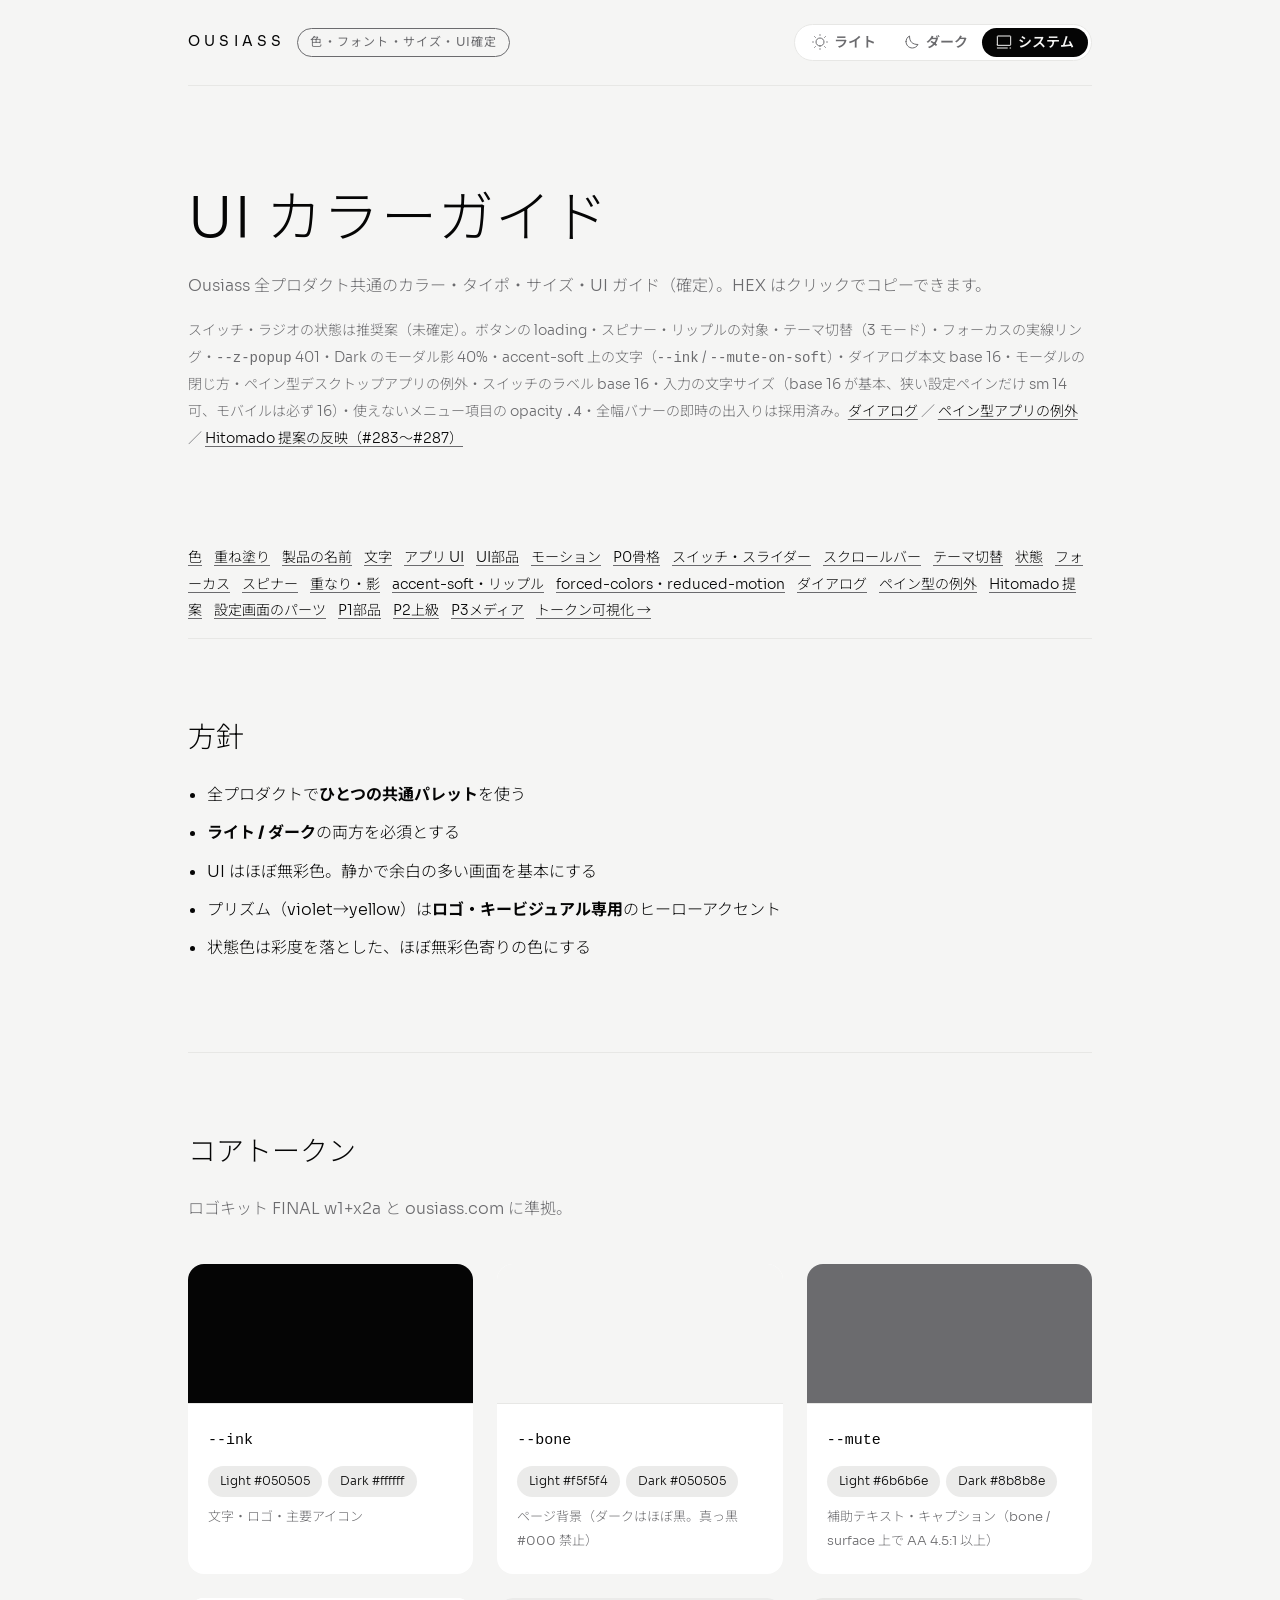
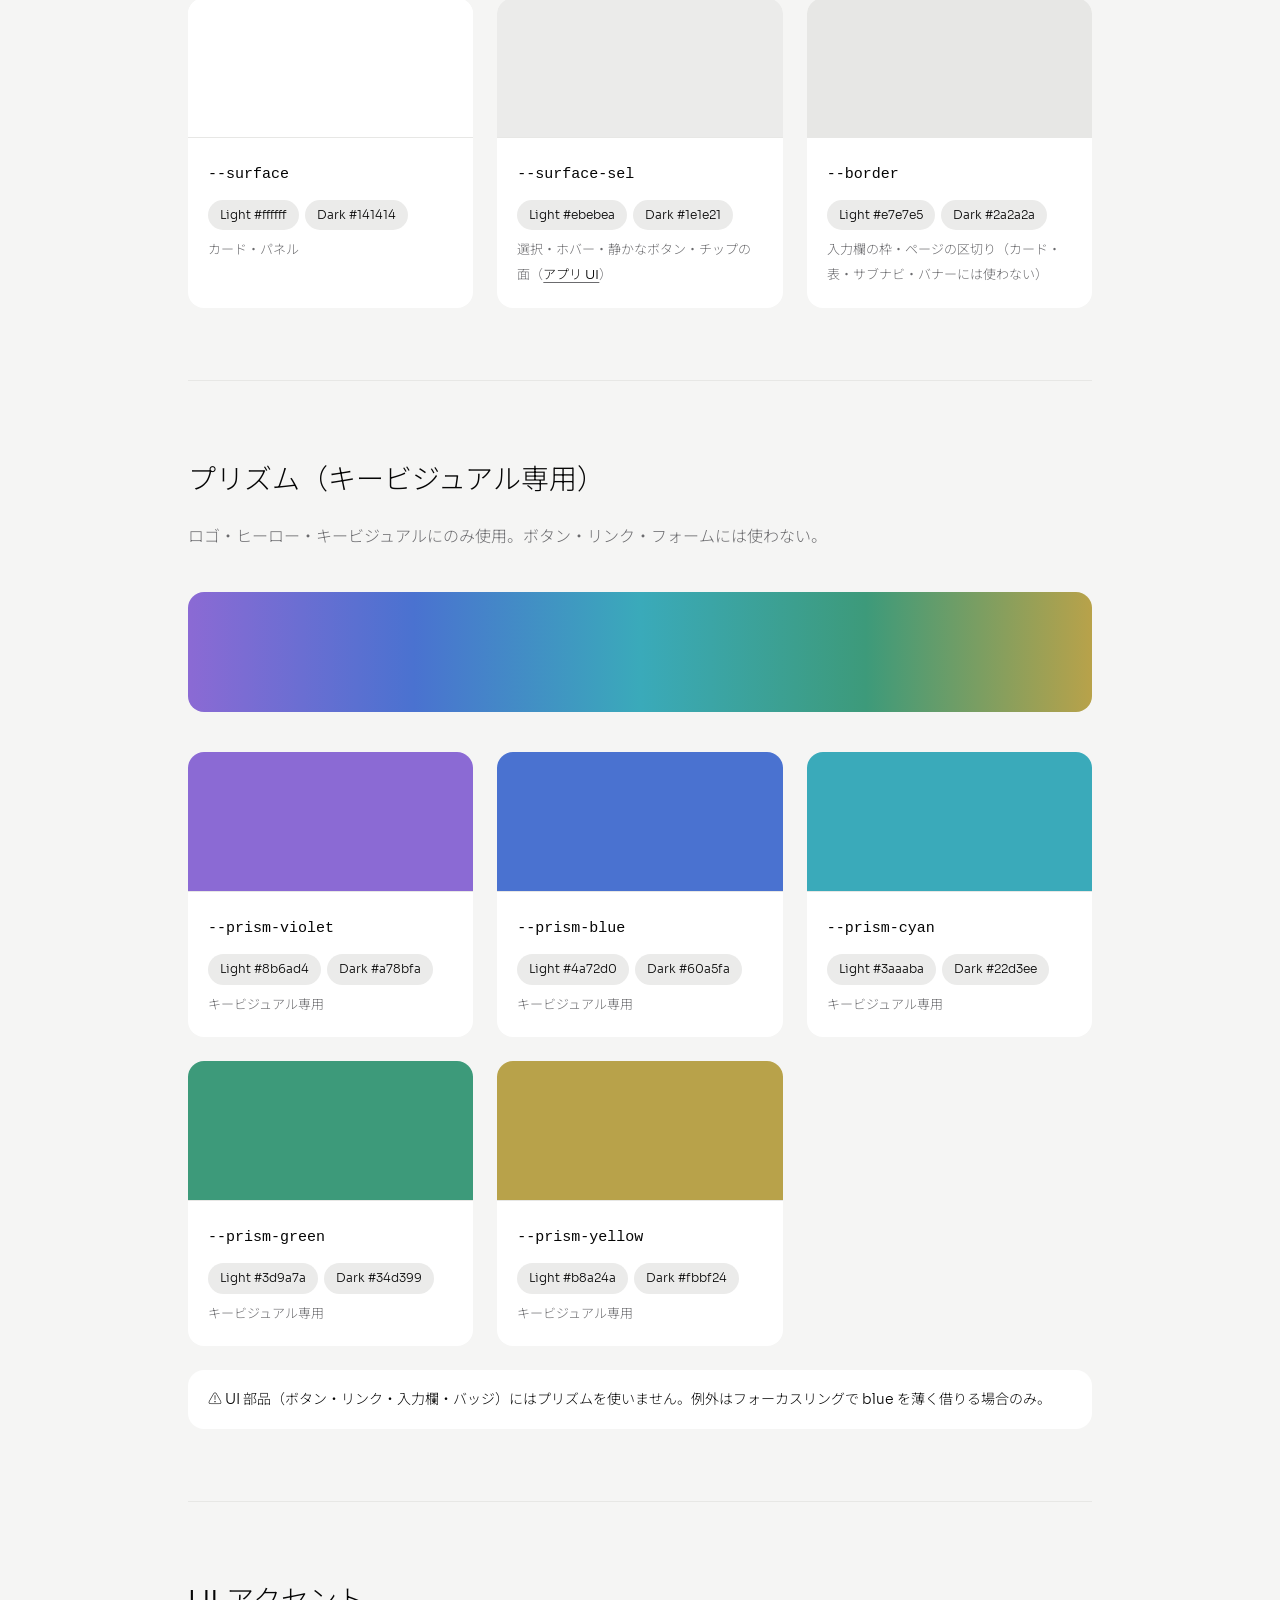
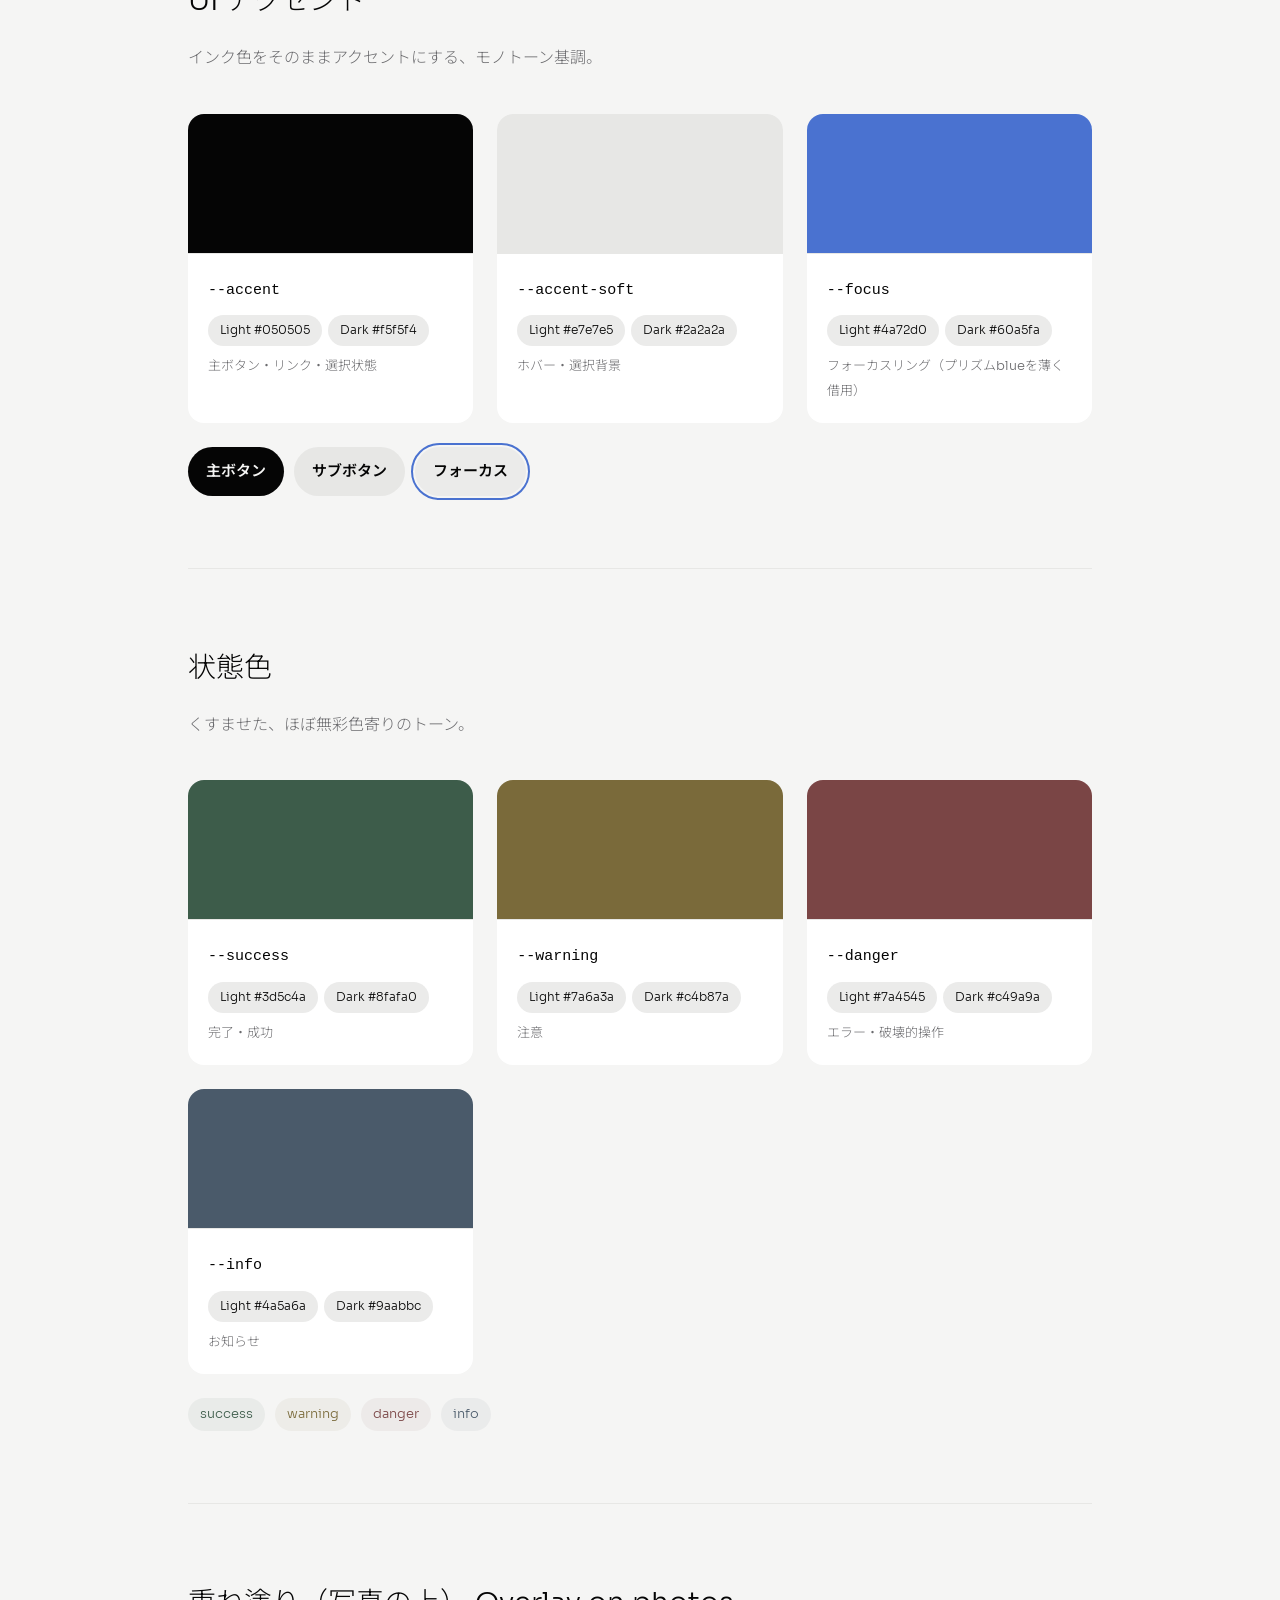
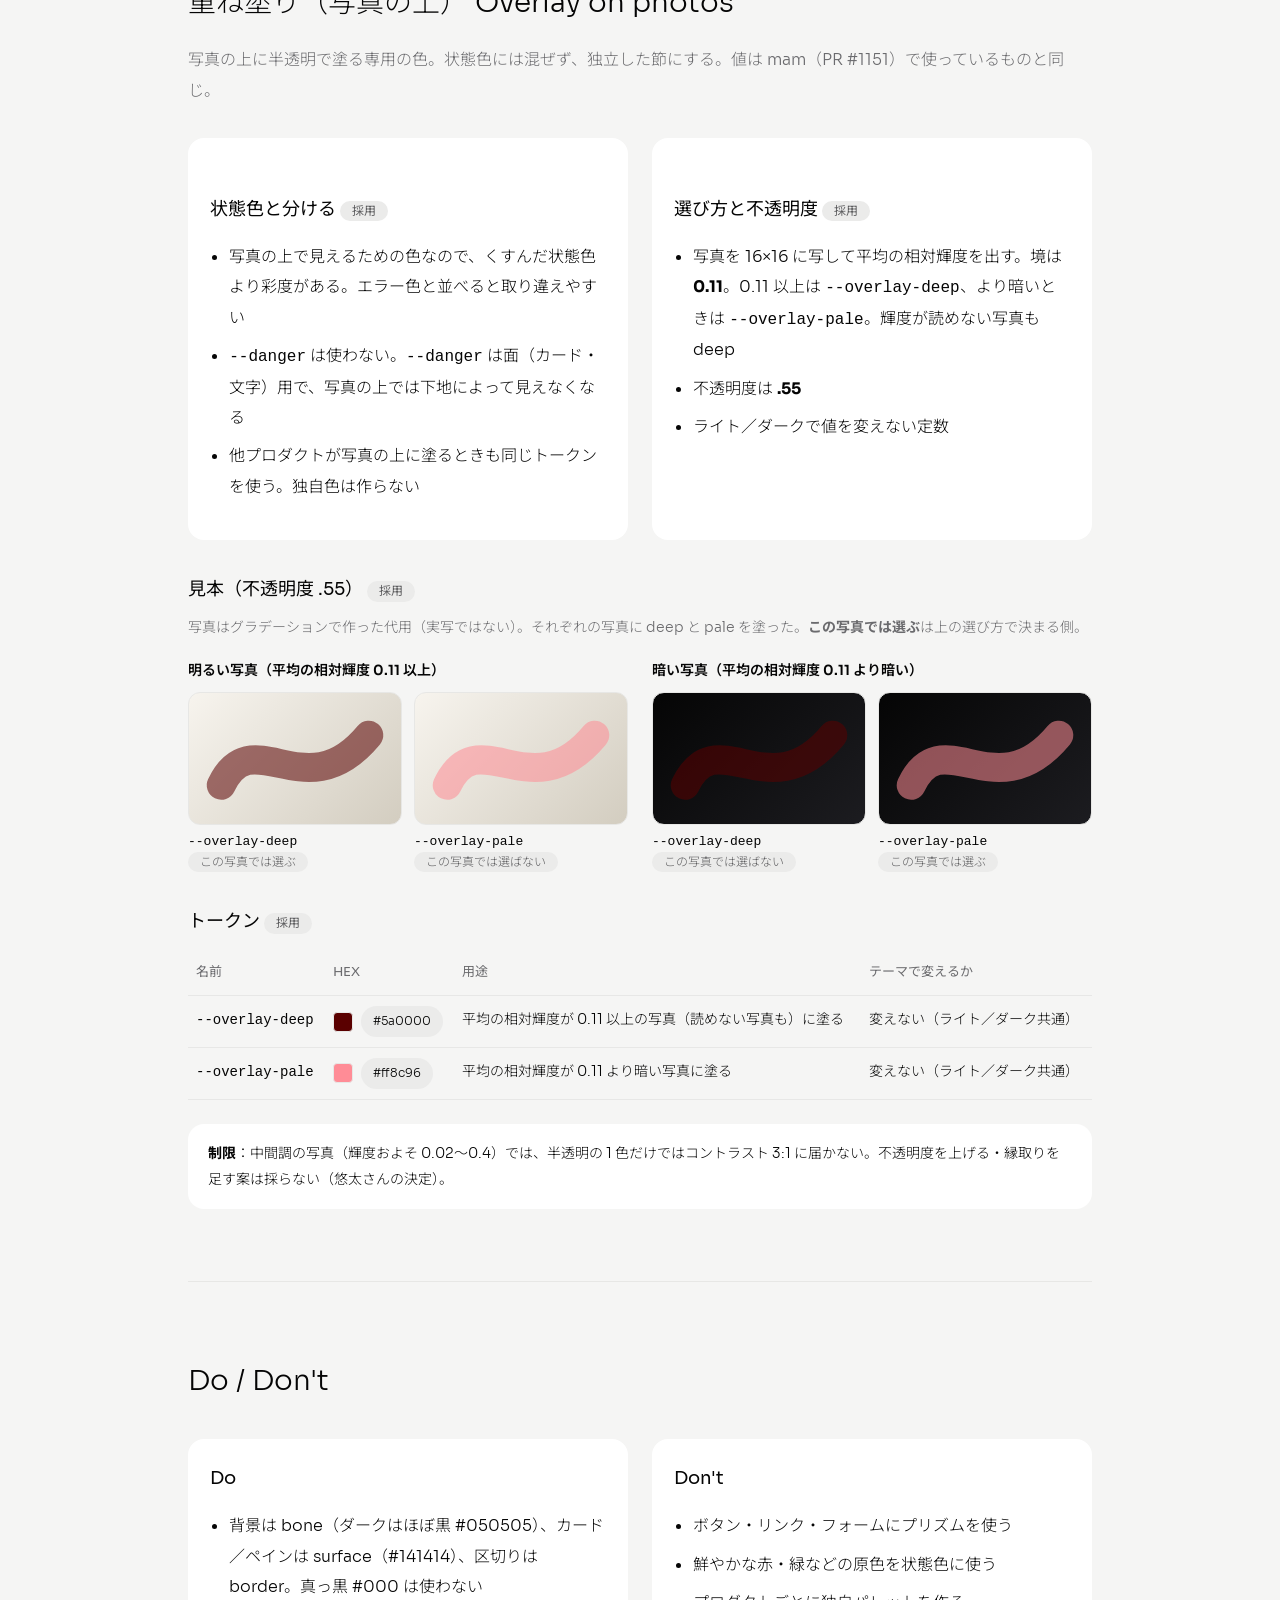
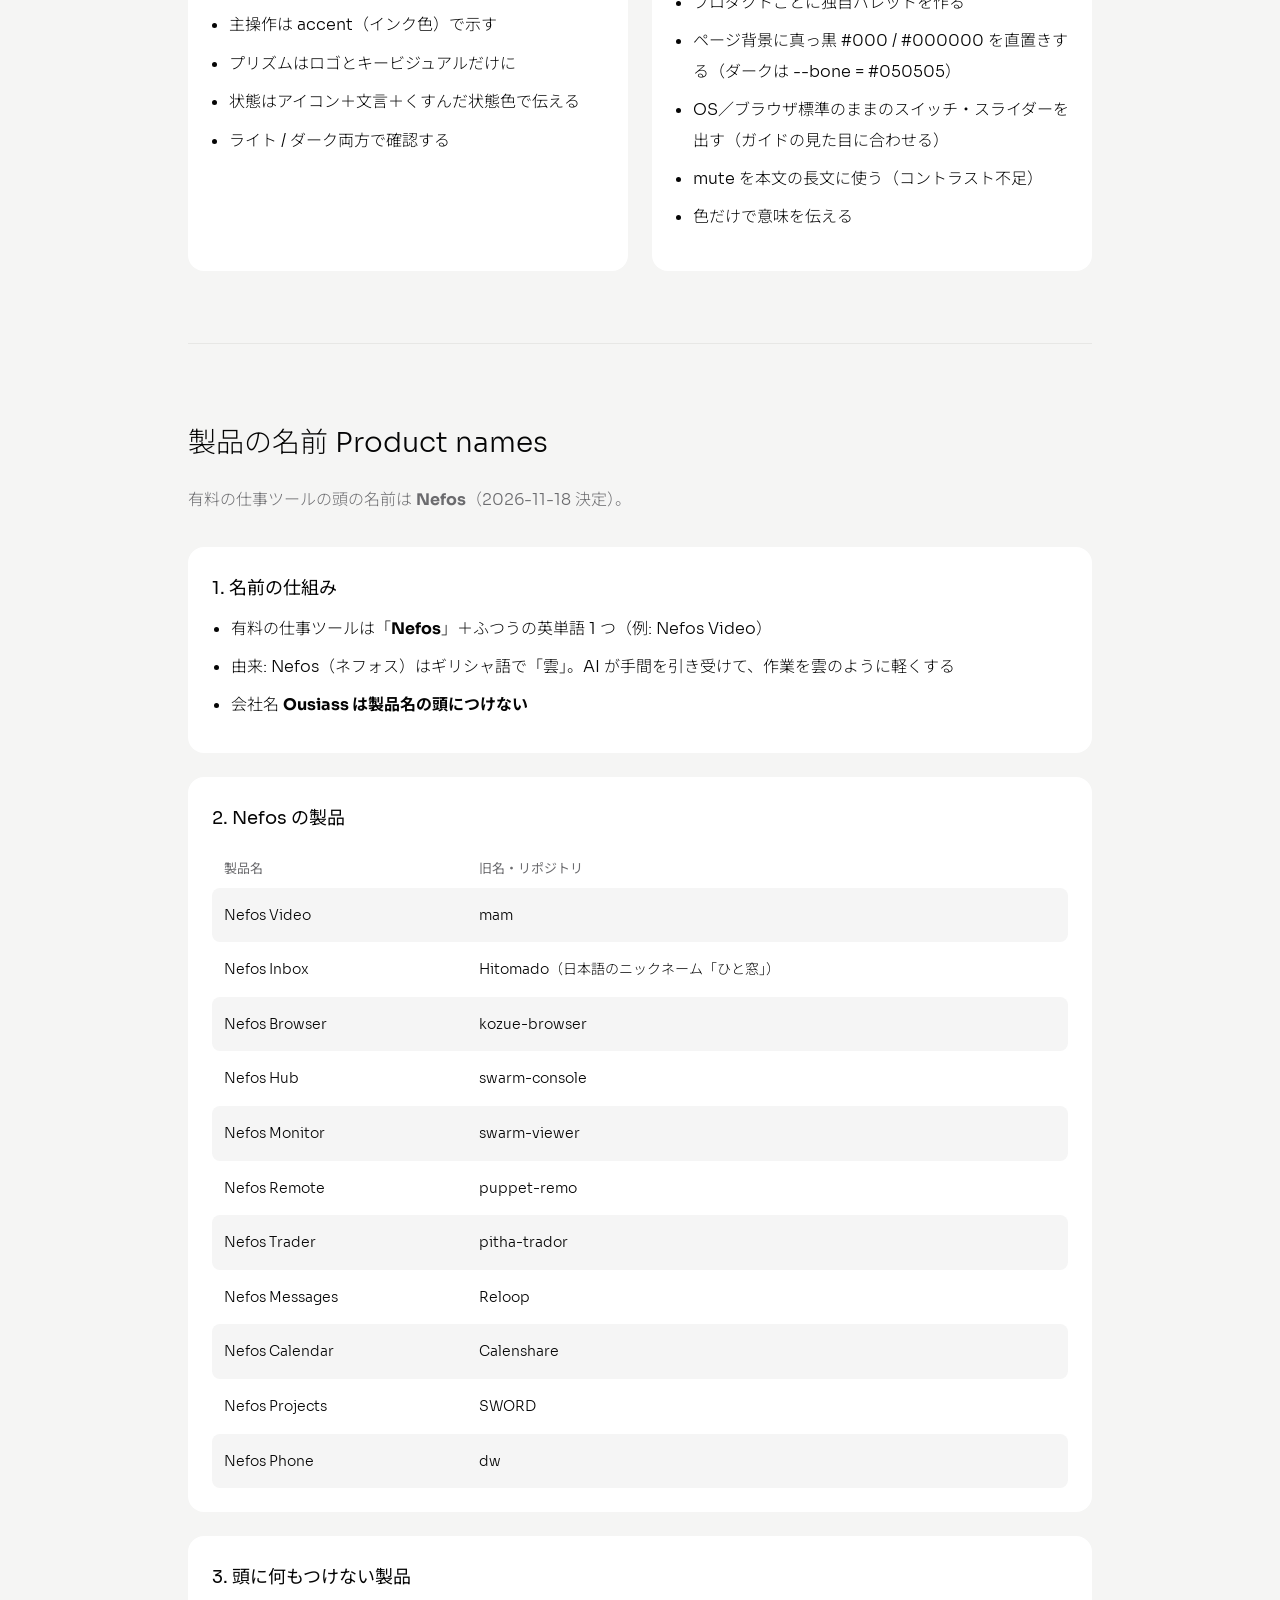
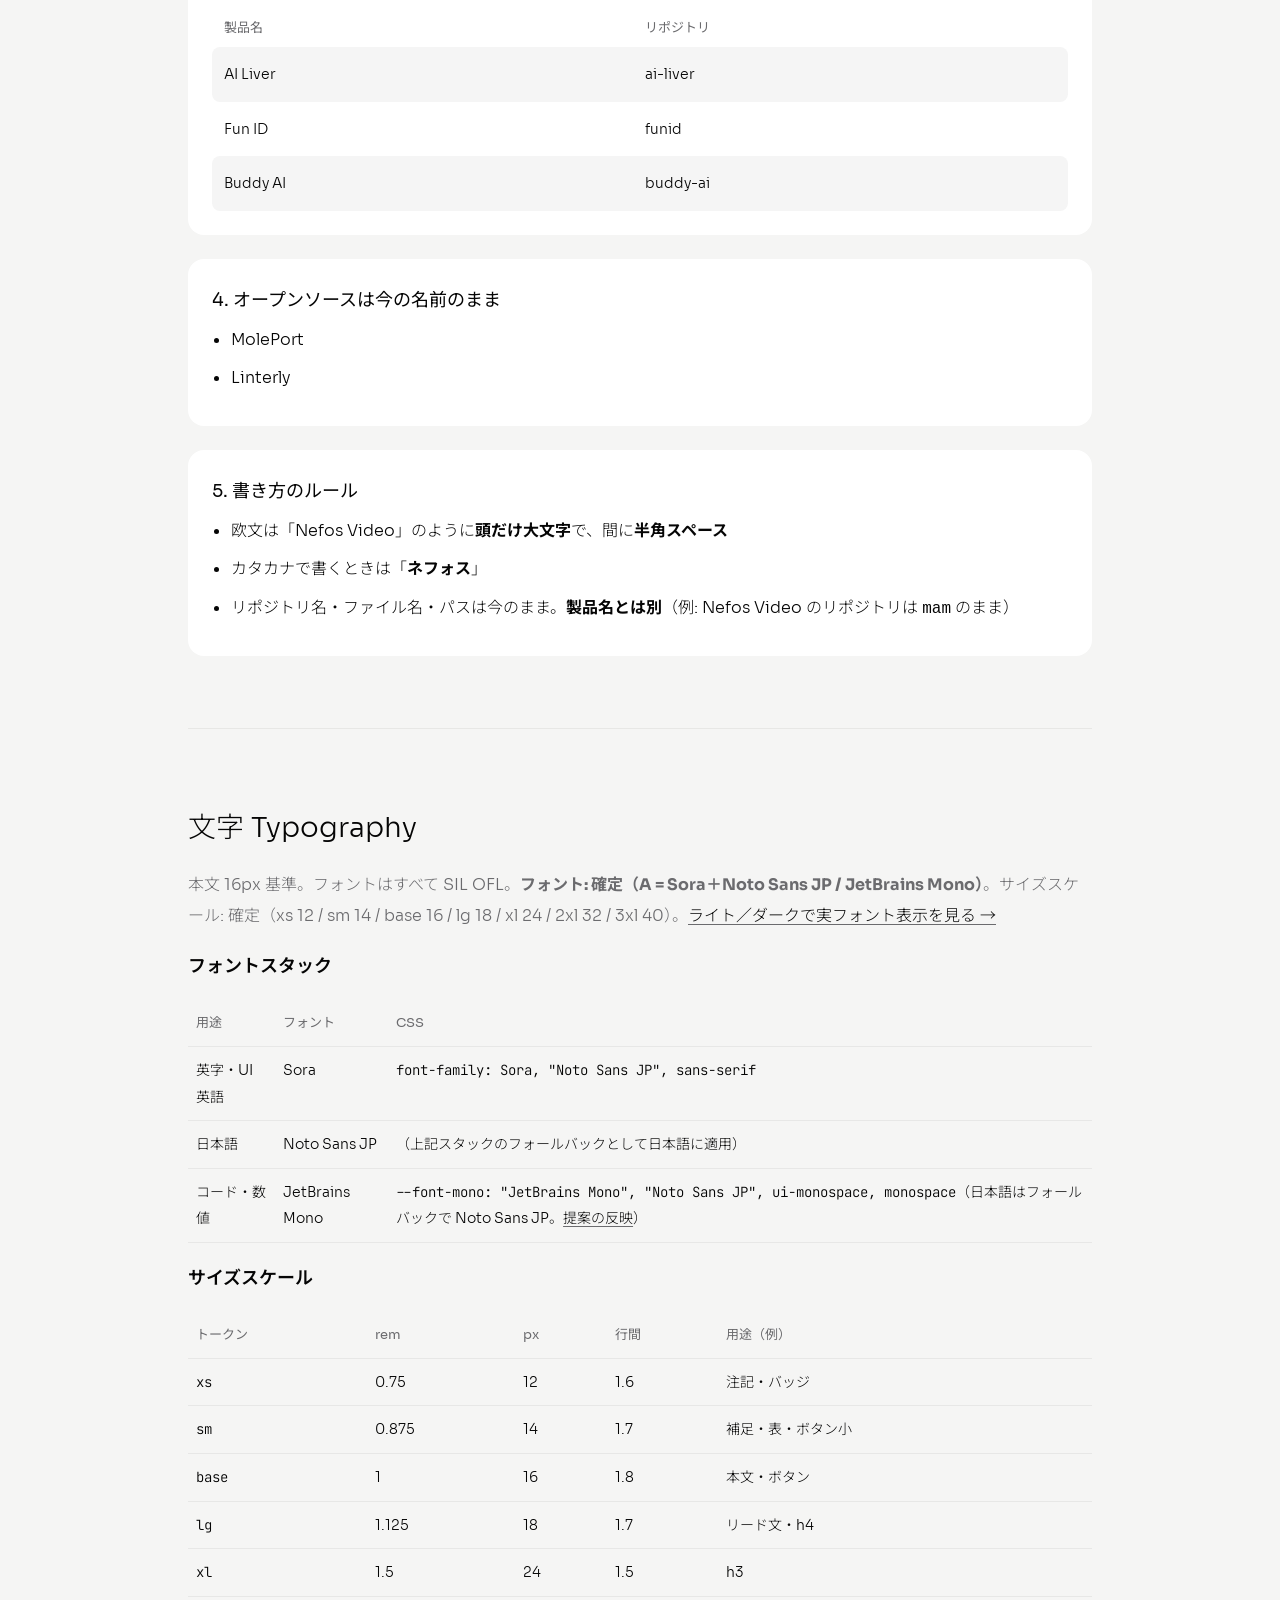
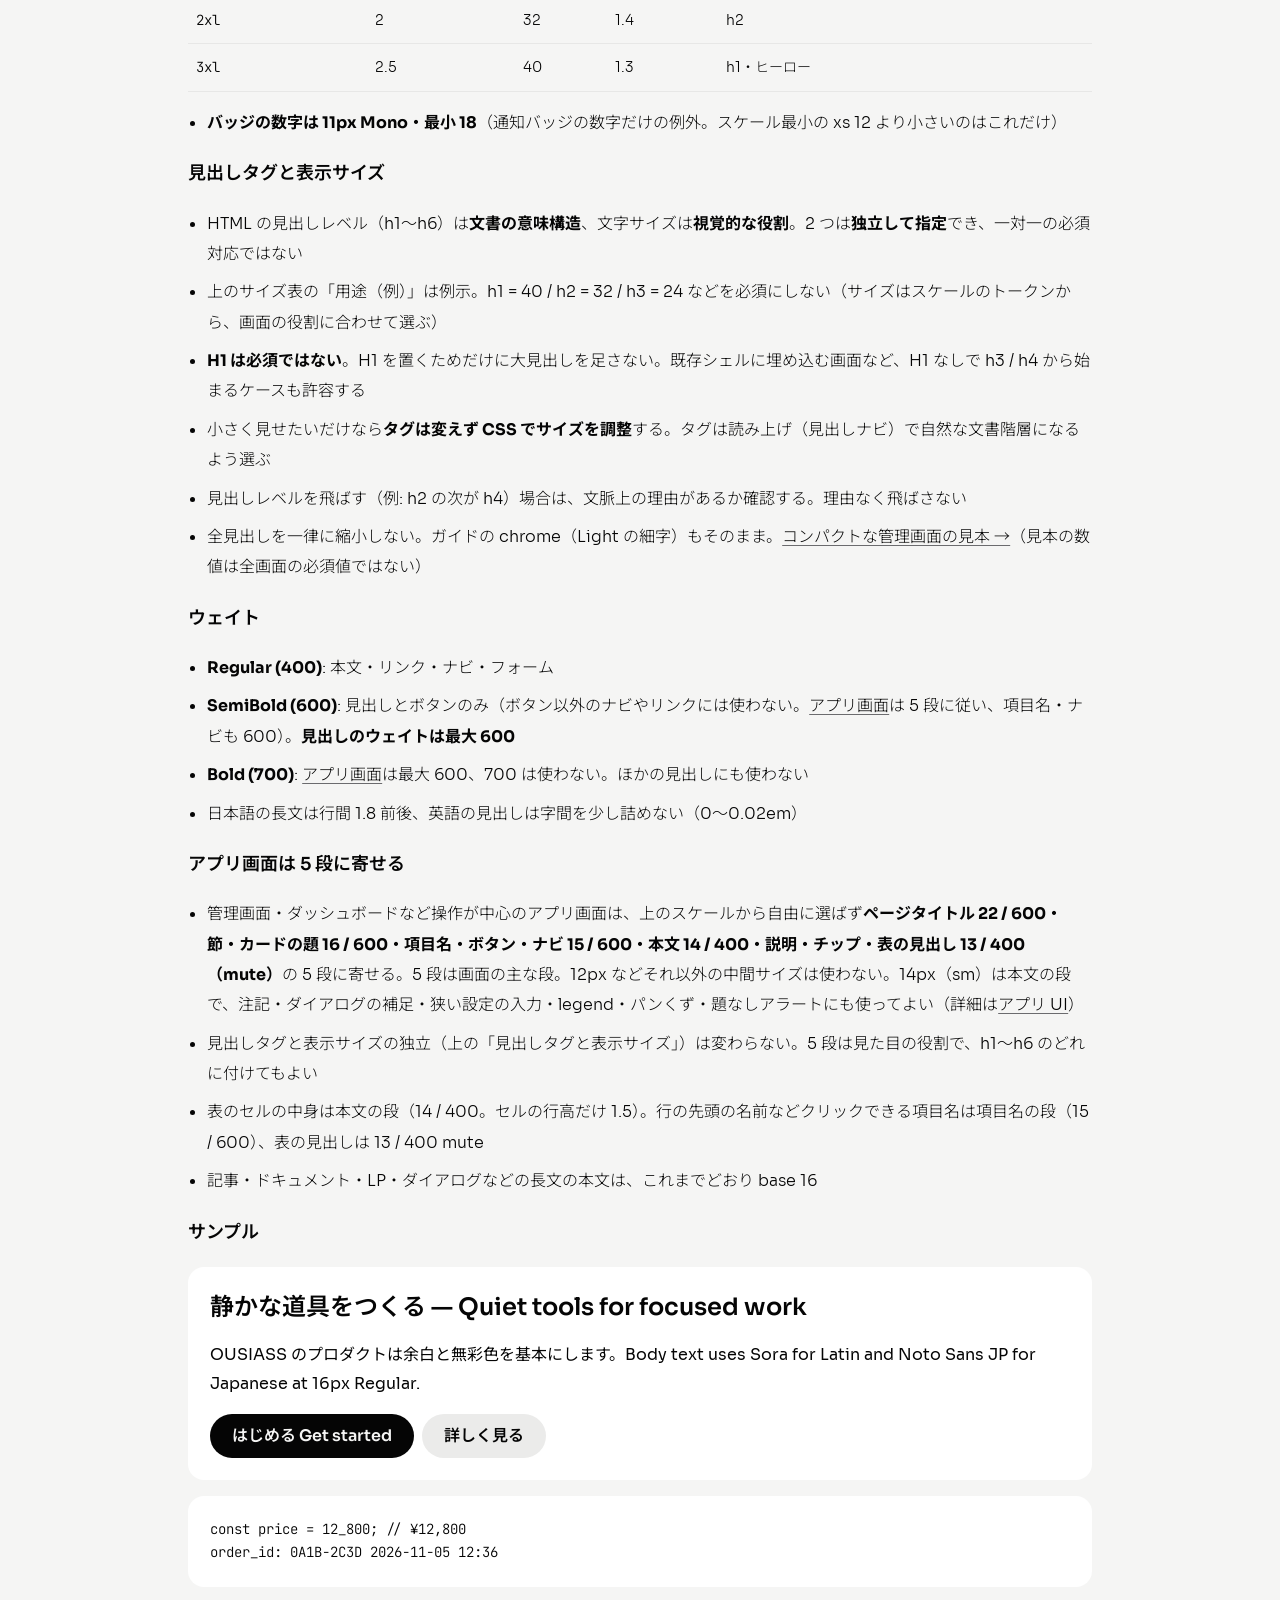
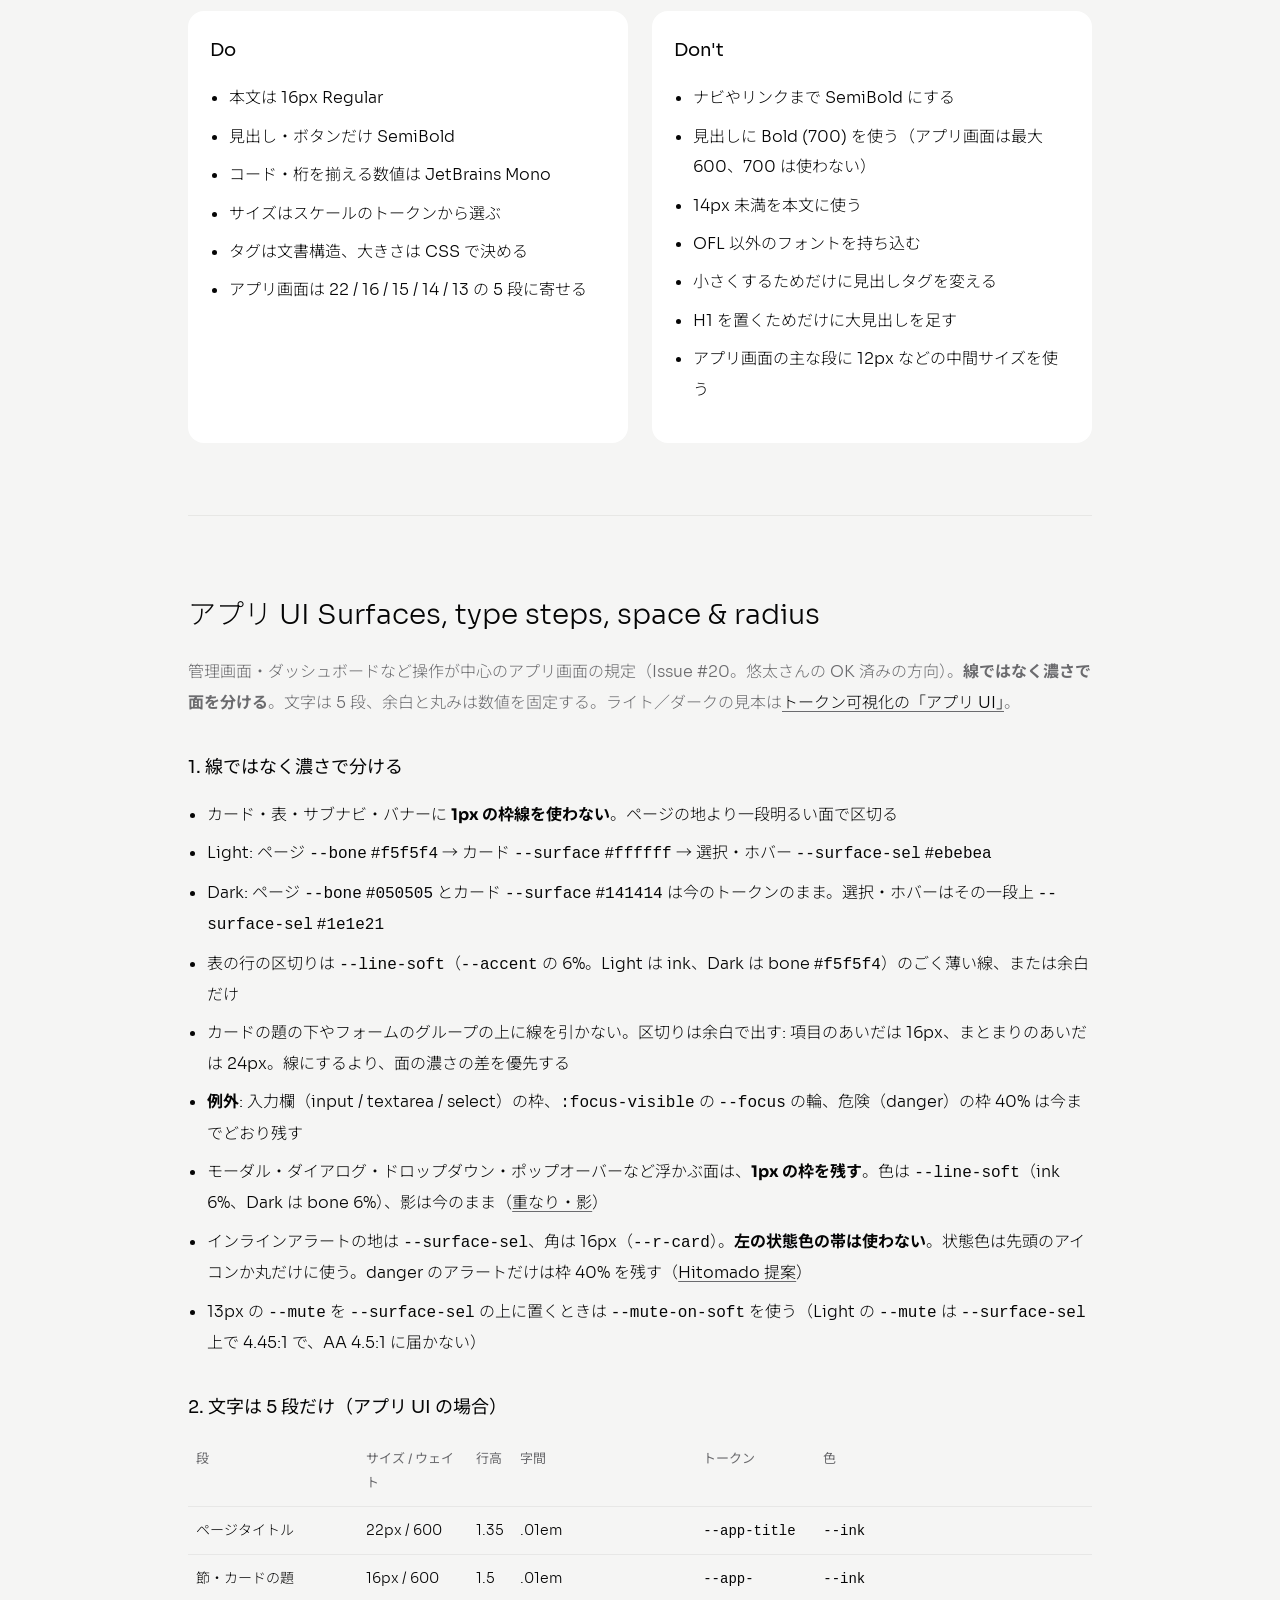
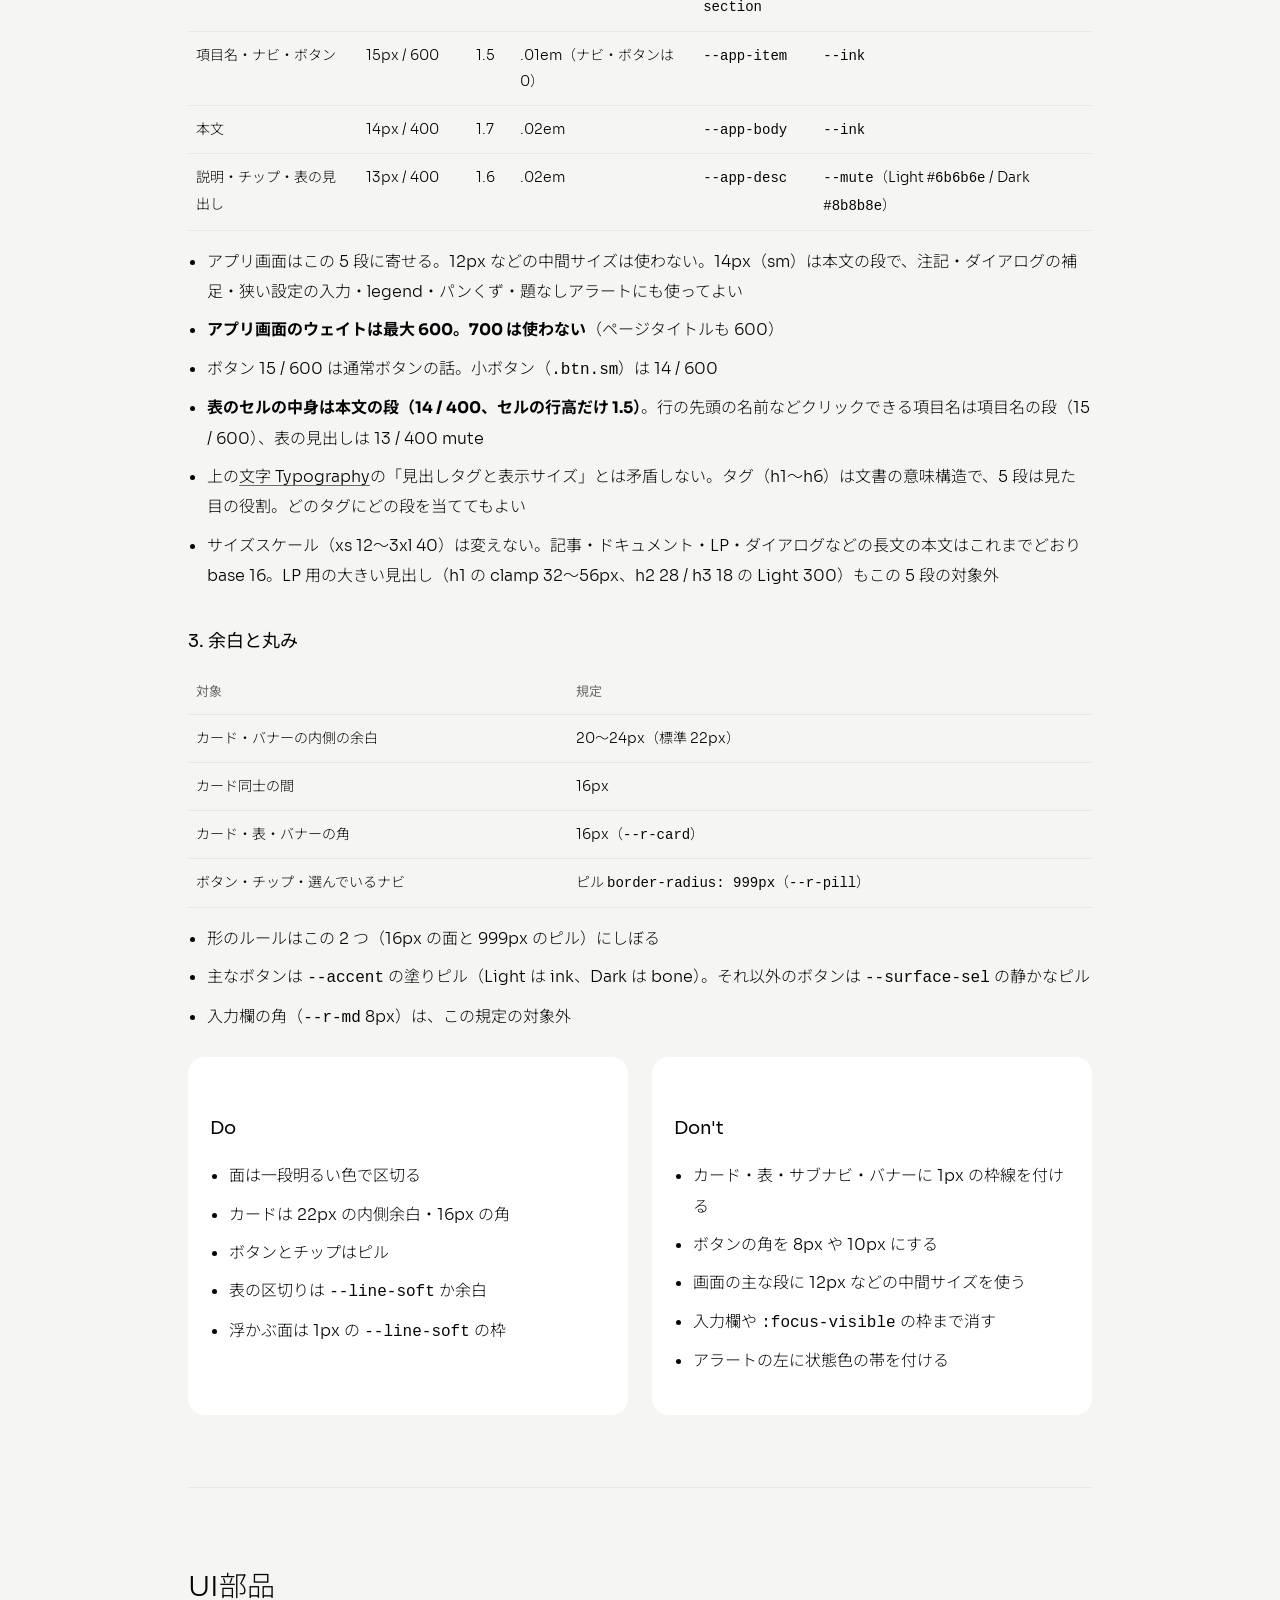
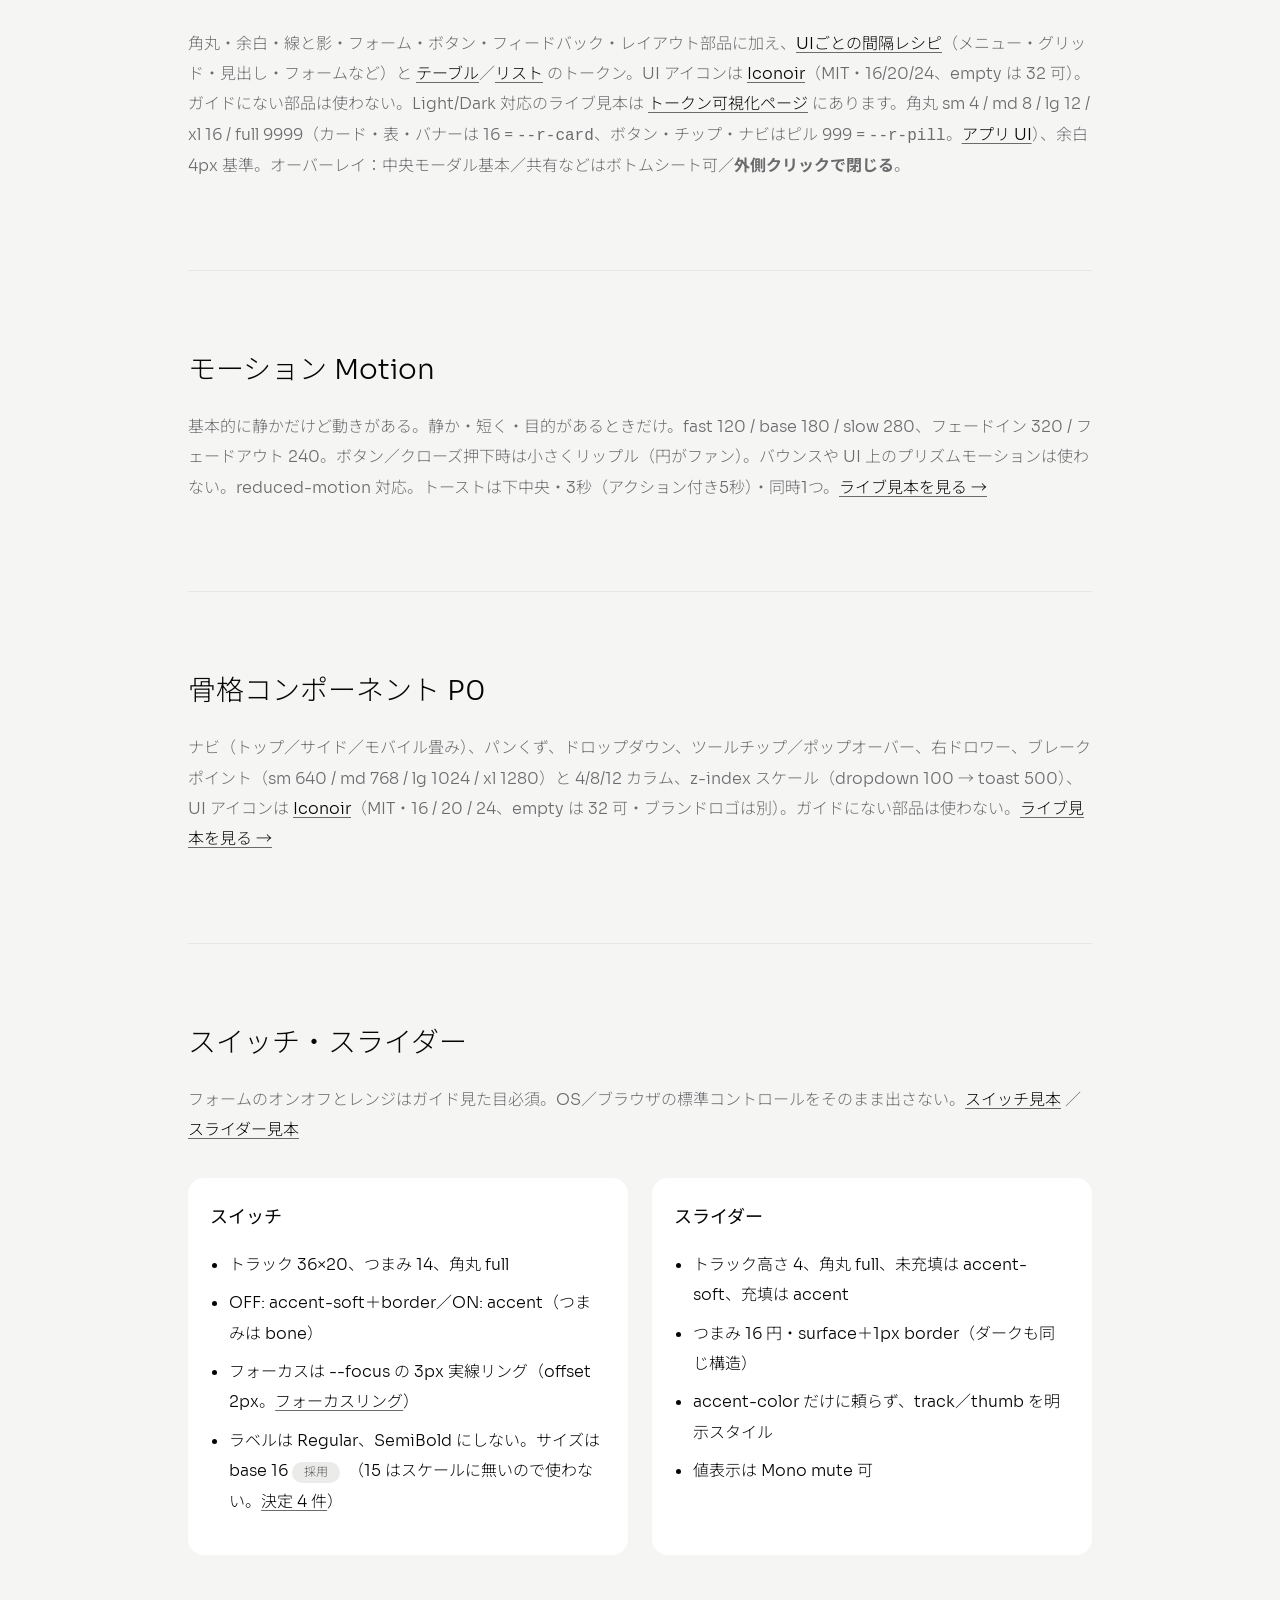
==== commit 1377ac05: "fix: アプリ画面の表のセルを本文の段（14/400・行高 1.5）にする - 表のセルの中身は --app-body、行の先頭の項目名は --app-item（15/600）、表の見出しは 13/" ====
--- a/index.html
+++ b/index.html
@@ -161,7 +161,7 @@
 <ul class="p"><li><strong>バッジの数字は 11px Mono・最小 18</strong>（通知バッジの数字だけの例外。スケール最小の xs 12 より小さいのはこれだけ）</li></ul>
 <h3 class="h">見出しタグと表示サイズ</h3><ul class="p"><li>HTML の見出しレベル（h1〜h6）は<strong>文書の意味構造</strong>、文字サイズは<strong>視覚的な役割</strong>。2 つは<strong>独立して指定</strong>でき、一対一の必須対応ではない</li><li>上のサイズ表の「用途（例）」は例示。h1 = 40 / h2 = 32 / h3 = 24 などを必須にしない（サイズはスケールのトークンから、画面の役割に合わせて選ぶ）</li><li><strong>H1 は必須ではない</strong>。H1 を置くためだけに大見出しを足さない。既存シェルに埋め込む画面など、H1 なしで h3 / h4 から始まるケースも許容する</li><li>小さく見せたいだけなら<strong>タグは変えず CSS でサイズを調整</strong>する。タグは読み上げ（見出しナビ）で自然な文書階層になるよう選ぶ</li><li>見出しレベルを飛ばす（例: h2 の次が h4）場合は、文脈上の理由があるか確認する。理由なく飛ばさない</li><li>全見出しを一律に縮小しない。ガイドの chrome（Light の細字）もそのまま。<a href="tokens-preview.html#heading-compact">コンパクトな管理画面の見本 →</a>（見本の数値は全画面の必須値ではない）</li></ul>
 <h3 class="h">ウェイト</h3><ul class="p"><li><strong>Regular (400)</strong>: 本文・リンク・ナビ・フォーム</li><li><strong>SemiBold (600)</strong>: 見出しとボタンのみ（ボタン以外のナビやリンクには使わない。<a href="#app-ui">アプリ画面</a>は 5 段に従い、項目名・ナビも 600）。<strong>見出しのウェイトは最大 600</strong></li><li><strong>Bold (700)</strong>: <a href="#app-ui">アプリ画面</a>は最大 600、700 は使わない。ほかの見出しにも使わない</li><li>日本語の長文は行間 1.8 前後、英語の見出しは字間を少し詰めない（0〜0.02em）</li></ul>
-<h3 class="h">アプリ画面は 5 段に寄せる</h3><ul class="p"><li>管理画面・ダッシュボードなど操作が中心のアプリ画面は、上のスケールから自由に選ばず<strong>ページタイトル 22 / 600・節・カードの題 16 / 600・項目名・ボタン・ナビ 15 / 600・本文 14 / 400・説明・チップ・表の見出し 13 / 400（mute）</strong>の 5 段に寄せる。5 段は画面の主な段。12px などそれ以外の中間サイズは使わない。14px（sm）は本文の段で、注記・ダイアログの補足・狭い設定の入力・legend・パンくず・題なしアラートにも使ってよい（詳細は<a href="#app-ui">アプリ UI</a>）</li><li>見出しタグと表示サイズの独立（上の「見出しタグと表示サイズ」）は変わらない。5 段は見た目の役割で、h1〜h6 のどれに付けてもよい</li><li>記事・ドキュメント・LP・ダイアログなどの長文の本文は、これまでどおり base 16</li></ul>
+<h3 class="h">アプリ画面は 5 段に寄せる</h3><ul class="p"><li>管理画面・ダッシュボードなど操作が中心のアプリ画面は、上のスケールから自由に選ばず<strong>ページタイトル 22 / 600・節・カードの題 16 / 600・項目名・ボタン・ナビ 15 / 600・本文 14 / 400・説明・チップ・表の見出し 13 / 400（mute）</strong>の 5 段に寄せる。5 段は画面の主な段。12px などそれ以外の中間サイズは使わない。14px（sm）は本文の段で、注記・ダイアログの補足・狭い設定の入力・legend・パンくず・題なしアラートにも使ってよい（詳細は<a href="#app-ui">アプリ UI</a>）</li><li>見出しタグと表示サイズの独立（上の「見出しタグと表示サイズ」）は変わらない。5 段は見た目の役割で、h1〜h6 のどれに付けてもよい</li><li>表のセルの中身は本文の段（14 / 400。セルの行高だけ 1.5）。行の先頭の名前などクリックできる項目名は項目名の段（15 / 600）、表の見出しは 13 / 400 mute</li><li>記事・ドキュメント・LP・ダイアログなどの長文の本文は、これまでどおり base 16</li></ul>
 <h3 class="h">サンプル</h3><div class="tbox"><div class="h" style="font-size:1.5rem;line-height:1.5">静かな道具をつくる — Quiet tools for focused work</div><p class="b" style="font-size:1rem;line-height:1.8">OUSIASS のプロダクトは余白と無彩色を基本にします。Body text uses Sora for Latin and Noto Sans JP for Japanese at 16px Regular.</p><div class="sbtn-row"><button class="sbtn">はじめる Get started</button><button class="sbtn o">詳しく見る</button></div></div>
 <div class="tbox mono" style="font-size:.875rem;line-height:1.7">const price = 12_800; // ¥12,800<br>order_id: 0A1B-2C3D  2026-11-05 12:36</div>
 <div class="dd" style="margin-top:24px"><div><h3>Do</h3><ul class="p"><li>本文は 16px Regular</li><li>見出し・ボタンだけ SemiBold</li><li>コード・桁を揃える数値は JetBrains Mono</li><li>サイズはスケールのトークンから選ぶ</li><li>タグは文書構造、大きさは CSS で決める</li><li>アプリ画面は 22 / 16 / 15 / 14 / 13 の 5 段に寄せる</li></ul></div><div><h3>Don't</h3><ul class="p"><li>ナビやリンクまで SemiBold にする</li><li>見出しに Bold (700) を使う（アプリ画面は最大 600、700 は使わない）</li><li>14px 未満を本文に使う</li><li>OFL 以外のフォントを持ち込む</li><li>小さくするためだけに見出しタグを変える</li><li>H1 を置くためだけに大見出しを足す</li><li>アプリ画面の主な段に 12px などの中間サイズを使う</li></ul></div></div></section>
@@ -170,7 +170,7 @@
 <ul class="p"><li>カード・表・サブナビ・バナーに <strong>1px の枠線を使わない</strong>。ページの地より一段明るい面で区切る</li><li>Light: ページ <code>--bone</code> <code>#f5f5f4</code> → カード <code>--surface</code> <code>#ffffff</code> → 選択・ホバー <code>--surface-sel</code> <code>#ebebea</code></li><li>Dark: ページ <code>--bone</code> <code>#050505</code> とカード <code>--surface</code> <code>#141414</code> は今のトークンのまま。選択・ホバーはその一段上 <code>--surface-sel</code> <code>#1e1e21</code></li><li>表の行の区切りは <code>--line-soft</code>（<code>--accent</code> の 6%。Light は ink、Dark は bone <code>#f5f5f4</code>）のごく薄い線、または余白だけ</li><li>カードの題の下やフォームのグループの上に線を引かない。区切りは余白で出す: 項目のあいだは 16px、まとまりのあいだは 24px。線にするより、面の濃さの差を優先する</li><li><strong>例外</strong>: 入力欄（input / textarea / select）の枠、<code>:focus-visible</code> の <code>--focus</code> の輪、危険（danger）の枠 40% は今までどおり残す</li><li>モーダル・ダイアログ・ドロップダウン・ポップオーバーなど浮かぶ面は、<strong>1px の枠を残す</strong>。色は <code>--line-soft</code>（ink 6%、Dark は bone 6%）、影は今のまま（<a href="#layers">重なり・影</a>）</li><li>インラインアラートの地は <code>--surface-sel</code>、角は 16px（<code>--r-card</code>）。<strong>左の状態色の帯は使わない</strong>。状態色は先頭のアイコンか丸だけに使う。danger のアラートだけは枠 40% を残す（<a href="#proposals">Hitomado 提案</a>）</li><li>13px の <code>--mute</code> を <code>--surface-sel</code> の上に置くときは <code>--mute-on-soft</code> を使う（Light の <code>--mute</code> は <code>--surface-sel</code> 上で 4.45:1 で、AA 4.5:1 に届かない）</li></ul>
 <h3>2. 文字は 5 段だけ（アプリ UI の場合）</h3>
 <table class="ut"><thead><tr><th scope="col">段</th><th scope="col">サイズ / ウェイト</th><th scope="col">行高</th><th scope="col">字間</th><th scope="col">トークン</th><th scope="col">色</th></tr></thead><tbody><tr><td>ページタイトル</td><td>22px / 600</td><td>1.35</td><td>.01em</td><td><code>--app-title</code></td><td><code>--ink</code></td></tr><tr><td>節・カードの題</td><td>16px / 600</td><td>1.5</td><td>.01em</td><td><code>--app-section</code></td><td><code>--ink</code></td></tr><tr><td>項目名・ナビ・ボタン</td><td>15px / 600</td><td>1.5</td><td>.01em（ナビ・ボタンは 0）</td><td><code>--app-item</code></td><td><code>--ink</code></td></tr><tr><td>本文</td><td>14px / 400</td><td>1.7</td><td>.02em</td><td><code>--app-body</code></td><td><code>--ink</code></td></tr><tr><td>説明・チップ・表の見出し</td><td>13px / 400</td><td>1.6</td><td>.02em</td><td><code>--app-desc</code></td><td><code>--mute</code>（Light <code>#6b6b6e</code> / Dark <code>#8b8b8e</code>）</td></tr></tbody></table>
-<ul class="p"><li>アプリ画面はこの 5 段に寄せる。12px などの中間サイズは使わない。14px（sm）は本文の段で、注記・ダイアログの補足・狭い設定の入力・legend・パンくず・題なしアラートにも使ってよい</li><li><strong>アプリ画面のウェイトは最大 600。700 は使わない</strong>（ページタイトルも 600）</li><li>ボタン 15 / 600 は通常ボタンの話。小ボタン（<code>.btn.sm</code>）は 14 / 600</li><li>上の<a href="#typography">文字 Typography</a>の「見出しタグと表示サイズ」とは矛盾しない。タグ（h1〜h6）は文書の意味構造で、5 段は見た目の役割。どのタグにどの段を当ててもよい</li><li>サイズスケール（xs 12〜3xl 40）は変えない。記事・ドキュメント・LP・ダイアログなどの長文の本文はこれまでどおり base 16。LP 用の大きい見出し（h1 の clamp 32〜56px、h2 28 / h3 18 の Light 300）もこの 5 段の対象外</li></ul>
+<ul class="p"><li>アプリ画面はこの 5 段に寄せる。12px などの中間サイズは使わない。14px（sm）は本文の段で、注記・ダイアログの補足・狭い設定の入力・legend・パンくず・題なしアラートにも使ってよい</li><li><strong>アプリ画面のウェイトは最大 600。700 は使わない</strong>（ページタイトルも 600）</li><li>ボタン 15 / 600 は通常ボタンの話。小ボタン（<code>.btn.sm</code>）は 14 / 600</li><li><strong>表のセルの中身は本文の段（14 / 400、セルの行高だけ 1.5）</strong>。行の先頭の名前などクリックできる項目名は項目名の段（15 / 600）、表の見出しは 13 / 400 mute</li><li>上の<a href="#typography">文字 Typography</a>の「見出しタグと表示サイズ」とは矛盾しない。タグ（h1〜h6）は文書の意味構造で、5 段は見た目の役割。どのタグにどの段を当ててもよい</li><li>サイズスケール（xs 12〜3xl 40）は変えない。記事・ドキュメント・LP・ダイアログなどの長文の本文はこれまでどおり base 16。LP 用の大きい見出し（h1 の clamp 32〜56px、h2 28 / h3 18 の Light 300）もこの 5 段の対象外</li></ul>
 <h3>3. 余白と丸み</h3>
 <table class="ut"><thead><tr><th scope="col">対象</th><th scope="col">規定</th></tr></thead><tbody><tr><td>カード・バナーの内側の余白</td><td>20〜24px（標準 22px）</td></tr><tr><td>カード同士の間</td><td>16px</td></tr><tr><td>カード・表・バナーの角</td><td>16px（<code>--r-card</code>）</td></tr><tr><td>ボタン・チップ・選んでいるナビ</td><td>ピル <code>border-radius: 999px</code>（<code>--r-pill</code>）</td></tr></tbody></table>
 <ul class="p"><li>形のルールはこの 2 つ（16px の面と 999px のピル）にしぼる</li><li>主なボタンは <code>--accent</code> の塗りピル（Light は ink、Dark は bone）。それ以外のボタンは <code>--surface-sel</code> の静かなピル</li><li>入力欄の角（<code>--r-md</code> 8px）は、この規定の対象外</li></ul>
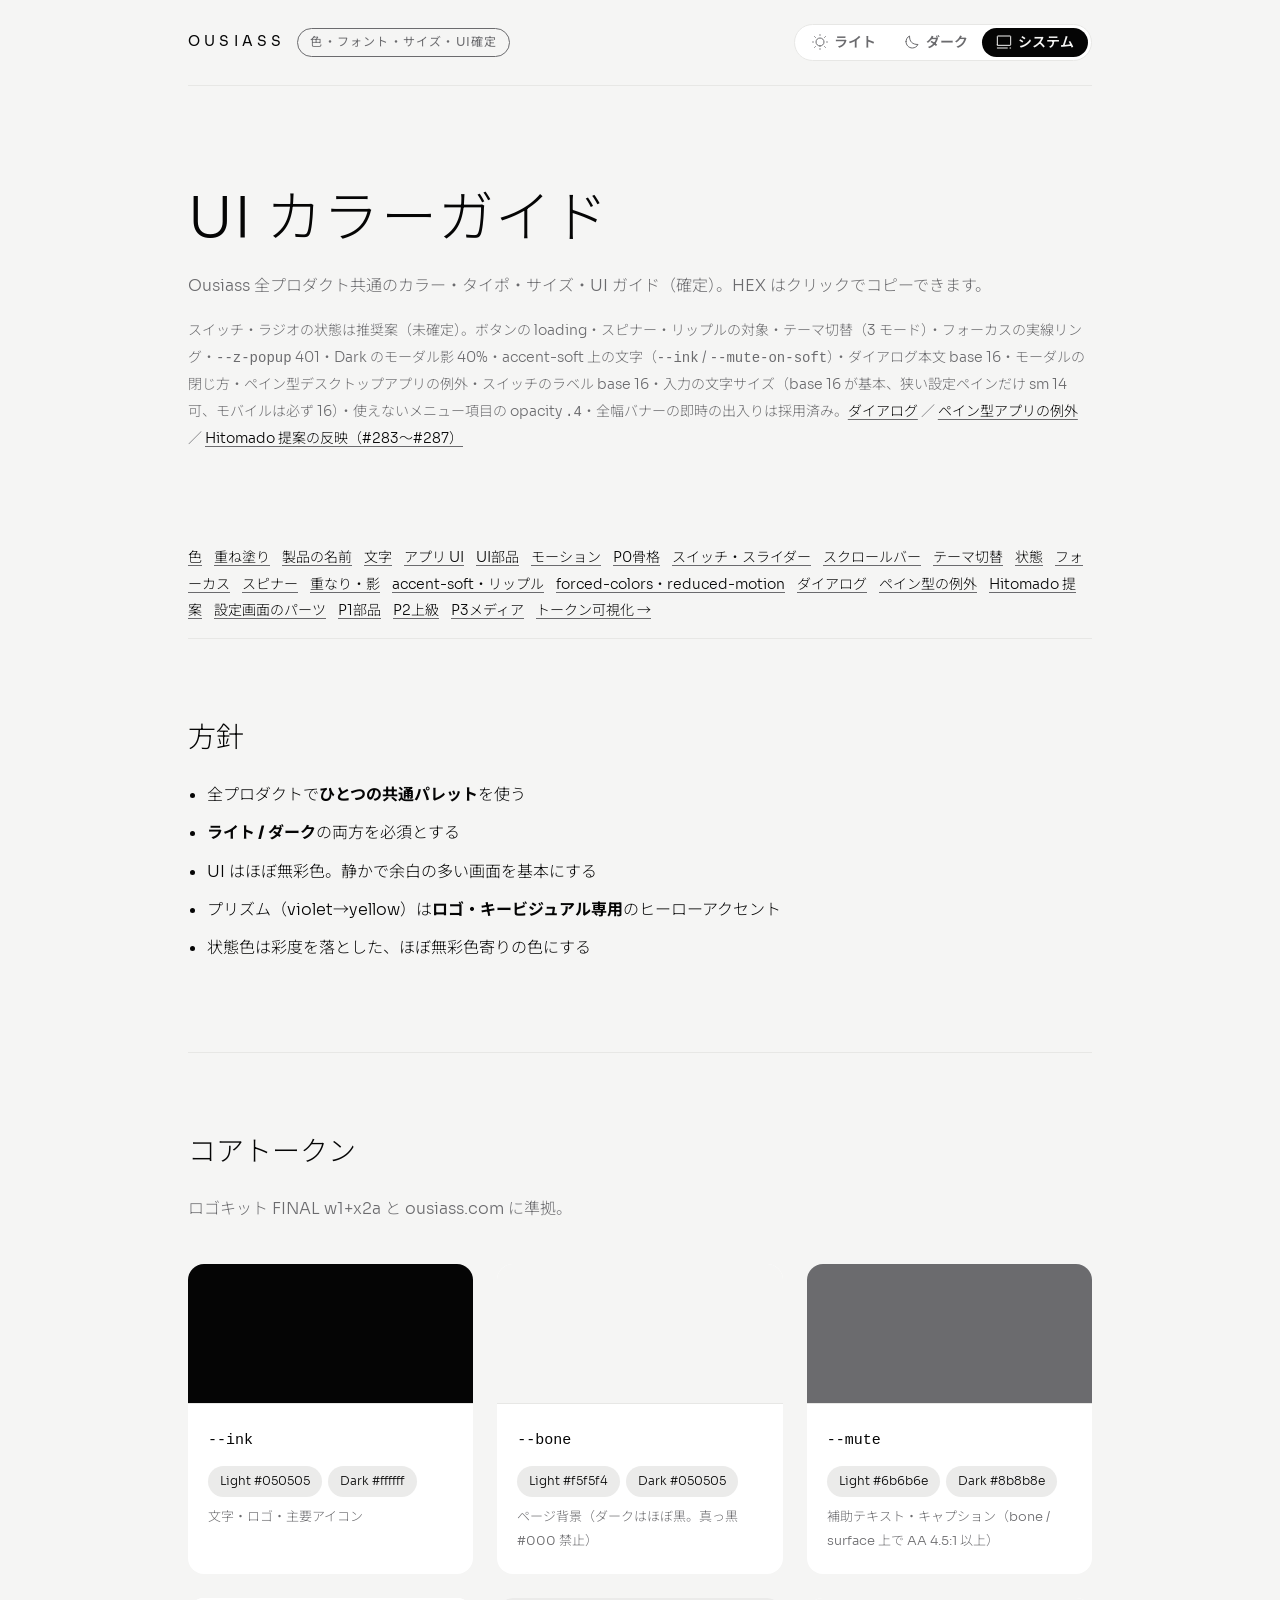
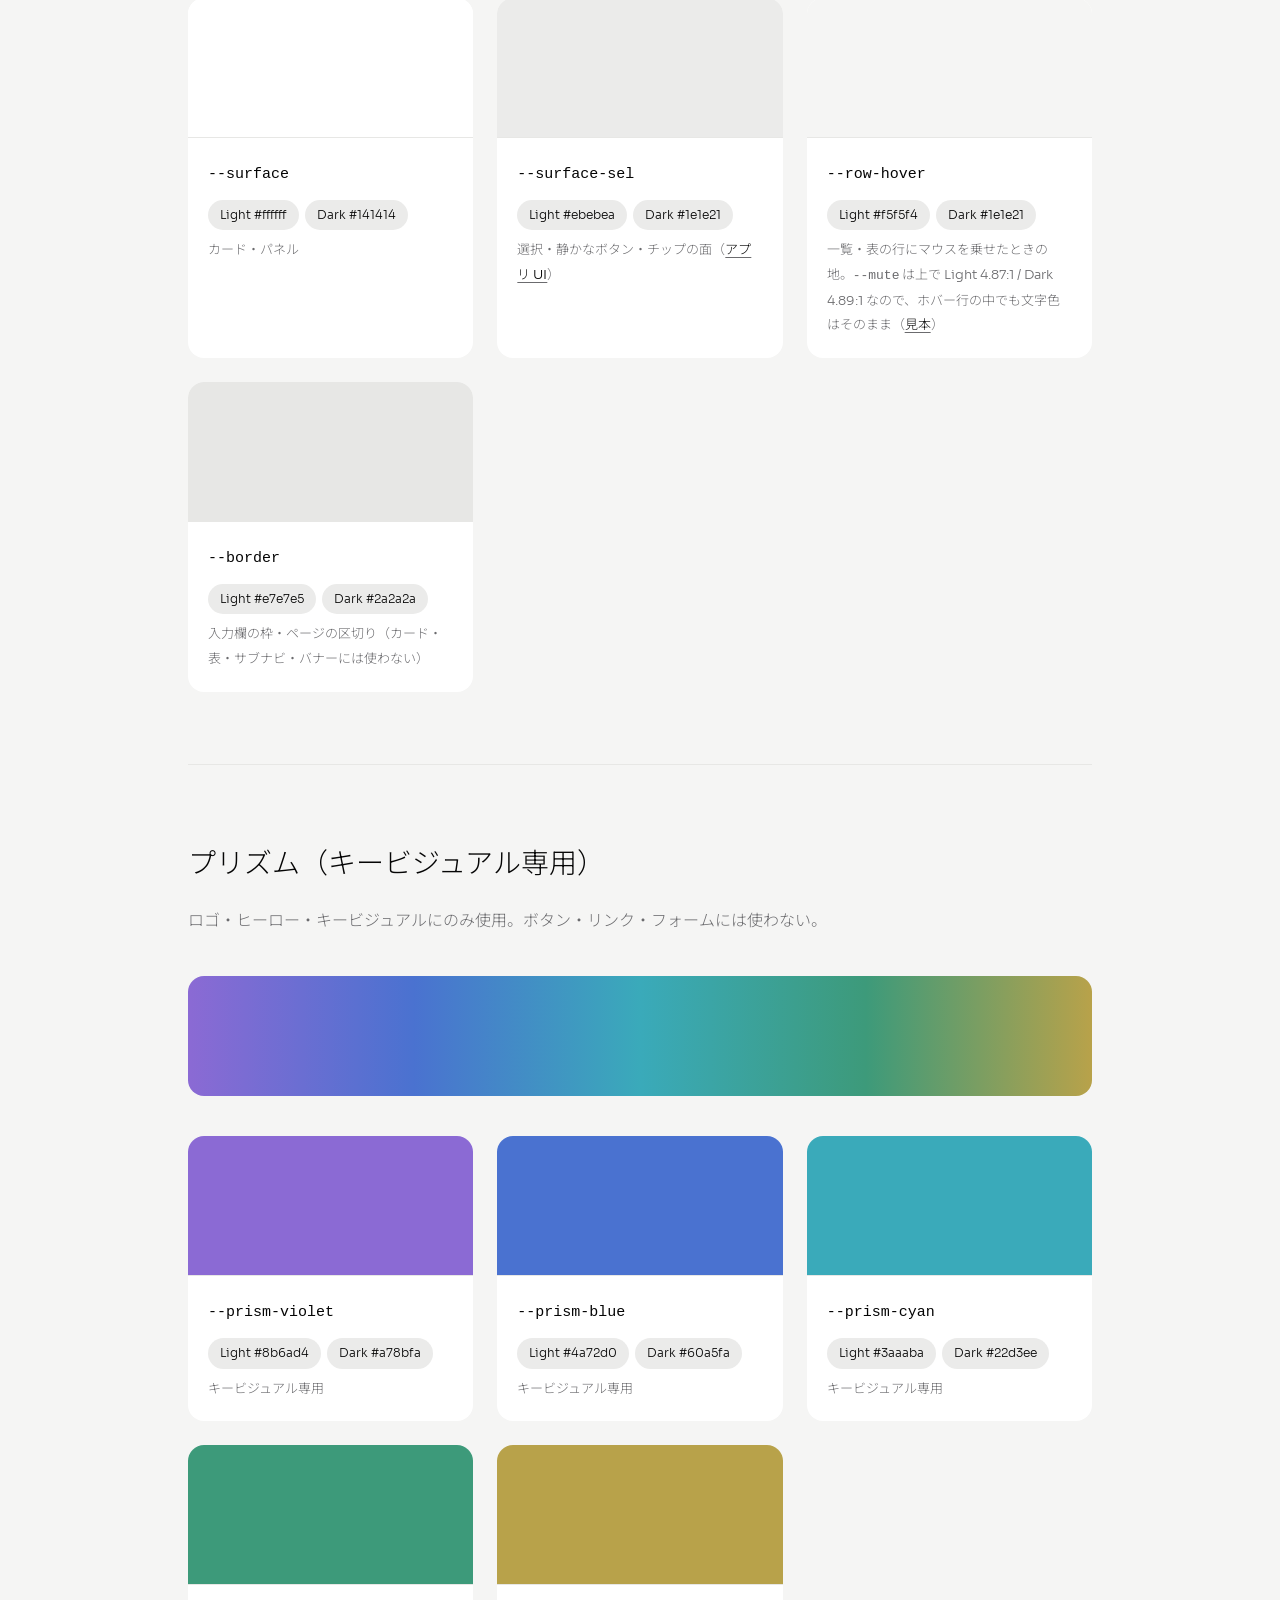
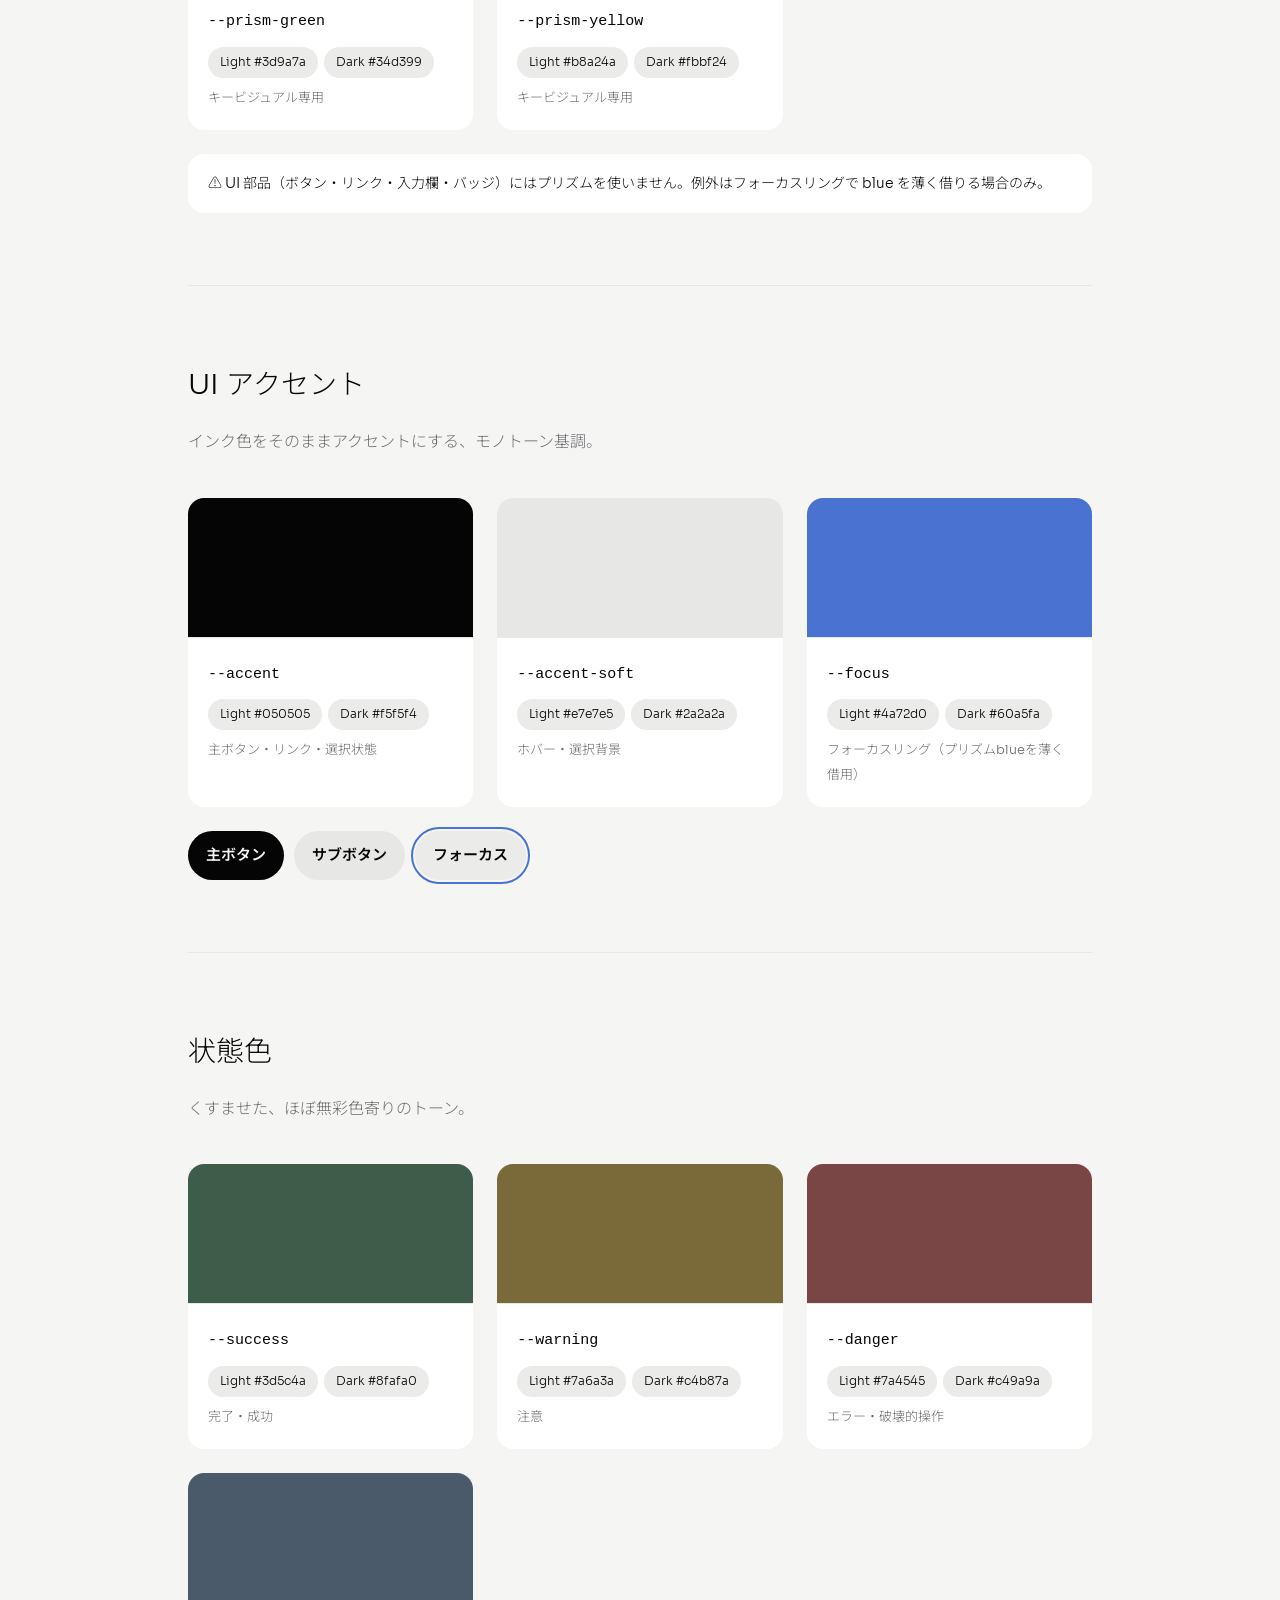
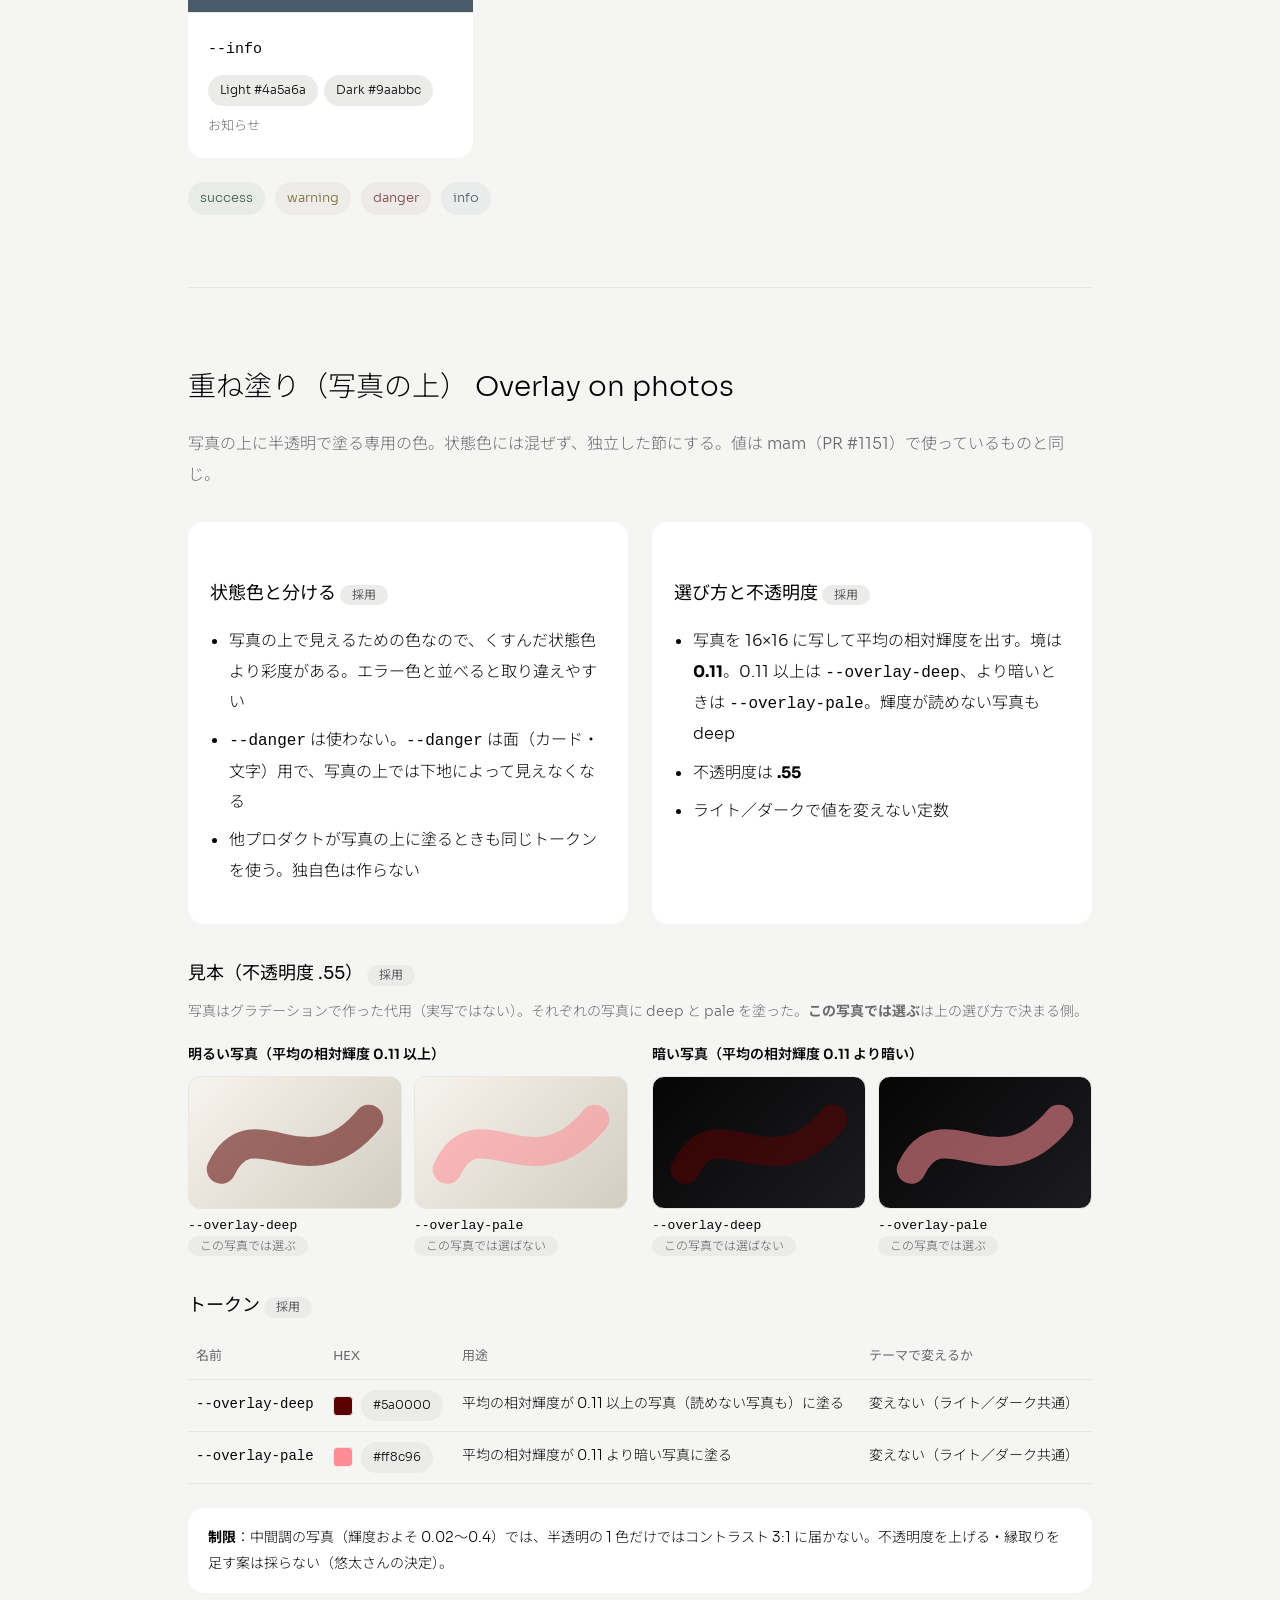
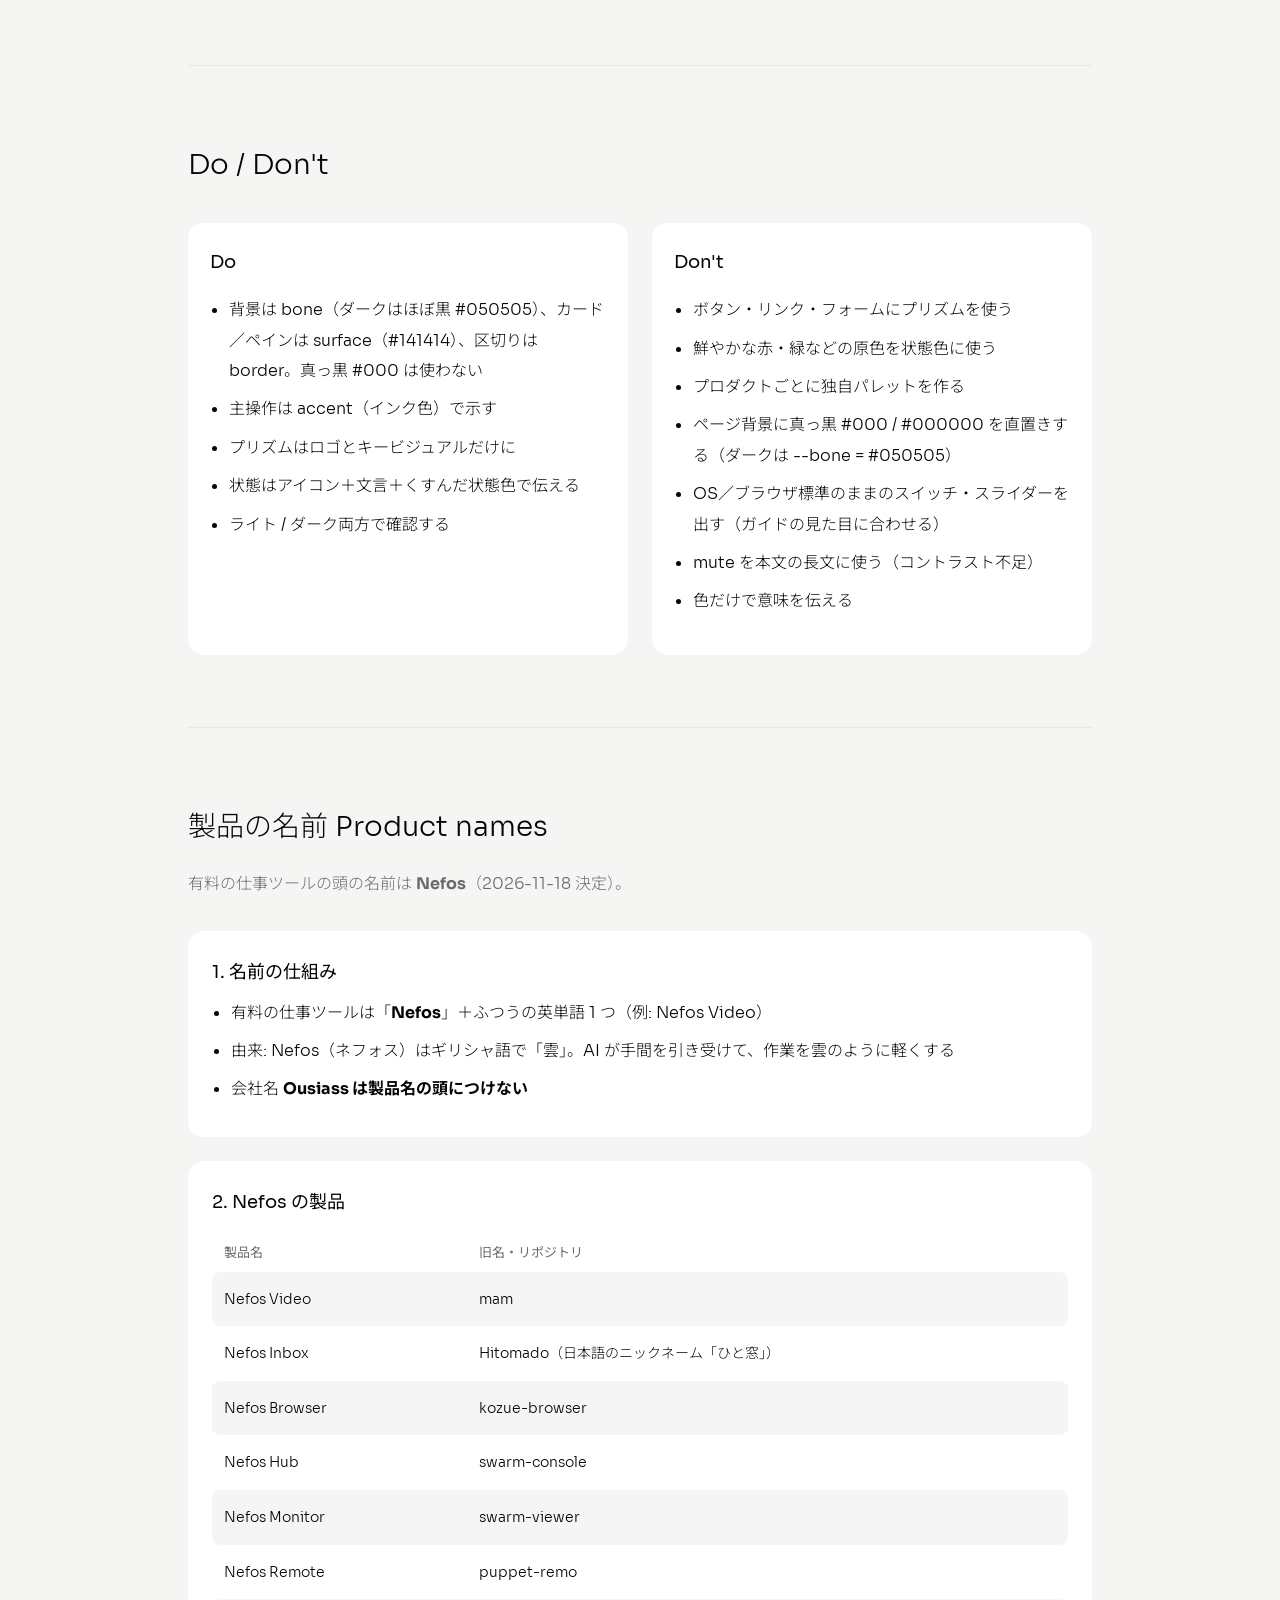
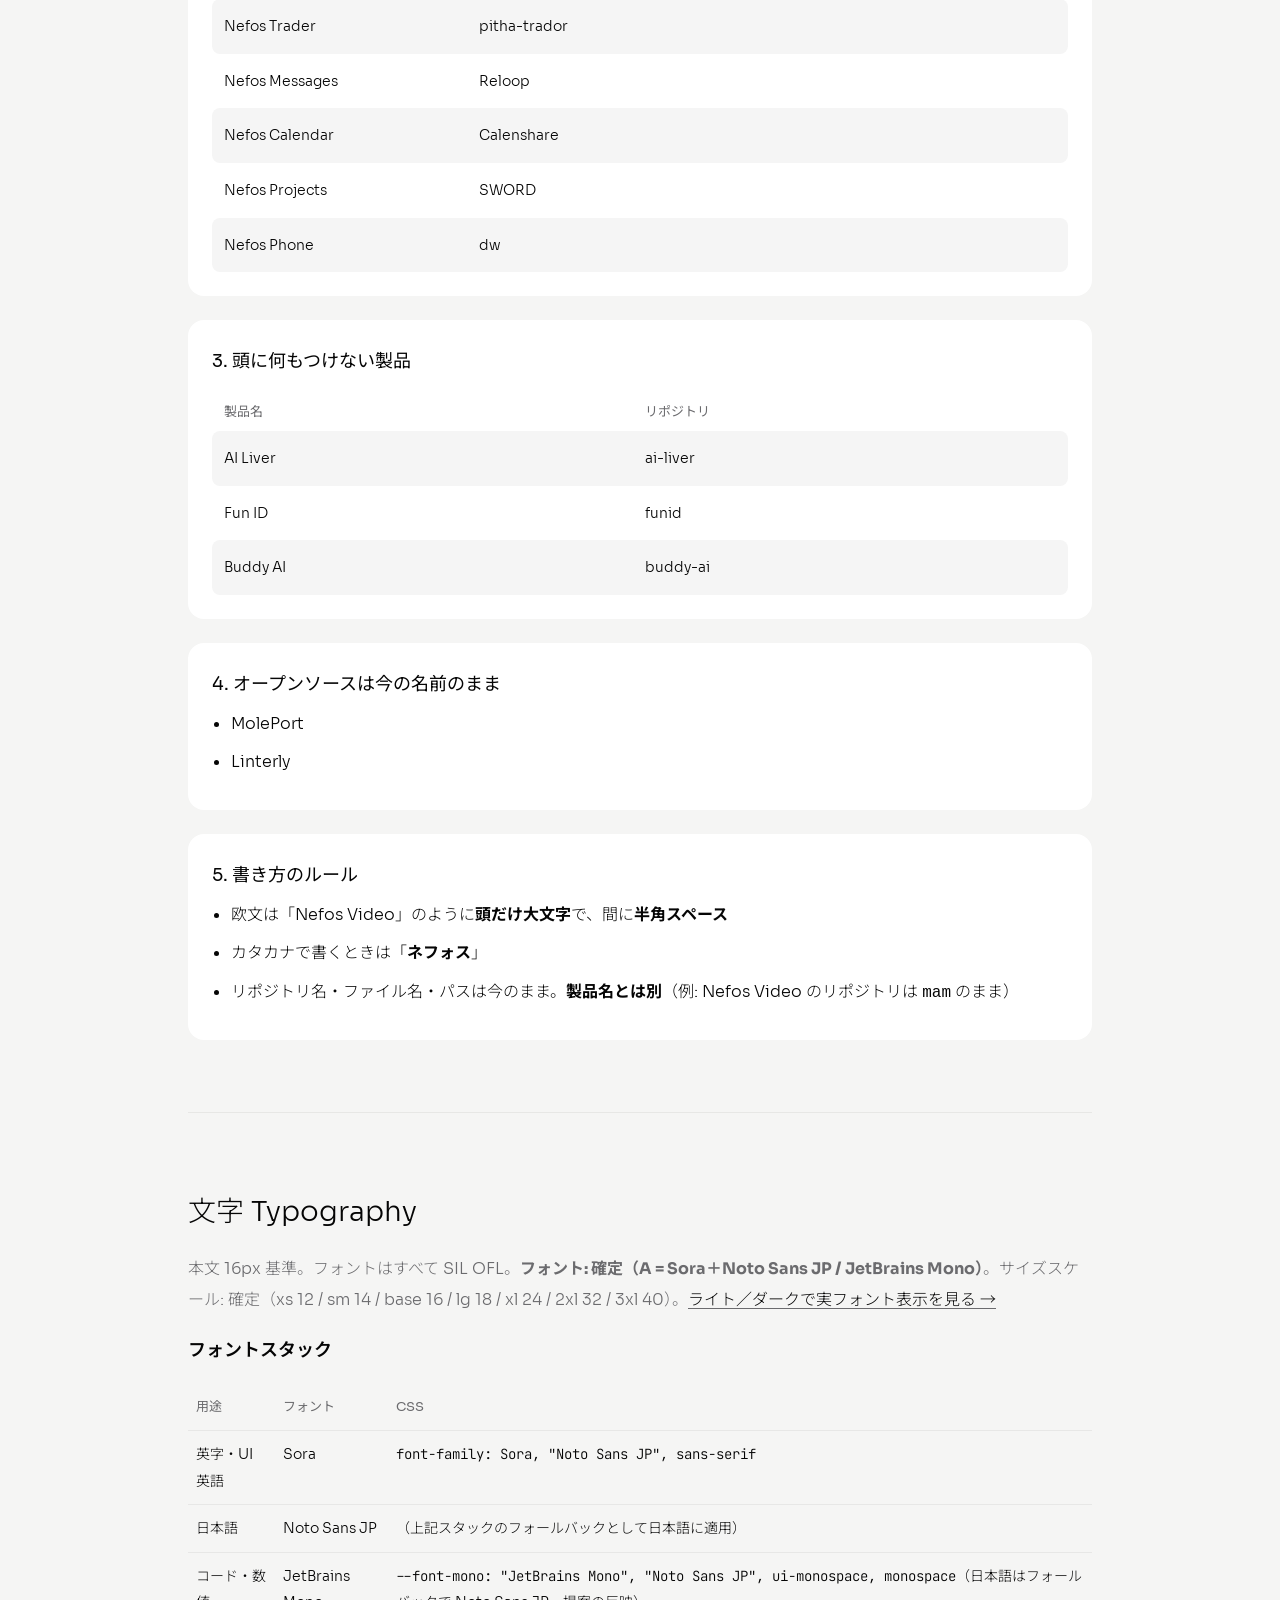
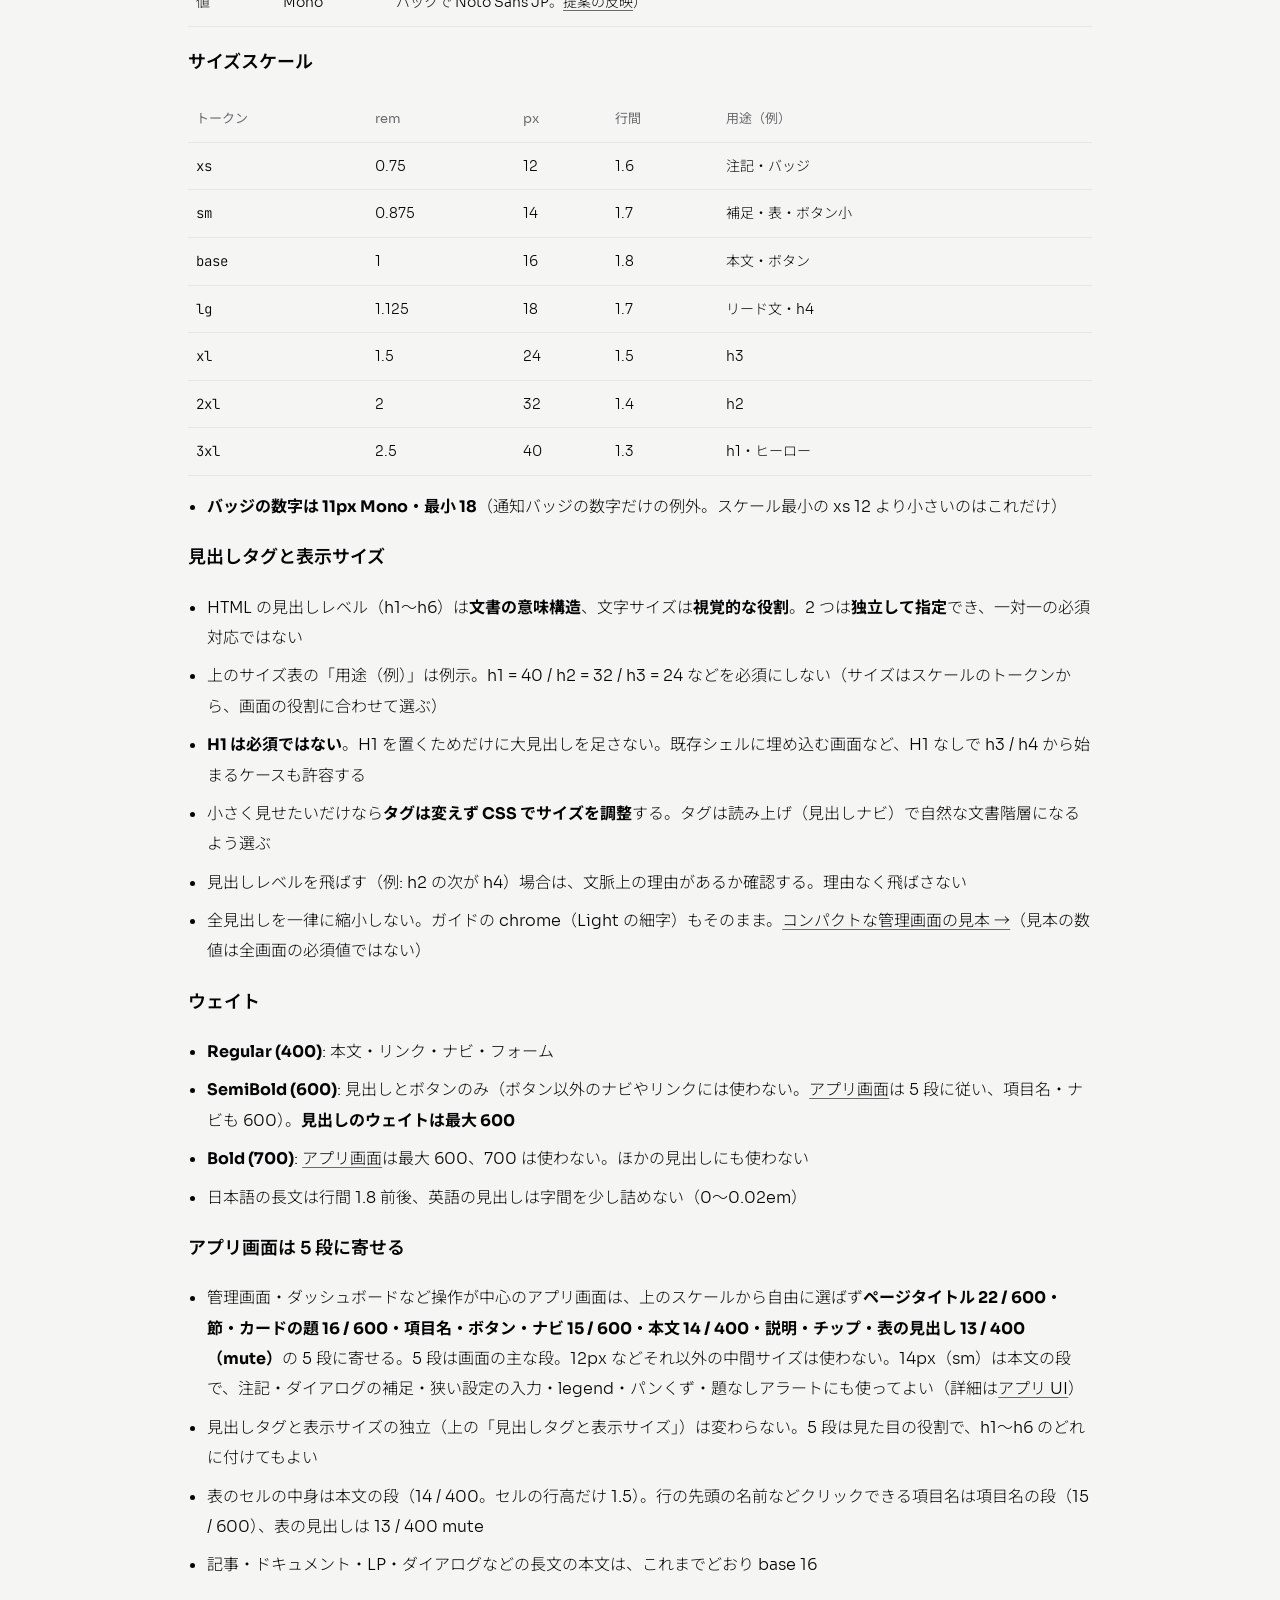
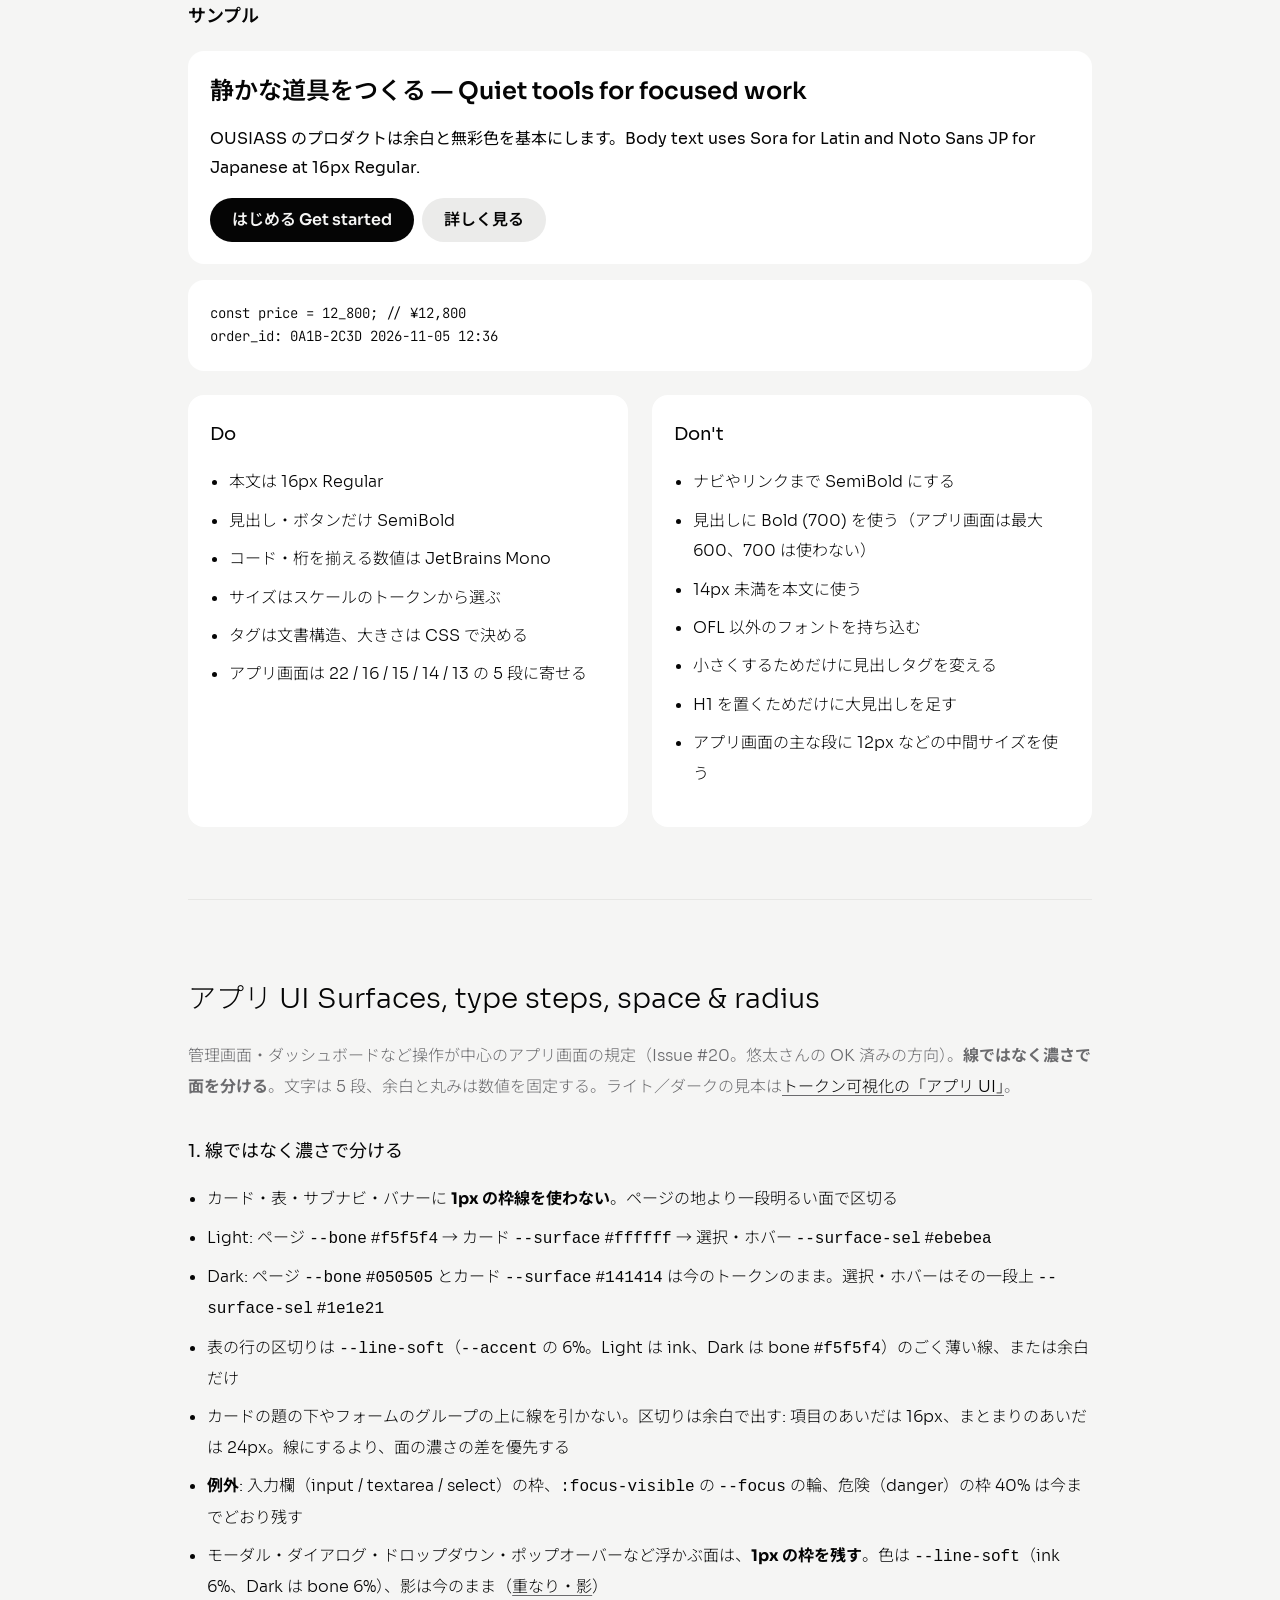
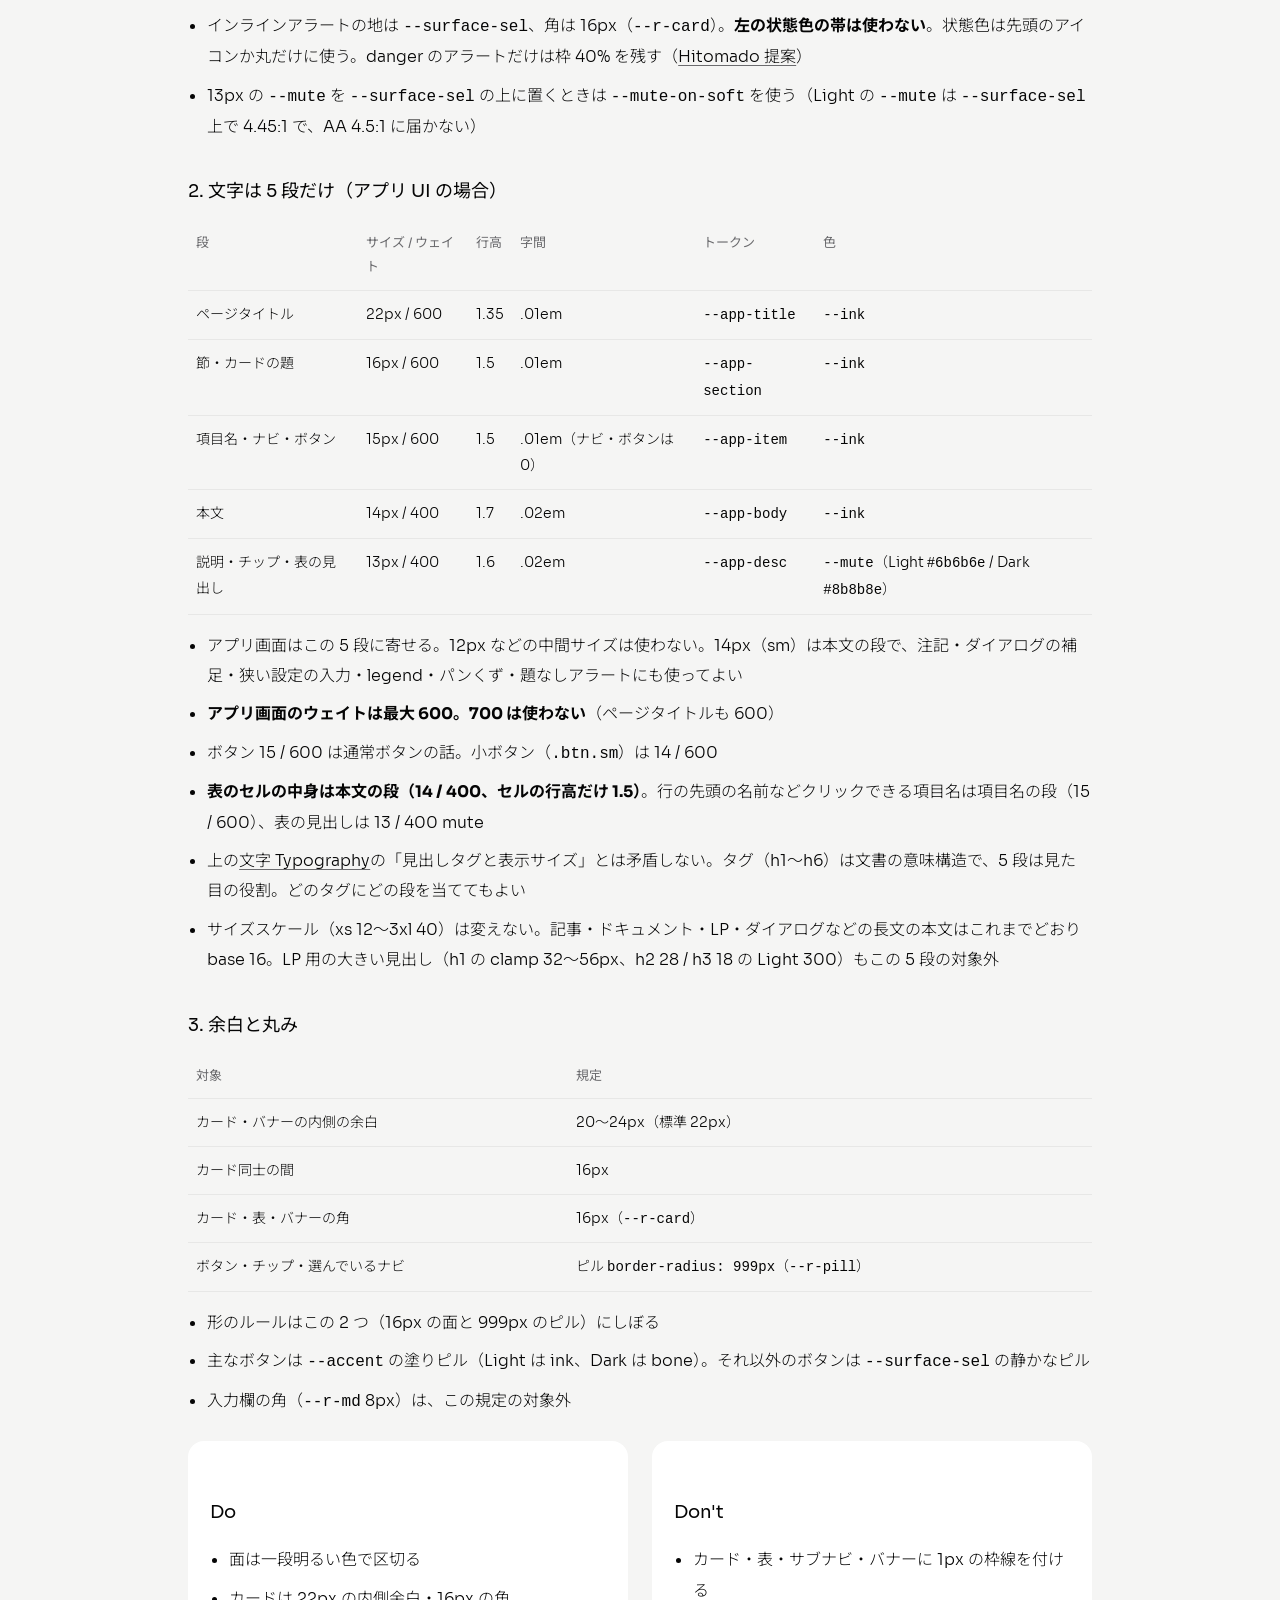
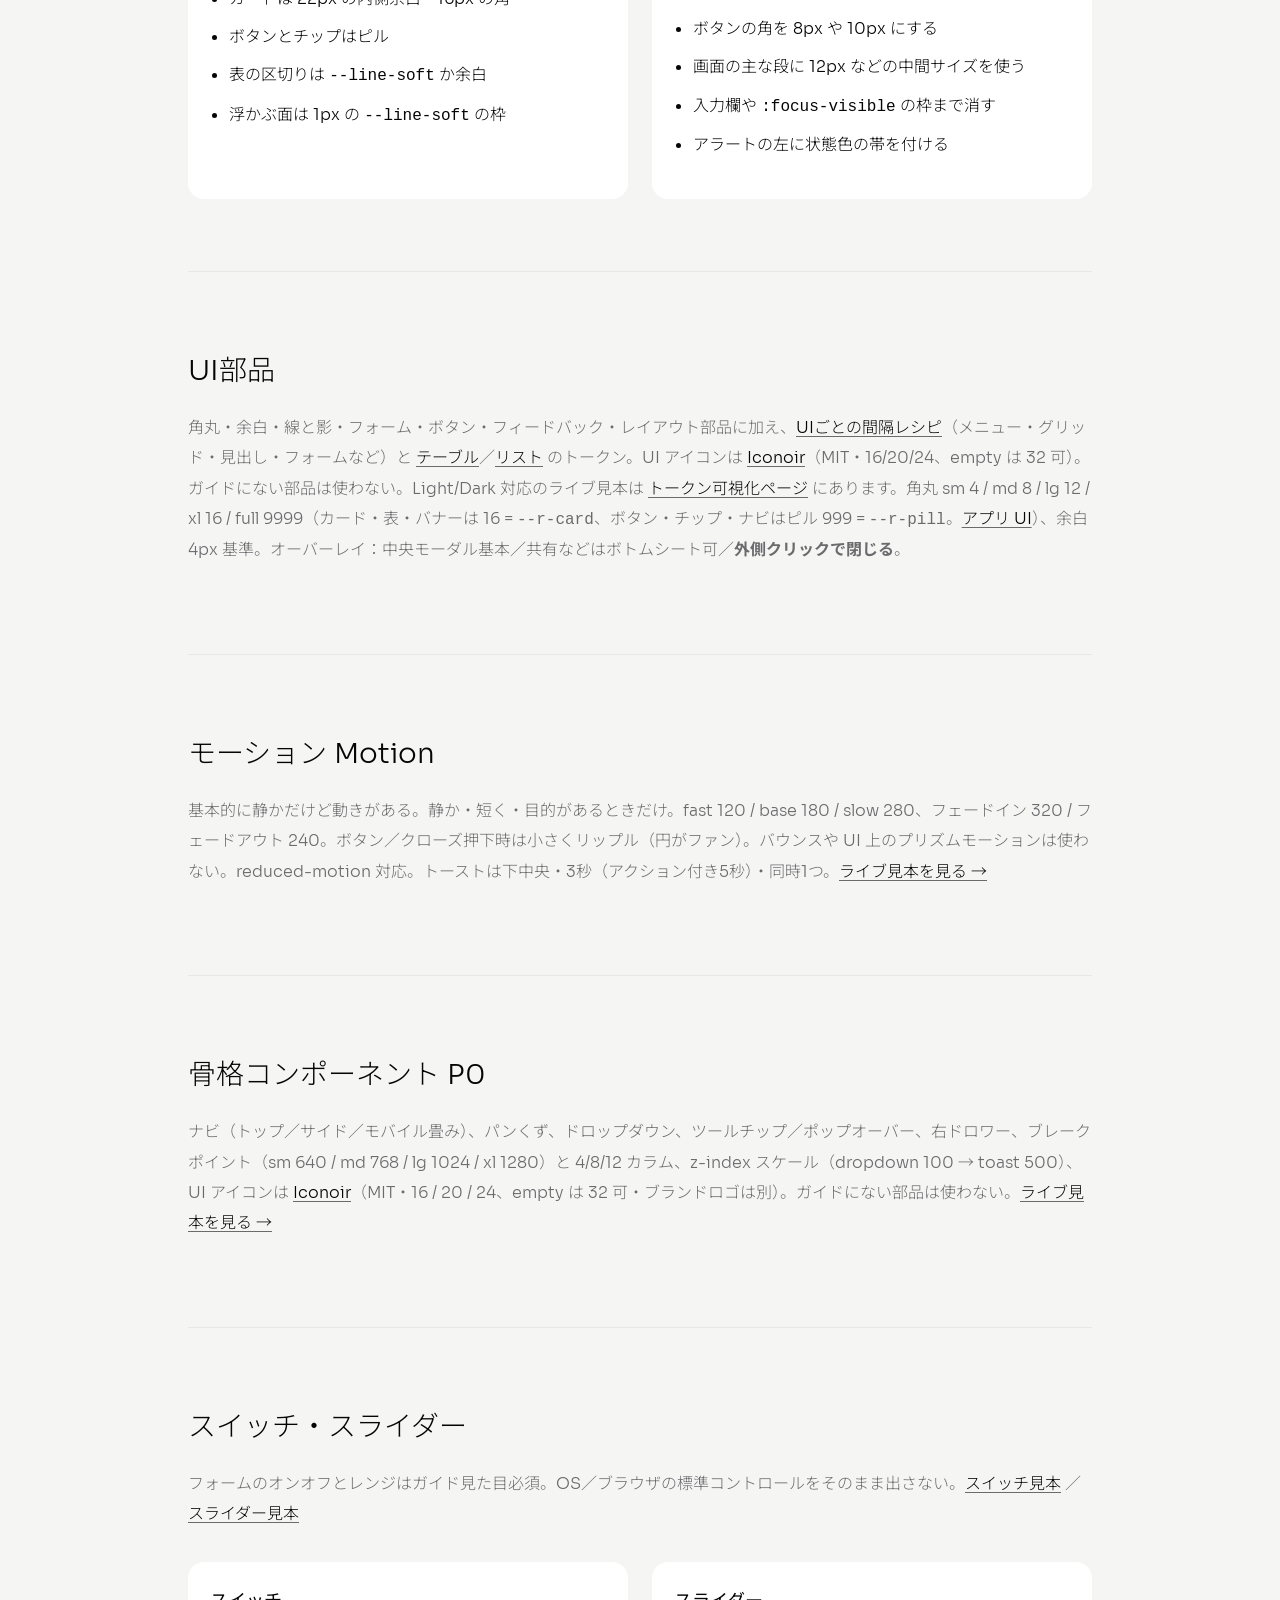
==== commit 9d023e60: "feat: 行ホバーのトークン --row-hover を足し、アプリ UI の表を 375px で横に流さない Refs #98  Signed-off-by: ousiass <ousiass@d" ====
--- a/index.html
+++ b/index.html
@@ -4,8 +4,8 @@
 <link rel="preconnect" href="https://fonts.googleapis.com"><link href="https://fonts.googleapis.com/css2?family=Noto+Sans+JP:wght@300;400;500;600;700&family=Sora:wght@600;700&family=JetBrains+Mono:wght@400;600&display=swap" rel="stylesheet">
 <style>
 @font-face{font-family:Sora;src:url(fonts/Sora-Light.ttf);font-weight:300;font-display:swap}@font-face{font-family:Sora;src:url(fonts/Sora-Regular.ttf);font-weight:400;font-display:swap}
-:root{--ink:#050505;--bone:#f5f5f4;--mute:#6b6b6e;--surface:#ffffff;--surface-sel:#ebebea;--border:#e7e7e5;--accent:#050505;--accent-soft:#e7e7e5;--focus:#4a72d0;--success:#3d5c4a;--warning:#7a6a3a;--danger:#7a4545;--info:#4a5a6a;--prism:linear-gradient(90deg,#8b6ad4,#4a72d0,#3aaaba,#3d9a7a,#b8a24a)}
-[data-theme=dark]{--ink:#ffffff;--bone:#050505;--mute:#8b8b8e;--surface:#141414;--surface-sel:#1e1e21;--border:#2a2a2a;--accent:#f5f5f4;--accent-soft:#2a2a2a;--focus:#60a5fa;--success:#8fafa0;--warning:#c4b87a;--danger:#c49a9a;--info:#9aabbc;--prism:linear-gradient(90deg,#a78bfa,#60a5fa,#22d3ee,#34d399,#fbbf24)}
+:root{--ink:#050505;--bone:#f5f5f4;--mute:#6b6b6e;--surface:#ffffff;--surface-sel:#ebebea;--row-hover:#f5f5f4;--border:#e7e7e5;--accent:#050505;--accent-soft:#e7e7e5;--focus:#4a72d0;--success:#3d5c4a;--warning:#7a6a3a;--danger:#7a4545;--info:#4a5a6a;--prism:linear-gradient(90deg,#8b6ad4,#4a72d0,#3aaaba,#3d9a7a,#b8a24a)}
+[data-theme=dark]{--ink:#ffffff;--bone:#050505;--mute:#8b8b8e;--surface:#141414;--surface-sel:#1e1e21;--row-hover:#1e1e21;--border:#2a2a2a;--accent:#f5f5f4;--accent-soft:#2a2a2a;--focus:#60a5fa;--success:#8fafa0;--warning:#c4b87a;--danger:#c49a9a;--info:#9aabbc;--prism:linear-gradient(90deg,#a78bfa,#60a5fa,#22d3ee,#34d399,#fbbf24)}
 :root,[data-theme]{--mute-on-soft:color-mix(in srgb,var(--mute) 85%,var(--ink));--line-soft:color-mix(in srgb,var(--accent) 6%,transparent);--font-mono:"JetBrains Mono","Noto Sans JP",ui-monospace,monospace;--overlay-deep:#5a0000;--overlay-pale:#ff8c96}
 :root{color-scheme:light}[data-theme=dark]{color-scheme:dark}
 *{box-sizing:border-box}body{margin:0;background:var(--bone);color:var(--ink);font:300 16px/1.9 Sora,"Noto Sans JP",sans-serif}
@@ -78,7 +78,8 @@
 <div class="hex"><button data-hex="#f5f5f4">Light #f5f5f4</button><button data-hex="#050505">Dark #050505</button></div><p>ページ背景（ダークはほぼ黒。真っ黒 #000 禁止）</p></div></div><div class="sw"><div class="chip" style="--l:#6b6b6e;--d:#8b8b8e"></div><div class="meta"><code class="tok">--mute</code>
 <div class="hex"><button data-hex="#6b6b6e">Light #6b6b6e</button><button data-hex="#8b8b8e">Dark #8b8b8e</button></div><p>補助テキスト・キャプション（bone / surface 上で AA 4.5:1 以上）</p></div></div><div class="sw"><div class="chip" style="--l:#ffffff;--d:#141414"></div><div class="meta"><code class="tok">--surface</code>
 <div class="hex"><button data-hex="#ffffff">Light #ffffff</button><button data-hex="#141414">Dark #141414</button></div><p>カード・パネル</p></div></div><div class="sw"><div class="chip" style="--l:#ebebea;--d:#1e1e21"></div><div class="meta"><code class="tok">--surface-sel</code>
-<div class="hex"><button data-hex="#ebebea">Light #ebebea</button><button data-hex="#1e1e21">Dark #1e1e21</button></div><p>選択・ホバー・静かなボタン・チップの面（<a href="#app-ui">アプリ UI</a>）</p></div></div><div class="sw"><div class="chip" style="--l:#e7e7e5;--d:#2a2a2a"></div><div class="meta"><code class="tok">--border</code>
+<div class="hex"><button data-hex="#ebebea">Light #ebebea</button><button data-hex="#1e1e21">Dark #1e1e21</button></div><p>選択・静かなボタン・チップの面（<a href="#app-ui">アプリ UI</a>）</p></div></div><div class="sw"><div class="chip" style="--l:#f5f5f4;--d:#1e1e21"></div><div class="meta"><code class="tok">--row-hover</code>
+<div class="hex"><button data-hex="#f5f5f4">Light #f5f5f4</button><button data-hex="#1e1e21">Dark #1e1e21</button></div><p>一覧・表の行にマウスを乗せたときの地。<code>--mute</code> は上で Light 4.87:1 / Dark 4.89:1 なので、ホバー行の中でも文字色はそのまま（<a href="tokens-preview.html#app-ui">見本</a>）</p></div></div><div class="sw"><div class="chip" style="--l:#e7e7e5;--d:#2a2a2a"></div><div class="meta"><code class="tok">--border</code>
 <div class="hex"><button data-hex="#e7e7e5">Light #e7e7e5</button><button data-hex="#2a2a2a">Dark #2a2a2a</button></div><p>入力欄の枠・ページの区切り（カード・表・サブナビ・バナーには使わない）</p></div></div></div></section>
 <section><h2>プリズム（キービジュアル専用）</h2><p class="sub">ロゴ・ヒーロー・キービジュアルにのみ使用。ボタン・リンク・フォームには使わない。</p><div class="prismbar"></div><div class="grid"><div class="sw"><div class="chip" style="--l:#8b6ad4;--d:#a78bfa"></div><div class="meta"><code class="tok">--prism-violet</code>
 <div class="hex"><button data-hex="#8b6ad4">Light #8b6ad4</button><button data-hex="#a78bfa">Dark #a78bfa</button></div><p>キービジュアル専用</p></div></div><div class="sw"><div class="chip" style="--l:#4a72d0;--d:#60a5fa"></div><div class="meta"><code class="tok">--prism-blue</code>
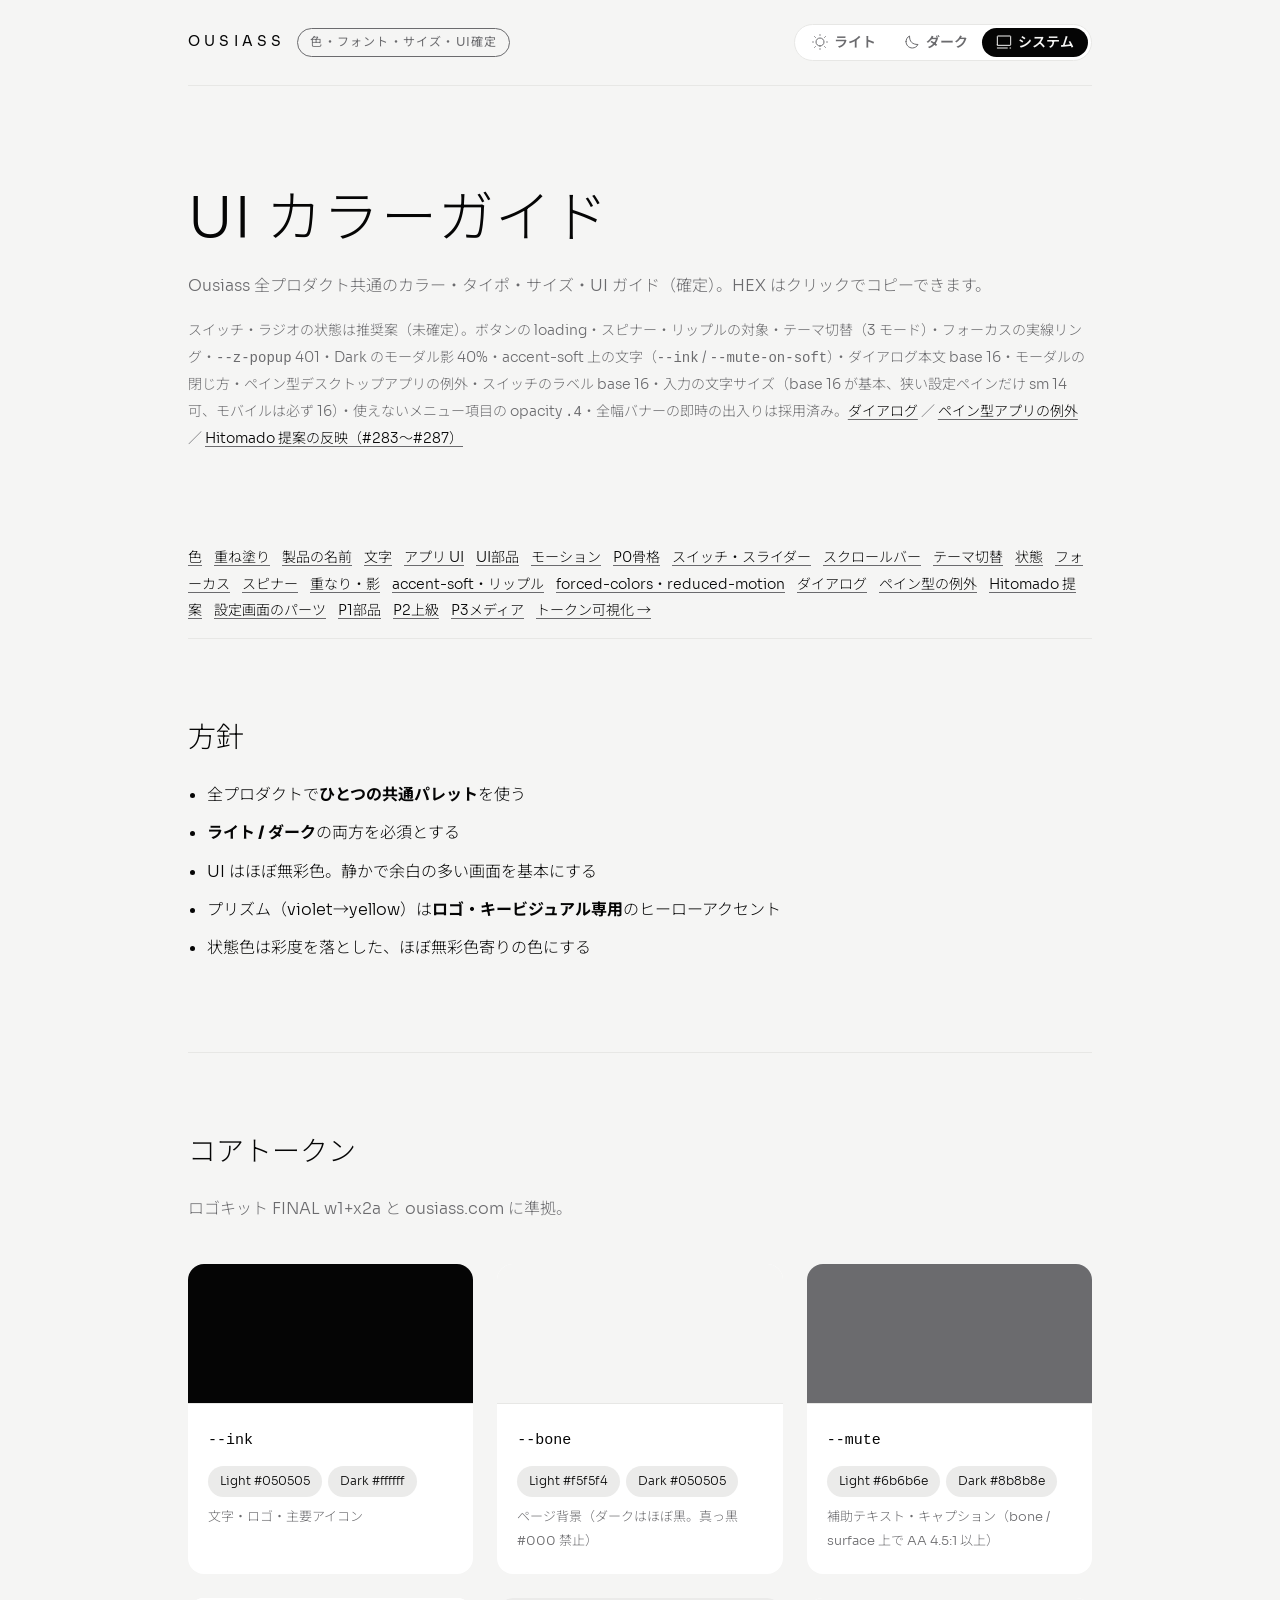
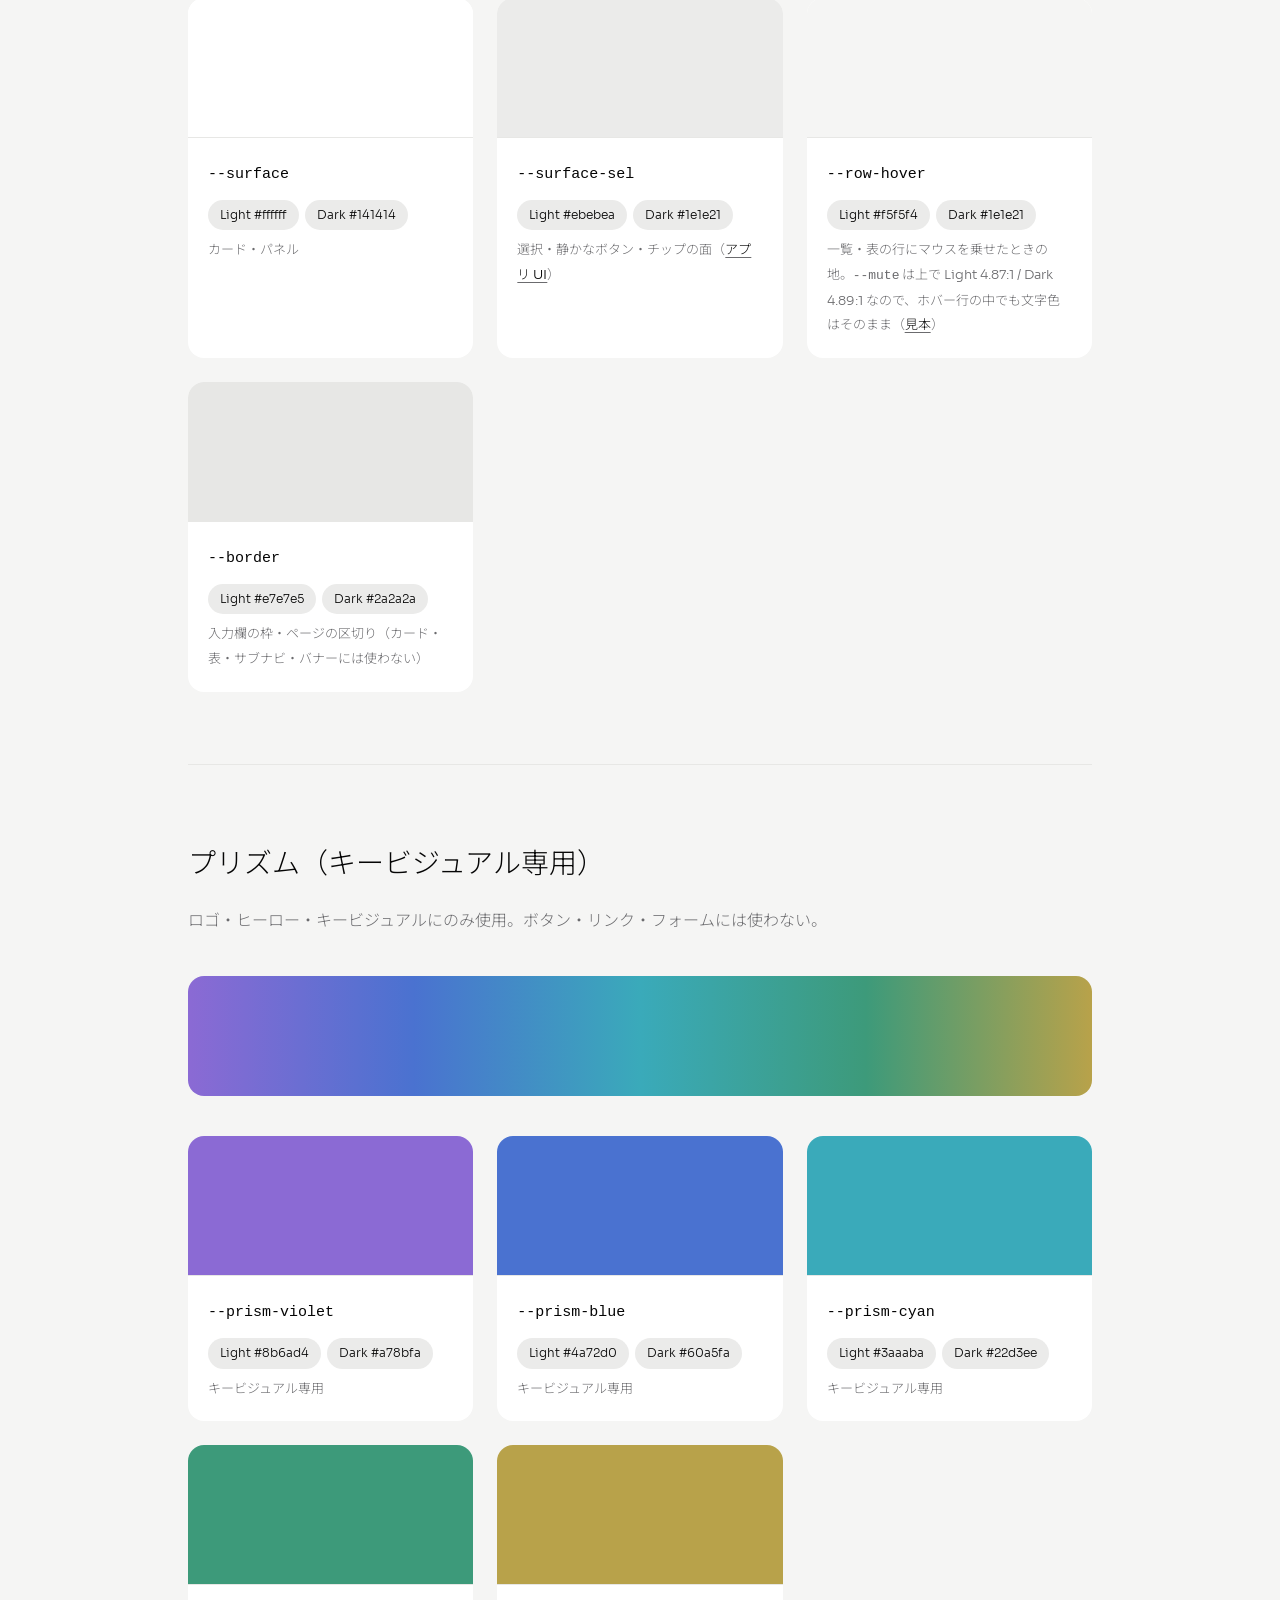
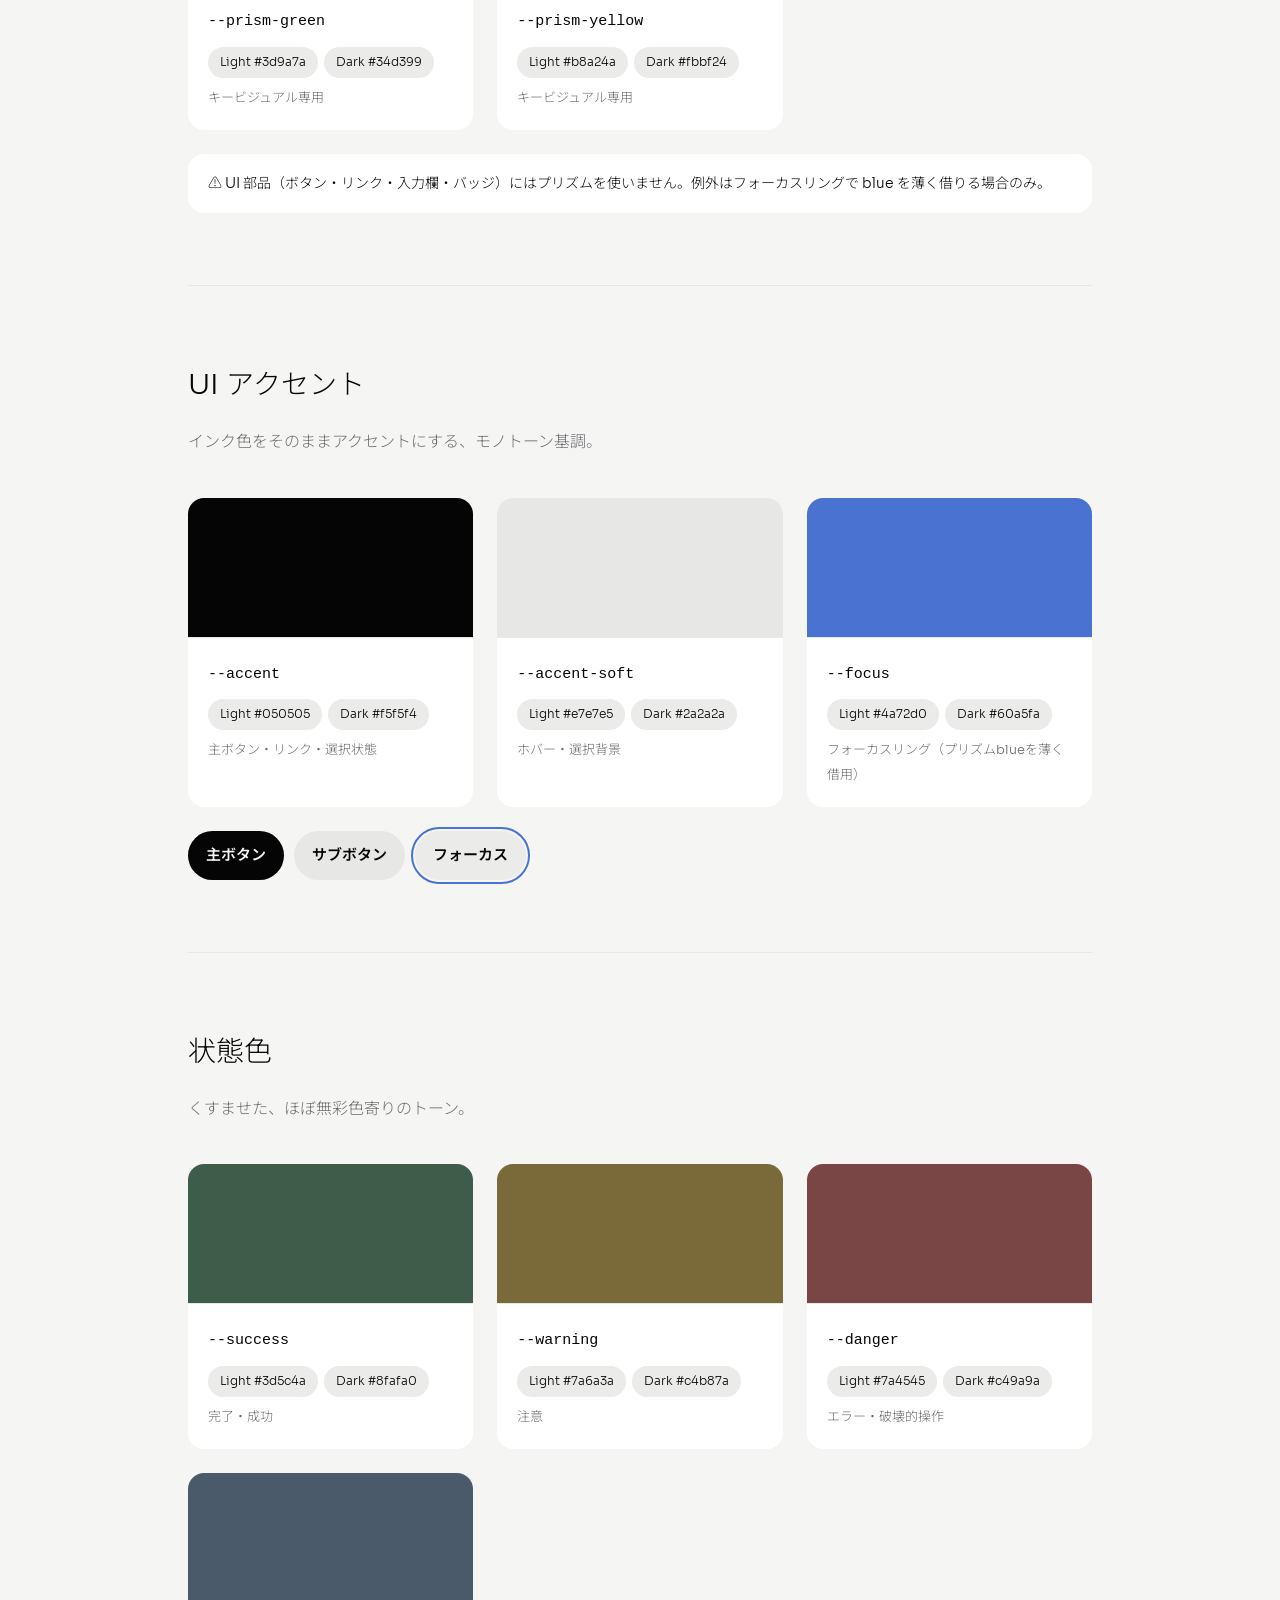
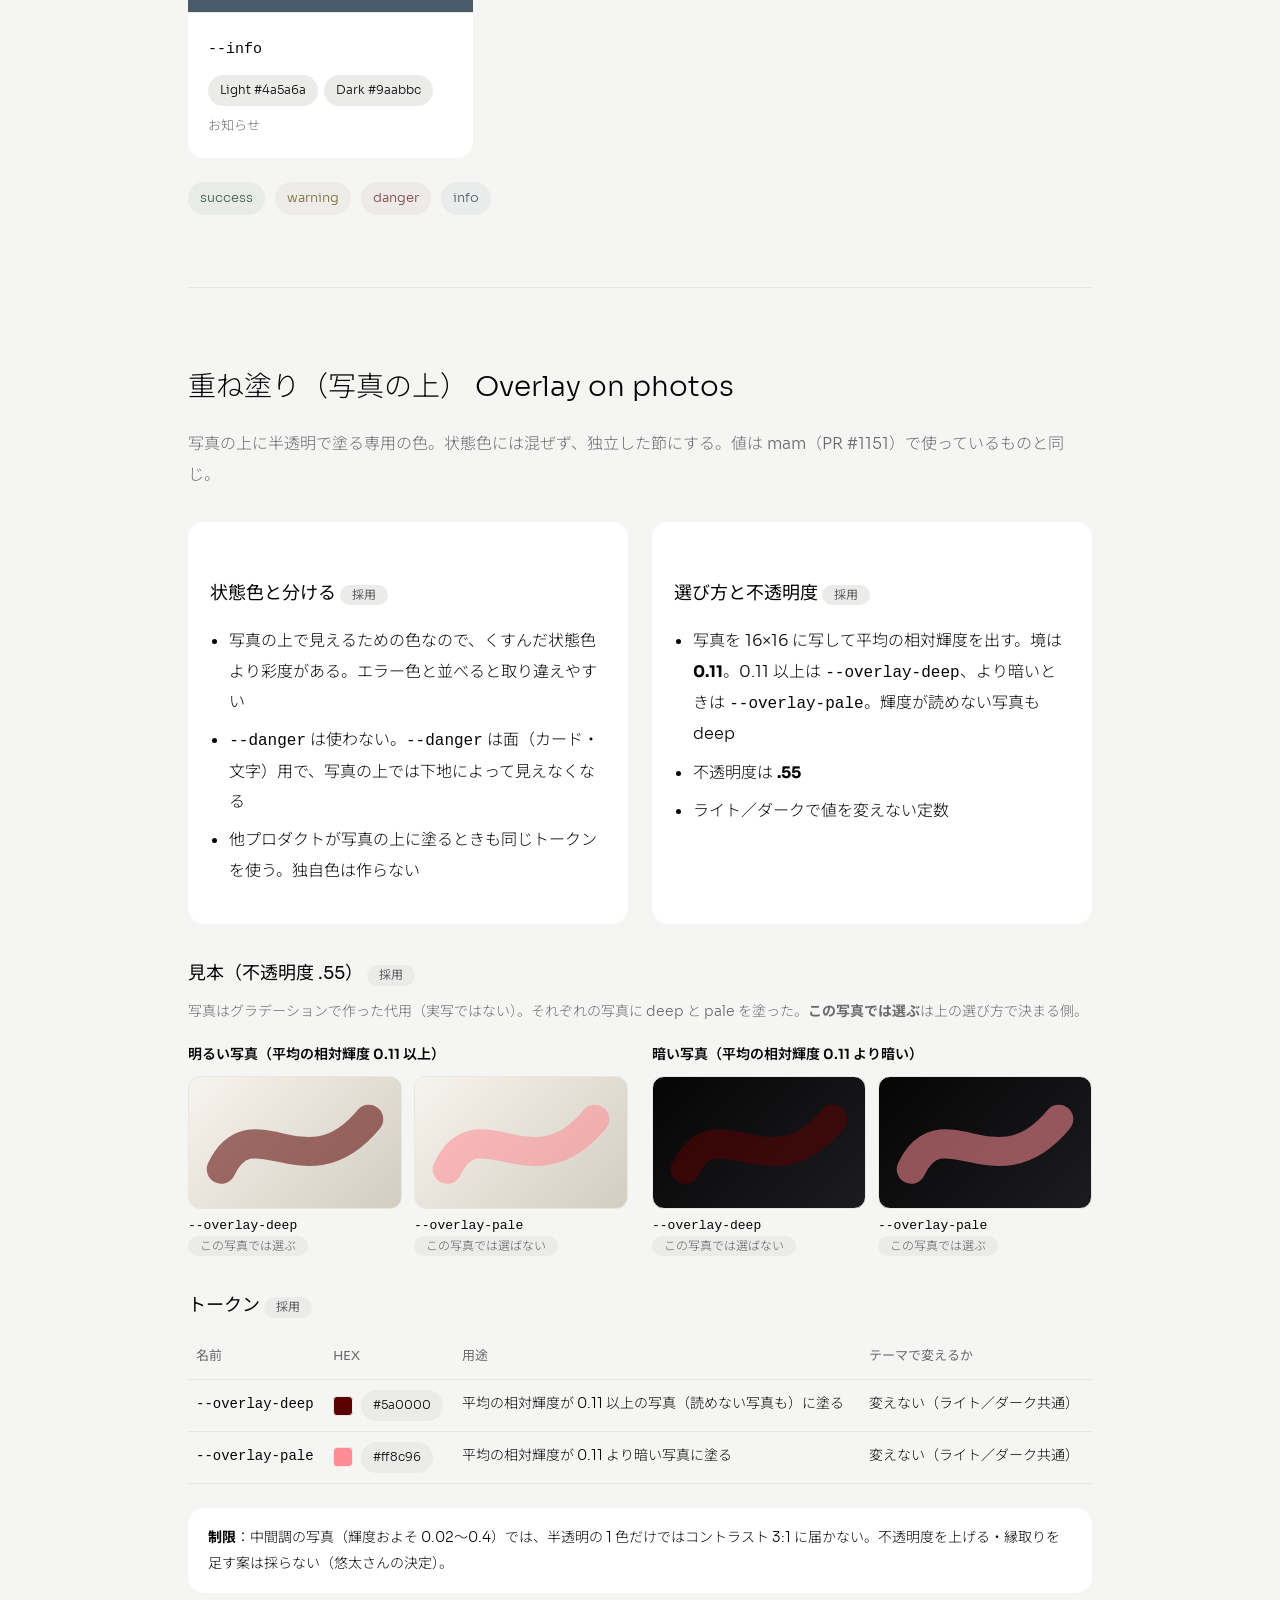
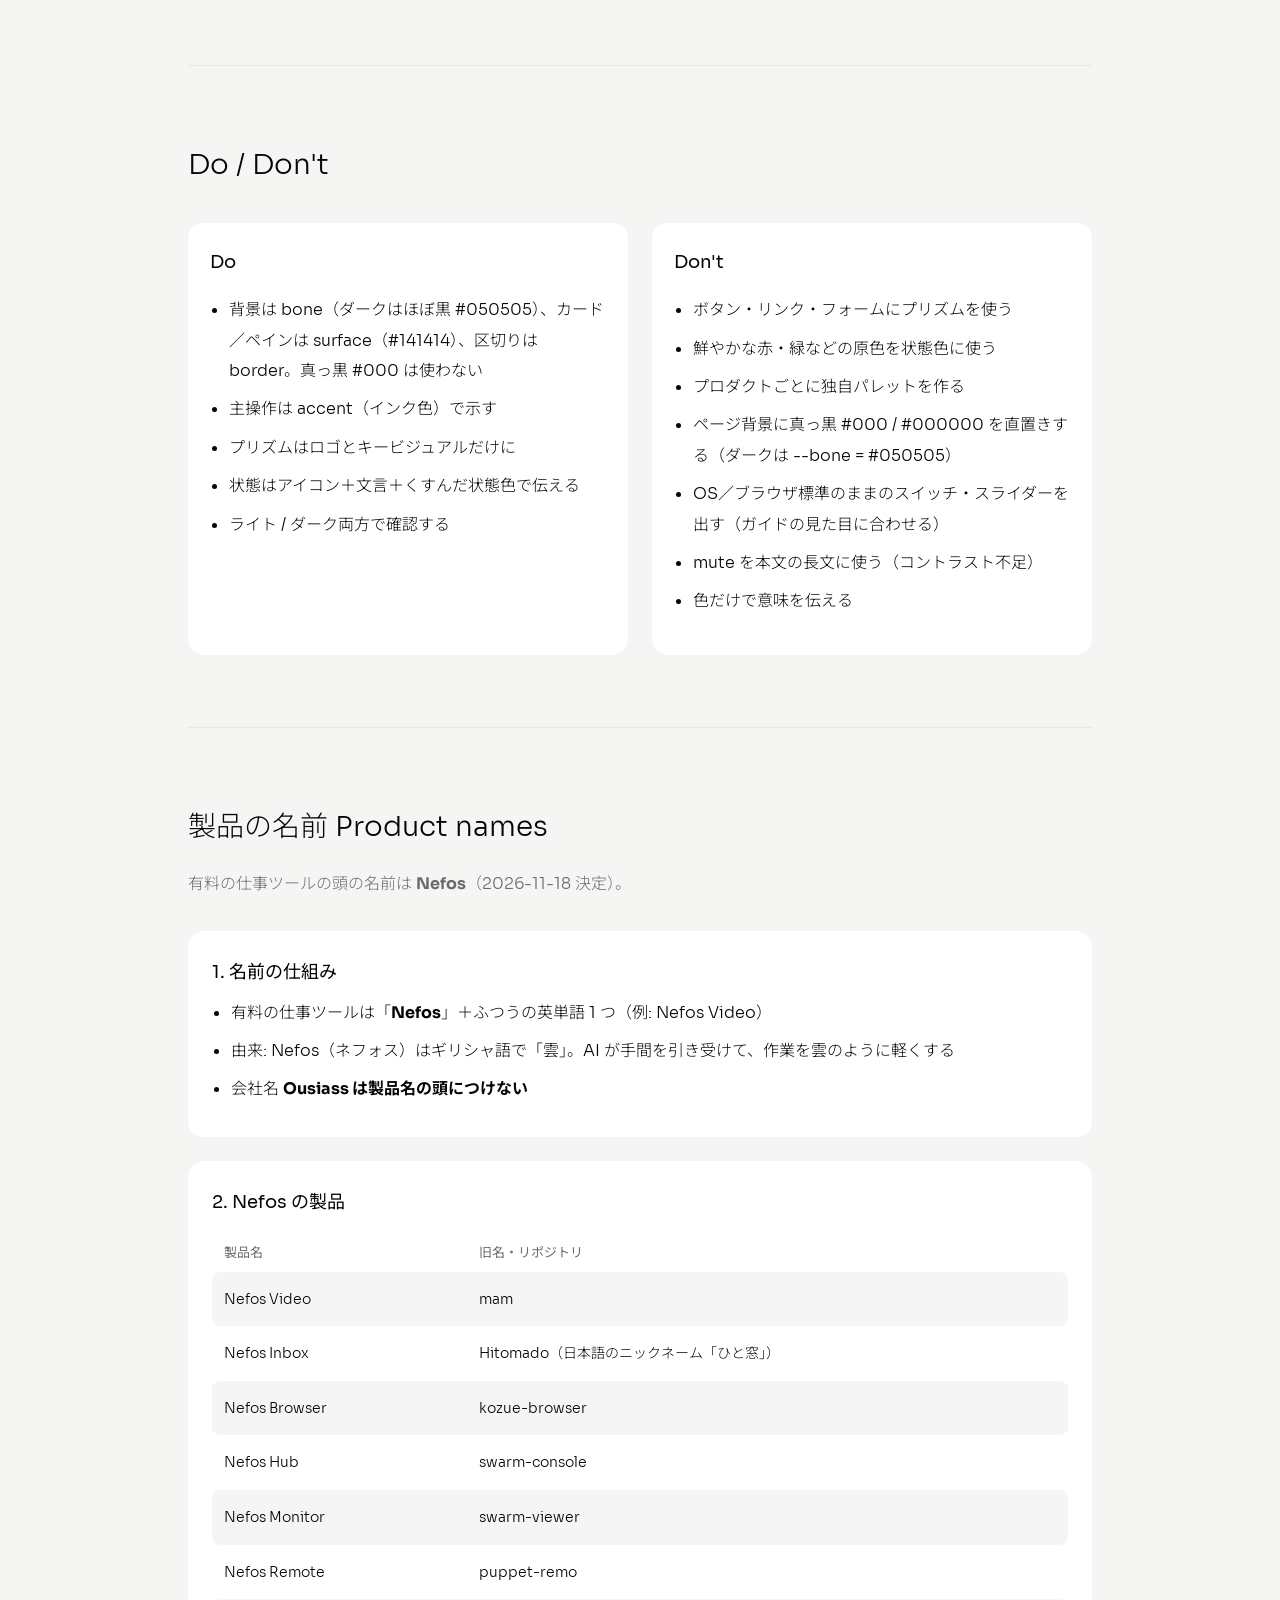
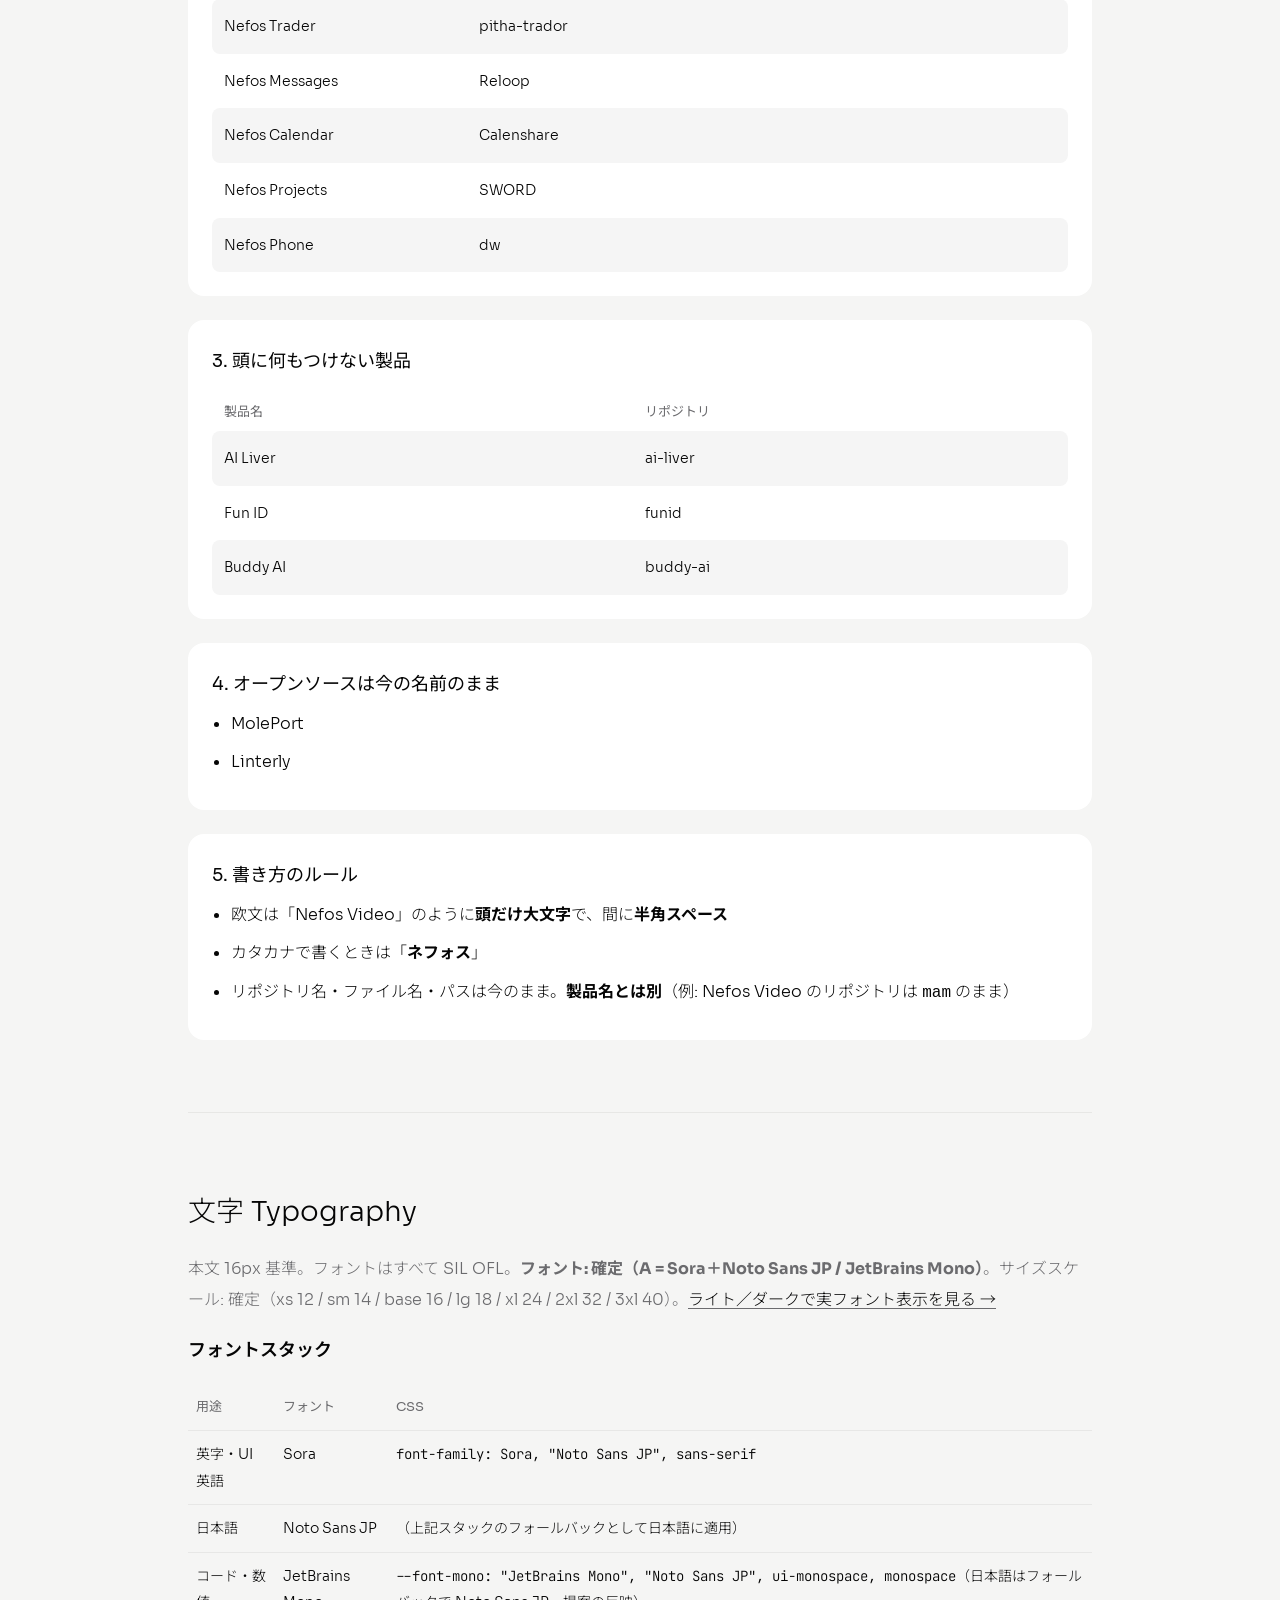
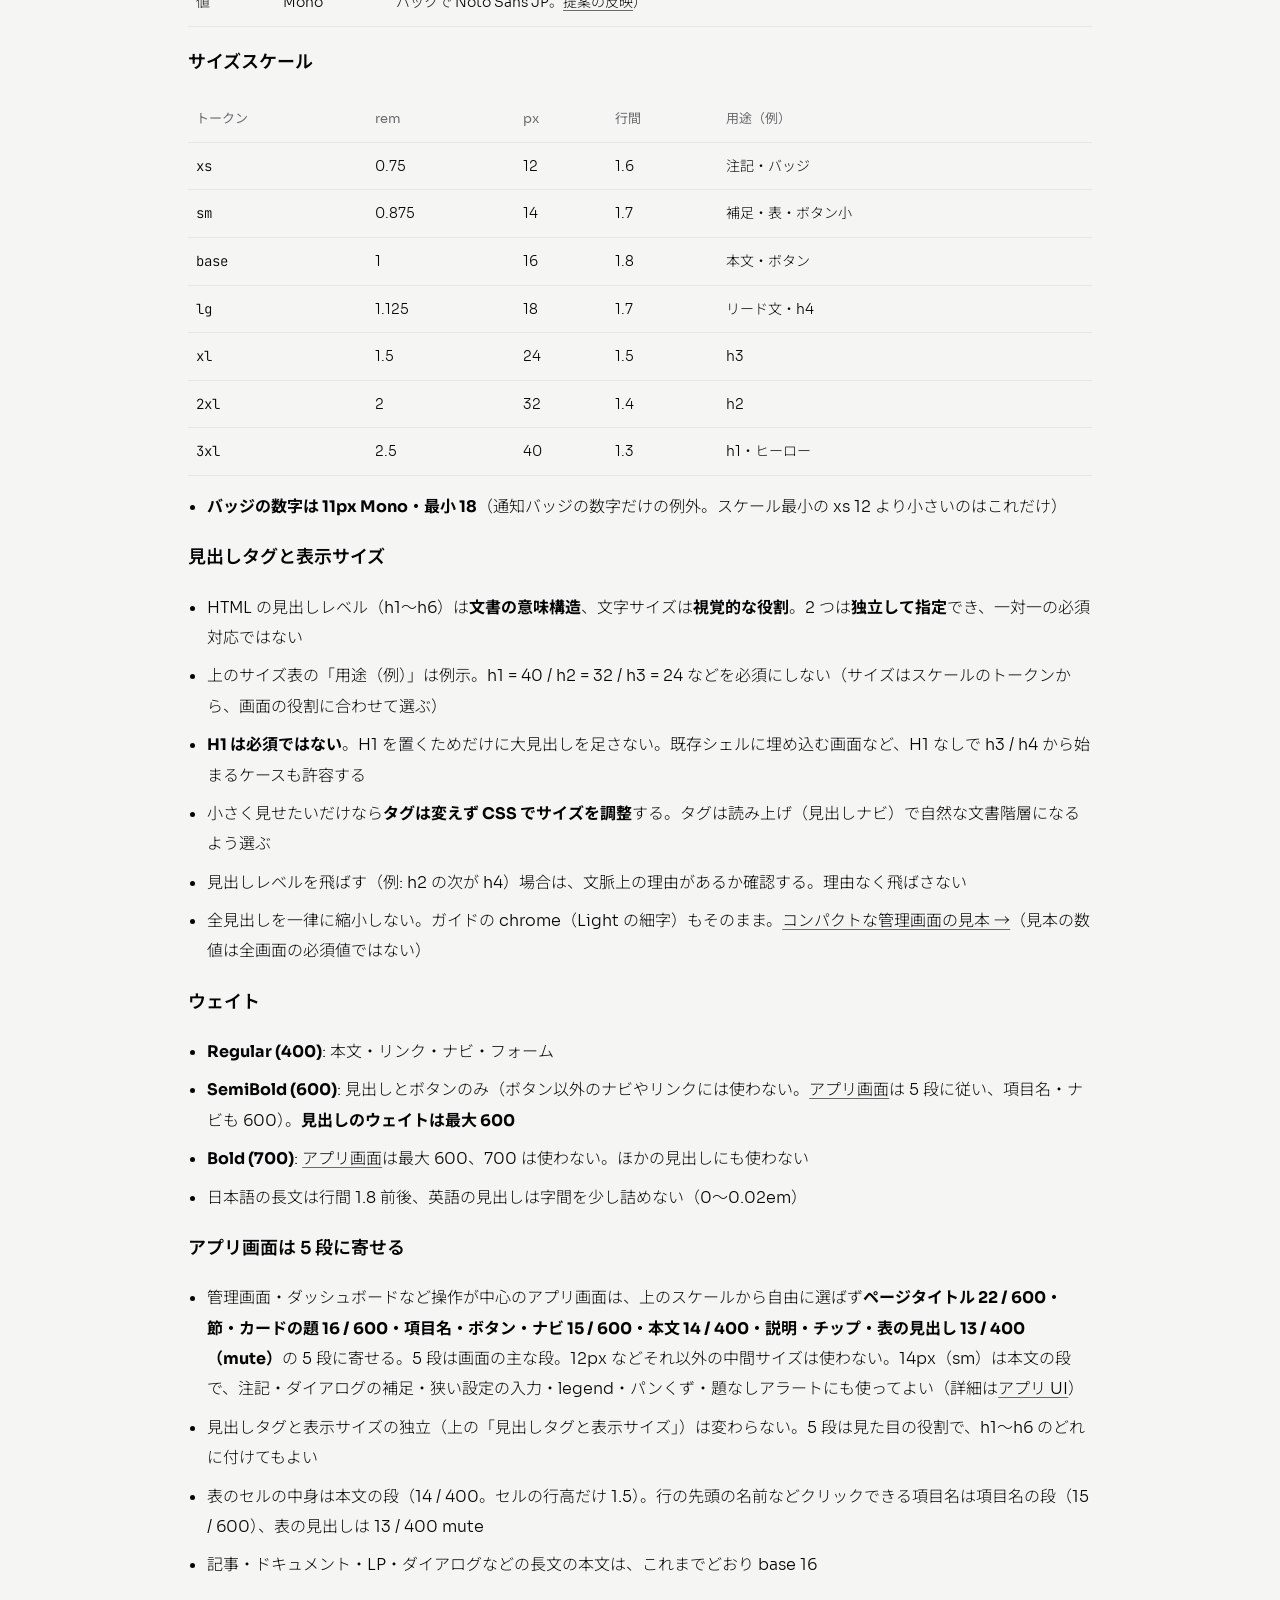
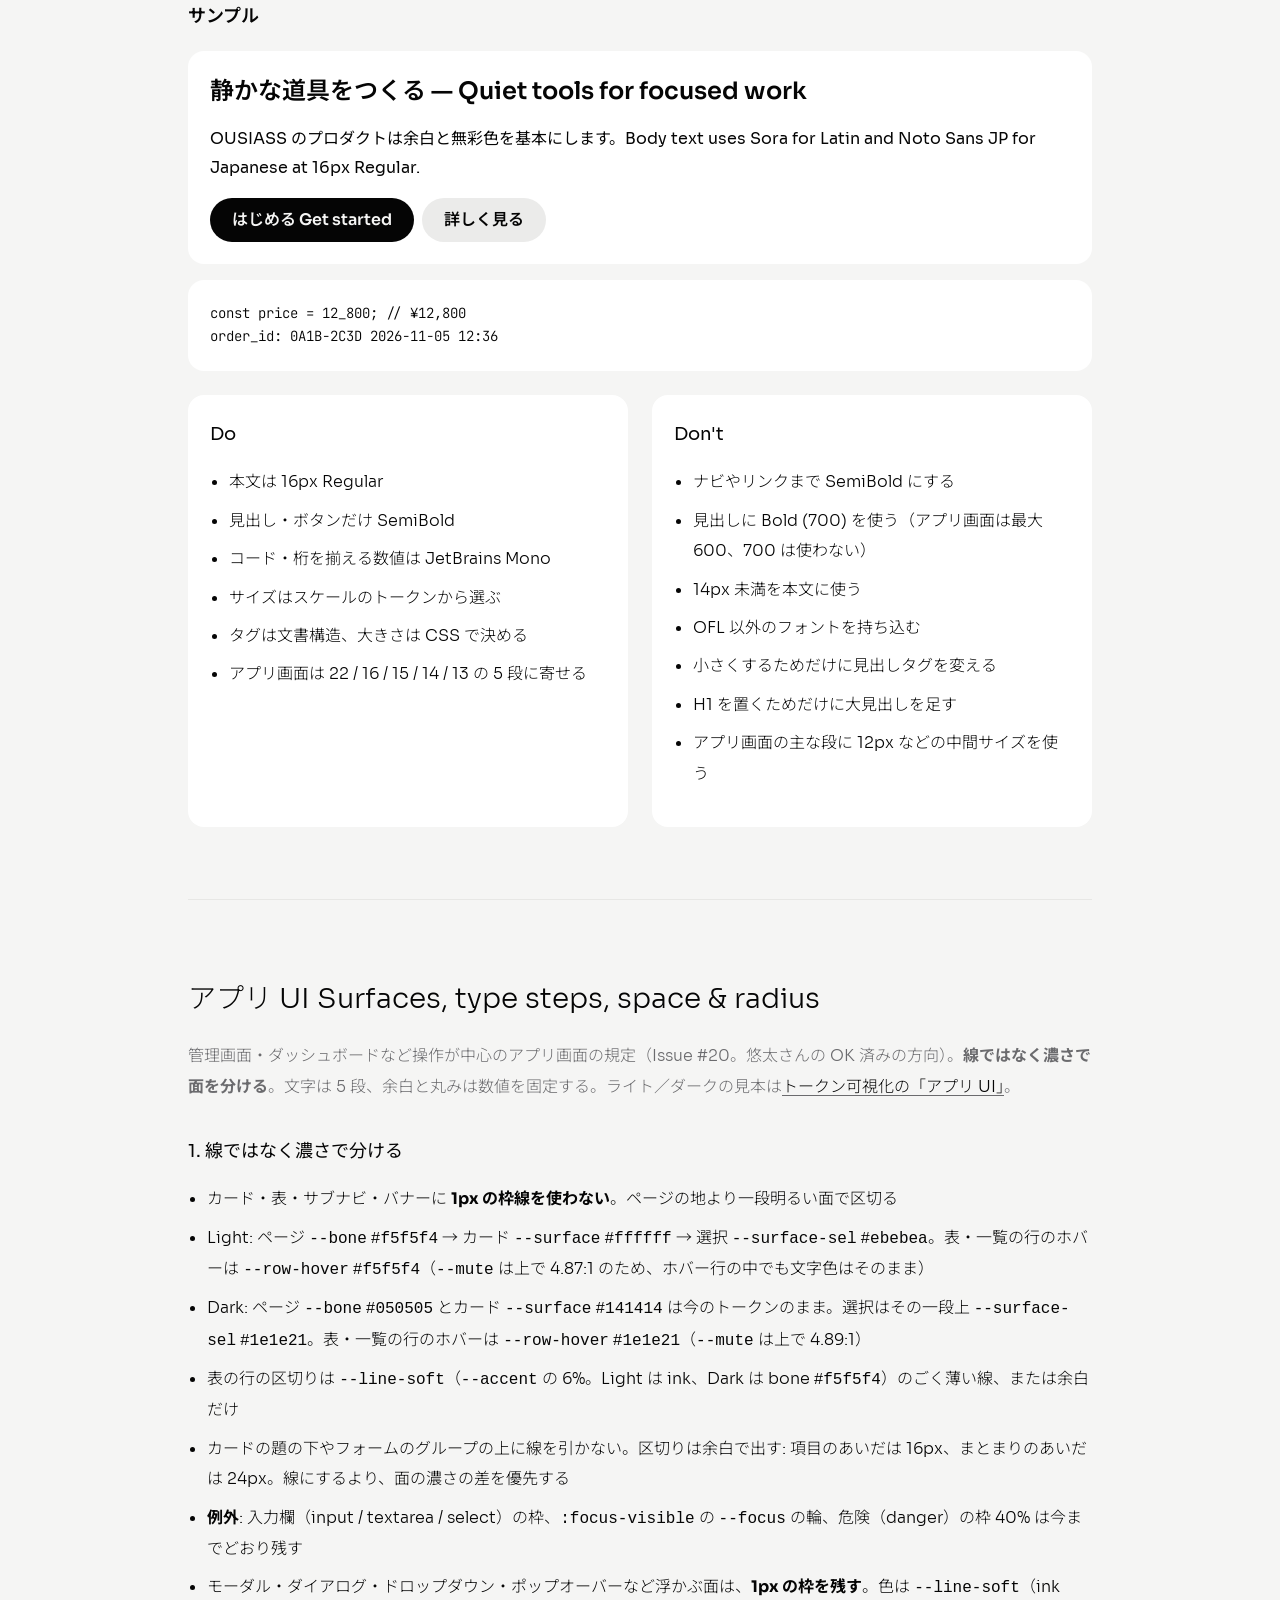
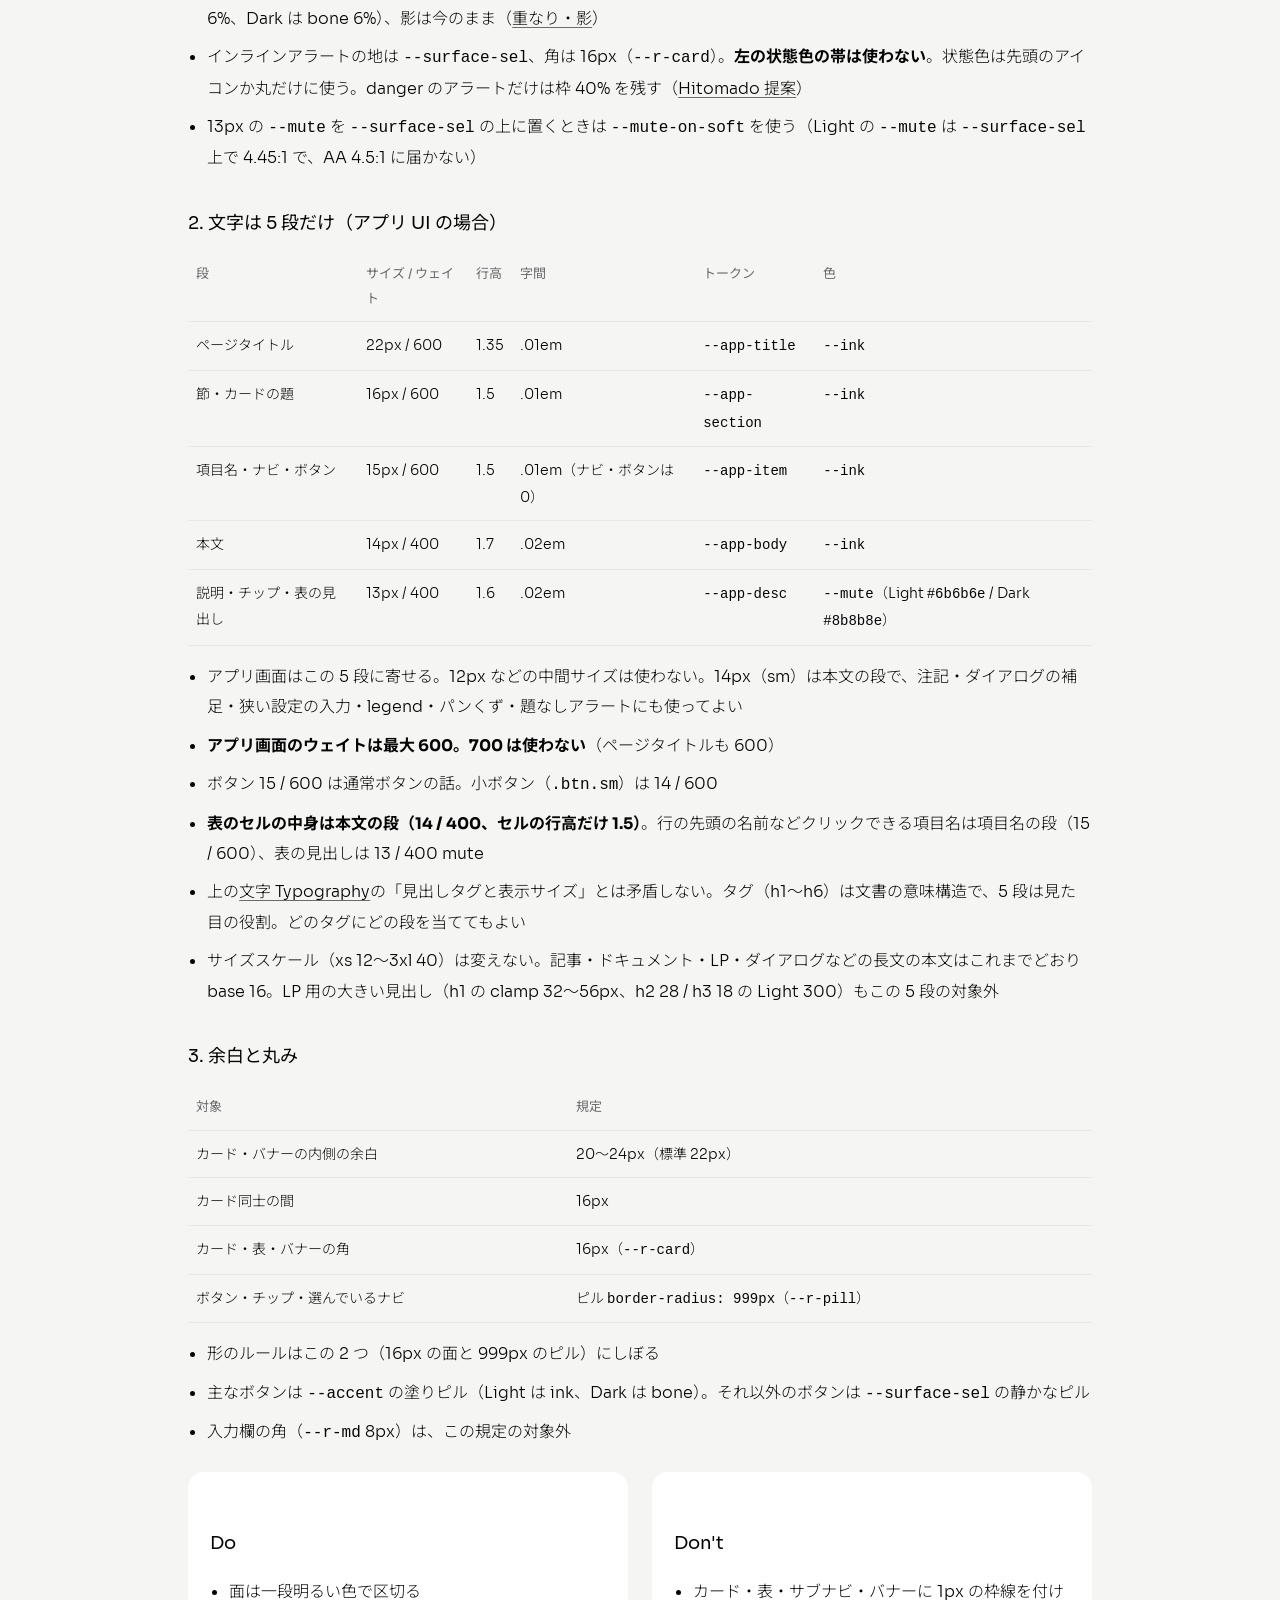
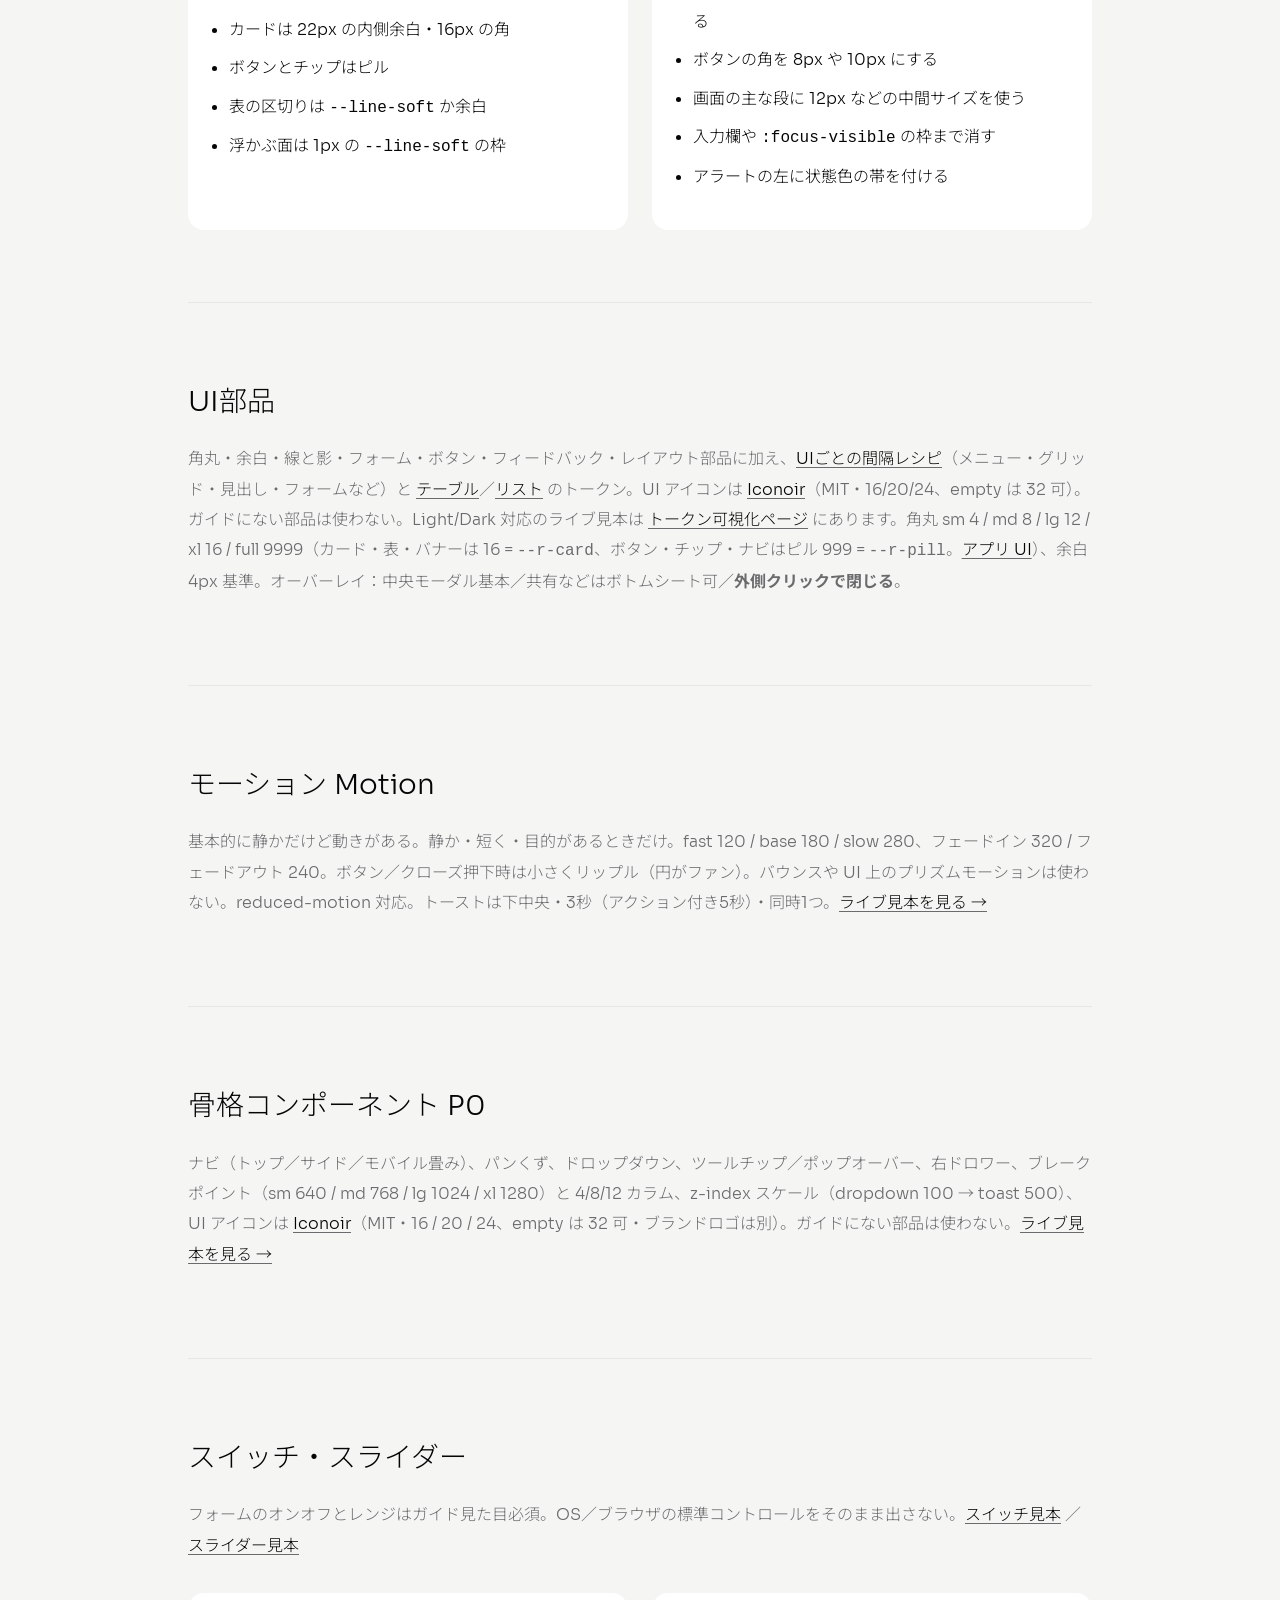
==== commit 83c2b397: "fix: index の行ホバー記述を --row-hover に合わせ、表の閉じ忘れ・列省略の検査を足す Refs #98  Signed-off-by: ousiass <ousiass@dmai" ====
--- a/index.html
+++ b/index.html
@@ -168,7 +168,7 @@
 <div class="dd" style="margin-top:24px"><div><h3>Do</h3><ul class="p"><li>本文は 16px Regular</li><li>見出し・ボタンだけ SemiBold</li><li>コード・桁を揃える数値は JetBrains Mono</li><li>サイズはスケールのトークンから選ぶ</li><li>タグは文書構造、大きさは CSS で決める</li><li>アプリ画面は 22 / 16 / 15 / 14 / 13 の 5 段に寄せる</li></ul></div><div><h3>Don't</h3><ul class="p"><li>ナビやリンクまで SemiBold にする</li><li>見出しに Bold (700) を使う（アプリ画面は最大 600、700 は使わない）</li><li>14px 未満を本文に使う</li><li>OFL 以外のフォントを持ち込む</li><li>小さくするためだけに見出しタグを変える</li><li>H1 を置くためだけに大見出しを足す</li><li>アプリ画面の主な段に 12px などの中間サイズを使う</li></ul></div></div></section>
 <section id="app-ui" class="spec"><h2>アプリ UI Surfaces, type steps, space &amp; radius</h2><p class="sub">管理画面・ダッシュボードなど操作が中心のアプリ画面の規定（Issue #20。悠太さんの OK 済みの方向）。<strong>線ではなく濃さで面を分ける</strong>。文字は 5 段、余白と丸みは数値を固定する。ライト／ダークの見本は<a href="tokens-preview.html#app-ui">トークン可視化の「アプリ UI」</a>。</p>
 <h3>1. 線ではなく濃さで分ける</h3>
-<ul class="p"><li>カード・表・サブナビ・バナーに <strong>1px の枠線を使わない</strong>。ページの地より一段明るい面で区切る</li><li>Light: ページ <code>--bone</code> <code>#f5f5f4</code> → カード <code>--surface</code> <code>#ffffff</code> → 選択・ホバー <code>--surface-sel</code> <code>#ebebea</code></li><li>Dark: ページ <code>--bone</code> <code>#050505</code> とカード <code>--surface</code> <code>#141414</code> は今のトークンのまま。選択・ホバーはその一段上 <code>--surface-sel</code> <code>#1e1e21</code></li><li>表の行の区切りは <code>--line-soft</code>（<code>--accent</code> の 6%。Light は ink、Dark は bone <code>#f5f5f4</code>）のごく薄い線、または余白だけ</li><li>カードの題の下やフォームのグループの上に線を引かない。区切りは余白で出す: 項目のあいだは 16px、まとまりのあいだは 24px。線にするより、面の濃さの差を優先する</li><li><strong>例外</strong>: 入力欄（input / textarea / select）の枠、<code>:focus-visible</code> の <code>--focus</code> の輪、危険（danger）の枠 40% は今までどおり残す</li><li>モーダル・ダイアログ・ドロップダウン・ポップオーバーなど浮かぶ面は、<strong>1px の枠を残す</strong>。色は <code>--line-soft</code>（ink 6%、Dark は bone 6%）、影は今のまま（<a href="#layers">重なり・影</a>）</li><li>インラインアラートの地は <code>--surface-sel</code>、角は 16px（<code>--r-card</code>）。<strong>左の状態色の帯は使わない</strong>。状態色は先頭のアイコンか丸だけに使う。danger のアラートだけは枠 40% を残す（<a href="#proposals">Hitomado 提案</a>）</li><li>13px の <code>--mute</code> を <code>--surface-sel</code> の上に置くときは <code>--mute-on-soft</code> を使う（Light の <code>--mute</code> は <code>--surface-sel</code> 上で 4.45:1 で、AA 4.5:1 に届かない）</li></ul>
+<ul class="p"><li>カード・表・サブナビ・バナーに <strong>1px の枠線を使わない</strong>。ページの地より一段明るい面で区切る</li><li>Light: ページ <code>--bone</code> <code>#f5f5f4</code> → カード <code>--surface</code> <code>#ffffff</code> → 選択 <code>--surface-sel</code> <code>#ebebea</code>。表・一覧の行のホバーは <code>--row-hover</code> <code>#f5f5f4</code>（<code>--mute</code> は上で 4.87:1 のため、ホバー行の中でも文字色はそのまま）</li><li>Dark: ページ <code>--bone</code> <code>#050505</code> とカード <code>--surface</code> <code>#141414</code> は今のトークンのまま。選択はその一段上 <code>--surface-sel</code> <code>#1e1e21</code>。表・一覧の行のホバーは <code>--row-hover</code> <code>#1e1e21</code>（<code>--mute</code> は上で 4.89:1）</li><li>表の行の区切りは <code>--line-soft</code>（<code>--accent</code> の 6%。Light は ink、Dark は bone <code>#f5f5f4</code>）のごく薄い線、または余白だけ</li><li>カードの題の下やフォームのグループの上に線を引かない。区切りは余白で出す: 項目のあいだは 16px、まとまりのあいだは 24px。線にするより、面の濃さの差を優先する</li><li><strong>例外</strong>: 入力欄（input / textarea / select）の枠、<code>:focus-visible</code> の <code>--focus</code> の輪、危険（danger）の枠 40% は今までどおり残す</li><li>モーダル・ダイアログ・ドロップダウン・ポップオーバーなど浮かぶ面は、<strong>1px の枠を残す</strong>。色は <code>--line-soft</code>（ink 6%、Dark は bone 6%）、影は今のまま（<a href="#layers">重なり・影</a>）</li><li>インラインアラートの地は <code>--surface-sel</code>、角は 16px（<code>--r-card</code>）。<strong>左の状態色の帯は使わない</strong>。状態色は先頭のアイコンか丸だけに使う。danger のアラートだけは枠 40% を残す（<a href="#proposals">Hitomado 提案</a>）</li><li>13px の <code>--mute</code> を <code>--surface-sel</code> の上に置くときは <code>--mute-on-soft</code> を使う（Light の <code>--mute</code> は <code>--surface-sel</code> 上で 4.45:1 で、AA 4.5:1 に届かない）</li></ul>
 <h3>2. 文字は 5 段だけ（アプリ UI の場合）</h3>
 <table class="ut"><thead><tr><th scope="col">段</th><th scope="col">サイズ / ウェイト</th><th scope="col">行高</th><th scope="col">字間</th><th scope="col">トークン</th><th scope="col">色</th></tr></thead><tbody><tr><td>ページタイトル</td><td>22px / 600</td><td>1.35</td><td>.01em</td><td><code>--app-title</code></td><td><code>--ink</code></td></tr><tr><td>節・カードの題</td><td>16px / 600</td><td>1.5</td><td>.01em</td><td><code>--app-section</code></td><td><code>--ink</code></td></tr><tr><td>項目名・ナビ・ボタン</td><td>15px / 600</td><td>1.5</td><td>.01em（ナビ・ボタンは 0）</td><td><code>--app-item</code></td><td><code>--ink</code></td></tr><tr><td>本文</td><td>14px / 400</td><td>1.7</td><td>.02em</td><td><code>--app-body</code></td><td><code>--ink</code></td></tr><tr><td>説明・チップ・表の見出し</td><td>13px / 400</td><td>1.6</td><td>.02em</td><td><code>--app-desc</code></td><td><code>--mute</code>（Light <code>#6b6b6e</code> / Dark <code>#8b8b8e</code>）</td></tr></tbody></table>
 <ul class="p"><li>アプリ画面はこの 5 段に寄せる。12px などの中間サイズは使わない。14px（sm）は本文の段で、注記・ダイアログの補足・狭い設定の入力・legend・パンくず・題なしアラートにも使ってよい</li><li><strong>アプリ画面のウェイトは最大 600。700 は使わない</strong>（ページタイトルも 600）</li><li>ボタン 15 / 600 は通常ボタンの話。小ボタン（<code>.btn.sm</code>）は 14 / 600</li><li><strong>表のセルの中身は本文の段（14 / 400、セルの行高だけ 1.5）</strong>。行の先頭の名前などクリックできる項目名は項目名の段（15 / 600）、表の見出しは 13 / 400 mute</li><li>上の<a href="#typography">文字 Typography</a>の「見出しタグと表示サイズ」とは矛盾しない。タグ（h1〜h6）は文書の意味構造で、5 段は見た目の役割。どのタグにどの段を当ててもよい</li><li>サイズスケール（xs 12〜3xl 40）は変えない。記事・ドキュメント・LP・ダイアログなどの長文の本文はこれまでどおり base 16。LP 用の大きい見出し（h1 の clamp 32〜56px、h2 28 / h3 18 の Light 300）もこの 5 段の対象外</li></ul>
